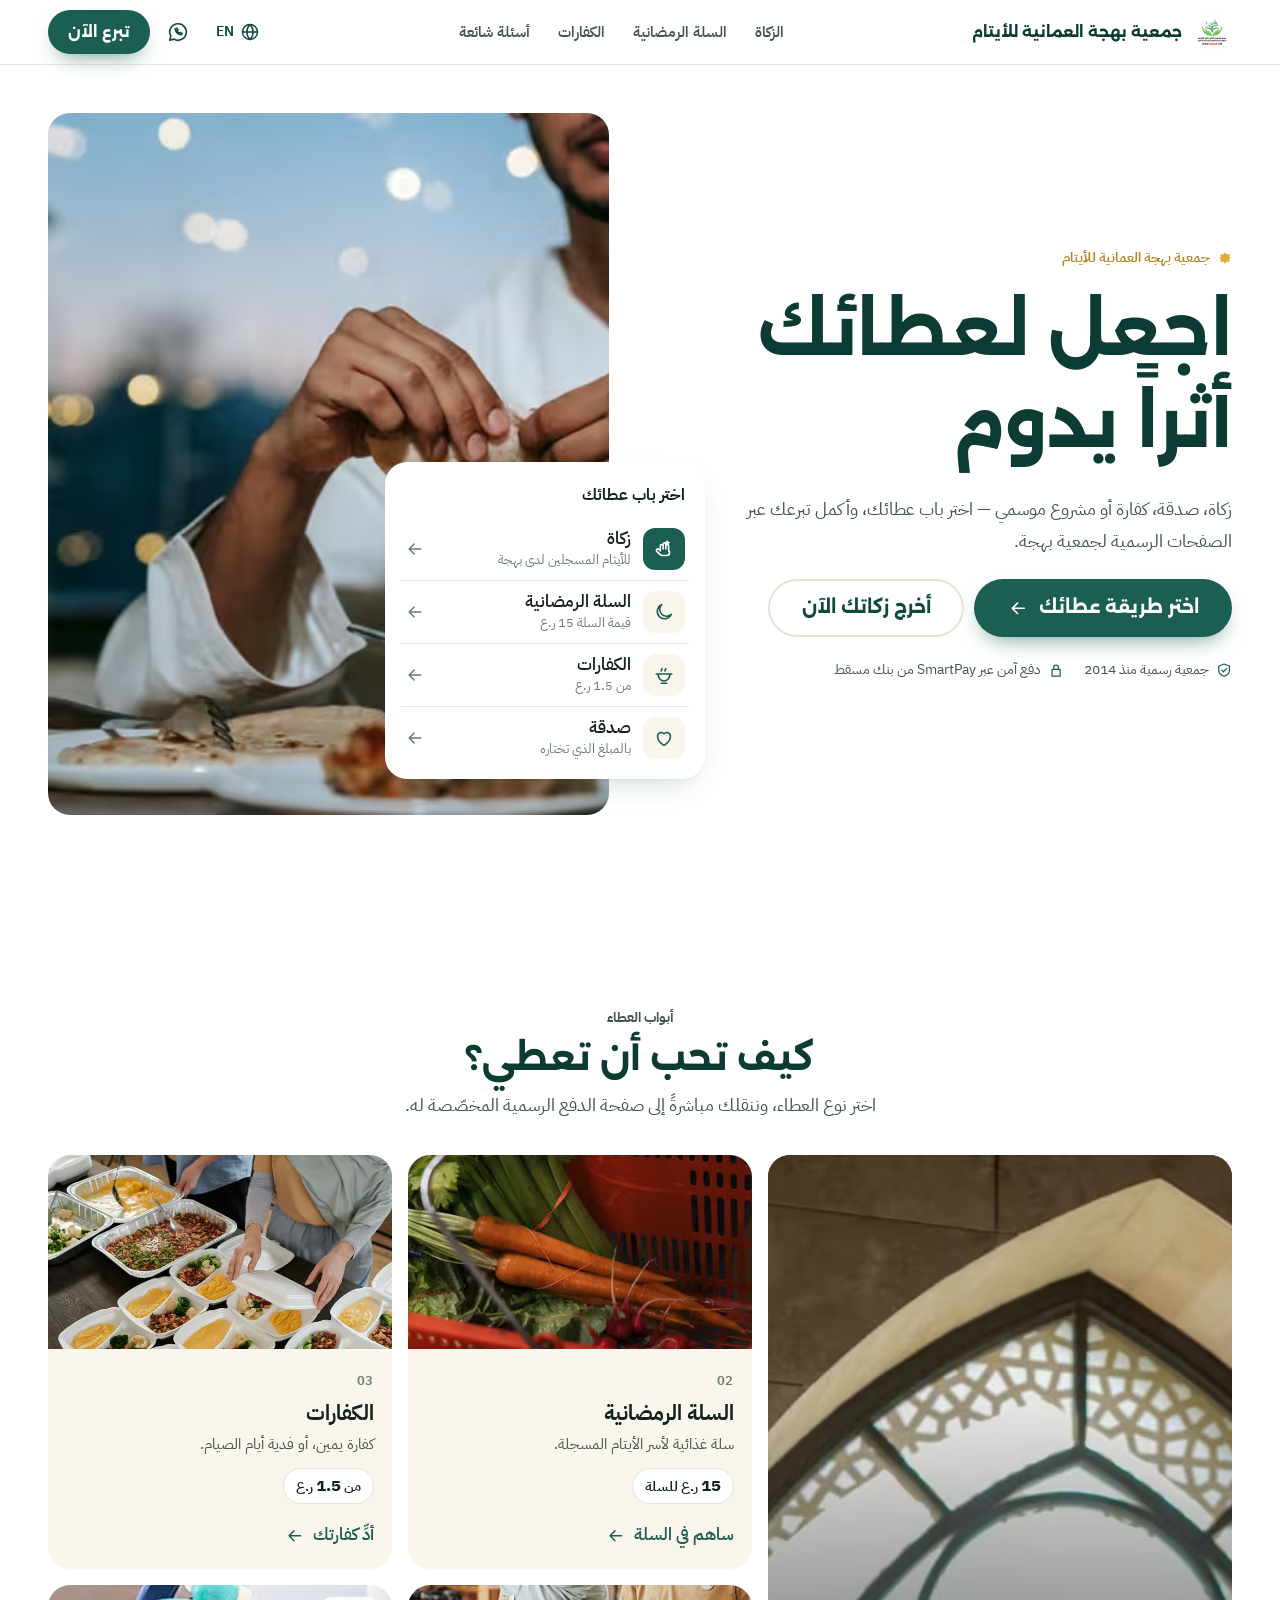
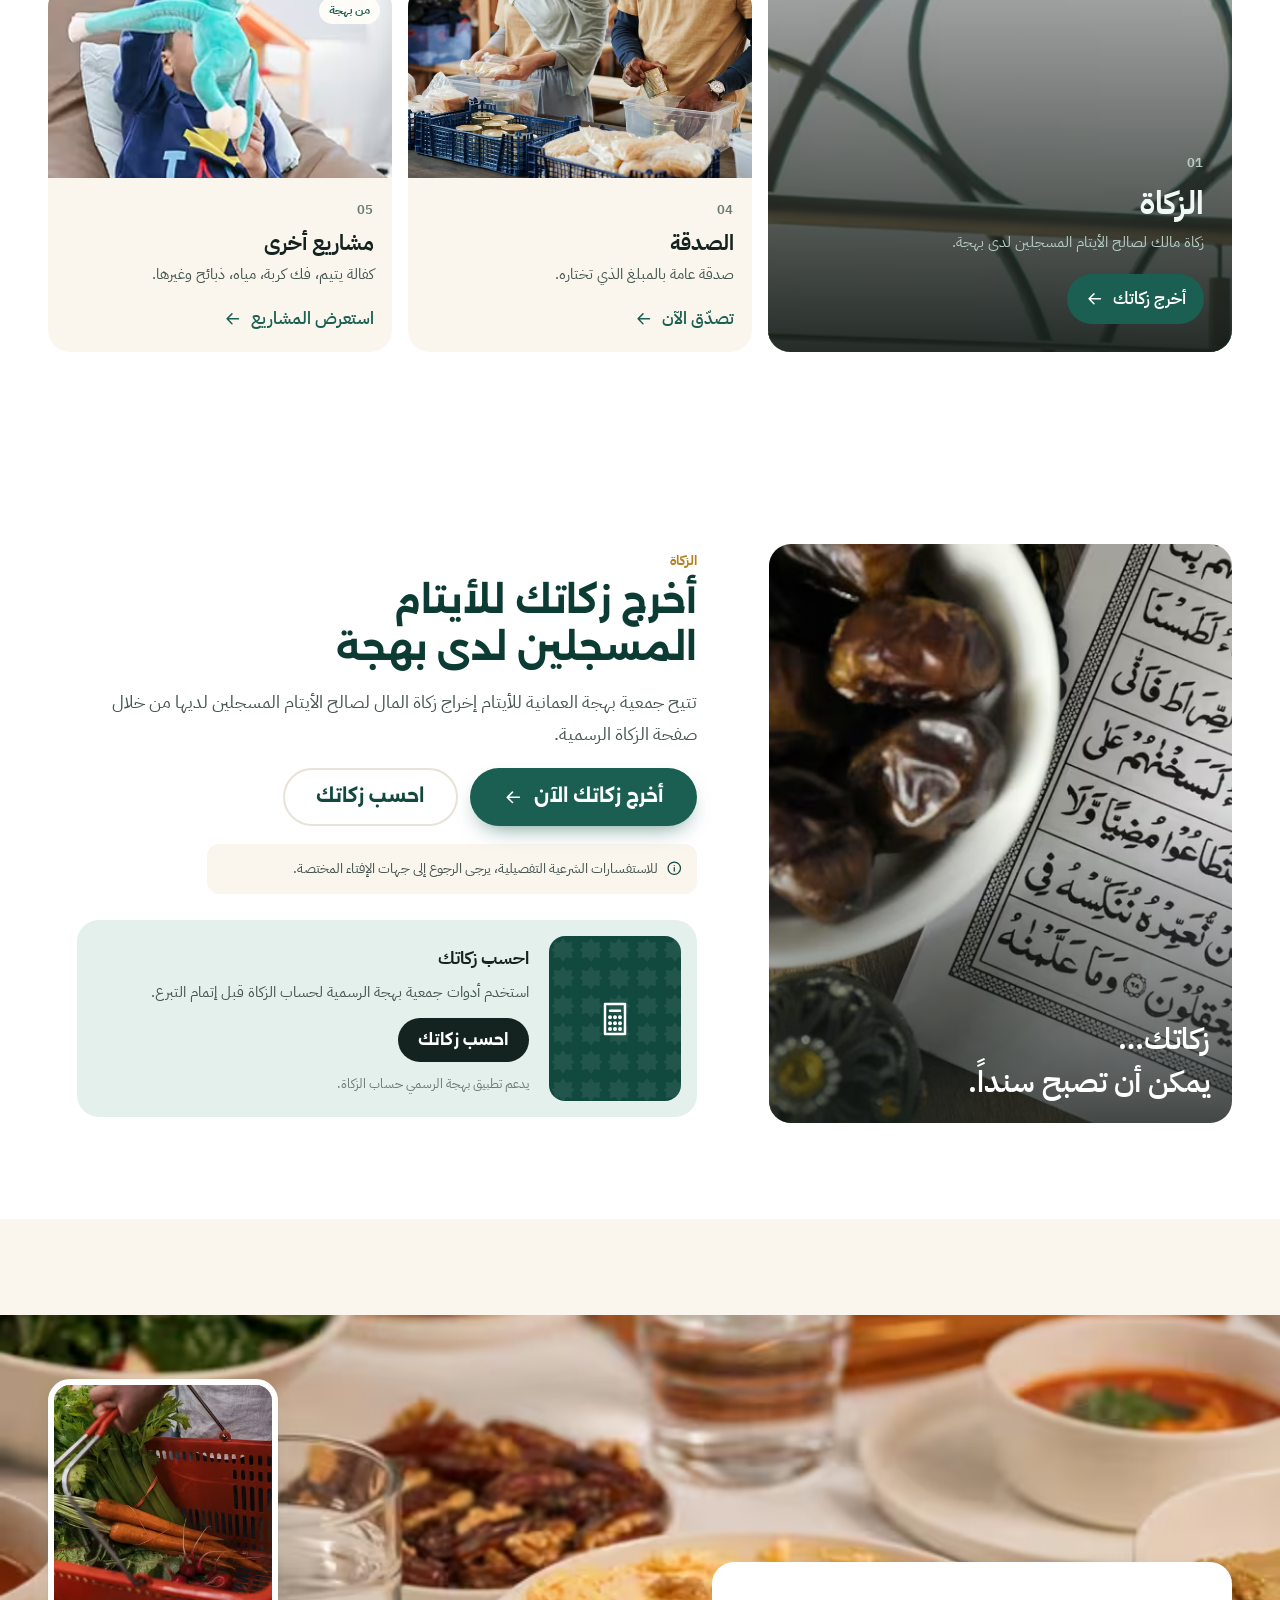
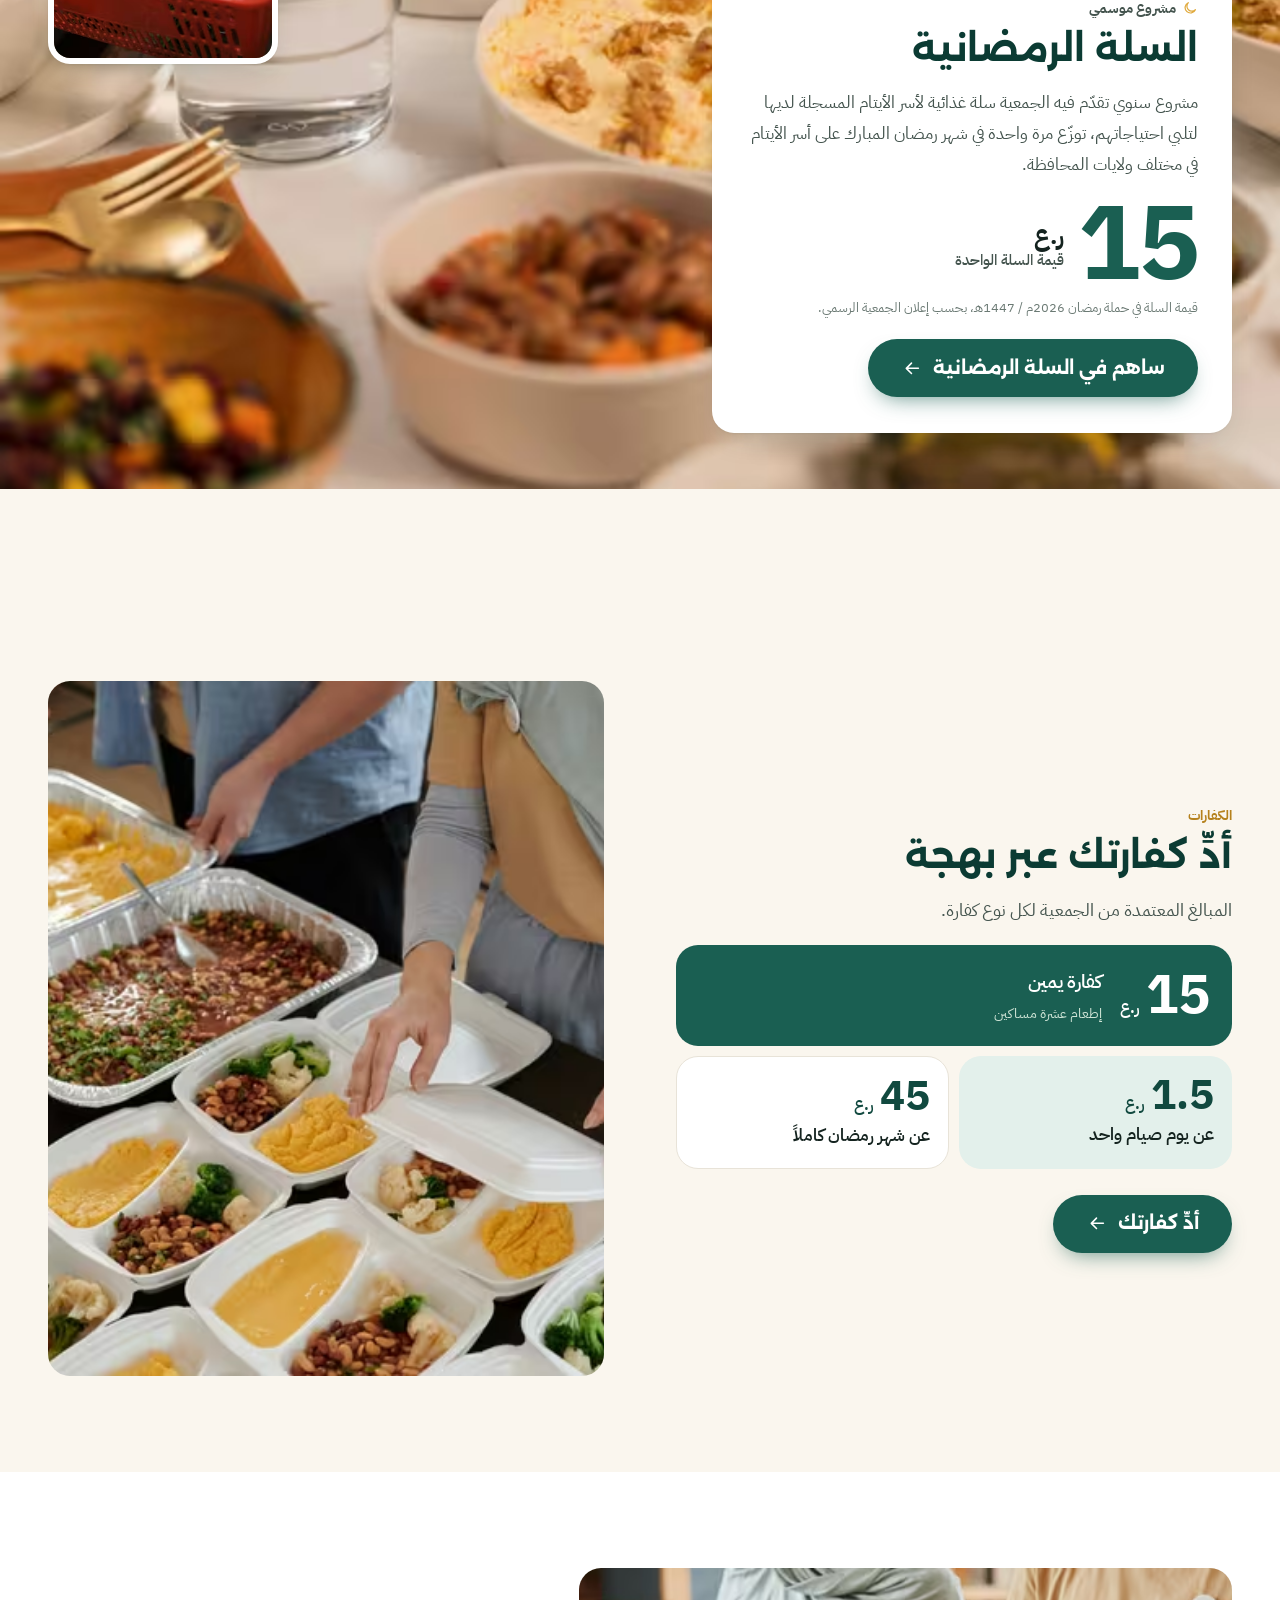
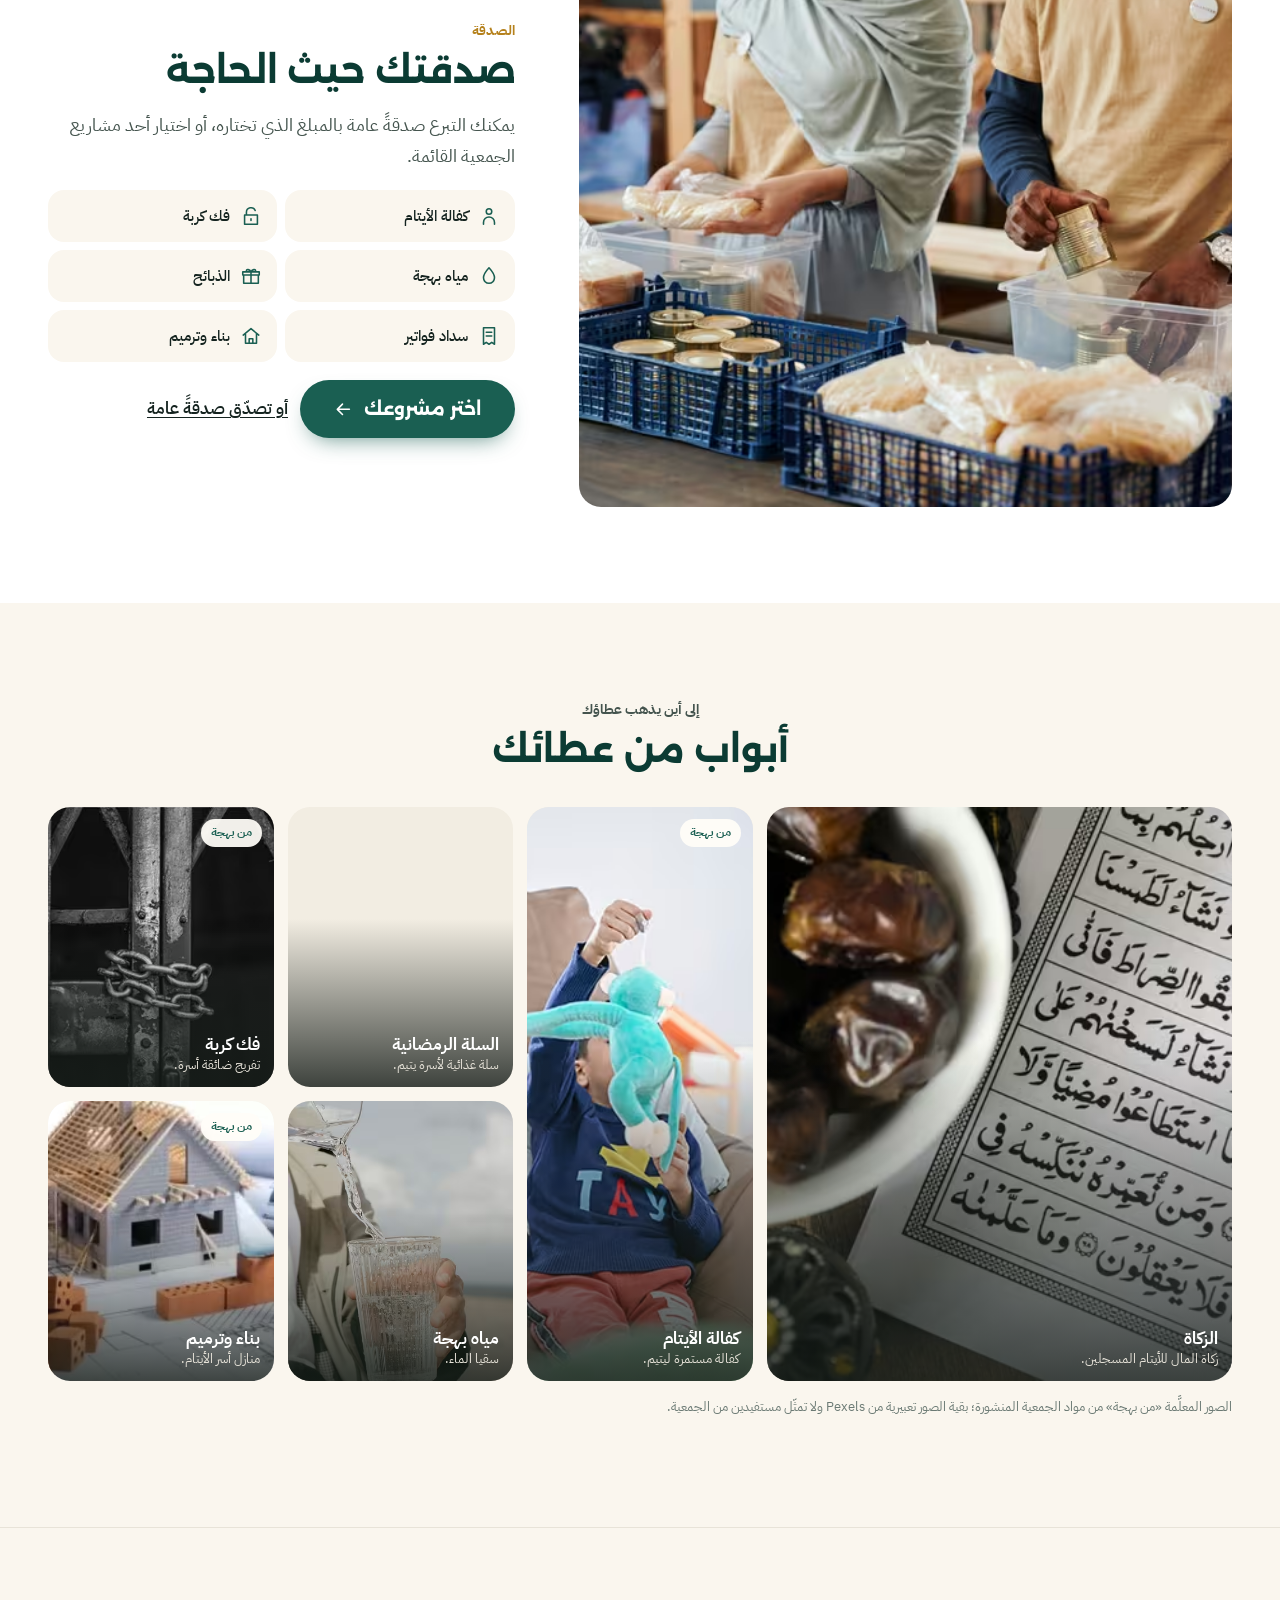
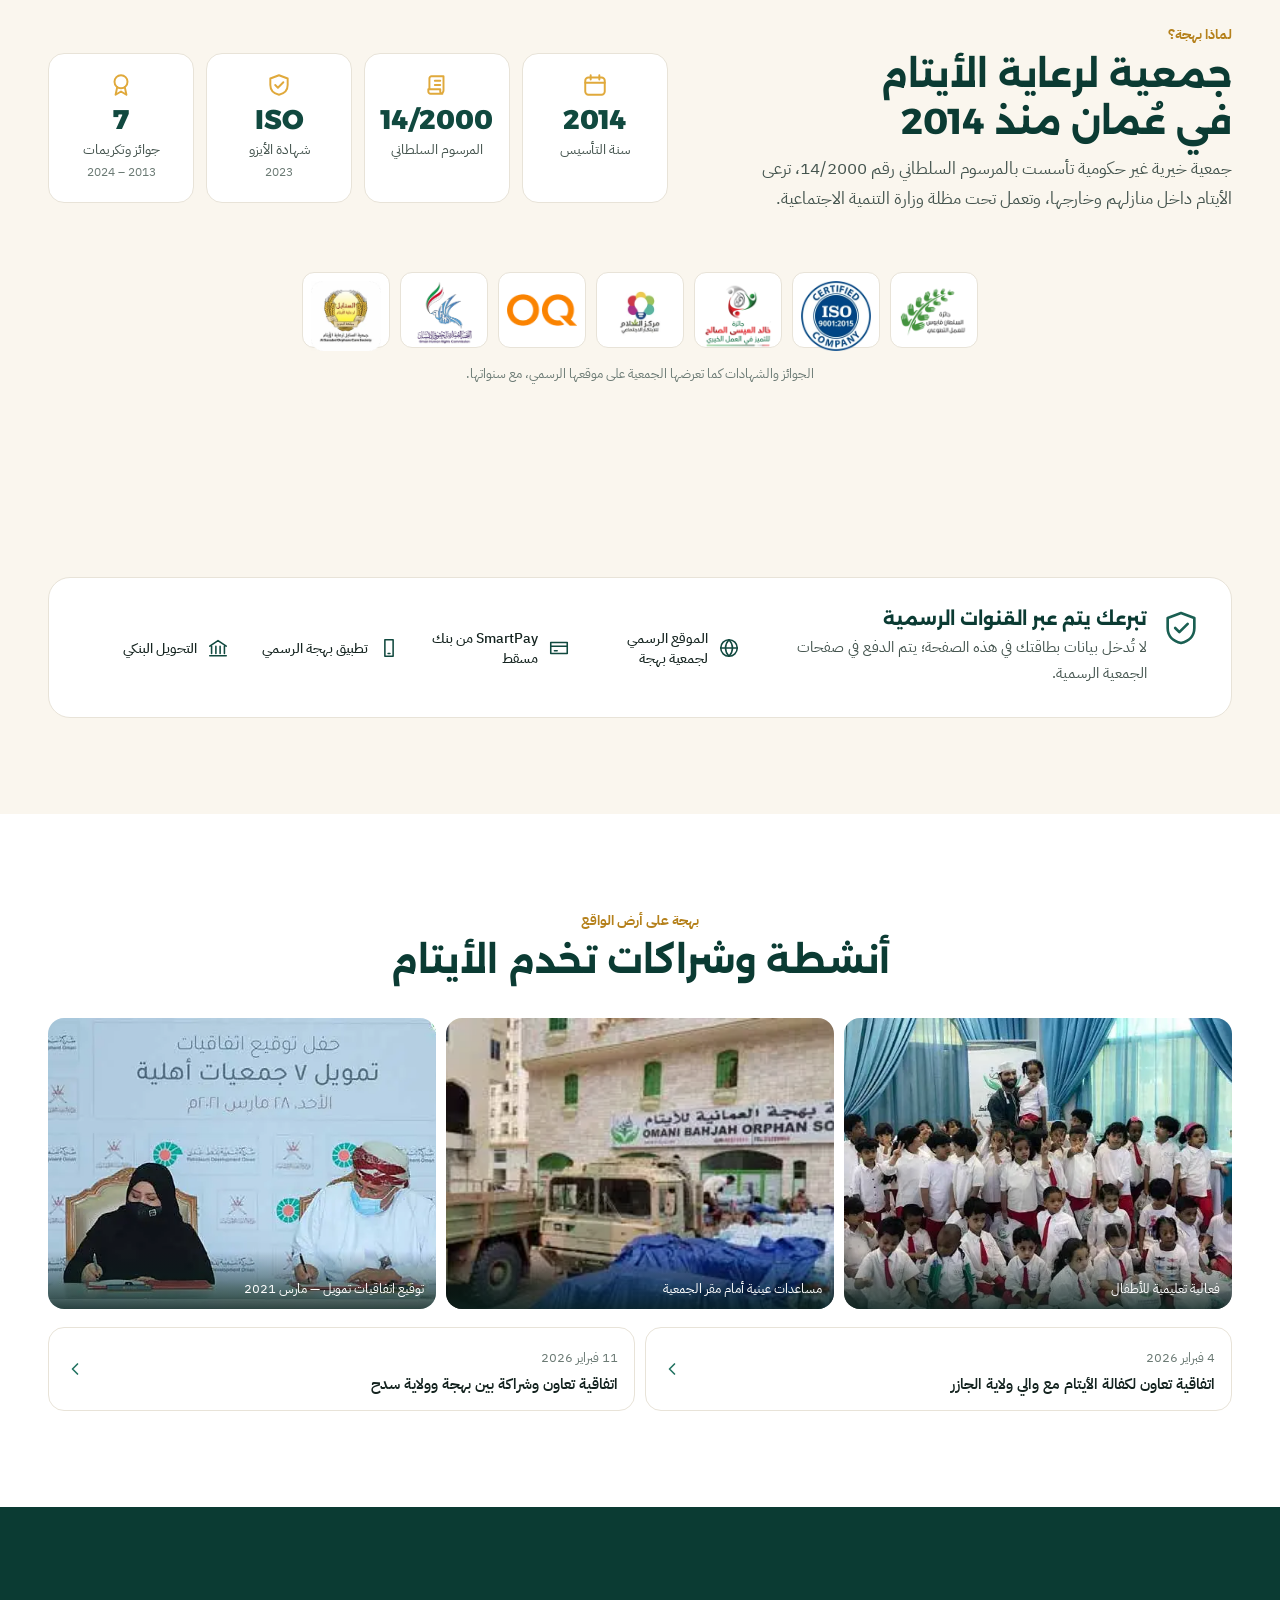
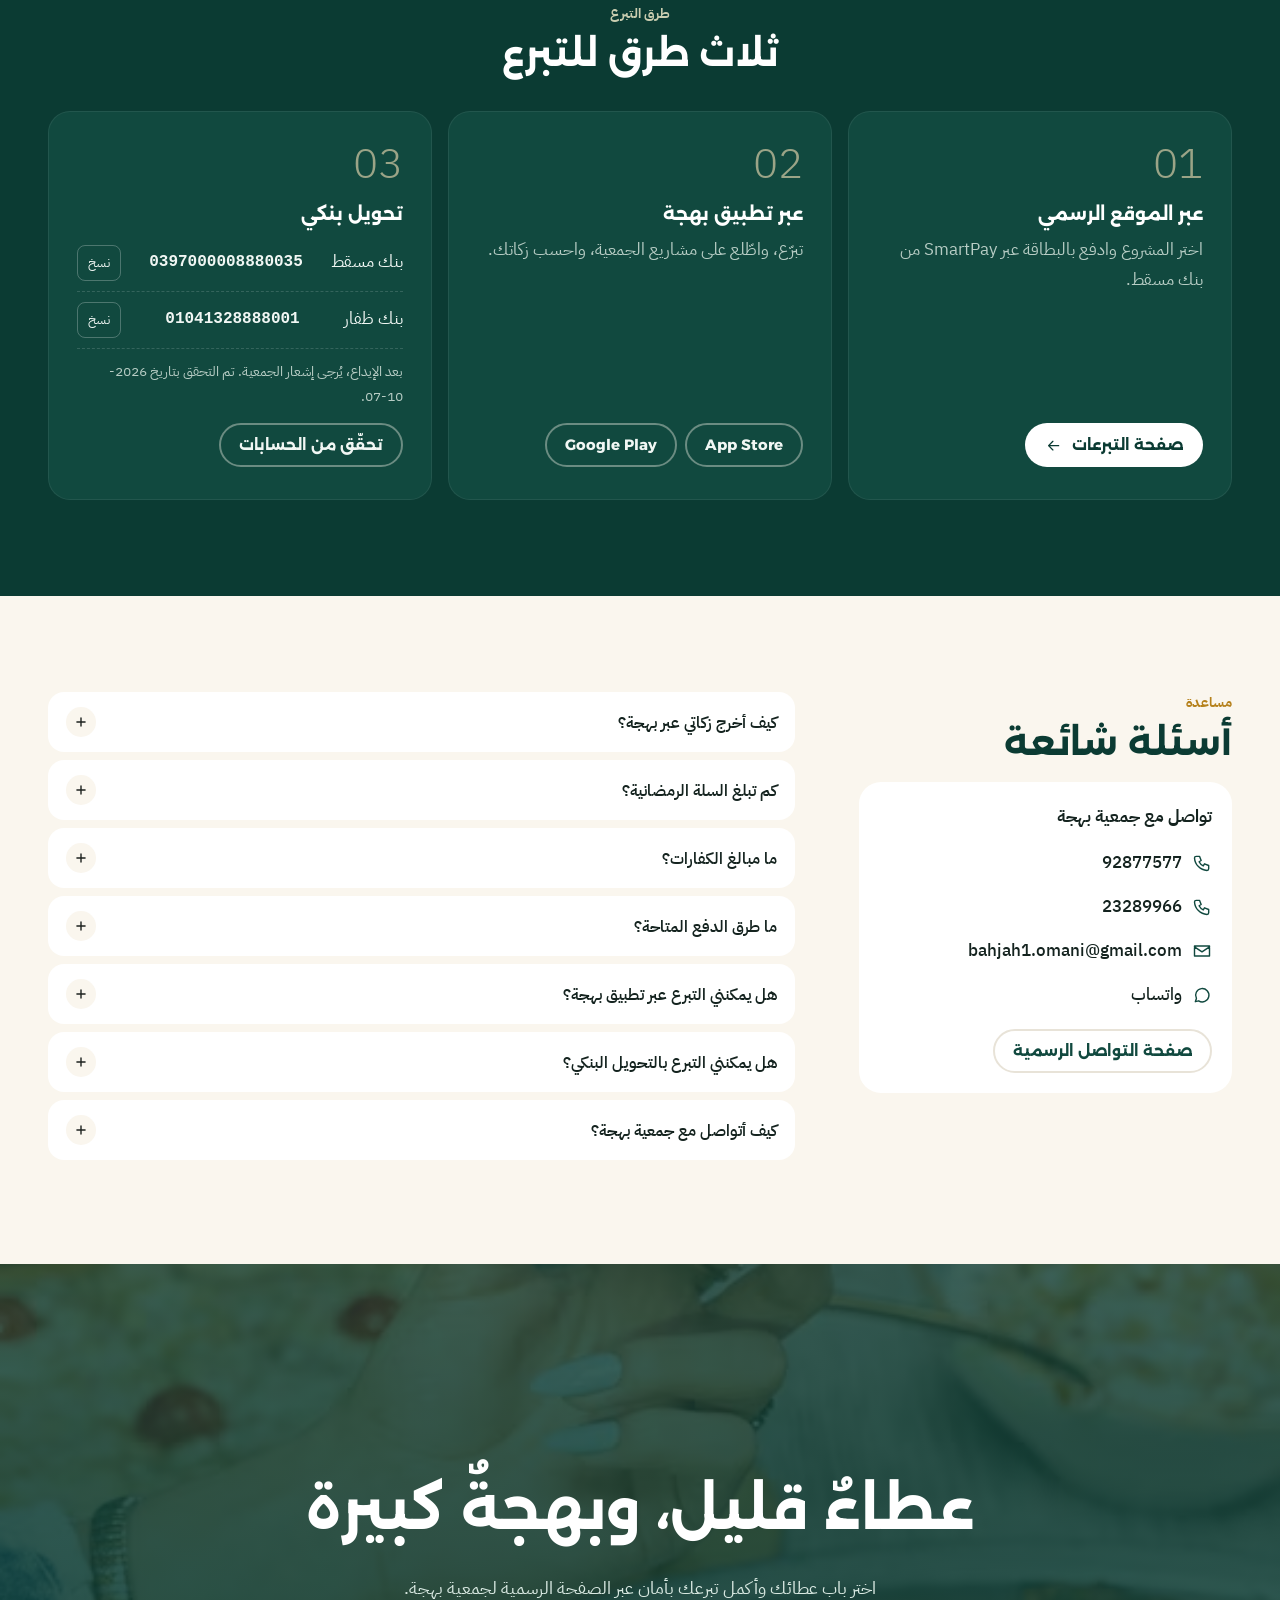
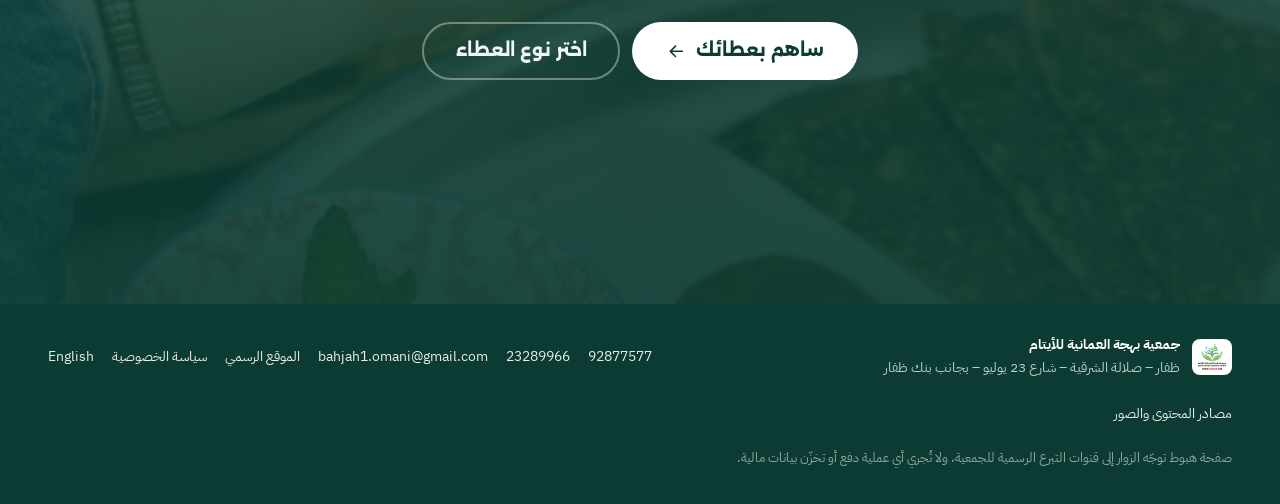
==== index.html @ f3802d36 "Restore header menu on both pages Main: Zakat / Ramadan Basket / Kaffarat / FAQ. Fak Korba: Your imp" ====
<!doctype html>
<!-- GENERATED from src/index.src.html by tools/build_html.py — edit the source, not this file. -->
<html lang="ar" dir="rtl">
<head>
<meta charset="utf-8">
<meta name="viewport" content="width=device-width, initial-scale=1, viewport-fit=cover">
<title>زكاة وصدقة وكفارات | جمعية بهجة العمانية للأيتام</title>
<meta name="description" content="أخرج زكاتك، وساهم في السلة الرمضانية، وأدِّ كفارتك، أو تصدّق لصالح الأيتام المسجلين لدى جمعية بهجة العمانية للأيتام في سلطنة عُمان — عبر قنوات التبرع الرسمية للجمعية.">
<meta name="theme-color" content="#F8F4EC">
<link rel="canonical" href="https://forestgreen-camel-125506.hostingersite.com/">

<meta property="og:type" content="website">
<meta property="og:locale" content="ar_OM">
<meta property="og:site_name" content="جمعية بهجة العمانية للأيتام">
<meta property="og:url" content="https://forestgreen-camel-125506.hostingersite.com/">
<meta property="og:title" content="اجعل لعطائك أثراً يدوم | جمعية بهجة العمانية للأيتام">
<meta property="og:description" content="زكاة، السلة الرمضانية، كفارات، وصدقة للأيتام في عُمان — اختر باب عطائك وأكمل تبرعك عبر الصفحات الرسمية لجمعية بهجة.">
<meta property="og:image" content="https://forestgreen-camel-125506.hostingersite.com/assets/img/opt/og-image.jpg">
<meta property="og:image:width" content="1200">
<meta property="og:image:height" content="630">
<meta property="og:image:alt" content="شعار جمعية بهجة العمانية للأيتام مع صورة من أنشطتها">
<meta name="twitter:card" content="summary_large_image">
<meta name="twitter:site" content="@bahjah1_omani">
<meta name="twitter:title" content="اجعل لعطائك أثراً يدوم | جمعية بهجة">
<meta name="twitter:description" content="زكاة، السلة الرمضانية، كفارات، وصدقة — عبر قنوات التبرع الرسمية لجمعية بهجة العمانية للأيتام.">
<meta name="twitter:image" content="https://forestgreen-camel-125506.hostingersite.com/assets/img/opt/og-image.jpg">

<link rel="icon" href="assets/img/bahjah-logo.jpg">
<link rel="preconnect" href="https://fonts.googleapis.com">
<link rel="preconnect" href="https://fonts.gstatic.com" crossorigin>
<link href="https://fonts.googleapis.com/css2?family=Alexandria:wght@600;700;800&family=IBM+Plex+Sans+Arabic:wght@300;400;500;600;700&display=swap" rel="stylesheet">
<link rel="stylesheet" href="assets/css/styles.css?v=241a7b0e9a">

<script type="application/ld+json">
{
  "@context": "https://schema.org",
  "@type": "NGO",
  "name": "جمعية بهجة العمانية للأيتام",
  "alternateName": "Omani Bahjah Orphan Society",
  "url": "https://bahjah.org.om/wp/",
  "logo": "https://forestgreen-camel-125506.hostingersite.com/assets/img/bahjah-logo.jpg",
  "foundingDate": "2014-02-10",
  "email": "bahjah1.omani@gmail.com",
  "telephone": "+968 23289966",
  "areaServed": { "@type": "AdministrativeArea", "name": "محافظة ظفار، سلطنة عُمان" },
  "sameAs": ["https://x.com/bahjah1_omani", "https://jood.om/ar/Board/CharityProfile/about/8659"]
}
</script>
<script>document.documentElement.classList.add("js");</script>
<script src="assets/js/config.js?v=4c59ab718f"></script>
</head>
<body>
<svg width="0" height="0" style="position:absolute" aria-hidden="true" focusable="false">
  <defs>
    <symbol id="i-star" viewBox="0 0 24 24"><path fill="currentColor" d="M12 2l2.9 4.1L20 5.2l-.9 4.9L22 12l-2.9 1.9.9 4.9-5.1-.9L12 22l-2.9-4.1L4 18.8l.9-4.9L2 12l2.9-1.9L4 5.2l5.1.9z"/></symbol>
    <symbol id="i-arrow" viewBox="0 0 24 24"><path d="M19 12H5M11 6l-6 6 6 6"/></symbol>
    <symbol id="i-hands" viewBox="0 0 24 24"><path d="M4 14.5l3.2 3.1a5 5 0 0 0 3.5 1.4H15a3 3 0 0 0 3-3v-1.5M4 14.5a1.6 1.6 0 0 1 2.3-2.2L8 14M8 14V8.5a1.5 1.5 0 0 1 3 0V12M11 12V7a1.5 1.5 0 0 1 3 0v5M14 12V8.5a1.5 1.5 0 0 1 3 0v6"/><path d="M15.5 3.5l.6 1.2 1.3.2-1 .9.3 1.3-1.2-.6-1.2.6.3-1.3-1-.9 1.3-.2z"/></symbol>
    <symbol id="i-moon" viewBox="0 0 24 24"><path d="M20 14.5A8 8 0 1 1 9.5 4a6.5 6.5 0 0 0 10.5 10.5Z"/></symbol>
    <symbol id="i-bowl" viewBox="0 0 24 24"><path d="M3.5 11h17M5.5 11c0 4 2.9 7.5 6.5 7.5s6.5-3.5 6.5-7.5M9 7.5c0-1 1-1.5 1-2.5M13 7.5c0-1 1-1.5 1-2.5M9 21h6"/></symbol>
    <symbol id="i-heart" viewBox="0 0 24 24"><path d="M12 20s-7-4.4-7-10a4 4 0 0 1 7-2.6A4 4 0 0 1 19 10c0 5.6-7 10-7 10Z"/></symbol>
    <symbol id="i-grid" viewBox="0 0 24 24"><path d="M4 4h7v7H4zM13 4h7v7h-7zM4 13h7v7H4zM13 13h7v7h-7z"/></symbol>
    <symbol id="i-child" viewBox="0 0 24 24"><circle cx="12" cy="7" r="3"/><path d="M6 21v-2a6 6 0 0 1 12 0v2"/></symbol>
    <symbol id="i-unlock" viewBox="0 0 24 24"><path d="M7 11V8a5 5 0 0 1 9.6-2M5 11h14v10H5zM12 15v2"/></symbol>
    <symbol id="i-drop" viewBox="0 0 24 24"><path d="M12 3s6 6.5 6 11a6 6 0 0 1-12 0c0-4.5 6-11 6-11Z"/></symbol>
    <symbol id="i-gift" viewBox="0 0 24 24"><path d="M4 11h16v9H4zM3 7.5h18V11H3zM12 7.5V20M12 7.5c-1.5-3-5-3.2-5-1.2 0 1.5 3 1.2 5 1.2 2 0 5 .3 5-1.2 0-2-3.5-1.8-5 1.2"/></symbol>
    <symbol id="i-receipt" viewBox="0 0 24 24"><path d="M6 3h12v18l-3-2-3 2-3-2-3 2zM9 8h6M9 12h6"/></symbol>
    <symbol id="i-home" viewBox="0 0 24 24"><path d="M3.5 11 12 4l8.5 7M6 10v10h12V10M10 20v-5h4v5"/></symbol>
    <symbol id="i-shield" viewBox="0 0 24 24"><path d="M12 3l8 3v6c0 5-3.5 8-8 9-4.5-1-8-4-8-9V6z"/><path d="M8.5 12l2.5 2.5L16 9.5"/></symbol>
    <symbol id="i-globe" viewBox="0 0 24 24"><circle cx="12" cy="12" r="9"/><path d="M3 12h18M12 3c2.5 2.6 3.8 5.6 3.8 9s-1.3 6.4-3.8 9c-2.5-2.6-3.8-5.6-3.8-9S9.5 5.6 12 3Z"/></symbol>
    <symbol id="i-card" viewBox="0 0 24 24"><path d="M3 6h18v12H3zM3 10h18M7 15h3"/></symbol>
    <symbol id="i-app" viewBox="0 0 24 24"><path d="M7.5 3h9v18h-9zM11 18h2"/></symbol>
    <symbol id="i-bank" viewBox="0 0 24 24"><path d="M3 10l9-6 9 6M5 10v8M9.7 10v8M14.3 10v8M19 10v8M3 20.5h18"/></symbol>
    <symbol id="i-calc" viewBox="0 0 24 24"><path d="M6 3h12v18H6zM9 7h6"/><path d="M9 11h.01M12 11h.01M15 11h.01M9 14.5h.01M12 14.5h.01M15 14.5h.01M9 18h.01M12 18h.01M15 18h.01" stroke-width="2.4"/></symbol>
    <symbol id="i-info" viewBox="0 0 24 24"><circle cx="12" cy="12" r="9"/><path d="M12 11v5M12 8h.01"/></symbol>
    <symbol id="i-phone" viewBox="0 0 24 24"><path d="M5 4h4l2 5-2.5 1.5a11 11 0 0 0 5 5L15 13l5 2v4a2 2 0 0 1-2 2A16 16 0 0 1 3 6a2 2 0 0 1 2-2"/></symbol>
    <symbol id="i-mail" viewBox="0 0 24 24"><path d="M3 6h18v12H3zM3 7l9 6 9-6"/></symbol>
    <symbol id="i-chat" viewBox="0 0 24 24"><path d="M4 20l1.3-3.9A8 8 0 1 1 8 19z"/></symbol>
    <symbol id="i-lock" viewBox="0 0 24 24"><path d="M6 11h12v10H6zM8.5 11V8a3.5 3.5 0 0 1 7 0v3"/></symbol>
    <symbol id="i-copy" viewBox="0 0 24 24"><path d="M9 9h11v11H9zM5 15V4h11"/></symbol>
    <symbol id="i-award" viewBox="0 0 24 24"><circle cx="12" cy="9" r="6"/><path d="M8.5 14l-1.5 7 5-3 5 3-1.5-7"/></symbol>
    <symbol id="i-calendar" viewBox="0 0 24 24"><rect x="3" y="5" width="18" height="16" rx="3"/><path d="M3 10h18M8 3v4M16 3v4"/></symbol>
    <symbol id="i-scroll" viewBox="0 0 24 24"><path d="M7 4h11v13a3 3 0 0 1-3 3H6a2 2 0 0 1-2-2v-2h11v2a2 2 0 0 0 2 2M7 4a2 2 0 0 0-2 2v10M10 8h5M10 12h5"/></symbol>
    <symbol id="i-chev" viewBox="0 0 24 24"><path d="M15 6l-6 6 6 6"/></symbol>
    <symbol id="i-whatsapp" viewBox="0 0 24 24"><path d="M12 3a9 9 0 0 0-7.8 13.5L3 21l4.6-1.2A9 9 0 1 0 12 3z"/><path d="M9 8.5c0 3.5 3 6.5 6.5 6.5l1-1.5-2-1-1 1c-1-.5-2-1.5-2.5-2.5l1-1-1-2-2 1z"/></symbol>
  </defs>
</svg>

<a class="skip" href="#main" data-i18n="skip">تخطَّ إلى المحتوى</a>

<header class="site-header" id="top">
  <div class="wrap header-inner">
    <a class="brand" href="#top" data-cta="header_logo">
      <img src="assets/img/bahjah-logo.jpg" width="40" height="36" alt="شعار جمعية بهجة العمانية للأيتام" data-alt-en="Omani Bahjah Orphan Society logo">
      <span class="brand-name" data-i18n="brand.full">جمعية بهجة العمانية للأيتام</span>
    </a>
    <nav class="header-nav" aria-label="أقسام الصفحة" data-i18n-aria="nav.aria">
      <a href="#zakat" data-i18n="nav.zakat">الزكاة</a>
      <a href="#ramadan" data-i18n="nav.ramadan">السلة الرمضانية</a>
      <a href="#kaffarat" data-i18n="nav.kaffarat">الكفارات</a>
      <a href="#faq" data-i18n="nav.faq">أسئلة شائعة</a>
    </nav>
    <div class="header-actions">
      <button type="button" class="lang-btn" id="lang-btn" aria-label="Switch to English"><svg aria-hidden="true"><use href="#i-globe"/></svg><span class="lang-label" lang="en">EN</span></button>
      <a class="icon-btn" href="https://wa.me/96892877577" data-cta="header_whatsapp" aria-label="تواصل عبر واتساب" data-i18n-aria="wa.aria" rel="noopener"><svg aria-hidden="true"><use href="#i-whatsapp"/></svg></a>
      <a class="btn btn-primary btn-sm header-cta" href="#choose" data-cta="header_cta"><span data-i18n="header.cta">تبرع الآن</span></a>
    </div>
  </div>
</header>

<main id="main">

  <!-- ============ 1. HERO ============ -->
  <section class="hero" aria-labelledby="hero-title">
    <div class="wrap hero-grid">
      <div class="hero-copy">
        <p class="eyebrow"><svg class="star" aria-hidden="true"><use href="#i-star"/></svg><span data-campaign-text="eyebrow">جمعية بهجة العمانية للأيتام</span></p>
        <h1 id="hero-title" data-campaign-text="headline">اجعل لعطائك أثراً يدوم</h1>
        <p class="hero-sub" data-campaign-text="sub">زكاة، صدقة، كفارة أو مشروع موسمي — اختر باب عطائك، وأكمل تبرعك عبر الصفحات الرسمية لجمعية بهجة.</p>
        <div class="hero-actions">
          <a id="hero-cta" class="btn btn-primary btn-lg" href="#choose" data-cta="hero_primary" data-campaign-cta="primary">اختر طريقة عطائك<svg class="ico arr" aria-hidden="true"><use href="#i-arrow"/></svg></a>
          <a class="btn btn-ghost btn-lg" href="https://bahjah.org.om/wp/product/الزكاة/" data-route="zakat" data-category="zakat" data-cta="hero_secondary" data-campaign-cta="secondary">أخرج زكاتك الآن</a>
        </div>
        <ul class="hero-proof" aria-label="لماذا بهجة" data-i18n-aria="hero.proof.aria">
          <li><svg class="ico" aria-hidden="true"><use href="#i-shield"/></svg><span data-i18n="hero.proof.1">جمعية رسمية منذ 2014</span></li>
          <li><svg class="ico" aria-hidden="true"><use href="#i-lock"/></svg><span data-i18n="hero.proof.2">دفع آمن عبر SmartPay من بنك مسقط</span></li>
        </ul>
      </div>

      <div class="hero-visual">
        <figure class="hero-figure" data-hero="iftar">
          <!-- image source: https://www.pexels.com/photo/man-having-dinner-7129737/ -->
          <picture>
            <source media="(min-width: 900px)" type="image/avif" srcset="assets/img/opt/hero-tall-560.avif 560w, assets/img/opt/hero-tall-840.avif 840w, assets/img/opt/hero-tall-1066.avif 1066w" sizes="(min-width: 1280px) 620px, 48vw">
            <source media="(min-width: 900px)" type="image/webp" srcset="assets/img/opt/hero-tall-560.webp 560w, assets/img/opt/hero-tall-840.webp 840w, assets/img/opt/hero-tall-1066.webp 1066w" sizes="(min-width: 1280px) 620px, 48vw">
            <source type="image/avif" srcset="assets/img/opt/hero-wide-640.avif 640w, assets/img/opt/hero-wide-960.avif 960w, assets/img/opt/hero-wide-1400.avif 1400w" sizes="100vw">
            <source type="image/webp" srcset="assets/img/opt/hero-wide-640.webp 640w, assets/img/opt/hero-wide-960.webp 960w, assets/img/opt/hero-wide-1400.webp 1400w" sizes="100vw">
            <img src="assets/img/opt/hero-wide-960.jpg" width="960" height="640" alt="يدان تقسمان الخبز على مائدة إفطار عند الغروب" data-alt-en="Hands tearing bread at an iftar table at sunset" class="hero-img" loading="eager" fetchpriority="high" decoding="async" data-source="https://www.pexels.com/photo/man-having-dinner-7129737/">
          </picture>
        </figure>
        <figure class="hero-figure" data-hero="eid" hidden>
          <!-- image source: https://www.pexels.com/photo/bowl-of-dates-on-table-7249766/ -->
          <picture>
            <source media="(min-width: 900px)" type="image/avif" srcset="assets/img/opt/eid-tall-560.avif 560w, assets/img/opt/eid-tall-840.avif 840w, assets/img/opt/eid-tall-1066.avif 1066w" sizes="(min-width: 1280px) 620px, 48vw">
            <source media="(min-width: 900px)" type="image/webp" srcset="assets/img/opt/eid-tall-560.webp 560w, assets/img/opt/eid-tall-840.webp 840w, assets/img/opt/eid-tall-1066.webp 1066w" sizes="(min-width: 1280px) 620px, 48vw">
            <source type="image/avif" srcset="assets/img/opt/eid-wide-640.avif 640w, assets/img/opt/eid-wide-960.avif 960w, assets/img/opt/eid-wide-1333.avif 1333w" sizes="100vw">
            <source type="image/webp" srcset="assets/img/opt/eid-wide-640.webp 640w, assets/img/opt/eid-wide-960.webp 960w, assets/img/opt/eid-wide-1333.webp 1333w" sizes="100vw">
            <img src="assets/img/opt/eid-wide-960.jpg" width="960" height="640" alt="حلوى العيد في وعاء خزفي على مائدة احتفالية" data-alt-en="Eid sweets in a ceramic bowl on a festive table" class="hero-img" loading="lazy" decoding="async" data-source="https://www.pexels.com/photo/bowl-of-dates-on-table-7249766/">
          </picture>
        </figure>

        <div class="float-card" role="group" aria-labelledby="float-title">
          <p class="float-title" id="float-title" data-i18n="float.title">اختر باب عطائك</p>
          <ul class="float-list" role="list">
            <li><a href="https://bahjah.org.om/wp/product/الزكاة/" data-route="zakat" data-category="zakat" data-cta="hero_card">
              <span class="fi fi-green"><svg aria-hidden="true"><use href="#i-hands"/></svg></span>
              <span class="fl-body"><strong data-i18n="float.zakat">زكاة</strong><small data-i18n="float.zakat.sub">للأيتام المسجلين لدى بهجة</small></span>
              <svg class="fl-go arr" aria-hidden="true"><use href="#i-arrow"/></svg></a></li>
            <li><a href="https://bahjah.org.om/wp/التبرعات/" data-route="ramadan" data-category="ramadan_basket" data-cta="hero_card">
              <span class="fi"><svg aria-hidden="true"><use href="#i-moon"/></svg></span>
              <span class="fl-body"><strong data-i18n="nav.ramadan">السلة الرمضانية</strong><small data-i18n="float.ramadan.sub">قيمة السلة 15 ر.ع</small></span>
              <svg class="fl-go arr" aria-hidden="true"><use href="#i-arrow"/></svg></a></li>
            <li><a href="https://bahjah.org.om/wp/product/كفارات/" data-route="kaffarat" data-category="kaffarat" data-cta="hero_card">
              <span class="fi"><svg aria-hidden="true"><use href="#i-bowl"/></svg></span>
              <span class="fl-body"><strong data-i18n="nav.kaffarat">الكفارات</strong><small data-i18n="float.kaffarat.sub">من 1.5 ر.ع</small></span>
              <svg class="fl-go arr" aria-hidden="true"><use href="#i-arrow"/></svg></a></li>
            <li><a href="https://bahjah.org.om/wp/التبرعات/" data-route="sadaqah" data-category="sadaqah" data-cta="hero_card">
              <span class="fi"><svg aria-hidden="true"><use href="#i-heart"/></svg></span>
              <span class="fl-body"><strong data-i18n="float.sadaqah">صدقة</strong><small data-i18n="float.sadaqah.sub">بالمبلغ الذي تختاره</small></span>
              <svg class="fl-go arr" aria-hidden="true"><use href="#i-arrow"/></svg></a></li>
          </ul>
        </div>
      </div>
    </div>
  </section>

  <!-- ============ 2. CHOOSE YOUR GIVING ============ -->
  <section id="choose" class="section choose" aria-labelledby="choose-title">
    <div class="wrap">
      <div class="section-head reveal">
        <p class="kicker"><svg class="star" aria-hidden="true"><use href="#i-star"/></svg><span data-i18n="choose.kicker">أبواب العطاء</span></p>
        <h2 id="choose-title" data-i18n="choose.title">كيف تحب أن تعطي؟</h2>
        <p class="lede" data-i18n="choose.lede">اختر نوع العطاء، وننقلك مباشرةً إلى صفحة الدفع الرسمية المخصّصة له.</p>
      </div>
    </div>
    <div class="picker-scroll">
      <ul class="picker wrap" role="list">
        <li class="pick" data-give="zakat">
          <a href="https://bahjah.org.om/wp/product/الزكاة/" data-route="zakat" data-category="zakat" data-cta="chooser">
            <span class="pick-media"><!-- image source: https://www.pexels.com/photo/girl-reading-quran-inside-a-mosque-8164713/ -->
            <picture>
              <source type="image/avif" srcset="assets/img/opt/arch-480.avif 480w, assets/img/opt/arch-800.avif 800w" sizes="(min-width: 900px) 520px, 84vw">
              <source type="image/webp" srcset="assets/img/opt/arch-480.webp 480w, assets/img/opt/arch-800.webp 800w" sizes="(min-width: 900px) 520px, 84vw">
              <img src="assets/img/opt/arch-800.jpg" width="800" height="634" alt="نافذة مقوّسة بزخارف هندسية في مسجد يدخلها ضوء هادئ" data-alt-en="An arched mosque window with geometric lattice and soft light" loading="lazy" decoding="async" data-source="https://www.pexels.com/photo/girl-reading-quran-inside-a-mosque-8164713/">
            </picture></span>
            <span class="pick-body">
              <span class="pick-no" aria-hidden="true"></span>
              <strong class="pick-title" data-i18n="nav.zakat">الزكاة</strong>
              <span class="pick-text" data-i18n="pick.zakat.text">زكاة مالك لصالح الأيتام المسجلين لدى بهجة.</span>
              <span class="pick-cta"><span data-i18n="pick.zakat.cta">أخرج زكاتك</span><svg class="ico arr" aria-hidden="true"><use href="#i-arrow"/></svg></span>
            </span>
          </a>
        </li>
        <li class="pick" data-give="ramadan">
          <a href="https://bahjah.org.om/wp/التبرعات/" data-route="ramadan" data-category="ramadan_basket" data-cta="chooser">
            <span class="pick-media"><!-- image source: https://www.pexels.com/photo/close-up-shot-of-a-person-holding-a-grocery-basket-with-vegetables-8805171/ -->
            <picture>
              <source type="image/avif" srcset="assets/img/opt/groceries-tall-400.avif 400w, assets/img/opt/groceries-tall-640.avif 640w" sizes="(min-width: 900px) 360px, 72vw">
              <source type="image/webp" srcset="assets/img/opt/groceries-tall-400.webp 400w, assets/img/opt/groceries-tall-640.webp 640w" sizes="(min-width: 900px) 360px, 72vw">
              <img src="assets/img/opt/groceries-tall-640.jpg" width="640" height="800" alt="سلة تسوّق فيها خضروات طازجة" data-alt-en="A shopping basket with fresh vegetables" loading="lazy" decoding="async" data-source="https://www.pexels.com/photo/close-up-shot-of-a-person-holding-a-grocery-basket-with-vegetables-8805171/">
            </picture></span>
            <span class="pick-body">
              <span class="pick-no" aria-hidden="true"></span>
              <strong class="pick-title" data-i18n="nav.ramadan">السلة الرمضانية</strong>
              <span class="pick-text" data-i18n="pick.ramadan.text">سلة غذائية لأسر الأيتام المسجلة.</span>
              <span class="pick-amt" data-i18n="pick.ramadan.amt"><b>15</b> ر.ع للسلة</span>
              <span class="pick-cta"><span data-i18n="pick.ramadan.cta">ساهم في السلة</span><svg class="ico arr" aria-hidden="true"><use href="#i-arrow"/></svg></span>
            </span>
          </a>
        </li>
        <li class="pick" data-give="kaffarat">
          <a href="https://bahjah.org.om/wp/product/كفارات/" data-route="kaffarat" data-category="kaffarat" data-cta="chooser">
            <span class="pick-media"><!-- image source: https://www.pexels.com/photo/people-packing-food-6995260/ -->
            <picture>
              <source type="image/avif" srcset="assets/img/opt/kaffarat-wide-640.avif 640w, assets/img/opt/kaffarat-wide-1000.avif 1000w, assets/img/opt/kaffarat-wide-1400.avif 1400w" sizes="(min-width: 900px) 520px, 72vw">
              <source type="image/webp" srcset="assets/img/opt/kaffarat-wide-640.webp 640w, assets/img/opt/kaffarat-wide-1000.webp 1000w, assets/img/opt/kaffarat-wide-1400.webp 1400w" sizes="(min-width: 900px) 520px, 72vw">
              <img src="assets/img/opt/kaffarat-wide-1000.jpg" width="1000" height="666" alt="وجبات تُعبّأ لتوزيعها على المحتاجين" data-alt-en="Meals being packed for people in need" loading="lazy" decoding="async" data-source="https://www.pexels.com/photo/people-packing-food-6995260/">
            </picture></span>
            <span class="pick-body">
              <span class="pick-no" aria-hidden="true"></span>
              <strong class="pick-title" data-i18n="nav.kaffarat">الكفارات</strong>
              <span class="pick-text" data-i18n="pick.kaffarat.text">كفارة يمين، أو فدية أيام الصيام.</span>
              <span class="pick-amt" data-i18n="pick.kaffarat.amt">من <b>1.5</b> ر.ع</span>
              <span class="pick-cta"><span data-i18n="pick.kaffarat.cta">أدِّ كفارتك</span><svg class="ico arr" aria-hidden="true"><use href="#i-arrow"/></svg></span>
            </span>
          </a>
        </li>
        <li class="pick" data-give="sadaqah">
          <a href="https://bahjah.org.om/wp/التبرعات/" data-route="sadaqah" data-category="sadaqah" data-cta="chooser">
            <span class="pick-media"><!-- image source: https://www.pexels.com/photo/food-people-grocery-donation-6995201/ -->
            <picture>
              <source type="image/avif" srcset="assets/img/opt/sadaqah-wide-640.avif 640w, assets/img/opt/sadaqah-wide-1000.avif 1000w, assets/img/opt/sadaqah-wide-1400.avif 1400w" sizes="(min-width: 900px) 520px, 72vw">
              <source type="image/webp" srcset="assets/img/opt/sadaqah-wide-640.webp 640w, assets/img/opt/sadaqah-wide-1000.webp 1000w, assets/img/opt/sadaqah-wide-1400.webp 1400w" sizes="(min-width: 900px) 520px, 72vw">
              <img src="assets/img/opt/sadaqah-wide-1000.jpg" width="1000" height="666" alt="متطوعون يجهّزون سلال طعام" data-alt-en="Volunteers preparing food baskets" loading="lazy" decoding="async" data-source="https://www.pexels.com/photo/food-people-grocery-donation-6995201/">
            </picture></span>
            <span class="pick-body">
              <span class="pick-no" aria-hidden="true"></span>
              <strong class="pick-title" data-i18n="pick.sadaqah.title">الصدقة</strong>
              <span class="pick-text" data-i18n="pick.sadaqah.text">صدقة عامة بالمبلغ الذي تختاره.</span>
              <span class="pick-cta"><span data-i18n="pick.sadaqah.cta">تصدّق الآن</span><svg class="ico arr" aria-hidden="true"><use href="#i-arrow"/></svg></span>
            </span>
          </a>
        </li>
        <li class="pick" data-give="other">
          <a href="#sadaqah" data-category="other_projects" data-cta="chooser">
            <span class="pick-media"><!-- image source: https://jood.om/en/Files/Image/b07a6944-51b6-495f-9f72-b18e0000b18e -->
            <picture>
              <source type="image/avif" srcset="assets/img/opt/bahjah-sponsorship-300.avif 300w" sizes="(min-width: 900px) 300px, 72vw">
              <source type="image/webp" srcset="assets/img/opt/bahjah-sponsorship-300.webp 300w" sizes="(min-width: 900px) 300px, 72vw">
              <img src="assets/img/opt/bahjah-sponsorship-300.jpg" width="300" height="450" alt="طفل يلعب بدمية — من صور برنامج الكفالة في جمعية بهجة" data-alt-en="A child playing with a toy — from Bahjah's sponsorship programme photos" loading="lazy" decoding="async" data-source="https://jood.om/en/Files/Image/b07a6944-51b6-495f-9f72-b18e0000b18e">
            </picture><span class="tag-real" data-i18n="tag.real">من بهجة</span></span>
            <span class="pick-body">
              <span class="pick-no" aria-hidden="true"></span>
              <strong class="pick-title" data-i18n="pick.other.title">مشاريع أخرى</strong>
              <span class="pick-text" data-i18n="pick.other.text">كفالة يتيم، فك كربة، مياه، ذبائح وغيرها.</span>
              <span class="pick-cta"><span data-i18n="pick.other.cta">استعرض المشاريع</span><svg class="ico arr" aria-hidden="true"><use href="#i-arrow"/></svg></span>
            </span>
          </a>
        </li>
      </ul>
    </div>
    <p class="swipe-hint wrap" aria-hidden="true" data-i18n="swipe">اسحب لاستعراض بقية الأبواب</p>
  </section>

  <div id="flow">
  <!-- ============ 3. ZAKAT ============ -->
  <section id="zakat" class="section zakat" data-section="zakat" aria-labelledby="zakat-title">
    <div class="wrap zakat-grid">
      <figure class="zakat-figure reveal">
        <!-- image source: https://www.pexels.com/photo/dates-in-a-bowl-7427851/ -->
        <picture>
          <source type="image/avif" srcset="assets/img/opt/zakat-tall-480.avif 480w, assets/img/opt/zakat-tall-800.avif 800w, assets/img/opt/zakat-tall-1066.avif 1066w" sizes="(min-width: 900px) 440px, 100vw">
          <source type="image/webp" srcset="assets/img/opt/zakat-tall-480.webp 480w, assets/img/opt/zakat-tall-800.webp 800w, assets/img/opt/zakat-tall-1066.webp 1066w" sizes="(min-width: 900px) 440px, 100vw">
          <img src="assets/img/opt/zakat-tall-800.jpg" width="800" height="1000" alt="وعاء تمر بجوار صفحة من المصحف" data-alt-en="A bowl of dates beside a page of the Quran" loading="lazy" decoding="async" data-source="https://www.pexels.com/photo/dates-in-a-bowl-7427851/">
        </picture>
        <figcaption class="pull" data-i18n="zakat.pull">زكاتك…<br>يمكن أن تصبح سنداً.</figcaption>
      </figure>
      <div class="zakat-copy reveal">
        <p class="kicker"><svg class="star" aria-hidden="true"><use href="#i-star"/></svg><span data-i18n="nav.zakat">الزكاة</span></p>
        <h2 id="zakat-title" data-i18n="zakat.title">أخرج زكاتك للأيتام المسجلين لدى بهجة</h2>
        <p class="lede" data-i18n="zakat.lede">تتيح جمعية بهجة العمانية للأيتام إخراج زكاة المال لصالح الأيتام المسجلين لديها من خلال صفحة الزكاة الرسمية.</p>
        <div class="btn-row">
          <a class="btn btn-primary btn-lg" href="https://bahjah.org.om/wp/product/الزكاة/" data-route="zakat" data-category="zakat" data-cta="zakat_section"><span data-i18n="zakat.cta">أخرج زكاتك الآن</span><svg class="ico arr" aria-hidden="true"><use href="#i-arrow"/></svg></a>
          <a class="btn btn-ghost btn-lg" href="#zakat-calc" data-cta="zakat_to_calc" data-i18n="calc.cta">احسب زكاتك</a>
        </div>
        <p class="note"><svg class="ico" aria-hidden="true"><use href="#i-info"/></svg><span data-i18n="zakat.note">للاستفسارات الشرعية التفصيلية، يرجى الرجوع إلى جهات الإفتاء المختصة.</span></p>

        <div id="zakat-calc" class="calc-card">
          <div class="calc-media" aria-hidden="true"><svg><use href="#i-calc"/></svg></div>
          <div class="calc-body">
            <p class="calc-title" data-i18n="calc.cta">احسب زكاتك</p>
            <p data-i18n="calc.text">استخدم أدوات جمعية بهجة الرسمية لحساب الزكاة قبل إتمام التبرع.</p>
            <a class="btn btn-dark btn-sm" href="https://bahjah.org.om/wp/" data-route="zakatCalculator" data-route-empty="home" data-cta="zakat_calculator" data-i18n="calc.cta">احسب زكاتك</a>
            <small class="muted" data-i18n="calc.app">يدعم تطبيق بهجة الرسمي حساب الزكاة.</small>
          </div>
        </div>
      </div>
    </div>
  </section>

  <!-- ============ 4. RAMADAN BASKET ============ -->
  <section id="ramadan" class="section ramadan" data-section="ramadan" aria-labelledby="ramadan-title">
    <div class="ramadan-stage">
      <figure class="ramadan-bg">
        <!-- image source: https://www.pexels.com/photo/food-and-drinks-served-for-ramadan-20488448/ -->
        <picture>
          <source type="image/avif" srcset="assets/img/opt/ramadan-wide-640.avif 640w, assets/img/opt/ramadan-wide-1000.avif 1000w, assets/img/opt/ramadan-wide-1600.avif 1600w" sizes="100vw">
          <source type="image/webp" srcset="assets/img/opt/ramadan-wide-640.webp 640w, assets/img/opt/ramadan-wide-1000.webp 1000w, assets/img/opt/ramadan-wide-1600.webp 1600w" sizes="100vw">
          <img src="assets/img/opt/ramadan-wide-1000.jpg" width="1000" height="666" alt="مائدة إفطار عامرة بالتمر والأطباق والماء" data-alt-en="An iftar table with dates, dishes and water" loading="lazy" decoding="async" data-source="https://www.pexels.com/photo/food-and-drinks-served-for-ramadan-20488448/">
        </picture>
      </figure>
      <div class="wrap ramadan-inner">
        <div class="ramadan-panel reveal">
          <p class="kicker"><svg class="ico" aria-hidden="true"><use href="#i-moon"/></svg><span data-i18n="ramadan.kicker">مشروع موسمي</span></p>
          <h2 id="ramadan-title" data-i18n="nav.ramadan">السلة الرمضانية</h2>
          <p data-i18n="ramadan.text">مشروع سنوي تقدّم فيه الجمعية سلة غذائية لأسر الأيتام المسجلة لديها لتلبي احتياجاتهم، توزّع مرة واحدة في شهر رمضان المبارك على أسر الأيتام في مختلف ولايات المحافظة.</p>
          <div class="big-amt">
            <span class="big-num">15</span>
            <span class="big-unit" data-i18n="ramadan.unit">ر.ع<small>قيمة السلة الواحدة</small></span>
          </div>
          <p class="source-note" data-i18n="ramadan.source">قيمة السلة في حملة رمضان 2026م / 1447هـ، بحسب إعلان الجمعية الرسمي.</p>
          <a class="btn btn-primary btn-lg" href="https://bahjah.org.om/wp/التبرعات/" data-route="ramadan" data-category="ramadan_basket" data-cta="ramadan_section"><span data-i18n="ramadan.cta">ساهم في السلة الرمضانية</span><svg class="ico arr" aria-hidden="true"><use href="#i-arrow"/></svg></a>
        </div>
        <figure class="ramadan-inset reveal">
          <!-- image source: https://www.pexels.com/photo/close-up-shot-of-a-person-holding-a-grocery-basket-with-vegetables-8805171/ -->
          <picture>
            <source type="image/avif" srcset="assets/img/opt/groceries-tall-400.avif 400w, assets/img/opt/groceries-tall-640.avif 640w" sizes="(min-width: 900px) 260px, 40vw">
            <source type="image/webp" srcset="assets/img/opt/groceries-tall-400.webp 400w, assets/img/opt/groceries-tall-640.webp 640w" sizes="(min-width: 900px) 260px, 40vw">
            <img src="assets/img/opt/groceries-tall-640.jpg" width="640" height="800" alt="سلة تسوّق فيها خضروات طازجة" data-alt-en="A shopping basket with fresh vegetables" loading="lazy" decoding="async" data-source="https://www.pexels.com/photo/close-up-shot-of-a-person-holding-a-grocery-basket-with-vegetables-8805171/">
          </picture>
        </figure>
      </div>
    </div>
  </section>

  <!-- ============ 5. KAFFARAT ============ -->
  <section id="kaffarat" class="section kaffarat" data-section="kaffarat" aria-labelledby="kaffarat-title">
    <div class="wrap kaffarat-grid">
      <div class="kaffarat-copy reveal">
        <p class="kicker"><svg class="star" aria-hidden="true"><use href="#i-star"/></svg><span data-i18n="nav.kaffarat">الكفارات</span></p>
        <h2 id="kaffarat-title" data-i18n="kaffarat.title">أدِّ كفارتك عبر بهجة</h2>
        <p class="lede" data-i18n="kaffarat.lede">المبالغ المعتمدة من الجمعية لكل نوع كفارة.</p>
        <ul class="amounts" role="list">
          <li class="amt amt-1">
            <span class="amt-num">15<small data-i18n="cur">ر.ع</small></span>
            <span class="amt-label" data-i18n="kaffarat.oath">كفارة يمين</span>
            <span class="amt-note" data-i18n="kaffarat.oath.note">إطعام عشرة مساكين</span>
          </li>
          <li class="amt amt-2">
            <span class="amt-num">1.5<small data-i18n="cur">ر.ع</small></span>
            <span class="amt-label" data-i18n="kaffarat.day">عن يوم صيام واحد</span>
          </li>
          <li class="amt amt-3">
            <span class="amt-num">45<small data-i18n="cur">ر.ع</small></span>
            <span class="amt-label" data-i18n="kaffarat.month">عن شهر رمضان كاملاً</span>
          </li>
        </ul>
        <a class="btn btn-primary btn-lg" href="https://bahjah.org.om/wp/product/كفارات/" data-route="kaffarat" data-category="kaffarat" data-cta="kaffarat_section"><span data-i18n="pick.kaffarat.cta">أدِّ كفارتك</span><svg class="ico arr" aria-hidden="true"><use href="#i-arrow"/></svg></a>
      </div>
      <figure class="kaffarat-figure reveal">
        <!-- image source: https://www.pexels.com/photo/people-packing-food-6995260/ -->
        <picture>
          <source type="image/avif" srcset="assets/img/opt/kaffarat-wide-640.avif 640w, assets/img/opt/kaffarat-wide-1000.avif 1000w, assets/img/opt/kaffarat-wide-1400.avif 1400w" sizes="(min-width: 900px) 560px, 100vw">
          <source type="image/webp" srcset="assets/img/opt/kaffarat-wide-640.webp 640w, assets/img/opt/kaffarat-wide-1000.webp 1000w, assets/img/opt/kaffarat-wide-1400.webp 1400w" sizes="(min-width: 900px) 560px, 100vw">
          <img src="assets/img/opt/kaffarat-wide-1000.jpg" width="1000" height="666" alt="أيدٍ تعبّئ وجبات طعام في علب للتوزيع" data-alt-en="Hands packing meals into boxes for distribution" loading="lazy" decoding="async" data-source="https://www.pexels.com/photo/people-packing-food-6995260/">
        </picture>
      </figure>
    </div>
  </section>

  <!-- ============ 6. GENERAL SADAQAH ============ -->
  <section id="sadaqah" class="section sadaqah" data-section="sadaqah" aria-labelledby="sadaqah-title">
    <div class="wrap sadaqah-grid">
      <figure class="sadaqah-figure reveal">
        <!-- image source: https://www.pexels.com/photo/food-people-grocery-donation-6995201/ -->
        <picture>
          <source type="image/avif" srcset="assets/img/opt/sadaqah-wide-640.avif 640w, assets/img/opt/sadaqah-wide-1000.avif 1000w, assets/img/opt/sadaqah-wide-1400.avif 1400w" sizes="(min-width: 900px) 620px, 100vw">
          <source type="image/webp" srcset="assets/img/opt/sadaqah-wide-640.webp 640w, assets/img/opt/sadaqah-wide-1000.webp 1000w, assets/img/opt/sadaqah-wide-1400.webp 1400w" sizes="(min-width: 900px) 620px, 100vw">
          <img src="assets/img/opt/sadaqah-wide-1000.jpg" width="1000" height="666" alt="متطوعة ومتطوع يجهّزان سلال الخبز والمعلبات" data-alt-en="Two volunteers packing bread and canned food" loading="lazy" decoding="async" data-source="https://www.pexels.com/photo/food-people-grocery-donation-6995201/">
        </picture>
      </figure>
      <div class="sadaqah-copy reveal">
        <p class="kicker"><svg class="star" aria-hidden="true"><use href="#i-star"/></svg><span data-i18n="pick.sadaqah.title">الصدقة</span></p>
        <h2 id="sadaqah-title" data-i18n="sadaqah.title">صدقتك حيث الحاجة</h2>
        <p class="lede" data-i18n="sadaqah.lede">يمكنك التبرع صدقةً عامة بالمبلغ الذي تختاره، أو اختيار أحد مشاريع الجمعية القائمة.</p>
        <ul class="proj-pick" role="list" aria-label="مشاريع الجمعية" data-i18n-aria="sadaqah.projects.aria">
          <li><a href="https://bahjah.org.om/wp/product/برنامج-كفالة-يتيم/" data-route="kafala" data-category="orphan_sponsorship" data-cta="project_picker"><svg aria-hidden="true"><use href="#i-child"/></svg><span data-i18n="proj.kafala">كفالة الأيتام</span></a></li>
          <li><a href="https://bahjah.org.om/wp/التبرعات/" data-route="hardship" data-category="hardship_relief" data-cta="project_picker"><svg aria-hidden="true"><use href="#i-unlock"/></svg><span data-i18n="proj.hardship">فك كربة</span></a></li>
          <li><a href="https://bahjah.org.om/wp/التبرعات/" data-route="water" data-category="bahjah_water" data-cta="project_picker"><svg aria-hidden="true"><use href="#i-drop"/></svg><span data-i18n="proj.water">مياه بهجة</span></a></li>
          <li><a href="https://bahjah.org.om/wp/التبرعات/" data-route="meat" data-category="meat" data-cta="project_picker"><svg aria-hidden="true"><use href="#i-gift"/></svg><span data-i18n="proj.meat">الذبائح</span></a></li>
          <li><a href="https://bahjah.org.om/wp/التبرعات/" data-route="bills" data-category="bills" data-cta="project_picker"><svg aria-hidden="true"><use href="#i-receipt"/></svg><span data-i18n="proj.bills">سداد فواتير</span></a></li>
          <li><a href="https://bahjah.org.om/wp/التبرعات/" data-route="renovation" data-category="building_renovation" data-cta="project_picker"><svg aria-hidden="true"><use href="#i-home"/></svg><span data-i18n="proj.build">بناء وترميم</span></a></li>
        </ul>
        <div class="btn-row">
          <a class="btn btn-primary btn-lg" href="https://bahjah.org.om/wp/التبرعات/" data-route="hub" data-category="general" data-cta="sadaqah_section"><span data-i18n="sadaqah.cta">اختر مشروعك</span><svg class="ico arr" aria-hidden="true"><use href="#i-arrow"/></svg></a>
          <a class="btn-link" href="https://bahjah.org.om/wp/التبرعات/" data-route="sadaqah" data-category="sadaqah" data-cta="sadaqah_general" data-i18n="sadaqah.general">أو تصدّق صدقةً عامة</a>
        </div>
      </div>
    </div>
  </section>
  </div><!-- /#flow -->

  <!-- ============ 7. WHERE YOUR GIVING CAN GO ============ -->
  <section id="doors" class="section doors" aria-labelledby="doors-title">
    <div class="wrap">
      <div class="section-head reveal">
        <p class="kicker"><svg class="star" aria-hidden="true"><use href="#i-star"/></svg><span data-i18n="doors.kicker">إلى أين يذهب عطاؤك</span></p>
        <h2 id="doors-title" data-i18n="doors.title">أبواب من عطائك</h2>
      </div>
      <ul class="mosaic" role="list">
        <li class="tile t-zakat reveal"><a href="https://bahjah.org.om/wp/product/الزكاة/" data-route="zakat" data-category="zakat" data-cta="doors">
          <!-- image source: https://www.pexels.com/photo/dates-in-a-bowl-7427851/ -->
          <picture>
            <source type="image/avif" srcset="assets/img/opt/zakat-wide-640.avif 640w, assets/img/opt/zakat-wide-960.avif 960w" sizes="(min-width: 900px) 560px, 100vw">
            <source type="image/webp" srcset="assets/img/opt/zakat-wide-640.webp 640w, assets/img/opt/zakat-wide-960.webp 960w" sizes="(min-width: 900px) 560px, 100vw">
            <img src="assets/img/opt/zakat-wide-960.jpg" width="960" height="640" alt="تمر وصفحة من المصحف" data-alt-en="Dates and a page of the Quran" loading="lazy" decoding="async" data-source="https://www.pexels.com/photo/dates-in-a-bowl-7427851/">
          </picture>
          <span class="tile-cap"><strong data-i18n="nav.zakat">الزكاة</strong><span data-i18n="doors.zakat">زكاة المال للأيتام المسجلين.</span></span></a></li>
        <li class="tile t-kafala reveal"><a href="https://bahjah.org.om/wp/product/برنامج-كفالة-يتيم/" data-route="kafala" data-category="orphan_sponsorship" data-cta="doors">
          <!-- image source: https://jood.om/en/Files/Image/b07a6944-51b6-495f-9f72-b18e0000b18e -->
          <picture>
            <source type="image/avif" srcset="assets/img/opt/bahjah-sponsorship-300.avif 300w" sizes="(min-width: 900px) 280px, 50vw">
            <source type="image/webp" srcset="assets/img/opt/bahjah-sponsorship-300.webp 300w" sizes="(min-width: 900px) 280px, 50vw">
            <img src="assets/img/opt/bahjah-sponsorship-300.jpg" width="300" height="450" alt="طفل يلعب بدمية — من صور برنامج الكفالة في جمعية بهجة" data-alt-en="A child playing with a toy — from Bahjah's sponsorship programme photos" loading="lazy" decoding="async" data-source="https://jood.om/en/Files/Image/b07a6944-51b6-495f-9f72-b18e0000b18e">
          </picture>
          <span class="tag-real" data-i18n="tag.real">من بهجة</span>
          <span class="tile-cap"><strong data-i18n="proj.kafala">كفالة الأيتام</strong><span data-i18n="doors.kafala">كفالة مستمرة ليتيم.</span></span></a></li>
        <li class="tile t-ramadan reveal"><a href="https://bahjah.org.om/wp/التبرعات/" data-route="ramadan" data-category="ramadan_basket" data-cta="doors">
          <!-- image source: https://www.pexels.com/photo/food-and-drinks-served-for-ramadan-20488448/ -->
          <picture>
            <source type="image/avif" srcset="assets/img/opt/ramadan-wide-640.avif 640w, assets/img/opt/ramadan-wide-1000.avif 1000w, assets/img/opt/ramadan-wide-1600.avif 1600w" sizes="(min-width: 900px) 280px, 50vw">
            <source type="image/webp" srcset="assets/img/opt/ramadan-wide-640.webp 640w, assets/img/opt/ramadan-wide-1000.webp 1000w, assets/img/opt/ramadan-wide-1600.webp 1600w" sizes="(min-width: 900px) 280px, 50vw">
            <img src="assets/img/opt/ramadan-wide-1000.jpg" width="1000" height="666" alt="مائدة إفطار عامرة بالتمر والأطباق" data-alt-en="An iftar table with dates and dishes" loading="lazy" decoding="async" data-source="https://www.pexels.com/photo/food-and-drinks-served-for-ramadan-20488448/">
          </picture>
          <span class="tile-cap"><strong data-i18n="nav.ramadan">السلة الرمضانية</strong><span data-i18n="doors.ramadan">سلة غذائية لأسرة يتيم.</span></span></a></li>
        <li class="tile t-hardship reveal"><a href="https://bahjah.org.om/wp/التبرعات/" data-route="hardship" data-category="hardship_relief" data-cta="doors">
          <!-- image source: https://jood.om/en/Files/Image/3fabf74e-9d76-46f5-b411-b1800000b180 -->
          <picture>
            <source type="image/avif" srcset="assets/img/opt/bahjah-hardship-345.avif 345w" sizes="(min-width: 900px) 280px, 50vw">
            <source type="image/webp" srcset="assets/img/opt/bahjah-hardship-345.webp 345w" sizes="(min-width: 900px) 280px, 50vw">
            <img src="assets/img/opt/bahjah-hardship-345.jpg" width="345" height="300" alt="صورة رمزية لمشروع فك كربة كما نشرتها الجمعية" data-alt-en="Symbolic image for the Hardship Relief project, as published by the society" loading="lazy" decoding="async" data-source="https://jood.om/en/Files/Image/3fabf74e-9d76-46f5-b411-b1800000b180">
          </picture>
          <span class="tag-real" data-i18n="tag.real">من بهجة</span>
          <span class="tile-cap"><strong data-i18n="proj.hardship">فك كربة</strong><span data-i18n="doors.hardship">تفريج ضائقة أسرة.</span></span></a></li>
        <li class="tile t-water reveal"><a href="https://bahjah.org.om/wp/التبرعات/" data-route="water" data-category="bahjah_water" data-cta="doors">
          <!-- image source: https://www.pexels.com/photo/a-person-pouring-water-into-a-glass-6642422/ -->
          <picture>
            <source type="image/avif" srcset="assets/img/opt/water-tall-400.avif 400w, assets/img/opt/water-tall-640.avif 640w" sizes="(min-width: 900px) 280px, 50vw">
            <source type="image/webp" srcset="assets/img/opt/water-tall-400.webp 400w, assets/img/opt/water-tall-640.webp 640w" sizes="(min-width: 900px) 280px, 50vw">
            <img src="assets/img/opt/water-tall-640.jpg" width="640" height="800" alt="ماء يُسكب في كأس" data-alt-en="Water being poured into a glass" loading="lazy" decoding="async" data-source="https://www.pexels.com/photo/a-person-pouring-water-into-a-glass-6642422/">
          </picture>
          <span class="tile-cap"><strong data-i18n="proj.water">مياه بهجة</strong><span data-i18n="doors.water">سقيا الماء.</span></span></a></li>
        <li class="tile t-build reveal"><a href="https://bahjah.org.om/wp/التبرعات/" data-route="renovation" data-category="building_renovation" data-cta="doors">
          <!-- image source: https://jood.om/en/Files/Image/68e9da47-e51b-4e0f-ad01-b1800000b180 -->
          <picture>
            <source type="image/avif" srcset="assets/img/opt/bahjah-renovation-345.avif 345w" sizes="(min-width: 900px) 280px, 50vw">
            <source type="image/webp" srcset="assets/img/opt/bahjah-renovation-345.webp 345w" sizes="(min-width: 900px) 280px, 50vw">
            <img src="assets/img/opt/bahjah-renovation-345.jpg" width="345" height="300" alt="صورة رمزية لمشروع بناء وترميم منازل الأيتام كما نشرتها الجمعية" data-alt-en="Symbolic image for the orphan-home building and renovation project, as published by the society" loading="lazy" decoding="async" data-source="https://jood.om/en/Files/Image/68e9da47-e51b-4e0f-ad01-b1800000b180">
          </picture>
          <span class="tag-real" data-i18n="tag.real">من بهجة</span>
          <span class="tile-cap"><strong data-i18n="proj.build">بناء وترميم</strong><span data-i18n="doors.build">منازل أسر الأيتام.</span></span></a></li>
      </ul>
      <p class="img-note" data-i18n="doors.note">الصور المعلَّمة «من بهجة» من مواد الجمعية المنشورة؛ بقية الصور تعبيرية من Pexels ولا تمثّل مستفيدين من الجمعية.</p>
    </div>
  </section>

  <!-- ============ WHY BAHJAH (shared across all Bahjah landing pages) ============ -->
<section id="why" class="section section-sand" aria-labelledby="why-title">
  <div class="wrap">
    <div class="why-grid">
      <div class="section-head reveal">
        <span class="kicker" data-i18n="why.kicker">لماذا بهجة؟</span>
        <h2 id="why-title" data-i18n="why.title">جمعية لرعاية الأيتام في عُمان منذ 2014</h2>
        <p data-i18n="why.text">جمعية خيرية غير حكومية تأسست بالمرسوم السلطاني رقم 14/2000، ترعى الأيتام داخل منازلهم وخارجها، وتعمل تحت مظلة وزارة التنمية الاجتماعية.</p>
      </div>
      <ul class="facts reveal" role="list">
        <li class="fact"><svg class="fact-ico" aria-hidden="true"><use href="#i-calendar"/></svg><b>2014</b><span data-i18n="why.f1">سنة التأسيس</span></li>
        <li class="fact"><svg class="fact-ico" aria-hidden="true"><use href="#i-scroll"/></svg><b dir="ltr">14/2000</b><span data-i18n="why.f2">المرسوم السلطاني</span></li>
        <li class="fact"><svg class="fact-ico" aria-hidden="true"><use href="#i-shield"/></svg><b>ISO</b><span data-i18n="why.f3">شهادة الأيزو</span><small>2023</small></li>
        <li class="fact"><svg class="fact-ico" aria-hidden="true"><use href="#i-award"/></svg><b>7</b><span data-i18n="why.f4">جوائز وتكريمات</span><small>2013 – 2024</small></li>
      </ul>
    </div>
    <ul class="awards reveal" aria-label="جوائز وشهادات الجمعية" data-i18n-aria="why.awards.aria" role="list">
      <li><img src="assets/img/shared/awards/qaboos.webp" alt="جائزة السلطان قابوس للعمل التطوعي 2013" data-alt-en="Sultan Qaboos Award for Voluntary Work, 2013" width="64" height="64" loading="lazy"></li>
      <li><img src="assets/img/shared/awards/iso.webp" alt="شهادة الأيزو 2023" data-alt-en="ISO certificate, 2023" width="64" height="64" loading="lazy"></li>
      <li><img src="assets/img/shared/awards/alissa.webp" alt="جائزة خالد العيسى الصالح 2024" data-alt-en="Khalid Al-Essa Al-Saleh Award, 2024" width="64" height="64" loading="lazy"></li>
      <li><img src="assets/img/shared/awards/salam.webp" alt="جائزة المؤسسة الدولية المتميزة في الابتكار الاجتماعي 2023" data-alt-en="Distinguished International Institution Award for Social Innovation, 2023" width="64" height="47" loading="lazy"></li>
      <li><img src="assets/img/shared/awards/oq.webp" alt="المركز الأول على مستوى السلطنة في مستوى أوكيو 2020" data-alt-en="First place in the Sultanate at the OQ level, 2020" width="64" height="40" loading="lazy"></li>
      <li><img src="assets/img/shared/awards/ohrc.webp" alt="تكريم لجنة حقوق الإنسان 2019" data-alt-en="Honoured by the Human Rights Commission, 2019" width="64" height="58" loading="lazy"></li>
      <li><img src="assets/img/shared/awards/sanabel.webp" alt="جائزة السنابل للتميز الخدمي 2016" data-alt-en="Al Sanabel Award for Service Excellence, 2016" width="64" height="64" loading="lazy"></li>
    </ul>
    <p class="awards-note" data-i18n="why.note">الجوائز والشهادات كما تعرضها الجمعية على موقعها الرسمي، مع سنواتها.</p>
  </div>
</section>

  <section class="section pay-section" aria-label="قنوات الدفع الرسمية" data-i18n-aria="pay.aria">
    <div class="wrap">
      <div class="pay-trust reveal" aria-labelledby="pay-trust-title">
        <div class="pay-trust-head">
          <svg class="pt-shield" aria-hidden="true"><use href="#i-shield"/></svg>
          <div>
            <h3 id="pay-trust-title" data-i18n="pay.title">تبرعك يتم عبر القنوات الرسمية</h3>
            <p data-i18n="pay.text">لا تُدخل بيانات بطاقتك في هذه الصفحة؛ يتم الدفع في صفحات الجمعية الرسمية.</p>
          </div>
        </div>
        <ul class="pay-list" role="list">
          <li><svg aria-hidden="true"><use href="#i-globe"/></svg><span data-i18n="pay.site">الموقع الرسمي لجمعية بهجة</span></li>
          <li><svg aria-hidden="true"><use href="#i-card"/></svg><span data-i18n="pay.smartpay">SmartPay من بنك مسقط</span></li>
          <li><svg aria-hidden="true"><use href="#i-app"/></svg><span data-i18n="pay.app">تطبيق بهجة الرسمي</span></li>
          <li><svg aria-hidden="true"><use href="#i-bank"/></svg><span data-i18n="pay.bank">التحويل البنكي</span></li>
        </ul>
      </div>
    </div>
  </section>

  <!-- ============ BAHJAH ON THE GROUND (shared across all Bahjah landing pages) ============ -->
<section id="ground" class="section" aria-labelledby="ground-title">
  <div class="wrap">
    <div class="section-head reveal">
      <span class="kicker" data-i18n="ground.kicker">بهجة على أرض الواقع</span>
      <h2 id="ground-title" data-i18n="ground.title">أنشطة وشراكات تخدم الأيتام</h2>
    </div>
    <ul class="gallery reveal" aria-label="صور من أنشطة الجمعية" data-i18n-aria="ground.aria" role="list">
      <li><figure><img src="assets/img/shared/program-education.webp" alt="طلاب مدارس في إحدى فعاليات جمعية بهجة" data-alt-en="School students at a Bahjah Society event" width="689" height="382" loading="lazy"><figcaption data-i18n="ground.c1">فعالية تعليمية للأطفال</figcaption></figure></li>
      <li><figure><img src="assets/img/shared/program-aid-supplies.webp" alt="مساعدات عينية أمام مبنى جمعية بهجة العمانية للأيتام" data-alt-en="In-kind aid outside the Omani Bahjah Orphan Society building" width="346" height="201" loading="lazy"><figcaption data-i18n="ground.c2">مساعدات عينية أمام مقر الجمعية</figcaption></figure></li>
      <li><figure><img src="assets/img/shared/photo-signing.webp" alt="توقيع اتفاقية تمويل جمعيات أهلية" data-alt-en="Signing of funding agreements for civil associations" width="691" height="384" loading="lazy"><figcaption data-i18n="ground.c3">توقيع اتفاقيات تمويل — مارس 2021</figcaption></figure></li>
    </ul>
    <ul class="news-links reveal" role="list">
      <li><a href="https://bahjah.org.om/wp/%d8%aa%d9%88%d9%82%d9%8a%d8%b9-%d8%a7%d8%aa%d9%81%d8%a7%d9%82%d9%8a%d8%a9-%d8%aa%d8%b9%d8%a7%d9%88%d9%86-%d9%84%d9%83%d9%81%d8%a7%d9%84%d8%a9-%d8%a7%d9%84%d8%a3%d9%8a%d8%aa%d8%a7%d9%85-%d8%a8%d9%8a/" target="_blank" rel="noopener" data-cta="news_jazer"><span><time datetime="2026-02-04" data-i18n="ground.n1.date">4 فبراير 2026</time><b data-i18n="ground.n1">اتفاقية تعاون لكفالة الأيتام مع والي ولاية الجازر</b></span><svg class="arr" aria-hidden="true"><use href="#i-chev"/></svg></a></li>
      <li><a href="https://bahjah.org.om/wp/%d8%a5%d8%a8%d8%b1%d8%a7%d9%85-%d8%a7%d8%aa%d9%81%d8%a7%d9%82%d9%8a%d8%a9-%d8%aa%d8%b9%d8%a7%d9%88%d9%86-%d9%88%d8%b4%d8%b1%d8%a7%d9%83%d8%a9-%d8%a8%d9%8a%d9%86-%d8%a8%d9%87%d8%ac%d8%a9-%d8%a7%d9%84/" target="_blank" rel="noopener" data-cta="news_sadah"><span><time datetime="2026-02-11" data-i18n="ground.n2.date">11 فبراير 2026</time><b data-i18n="ground.n2">اتفاقية تعاون وشراكة بين بهجة وولاية سدح</b></span><svg class="arr" aria-hidden="true"><use href="#i-chev"/></svg></a></li>
    </ul>
  </div>
</section>

  <!-- ============ 9. THREE WAYS TO GIVE ============ -->
  <section id="how" class="section how" aria-labelledby="how-title">
    <div class="wrap">
      <div class="section-head reveal">
        <p class="kicker"><svg class="star" aria-hidden="true"><use href="#i-star"/></svg><span data-i18n="how.kicker">طرق التبرع</span></p>
        <h2 id="how-title" data-i18n="how.title">ثلاث طرق للتبرع</h2>
      </div>
      <ol class="ways" role="list">
        <li class="way reveal">
          <span class="way-no" aria-hidden="true">01</span>
          <h3 data-i18n="how.web.title">عبر الموقع الرسمي</h3>
          <p data-i18n="how.web.text">اختر المشروع وادفع بالبطاقة عبر SmartPay من بنك مسقط.</p>
          <a class="btn btn-light btn-sm" href="https://bahjah.org.om/wp/التبرعات/" data-route="hub" data-category="general" data-cta="how_online"><span data-i18n="how.web.cta">صفحة التبرعات</span><svg class="ico arr" aria-hidden="true"><use href="#i-arrow"/></svg></a>
        </li>
        <li class="way reveal">
          <span class="way-no" aria-hidden="true">02</span>
          <h3 data-i18n="how.app.title">عبر تطبيق بهجة</h3>
          <p data-i18n="how.app.text">تبرّع، واطّلع على مشاريع الجمعية، واحسب زكاتك.</p>
          <div class="app-links">
            <a class="btn btn-outline-light btn-sm" href="#" data-route="appIos" data-cta="app_ios" hidden>App Store</a>
            <a class="btn btn-outline-light btn-sm" href="#" data-route="appAndroid" data-cta="app_android" hidden>Google Play</a>
            <a class="btn btn-outline-light btn-sm" data-app-fallback href="https://bahjah.org.om/wp/" data-route="home" data-cta="app_site" data-i18n="how.app.cta">روابط التطبيق</a>
          </div>
        </li>
        <li class="way reveal" id="bank">
          <span class="way-no" aria-hidden="true">03</span>
          <h3 data-i18n="how.bank.title">تحويل بنكي</h3>
          <div id="bank-verified" hidden>
            <ul class="bank-list" role="list"></ul>
            <p class="small"><span data-i18n="how.bank.notify">بعد الإيداع، يُرجى إشعار الجمعية.</span> <span class="muted"><span data-i18n="how.bank.verified">تم التحقق بتاريخ</span> <span id="bank-date"></span>.</span></p>
          </div>
          <p id="bank-unverified" data-i18n="how.bank.text">تحقّق من الحسابات البنكية الحالية عبر صفحة التواصل الرسمية قبل التحويل، ثم أشعر الجمعية بعد الإيداع.</p>
          <a class="btn btn-outline-light btn-sm" href="https://bahjah.org.om/wp/تواصل/" data-route="contact" data-cta="bank_verify" data-event="bank_transfer_interaction" data-i18n="how.bank.cta">تحقّق من الحسابات</a>
        </li>
      </ol>
    </div>
  </section>

  <!-- ============ 10. FAQ ============ -->
  <section id="faq" class="section faq" aria-labelledby="faq-title">
    <div class="wrap faq-grid">
      <div class="faq-side reveal">
        <p class="kicker"><svg class="star" aria-hidden="true"><use href="#i-star"/></svg><span data-i18n="faq.kicker">مساعدة</span></p>
        <h2 id="faq-title" data-i18n="faq.title">أسئلة شائعة</h2>
        <div class="contact-card" id="contact">
          <p class="cc-title" data-i18n="contact.title">تواصل مع جمعية بهجة</p>
          <ul class="cc-list" role="list">
            <li><a href="tel:+96892877577" data-cta="contact_phone"><svg aria-hidden="true"><use href="#i-phone"/></svg><span dir="ltr">92877577</span></a></li>
            <li><a href="tel:+96823289966" data-cta="contact_phone"><svg aria-hidden="true"><use href="#i-phone"/></svg><span dir="ltr">23289966</span></a></li>
            <li><a href="mailto:bahjah1.omani@gmail.com" data-cta="contact_email"><svg aria-hidden="true"><use href="#i-mail"/></svg><span dir="ltr">bahjah1.omani@gmail.com</span></a></li>
            <li data-whatsapp hidden><a href="#" data-cta="contact_whatsapp"><svg aria-hidden="true"><use href="#i-chat"/></svg><span data-i18n="contact.whatsapp">واتساب</span></a></li>
          </ul>
          <a class="btn btn-ghost btn-sm" href="https://bahjah.org.om/wp/تواصل/" data-route="contact" data-cta="contact_page" data-i18n="contact.page">صفحة التواصل الرسمية</a>
        </div>
      </div>
      <div class="faq-list reveal">
        <details>
          <summary data-i18n="faq.q1">كيف أخرج زكاتي عبر بهجة؟</summary>
          <div class="faq-a"><p data-i18n="faq.a1">من خلال <a href="https://bahjah.org.om/wp/product/الزكاة/" data-route="zakat" data-category="zakat" data-cta="faq">صفحة الزكاة الرسمية</a>، حيث تُخرج زكاة مالك لصالح الأيتام المسجلين لدى الجمعية. ويمكنك حساب زكاتك عبر أدوات الجمعية الرسمية وتطبيق بهجة.</p></div>
        </details>
        <details>
          <summary data-i18n="faq.q2">كم تبلغ السلة الرمضانية؟</summary>
          <div class="faq-a"><p data-i18n="faq.a2">قيمة السلة 15 ر.ع في حملة رمضان 2026م / 1447هـ، بحسب إعلان الجمعية الرسمي. وهي مشروع سنوي توزّع فيه السلة على أسر الأيتام المسجلة لدى الجمعية.</p></div>
        </details>
        <details>
          <summary data-i18n="faq.q3">ما مبالغ الكفارات؟</summary>
          <div class="faq-a"><p data-i18n="faq.a3">كفارة اليمين 15 ر.ع (إطعام عشرة مساكين)، وعن يوم صيام واحد 1.5 ر.ع، وعن شهر رمضان كاملاً 45 ر.ع — عبر <a href="https://bahjah.org.om/wp/product/كفارات/" data-route="kaffarat" data-category="kaffarat" data-cta="faq">صفحة الكفارات</a>.</p></div>
        </details>
        <details>
          <summary data-i18n="faq.q4">ما طرق الدفع المتاحة؟</summary>
          <div class="faq-a"><p data-i18n="faq.a4">تقبل الجمعية البطاقات الائتمانية وبطاقات الخصم عبر SmartPay من بنك مسقط على موقعها الرسمي، إضافةً إلى التبرع عبر التطبيق والتحويل البنكي.</p></div>
        </details>
        <details>
          <summary data-i18n="faq.q5">هل يمكنني التبرع عبر تطبيق بهجة؟</summary>
          <div class="faq-a"><p data-i18n="faq.a5">نعم. يتيح تطبيق بهجة الرسمي التبرع والاطلاع على مشاريع الجمعية، كما يدعم حساب الزكاة وخدمات أخرى.</p></div>
        </details>
        <details>
          <summary data-i18n="faq.q6">هل يمكنني التبرع بالتحويل البنكي؟</summary>
          <div class="faq-a"><p data-i18n="faq.a6">نعم. تحقّق من أرقام الحسابات الحالية عبر <a href="https://bahjah.org.om/wp/تواصل/" data-route="contact" data-cta="faq_bank" data-event="bank_transfer_interaction" data-i18n="contact.page">صفحة التواصل الرسمية</a>، ثم أشعر الجمعية بعد الإيداع.</p></div>
        </details>
        <details>
          <summary data-i18n="faq.q7">كيف أتواصل مع جمعية بهجة؟</summary>
          <div class="faq-a"><p data-i18n="faq.a7">عبر الهاتف: <a href="tel:+96892877577" dir="ltr" data-cta="faq_phone">92877577</a> · <a href="tel:+96823289966" dir="ltr" data-cta="faq_phone">23289966</a>، أو واتساب <a href="https://wa.me/96892877577" dir="ltr" data-cta="contact_whatsapp">92877577</a>، أو البريد الإلكتروني <a href="mailto:bahjah1.omani@gmail.com" dir="ltr" data-cta="faq_email">bahjah1.omani@gmail.com</a>، أو <a href="https://bahjah.org.om/wp/تواصل/" data-route="contact" data-cta="faq" data-i18n="contact.page">صفحة التواصل الرسمية</a>.</p></div>
        </details>
      </div>
    </div>
  </section>

  <!-- ============ 11. FINAL CTA ============ -->
  <section id="final" class="final" aria-labelledby="final-title">
    <figure class="final-bg">
      <!-- image source: https://www.pexels.com/photo/woman-hand-holding-food-over-plate-21856018/ -->
      <picture>
        <source media="(min-width: 760px)" type="image/avif" srcset="assets/img/opt/final-wide-800.avif 800w, assets/img/opt/final-wide-1400.avif 1400w" sizes="100vw">
        <source media="(min-width: 760px)" type="image/webp" srcset="assets/img/opt/final-wide-800.webp 800w, assets/img/opt/final-wide-1400.webp 1400w" sizes="100vw">
        <source type="image/avif" srcset="assets/img/opt/final-tall-560.avif 560w, assets/img/opt/final-tall-900.avif 900w" sizes="100vw">
        <source type="image/webp" srcset="assets/img/opt/final-tall-560.webp 560w, assets/img/opt/final-tall-900.webp 900w" sizes="100vw">
        <img src="assets/img/opt/final-tall-900.jpg" width="900" height="1125" alt="" loading="lazy" decoding="async" data-source="https://www.pexels.com/photo/woman-hand-holding-food-over-plate-21856018/">
      </picture>
    </figure>
    <div class="wrap final-inner reveal">
      <svg class="final-star" aria-hidden="true"><use href="#i-star"/></svg>
      <h2 id="final-title" data-campaign-final="title">عطاءٌ قليل، وبهجةٌ كبيرة</h2>
      <p data-campaign-final="text">اختر باب عطائك وأكمل تبرعك بأمان عبر الصفحة الرسمية لجمعية بهجة.</p>
      <div class="btn-row center">
        <a id="final-cta" class="btn btn-light btn-lg" href="https://bahjah.org.om/wp/التبرعات/" data-route="hub" data-category="general" data-cta="final_primary" data-campaign-cta="final.primary">ساهم بعطائك<svg class="ico arr" aria-hidden="true"><use href="#i-arrow"/></svg></a>
        <a class="btn btn-outline-light btn-lg" href="#choose" data-cta="final_secondary" data-campaign-cta="final.secondary">اختر نوع العطاء</a>
      </div>
    </div>
  </section>
</main>

<footer class="site-footer">
  <div class="wrap footer-grid">
    <div class="footer-brand">
      <img src="assets/img/bahjah-logo.jpg" alt="" width="40" height="36" loading="lazy">
      <p data-i18n="footer.address"><b>جمعية بهجة العمانية للأيتام</b><br>ظفار – صلالة الشرقية – شارع 23 يوليو – بجانب بنك ظفار</p>
    </div>
    <p class="footer-links">
      <a href="tel:+96892877577" dir="ltr" data-cta="contact_phone">92877577</a>
      <a href="tel:+96823289966" dir="ltr" data-cta="contact_phone">23289966</a>
      <a href="mailto:bahjah1.omani@gmail.com" dir="ltr" data-cta="contact_email">bahjah1.omani@gmail.com</a>
      <a href="https://bahjah.org.om/wp/" data-route="home" target="_blank" rel="noopener" data-cta="footer" data-i18n="footer.official">الموقع الرسمي</a>
      <a href="https://bahjah.org.om/wp/سياسة-الخصوصية/" data-route="privacy" target="_blank" rel="noopener" data-cta="footer" data-i18n="footer.privacy">سياسة الخصوصية</a>
      <a href="#" data-lang-toggle lang="en" data-i18n="footer.lang">English</a>
    </p>
    <details class="sources">
      <summary data-i18n="footer.sources">مصادر المحتوى والصور</summary>
      <ul data-i18n="footer.sources.main">
        <li>bahjah.org.om/wp/ — التعريف، تاريخ التأسيس، الجوائز، بيانات التواصل، روابط التطبيق</li>
        <li>bahjah.org.om/wp/التبرعات/ وصفحات المشاريع — الزكاة، الكفارات (15 / 1.5 / 45 ر.ع)، السلة الرمضانية، الصدقة والمشاريع الأخرى</li>
        <li>إعلان «السلة الرمضانية 2026م / 1447هـ» على bahjah.org.om — قيمة السلة 15 ر.ع والحسابات البنكية</li>
        <li>bahjah.org.om/wp/الاسئلة-الشائعة/ — طرق الدفع (بوابة بنك مسقط SmartPay)</li>
        <li>bahjah.org.om/wp/المركز-الاعلامي/ — الأخبار</li>
        <li>jood.om — مبادرات الجمعية على منصة جود</li>
        <li>الملف التعريفي للجمعية (CV-Print-Proof.pdf) — التأسيس، شهادة الأيزو، البرامج، صور الأنشطة</li>
        <li>الصور التعبيرية من Pexels — مصدر كل صورة مذكور في الشيفرة</li>
      </ul>
    </details>
    <p class="copy" data-i18n="footer.copy">صفحة هبوط توجّه الزوار إلى قنوات التبرع الرسمية للجمعية، ولا تُجري أي عملية دفع أو تخزّن بيانات مالية.</p>
  </div>
</footer>

<div class="sticky-cta" id="sticky-cta" aria-hidden="true">
  <a class="btn btn-primary btn-block" href="#choose" data-cta="sticky" data-campaign-cta="sticky" tabindex="-1">اختر طريقة عطائك</a>
</div>

<script src="assets/js/i18n.js?v=dde73f4794" defer></script>
<script src="assets/js/app.js?v=da23520ea7" defer></script>
</body>
</html>
---- assets/css/styles.css ----
/* Bahjah giving landing page — 2026 redesign.
   Mobile-first, RTL. One typeface (IBM Plex Sans Arabic).
   Palette: warm ivory + charcoal, Bahjah green used sparingly, muted olive, a trace of gold. */
:root {
  /* Shared Bahjah landing-page system (matches the orphan-sponsorship page) */
  --ivory: #faf6ee;        /* sand sections */
  --ivory-2: #f2ede2;
  --paper: #ffffff;
  --line: #e8e3d8;
  --ink: #14231f;
  --ink-2: #44544e;
  --ink-3: #6b7a74;
  --green: #1a5f52;        /* teal-700 — primary */
  --green-2: #237362;      /* teal-600 */
  --leaf: #237362;
  --olive: #11493f;        /* teal-800 */
  --olive-soft: #e3f0eb;   /* teal-100 */
  --gold: #e0a93b;
  --gold-ink: #b5811c;
  --night: #0b3b33;        /* teal-900 */
  --night-2: #11493f;
  --on-dark: #f1f7f4;
  --on-dark-2: #b8cdc5;
  --focus: #e0a93b;
  --heading: #0b3b33;

  --r-xl: 22px;
  --r-lg: 22px;
  --r-md: 16px;
  --r-sm: 12px;
  --shadow-sm: 0 1px 2px rgba(11, 59, 51, .05), 0 4px 14px rgba(11, 59, 51, .06);
  --shadow: 0 1px 2px rgba(11, 59, 51, .05), 0 12px 32px -14px rgba(11, 59, 51, .25);
  --font: "IBM Plex Sans Arabic", "Segoe UI", Tahoma, system-ui, sans-serif;
  --font-display: "Alexandria", "IBM Plex Sans Arabic", Tahoma, sans-serif;
  --gutter: 18px;
  --ease: cubic-bezier(.2, .7, .2, 1);
  color-scheme: light;
}

*, *::before, *::after { box-sizing: border-box; }
[hidden] { display: none !important; }
html { -webkit-text-size-adjust: 100%; scroll-behavior: smooth; scroll-padding-top: 76px; }
body {
  margin: 0; background: var(--ivory); color: var(--ink);
  font-family: var(--font); font-size: 17px; line-height: 1.75; font-weight: 400;
  text-rendering: optimizeLegibility; overflow-x: hidden;
}
img { max-width: 100%; height: auto; display: block; }
picture { display: contents; }
figure { margin: 0; }
a { color: var(--green); text-underline-offset: 3px; }
a:focus-visible, button:focus-visible, summary:focus-visible {
  outline: 3px solid var(--focus); outline-offset: 3px; border-radius: 8px;
}
h1, h2, h3 { font-family: var(--font); color: var(--ink); margin: 0 0 .45em; letter-spacing: 0; }
h1 { font-size: clamp(2.35rem, 9.5vw, 4.4rem); line-height: 1.18; font-weight: 700; }
h2 { font-size: clamp(1.85rem, 6.4vw, 3rem); line-height: 1.25; font-weight: 700; }
h3 { font-size: 1.15rem; line-height: 1.5; font-weight: 600; }
p { margin: 0 0 1em; }
.lede { font-size: 1.1rem; color: var(--ink-2); max-width: 34em; }
.small { font-size: .88rem; }
.muted { color: var(--ink-3); }
.center { text-align: center; justify-content: center; }
.ico { width: 1.15em; height: 1.15em; flex: none; fill: none; stroke: currentColor; stroke-width: 1.8; stroke-linecap: round; stroke-linejoin: round; }
svg use { pointer-events: none; }

.skip { position: absolute; inset-inline-start: 8px; top: -60px; z-index: 100; background: var(--ink); color: #fff; padding: 8px 14px; border-radius: 8px; }
.skip:focus { top: 8px; }
.wrap { width: 100%; max-width: 1240px; margin-inline: auto; padding-inline: var(--gutter); }

/* Kicker / eyebrow — the only recurring Islamic cue: a small eight-point star. */
.kicker, .eyebrow {
  display: inline-flex; align-items: center; gap: 8px; margin: 0 0 14px;
  font-size: .9rem; font-weight: 600; color: var(--olive);
}
.star { width: 14px; height: 14px; color: var(--gold); flex: none; }
.kicker .ico { color: var(--gold); }
.section-head { margin-bottom: 28px; }
.section-head h2 { margin-bottom: .25em; }

/* ---------- Buttons ---------- */
.btn {
  display: inline-flex; align-items: center; justify-content: center; gap: 10px;
  min-height: 52px; padding: .75em 1.5em; border-radius: 999px; border: 1.5px solid transparent;
  font: 600 1rem/1.3 var(--font); text-decoration: none; cursor: pointer; text-align: center;
  transition: background .2s, color .2s, border-color .2s, transform .2s var(--ease), box-shadow .2s;
}
.btn:active { transform: translateY(1px); }
.btn .ico { transition: transform .25s var(--ease); }
.btn:hover .ico { transform: translateX(-3px); }
.btn-primary { background: var(--green); color: #fff; box-shadow: 0 10px 24px -10px rgba(30, 90, 60, .7); }
.btn-primary:hover { background: #174a31; }
.btn-dark { background: var(--ink); color: #fff; }
.btn-dark:hover { background: #000; }
.btn-ghost { background: transparent; color: var(--ink); border-color: rgba(28, 33, 30, .22); }
.btn-ghost:hover { border-color: var(--ink); background: rgba(28, 33, 30, .04); }
.btn-light { background: var(--paper); color: var(--ink); }
.btn-light:hover { background: #fff; }
.btn-outline-light { background: transparent; color: var(--on-dark); border-color: rgba(243, 239, 230, .4); }
.btn-outline-light:hover { border-color: var(--on-dark); background: rgba(255, 255, 255, .06); }
.btn-lg { min-height: 58px; font-size: 1.06rem; padding-inline: 1.75em; }
.btn-sm { min-height: 46px; padding: .55em 1.2em; font-size: .95rem; }
.btn-block { display: flex; width: 100%; }
.btn-link { display: inline-flex; align-items: center; min-height: 48px; font-weight: 600; color: var(--ink); }
.btn-row { display: flex; flex-wrap: wrap; align-items: center; gap: 12px; margin: 8px 0 18px; }

/* ---------- Header ---------- */
.site-header {
  position: sticky; top: 0; z-index: 40;
  background: rgba(247, 242, 233, .86); backdrop-filter: saturate(1.3) blur(10px); -webkit-backdrop-filter: saturate(1.3) blur(10px);
  border-bottom: 1px solid rgba(227, 218, 202, .7);
}
.header-inner { display: flex; align-items: center; gap: 10px; min-height: 64px; }
@media (min-width: 700px) { .header-inner { gap: 16px; } }
.brand { display: flex; align-items: center; gap: 10px; text-decoration: none; color: var(--ink); font-weight: 600; font-size: .98rem; margin-inline-end: auto; }
.brand img { width: 44px; border-radius: 10px; mix-blend-mode: multiply; }
.brand-long { display: none; }
.header-nav { display: none; gap: 26px; }
.header-nav a { color: var(--ink-2); text-decoration: none; font-weight: 500; font-size: .95rem; }
.header-nav a:hover { color: var(--ink); }

/* LTR (English): arrows point forward the other way */
[dir="ltr"] .arr { transform: scaleX(-1); }
[dir="ltr"] .btn:hover .arr { transform: scaleX(-1) translateX(-3px); }
[dir="ltr"] body { letter-spacing: 0; }
[dir="ltr"] h1 { font-size: clamp(2.2rem, 8.6vw, 4.1rem); }

/* ---------- Hero ---------- */
.hero { padding-block: 26px 40px; position: relative; }
.hero-grid { display: grid; grid-template-columns: minmax(0, 1fr); gap: 28px; }
.hero-copy h1 { margin-bottom: .35em; }
.hero-sub { font-size: 1.12rem; color: var(--ink-2); max-width: 32em; margin-bottom: 22px; }
.hero-actions { display: grid; gap: 10px; }
.hero-proof { list-style: none; margin: 20px 0 0; padding: 0; display: flex; flex-wrap: wrap; gap: 8px 20px; font-size: .88rem; color: var(--ink-2); }
.hero-proof li { display: inline-flex; align-items: center; gap: 7px; }
.hero-proof .ico { color: var(--green); }

.hero-visual { position: relative; }
.hero-figure { border-radius: var(--r-xl); overflow: hidden; background: var(--ivory-2); }
.hero-img { width: 100%; aspect-ratio: 4 / 3; object-fit: cover; object-position: 55% 40%; animation: heroIn 1.4s var(--ease) both; }
@keyframes heroIn { from { transform: scale(1.06); opacity: .4; } to { transform: none; opacity: 1; } }

.float-card {
  position: relative; margin: -64px 12px 0; z-index: 2;
  background: var(--paper); border-radius: var(--r-lg); box-shadow: var(--shadow); padding: 18px 16px 10px;
}
.float-title { font-weight: 700; font-size: 1.02rem; margin: 0 4px 8px; }
.float-list { list-style: none; margin: 0; padding: 0; }
.float-list li + li { border-top: 1px solid var(--line); }
.float-list a { display: grid; grid-template-columns: 42px 1fr auto; align-items: center; gap: 12px; padding: 10px 4px; min-height: 60px; text-decoration: none; color: var(--ink); border-radius: 12px; transition: background .2s; }
.float-list a:hover { background: var(--ivory); }
.fi { width: 42px; height: 42px; border-radius: 12px; display: grid; place-items: center; background: var(--ivory); color: var(--green); }
.fi svg { width: 22px; height: 22px; fill: none; stroke: currentColor; stroke-width: 1.7; stroke-linecap: round; stroke-linejoin: round; }
.fi-green { background: var(--green); color: #fff; }
.fl-body { display: flex; flex-direction: column; line-height: 1.35; }
.fl-body strong { font-weight: 600; }
.fl-body small { color: var(--ink-3); font-size: .84rem; }
.fl-go { width: 20px; height: 20px; fill: none; stroke: var(--ink-3); stroke-width: 1.8; stroke-linecap: round; stroke-linejoin: round; }
.float-list a:hover .fl-go { stroke: var(--green); }

/* ---------- Sections ---------- */
.section { padding-block: 64px; }

/* Chooser */
.choose { background: var(--paper); border-radius: 36px 36px 0 0; }
.picker-scroll { overflow-x: auto; scroll-snap-type: x mandatory; -webkit-overflow-scrolling: touch; scrollbar-width: none; padding-bottom: 8px; scroll-padding-inline: var(--gutter); }
.picker-scroll::-webkit-scrollbar { display: none; }
.picker { list-style: none; margin: 0 auto; display: flex; gap: 12px; counter-reset: pick; }
.pick { flex: 0 0 72%; scroll-snap-align: start; counter-increment: pick; }
.pick.is-lead { flex-basis: 84%; }
.pick > a {
  position: relative; display: flex; flex-direction: column; height: 100%;
  background: var(--ivory); border-radius: var(--r-lg); overflow: hidden; text-decoration: none; color: var(--ink);
  transition: transform .35s var(--ease), box-shadow .35s var(--ease);
}
.pick > a:hover { transform: translateY(-4px); box-shadow: var(--shadow); }
.pick-media { position: relative; display: block; aspect-ratio: 16 / 11; overflow: hidden; }
.pick-media img { width: 100%; height: 100%; object-fit: cover; transition: transform .8s var(--ease); }
.pick > a:hover .pick-media img { transform: scale(1.04); }
.pick-body { display: flex; flex-direction: column; gap: 4px; padding: 16px 18px 18px; flex: 1; }
.pick-no::before { content: counter(pick, decimal-leading-zero); font-size: .8rem; font-weight: 600; color: var(--ink-3); letter-spacing: .04em; }
.pick-title { font-size: 1.3rem; font-weight: 700; line-height: 1.35; }
.pick-text { font-size: .93rem; color: var(--ink-2); }
.pick-amt { align-self: flex-start; margin-top: 6px; font-size: .88rem; font-weight: 600; background: var(--paper); border: 1px solid var(--line); border-radius: 999px; padding: 2px 12px; }
.pick-amt b { font-size: 1.05rem; }
.pick-cta { margin-top: auto; padding-top: 12px; display: inline-flex; align-items: center; gap: 8px; font-weight: 600; color: var(--green); }
.pick.is-lead > a { background: var(--night); color: var(--on-dark); }
.pick.is-lead .pick-media { aspect-ratio: 4 / 3.4; }
.pick.is-lead .pick-text, .pick.is-lead .pick-no::before { color: var(--on-dark-2); }
.pick.is-lead .pick-title { font-size: 1.6rem; }
.pick.is-lead .pick-cta { color: #fff; background: var(--green); align-self: flex-start; padding: 10px 18px; border-radius: 999px; margin-top: 14px; }
.pick.is-lead .pick-amt { background: rgba(255, 255, 255, .08); border-color: rgba(255, 255, 255, .15); }
.swipe-hint { margin-top: 10px; font-size: .82rem; color: var(--ink-3); }
.tag-real {
  position: absolute; top: 12px; inset-inline-start: 12px; z-index: 2;
  background: rgba(255, 253, 248, .94); color: var(--green); font-size: .74rem; font-weight: 700;
  padding: 3px 10px; border-radius: 999px;
}

/* Zakat — the strongest section */
.zakat { background: var(--paper); }
.zakat-grid { display: grid; grid-template-columns: minmax(0, 1fr); gap: 32px; align-items: center; }
.zakat-figure { position: relative; border-radius: var(--r-xl); overflow: hidden; }
.zakat-figure img { width: 100%; aspect-ratio: 4 / 4.2; object-fit: cover; }
.zakat-figure::after { content: ""; position: absolute; inset: 45% 0 0; background: linear-gradient(to top, rgba(22, 29, 25, .78), transparent); }
.pull { position: absolute; inset-inline: 22px; bottom: 20px; z-index: 1; color: #fff; font-size: clamp(1.35rem, 5vw, 1.9rem); font-weight: 600; line-height: 1.4; }
.note { display: flex; gap: 8px; align-items: flex-start; font-size: .9rem; color: var(--ink-2); background: var(--ivory); border-radius: var(--r-sm); padding: 12px 14px; max-width: 34em; }
.note .ico { color: var(--olive); margin-top: 4px; }
.calc-card {
  margin-top: 26px; display: grid; grid-template-columns: 96px 1fr; gap: 16px; align-items: stretch;
  background: var(--olive-soft); border-radius: var(--r-lg); padding: 14px; scroll-margin-top: 90px;
}
.calc-media {
  border-radius: var(--r-md); display: grid; place-items: center; min-height: 96px; color: var(--paper);
  background: var(--olive) url("data:image/svg+xml,%3Csvg xmlns='http://www.w3.org/2000/svg' width='28' height='28' viewBox='0 0 24 24'%3E%3Cpath fill='%23ffffff' fill-opacity='.07' d='M12 2l2.9 4.1L20 5.2l-.9 4.9L22 12l-2.9 1.9.9 4.9-5.1-.9L12 22l-2.9-4.1L4 18.8l.9-4.9L2 12l2.9-1.9L4 5.2l5.1.9z'/%3E%3C/svg%3E");
}
.calc-media svg { width: 40px; height: 40px; fill: none; stroke: currentColor; stroke-width: 1.5; stroke-linecap: round; stroke-linejoin: round; }
.calc-body { padding: 6px 4px; }
.calc-body p { font-size: .95rem; color: var(--ink-2); margin-bottom: 12px; }
.calc-body .calc-title { display: flex; align-items: center; gap: 8px; font-weight: 700; font-size: 1.15rem; color: var(--ink); margin-bottom: 4px; }
.calc-body small { display: block; margin-top: 10px; font-size: .8rem; }

/* Ramadan — full-bleed stage */
.ramadan { padding-block: 0 64px; background: var(--ivory); }
.ramadan-stage { position: relative; }
.ramadan-bg img { width: 100%; aspect-ratio: 4 / 3; object-fit: cover; }
.ramadan-inner { position: relative; }
.ramadan-panel {
  position: relative; z-index: 2; margin-top: -64px;
  background: var(--paper); border-radius: var(--r-xl); box-shadow: var(--shadow); padding: 26px 22px;
}
.ramadan-panel p { color: var(--ink-2); }
.big-amt { display: flex; align-items: center; gap: 14px; margin: 18px 0 4px; }
.big-num { font-size: clamp(4.2rem, 18vw, 6.5rem); font-weight: 700; line-height: .9; color: var(--green); letter-spacing: -.02em; }
.big-unit { display: flex; flex-direction: column; font-size: 1.5rem; font-weight: 700; line-height: 1.25; }
.big-unit small { font-size: .95rem; font-weight: 500; color: var(--ink-2); }
.ramadan-panel .source-note { font-size: .82rem; color: var(--ink-3); margin-bottom: 20px; }
.ramadan-inset { display: none; }

/* Kaffarat */
.kaffarat { background: var(--ivory); }
.kaffarat-grid { display: grid; grid-template-columns: minmax(0, 1fr); gap: 32px; align-items: center; }
.amounts { list-style: none; margin: 8px 0 26px; padding: 0; display: grid; grid-template-columns: 1fr 1fr; gap: 10px; }
.amt { border-radius: var(--r-lg); padding: 18px 18px 16px; display: flex; flex-direction: column; gap: 2px; }
.amt-num { font-size: 2.6rem; font-weight: 700; line-height: 1.05; display: flex; align-items: baseline; gap: 6px; }
.amt-num small { font-size: 1rem; font-weight: 600; }
.amt-label { font-weight: 600; }
.amt-note { font-size: .88rem; }
.amt-1 { grid-column: 1 / -1; background: var(--green); color: #fff; display: grid; grid-template-columns: auto 1fr; grid-template-areas: "num label" "num note"; column-gap: 18px; align-items: center; padding: 20px 22px; }
.amt-1 .amt-num { grid-area: num; font-size: 3.4rem; }
.amt-1 .amt-label { grid-area: label; font-size: 1.2rem; align-self: end; }
.amt-1 .amt-note { grid-area: note; color: #cfe4d6; align-self: start; }
.amt-2 { background: var(--olive-soft); color: var(--ink); }
.amt-3 { background: var(--paper); color: var(--ink); border: 1px solid var(--line); }
.amt-2 .amt-num, .amt-3 .amt-num { color: var(--olive); }
.kaffarat-figure { border-radius: var(--r-xl); overflow: hidden; }
.kaffarat-figure img { width: 100%; aspect-ratio: 4 / 3; object-fit: cover; }

/* Sadaqah */
.sadaqah { background: var(--paper); }
.sadaqah-grid { display: grid; grid-template-columns: minmax(0, 1fr); gap: 30px; align-items: center; }
.sadaqah-figure { border-radius: var(--r-xl); overflow: hidden; }
.sadaqah-figure img { width: 100%; aspect-ratio: 3 / 2; object-fit: cover; }
.proj-pick { list-style: none; margin: 4px 0 18px; padding: 0; display: grid; grid-template-columns: 1fr 1fr; gap: 8px; }
.proj-pick a {
  display: flex; align-items: center; gap: 10px; min-height: 52px; padding: 8px 14px;
  background: var(--ivory); border-radius: var(--r-md); text-decoration: none; color: var(--ink); font-weight: 500; font-size: .95rem;
  border: 1px solid transparent; transition: border-color .2s, background .2s;
}
.proj-pick a:hover { border-color: var(--green); background: var(--paper); }
.proj-pick svg { width: 22px; height: 22px; flex: none; fill: none; stroke: var(--green); stroke-width: 1.7; stroke-linecap: round; stroke-linejoin: round; }

/* Doors mosaic */
.doors { background: var(--ivory); }
.mosaic { list-style: none; margin: 0; padding: 0; display: grid; grid-template-columns: 1fr 1fr; gap: 10px; }
.tile { position: relative; border-radius: var(--r-lg); overflow: hidden; background: var(--ivory-2); }
.tile a { display: block; position: relative; height: 100%; color: #fff; text-decoration: none; }
.tile img { width: 100%; height: 100%; object-fit: cover; aspect-ratio: 4 / 5; transition: transform .8s var(--ease); }
.tile a:hover img { transform: scale(1.05); }
.tile a::after { content: ""; position: absolute; inset: 40% 0 0; background: linear-gradient(to top, rgba(22, 29, 25, .82), transparent); }
.tile-cap { position: absolute; inset-inline: 14px; bottom: 12px; z-index: 1; display: flex; flex-direction: column; line-height: 1.4; }
.tile-cap strong { font-size: 1.08rem; }
.tile-cap span { font-size: .84rem; color: #e6e2d8; }
.t-zakat, .t-build { grid-column: 1 / -1; }
.t-zakat img, .t-build img { aspect-ratio: 16 / 10; }
.img-note { margin-top: 14px; font-size: .8rem; color: var(--ink-3); }

/* Trust */
.trust { background: var(--paper); }
.trust-grid { display: grid; grid-template-columns: minmax(0, 1fr); gap: 28px; }
.trust-photo { border-radius: var(--r-lg); overflow: hidden; position: relative; max-width: 420px; }
.trust-photo img { width: 100%; aspect-ratio: 16 / 11; object-fit: cover; }
.trust-photo figcaption { position: absolute; bottom: 10px; inset-inline-start: 10px; background: rgba(255, 253, 248, .94); color: var(--green); font-size: .76rem; font-weight: 700; padding: 3px 10px; border-radius: 999px; }
.timeline { list-style: none; margin: 0; padding: 0; position: relative; }
.timeline::before { content: ""; position: absolute; inset-block: 10px; inset-inline-start: 7px; width: 1.5px; background: var(--line); }
.timeline li { position: relative; padding-bottom: 22px; padding-inline-start: 34px; display: flex; flex-direction: column; }
.timeline li::before { content: ""; position: absolute; inset-inline-start: 1px; top: 9px; width: 14px; height: 14px; border-radius: 50%; background: var(--paper); border: 2px solid var(--green); }
.timeline li:first-child::before { background: var(--green); }
.tl-k { font-size: .84rem; color: var(--ink-3); font-weight: 500; }
.tl-v { font-size: 1.12rem; font-weight: 600; line-height: 1.55; }
.awards { list-style: none; padding: 0; margin: 0; display: flex; flex-wrap: wrap; gap: 12px; }
.awards li { background: var(--ivory); border-radius: var(--r-sm); padding: 10px 14px; display: flex; align-items: center; gap: 10px; font-size: .9rem; }
.awards img { width: 48px; height: 48px; object-fit: contain; }

.pay-trust { margin-top: 40px; background: var(--ivory); border-radius: var(--r-xl); padding: 22px; }
.pay-trust-head { display: flex; gap: 14px; align-items: flex-start; margin-bottom: 16px; }
.pay-trust-head h3 { margin-bottom: 2px; }
.pay-trust-head p { margin: 0; color: var(--ink-2); font-size: .93rem; }
.pt-shield { width: 40px; height: 40px; flex: none; fill: none; stroke: var(--green); stroke-width: 1.6; stroke-linecap: round; stroke-linejoin: round; }
.pay-list { list-style: none; margin: 0; padding: 0; display: grid; grid-template-columns: 1fr 1fr; gap: 8px; }
.pay-list li { display: flex; align-items: center; gap: 10px; background: var(--paper); border-radius: var(--r-md); padding: 12px; font-size: .9rem; font-weight: 500; line-height: 1.4; }
.pay-list svg { width: 22px; height: 22px; flex: none; fill: none; stroke: var(--olive); stroke-width: 1.7; stroke-linecap: round; stroke-linejoin: round; }

/* How — dark band */
.how { background: var(--night); color: var(--on-dark); }
.how h2, .how h3 { color: #fff; }
.how .kicker { color: #C9CDB0; }
.ways { list-style: none; margin: 0; padding: 0; display: grid; gap: 12px; }
.way { background: var(--night-2); border: 1px solid rgba(255, 255, 255, .07); border-radius: var(--r-lg); padding: 24px 22px; display: flex; flex-direction: column; align-items: flex-start; }
.way-no { font-size: 2.6rem; font-weight: 300; line-height: 1; color: #9BA487; margin-bottom: 18px; }
.way p { color: var(--on-dark-2); }
.way .btn { margin-top: auto; }
.app-links { display: flex; flex-wrap: wrap; gap: 8px; margin-top: auto; }
.bank-list { list-style: none; padding: 0; margin: 0 0 10px; width: 100%; }
.bank-list li { display: flex; justify-content: space-between; align-items: center; gap: 10px; padding: 10px 0; border-bottom: 1px dashed rgba(255, 255, 255, .15); }
.bank-list code { font: 600 1rem/1.4 ui-monospace, Menlo, monospace; direction: ltr; unicode-bidi: isolate; }
.bank-list button { background: none; border: 1px solid rgba(255, 255, 255, .25); color: var(--on-dark); border-radius: 8px; min-height: 36px; padding: 0 10px; cursor: pointer; font: inherit; font-size: .8rem; }
.how .muted { color: var(--on-dark-2); }

/* FAQ */
.faq { background: var(--ivory); }
.faq-grid { display: grid; grid-template-columns: minmax(0, 1fr); gap: 28px; }
.contact-card { background: var(--paper); border-radius: var(--r-lg); padding: 20px; margin-top: 10px; }
.cc-title { font-weight: 700; margin-bottom: 8px; }
.cc-list { list-style: none; margin: 0 0 12px; padding: 0; }
.cc-list a { display: flex; align-items: center; gap: 10px; min-height: 44px; color: var(--ink); text-decoration: none; font-weight: 500; }
.cc-list a:hover { color: var(--green); }
.cc-list svg { width: 20px; height: 20px; flex: none; fill: none; stroke: var(--olive); stroke-width: 1.7; stroke-linecap: round; stroke-linejoin: round; }
.faq-list details { background: var(--paper); border-radius: var(--r-md); margin-bottom: 8px; transition: box-shadow .25s; }
.faq-list details[open] { box-shadow: var(--shadow-sm); }
.faq-list summary {
  list-style: none; cursor: pointer; display: flex; align-items: center; justify-content: space-between; gap: 16px;
  min-height: 60px; padding: 14px 18px; font-weight: 600; font-size: 1.02rem;
}
.faq-list summary::-webkit-details-marker { display: none; }
.faq-list summary::after {
  content: ""; flex: none; width: 30px; height: 30px; border-radius: 50%;
  background: var(--ivory) no-repeat center / 14px url("data:image/svg+xml,%3Csvg xmlns='http://www.w3.org/2000/svg' viewBox='0 0 24 24' fill='none' stroke='%231C211E' stroke-width='2.4' stroke-linecap='round'%3E%3Cpath d='M12 5v14M5 12h14'/%3E%3C/svg%3E");
  transition: transform .3s var(--ease), background-color .2s;
}
.faq-list details[open] summary::after { transform: rotate(45deg); background-color: var(--olive-soft); }
.faq-a { padding: 0 18px 16px; color: var(--ink-2); }
.faq-a p { margin: 0; }

/* Final */
.final { position: relative; isolation: isolate; color: #fff; min-height: 560px; display: grid; align-items: center; padding-block: 90px; overflow: hidden; }
.final-bg { position: absolute; inset: 0; z-index: -1; }
.final-bg img { width: 100%; height: 100%; object-fit: cover; }
.final-bg::after { content: ""; position: absolute; inset: 0; background: linear-gradient(180deg, rgba(22, 29, 25, .55) 0%, rgba(22, 29, 25, .84) 100%); }
.final-inner { text-align: center; max-width: 760px; }
.final h2 { color: #fff; font-size: clamp(2.1rem, 8vw, 3.6rem); }
.final p { color: #E8E4DA; font-size: 1.12rem; }
.final-star { width: 22px; height: 22px; color: var(--gold); margin: 0 auto 16px; display: block; }

/* Sticky mobile CTA */
.sticky-cta {
  position: fixed; inset-inline: 0; bottom: 0; z-index: 50;
  padding: 10px var(--gutter) calc(10px + env(safe-area-inset-bottom));
  background: rgba(255, 253, 248, .96); backdrop-filter: blur(8px); -webkit-backdrop-filter: blur(8px);
  border-top: 1px solid var(--line); box-shadow: 0 -10px 30px rgba(28, 33, 30, .08);
  transform: translateY(110%); transition: transform .3s var(--ease);
}
.sticky-cta.is-visible { transform: none; }

/* Scroll reveal (only when JS is on) */
.js .reveal { opacity: 0; transform: translateY(18px); transition: opacity .8s var(--ease), transform .8s var(--ease); }
.js .reveal.in { opacity: 1; transform: none; }

@media (prefers-reduced-motion: reduce) {
  html { scroll-behavior: auto; }
  *, *::before, *::after { animation: none !important; transition: none !important; }
  .js .reveal { opacity: 1; transform: none; }
}

/* ================= ≥ 700px ================= */
@media (min-width: 700px) {
  :root { --gutter: 28px; }
  .hero-actions { display: flex; flex-wrap: wrap; }
  .brand-long { display: inline; }
  .pick { flex-basis: 44%; }
  .pick.is-lead { flex-basis: 58%; }
  .mosaic { grid-template-columns: repeat(3, 1fr); }
  .t-zakat { grid-column: span 2; grid-row: span 2; }
  .t-zakat img { aspect-ratio: auto; height: 100%; }
  .t-build { grid-column: auto; }
  .t-build img { aspect-ratio: 4 / 5; }
  .pay-list { grid-template-columns: repeat(4, 1fr); }
  .ramadan-bg img { aspect-ratio: 16 / 8; }
  .ramadan-panel { max-width: 560px; }
  .zakat-figure img, .kaffarat-figure img { aspect-ratio: 16 / 10; }
}

/* ================= ≥ 900px ================= */
@media (min-width: 900px) {
  body { font-size: 18px; }
  .section { padding-block: 104px; }
  .section-head { margin-bottom: 40px; }


  /* Hero: asymmetric — copy + tall image with floating giving card */
  .hero { padding-block: 48px 96px; }
  .hero-grid { grid-template-columns: minmax(0, 1fr) minmax(0, 1.05fr); gap: 64px; align-items: center; }
  .hero-img { aspect-ratio: 4 / 5; max-height: 720px; object-position: 50% 60%; }
  .float-card { position: absolute; margin: 0; width: 320px; bottom: 36px; inset-inline-start: -72px; }

  /* Chooser: editorial grid, lead card tall */
  .choose { border-radius: 48px 48px 0 0; }
  .picker-scroll { overflow: visible; padding: 0; }
  .picker { display: grid; grid-template-columns: 1.35fr 1fr 1fr; gap: 16px; }
  .pick, .pick.is-lead { flex: none; }
  .pick.is-lead { grid-row: span 2; }
  .pick.is-lead > a { justify-content: flex-end; min-height: 620px; }
  .pick.is-lead .pick-media { position: absolute; inset: 0; aspect-ratio: auto; }
  .pick.is-lead .pick-media::after { content: ""; position: absolute; inset: 30% 0 0; background: linear-gradient(to top, rgba(22, 29, 25, .92), transparent); }
  .pick.is-lead .pick-body { position: relative; z-index: 1; padding: 28px; flex: none; }
  .pick.is-lead .pick-title { font-size: 2rem; }
  .pick:not(.is-lead) .pick-media { aspect-ratio: 16 / 9; }
  .swipe-hint { display: none; }

  /* Zakat */
  .zakat-grid { grid-template-columns: 5fr 7fr; gap: 72px; }
  .zakat-figure img { aspect-ratio: 4 / 5; }
  .calc-card { grid-template-columns: 132px 1fr; padding: 16px; max-width: 620px; }

  /* Ramadan stage */
  .ramadan { padding-bottom: 0; }
  .ramadan-bg img { aspect-ratio: auto; height: clamp(600px, 86vh, 780px); }
  .ramadan-inner { position: absolute; inset: 0; display: flex; align-items: flex-end; justify-content: space-between; padding-bottom: 56px; pointer-events: none; }
  .ramadan-inner > * { pointer-events: auto; }
  .ramadan-panel { margin: 0; max-width: 520px; padding: 36px 34px; }
  .ramadan-inset { display: block; width: 230px; border-radius: var(--r-lg); overflow: hidden; border: 6px solid var(--paper); box-shadow: var(--shadow); align-self: flex-start; margin-top: 64px; }
  .ramadan-inset img { width: 100%; aspect-ratio: 4 / 5; object-fit: cover; }

  /* Kaffarat */
  .kaffarat-grid { grid-template-columns: 1fr 1fr; gap: 72px; }
  .kaffarat-figure img { aspect-ratio: 4 / 5; }

  /* Sadaqah */
  .sadaqah-grid { grid-template-columns: 7fr 5fr; gap: 64px; }
  .sadaqah-figure img { aspect-ratio: 4 / 3.3; }

  /* Mosaic */
  .mosaic { grid-template-columns: repeat(5, 1fr); grid-template-rows: 280px 280px; gap: 14px; }
  .tile img, .t-build img { aspect-ratio: auto; height: 100%; }
  .t-zakat { grid-column: span 2; grid-row: span 2; }
  .t-kafala { grid-row: span 2; }

  /* Trust */
  .trust-grid { grid-template-columns: 5fr 7fr; gap: 72px; align-items: start; }
  .timeline li { padding-bottom: 28px; }
  .tl-v { font-size: 1.28rem; }
  .pay-trust { display: grid; grid-template-columns: 1fr 1.6fr; gap: 28px; align-items: center; padding: 30px; }
  .pay-trust-head { margin: 0; }

  .ways { grid-template-columns: repeat(3, 1fr); gap: 16px; }
  .way { padding: 32px 28px; min-height: 330px; }

  .faq-grid { grid-template-columns: 4fr 8fr; gap: 64px; align-items: start; }
  .faq-side { position: sticky; top: 96px; }

  .final { min-height: 640px; }
  .sticky-cta { display: none; }
}

@media (min-width: 1200px) {
  .hero-grid { gap: 88px; }
  .float-card { inset-inline-start: -96px; }
}

/* =====================================================================
   «فك كربة» page (/fak-korba/) — immediate-donation layout
   ===================================================================== */
.sr-only { position: absolute !important; width: 1px; height: 1px; padding: 0; margin: -1px; overflow: hidden; clip: rect(0 0 0 0); white-space: nowrap; border: 0; }

/* Hero: full-bleed human image, copy over a soft dark gradient */
.fk-hero {
  position: relative; isolation: isolate; color: #fff; overflow: hidden;
  min-height: min(86svh, 760px); display: flex; align-items: flex-end; padding-block: 120px 44px;
}
.fk-hero-bg { position: absolute; inset: 0; z-index: -1; }
.fk-hero-bg img { width: 100%; height: 100%; object-fit: cover; object-position: 40% 30%; animation: heroIn 1.6s var(--ease) both; }
.fk-hero-bg::after {
  content: ""; position: absolute; inset: 0;
  background: linear-gradient(to top, rgba(20, 22, 19, .9) 0%, rgba(20, 22, 19, .62) 42%, rgba(20, 22, 19, .08) 78%);
}
.fk-illustrative {
  position: absolute; top: 12px; inset-inline-end: 12px; z-index: 2;
  font-size: .72rem; font-weight: 500; color: #fff; background: rgba(0, 0, 0, .38); padding: 2px 10px; border-radius: 999px;
}
.fk-hero-inner { width: 100%; }
.fk-hero-copy { max-width: 600px; }
.fk-eyebrow { color: #E8D9B5; }
.fk-hero h1 { color: #fff; font-size: clamp(2.2rem, 8.8vw, 4.2rem); line-height: 1.22; margin-bottom: .35em; }
.fk-sub { color: #EDE8DD; font-size: 1.12rem; max-width: 30em; margin-bottom: 22px; }
.fk-hero-cta { width: 100%; }
.fk-proof { list-style: none; margin: 18px 0 0; padding: 0; display: flex; flex-wrap: wrap; gap: 6px 18px; font-size: .86rem; color: #E4E0D6; }
.fk-proof li { display: inline-flex; align-items: center; gap: 7px; }
.fk-proof .ico { color: #BFE3A9; }

/* Case box */
.fk-case-wrap { position: relative; z-index: 3; margin-top: -28px; }
.fk-case {
  background: var(--paper); border-radius: var(--r-xl); box-shadow: var(--shadow); padding: 22px 20px;
  display: grid; grid-template-columns: 112px 1fr; gap: 16px 18px; align-items: center;
  grid-template-areas: "head head" "ring stats" "bar bar" "foot foot";
}
.fk-case-head { grid-area: head; display: flex; align-items: center; justify-content: space-between; gap: 10px; }
.fk-case-head h2 { font-size: 1.35rem; margin: 0; }
.fk-urgent { display: inline-flex; align-items: center; gap: 6px; font-size: .78rem; font-weight: 700; color: #8A3B12; background: #F7E3D4; padding: 3px 12px; border-radius: 999px; }
.fk-urgent::before { content: ""; width: 7px; height: 7px; border-radius: 50%; background: #C2551F; }
.fk-ring {
  grid-area: ring; position: relative; width: 112px; height: 112px; border-radius: 50%;
  background: conic-gradient(var(--green) calc(var(--pct) * 1%), var(--ivory-2) 0);
  display: flex; flex-direction: column; align-items: center; justify-content: center; text-align: center;
}
.fk-ring::before { content: ""; position: absolute; inset: 10px; border-radius: 50%; background: var(--paper); }
.fk-ring > * { position: relative; }
.fk-ring span { font-size: 1.5rem; font-weight: 700; line-height: 1; color: var(--green); }
.fk-ring small { font-size: .72rem; color: var(--ink-3); margin-top: 4px; }
.fk-stats { grid-area: stats; margin: 0; display: grid; gap: 8px; }
.fk-stats div { background: var(--ivory); border-radius: var(--r-md); padding: 8px 12px; }
.fk-stats dt { font-size: .78rem; color: var(--ink-3); }
.fk-stats dd { margin: 0; font-size: 1.12rem; font-weight: 700; }
.fk-stat-remaining { background: var(--olive-soft) !important; }
.fk-bar { grid-area: bar; height: 10px; border-radius: 999px; background: var(--ivory-2); overflow: hidden; }
.fk-bar span { display: block; height: 100%; width: 0; background: linear-gradient(90deg, var(--green-2), var(--green)); border-radius: inherit; transition: width 1.2s var(--ease); }
.fk-case-foot { grid-area: foot; margin: 0; font-size: .84rem; color: var(--ink-3); }

/* How it helps */
.fk-help { background: var(--ivory); }
.fk-help-grid { list-style: none; margin: 0; padding: 0; display: grid; grid-template-columns: 1fr 1fr; gap: 10px; }
.fk-help-grid li { background: var(--paper); border-radius: var(--r-lg); padding: 20px 16px; display: flex; flex-direction: column; align-items: center; text-align: center; gap: 6px; }
.fk-help-grid strong { font-size: 1.05rem; }
.fk-help-grid li > span:last-child { font-size: .9rem; color: var(--ink-2); line-height: 1.6; }
.fk-help-ico { width: 56px; height: 56px; border-radius: 50%; display: grid; place-items: center; background: var(--olive-soft); color: var(--green); margin-bottom: 6px; }
.fk-help-ico svg { width: 26px; height: 26px; fill: none; stroke: currentColor; stroke-width: 1.6; stroke-linecap: round; stroke-linejoin: round; }

/* Give: amount picker + story */
.fk-give { background: var(--paper); scroll-margin-top: 64px; }
.fk-give-grid { display: grid; grid-template-columns: minmax(0, 1fr); gap: 20px; }
.fk-amount { order: -1; background: var(--ivory); border-radius: var(--r-xl); padding: 24px 20px; }
.fk-amount h2 { font-size: clamp(1.6rem, 6vw, 2.1rem); margin-bottom: .1em; }
.fk-amount-sub { color: var(--ink-2); margin-bottom: 18px; }
.fk-chips { border: 0; margin: 0 0 10px; padding: 0; display: grid; grid-template-columns: repeat(4, 1fr); gap: 8px; }
.fk-chip { position: relative; }
.fk-chip input { position: absolute; opacity: 0; inset: 0; margin: 0; cursor: pointer; }
.fk-chip span {
  display: flex; align-items: baseline; justify-content: center; gap: 4px; min-height: 58px; padding: 14px 6px;
  background: var(--paper); border: 1.5px solid var(--line); border-radius: var(--r-md); cursor: pointer;
  transition: border-color .2s, background .2s, color .2s, transform .15s;
}
.fk-chip b { font-size: 1.35rem; }
.fk-chip small { font-size: .8rem; color: var(--ink-3); }
.fk-chip:hover span { border-color: var(--green-2); }
.fk-chip input:checked + span { border-color: var(--green); background: var(--green); color: #fff; transform: translateY(-1px); }
.fk-chip input:checked + span small { color: #d5eadb; }
.fk-chip input:focus-visible + span { outline: 3px solid var(--focus); outline-offset: 2px; }
.fk-other { display: grid; gap: 6px; margin-bottom: 6px; }
.fk-other-label { font-size: .88rem; font-weight: 600; color: var(--ink-2); }
.fk-other-field { display: flex; align-items: center; gap: 8px; min-height: 54px; padding: 0 16px; background: var(--paper); border: 1.5px solid var(--line); border-radius: var(--r-md); }
.fk-other-field:focus-within { border-color: var(--green); box-shadow: 0 0 0 3px rgba(30, 90, 60, .15); }
.fk-other-field input { flex: 1; min-width: 0; border: 0; background: transparent; font: 600 1.15rem var(--font); color: var(--ink); outline: none; }
.fk-other-field small { color: var(--ink-3); font-weight: 600; }
.fk-hint { font-size: .82rem; color: #8A3B12; margin: 0 0 6px; }
.fk-freq { display: inline-flex; align-items: center; gap: 6px; margin: 10px 0 16px; font-size: .88rem; font-weight: 600; color: var(--green); background: var(--paper); border-radius: 999px; padding: 4px 12px; }
.fk-give-cta { font-size: 1.12rem; }
.fk-give-note { display: flex; gap: 8px; align-items: flex-start; margin: 12px 0 0; font-size: .84rem; color: var(--ink-2); line-height: 1.6; }
.fk-give-note .ico { color: var(--green); margin-top: 3px; }

.fk-story { background: var(--ivory); border-radius: var(--r-xl); overflow: hidden; display: flex; flex-direction: column; }
.fk-story-media { position: relative; }
.fk-story-media img { width: 100%; aspect-ratio: 16 / 10; object-fit: cover; }
.fk-story-body { padding: 22px 20px 24px; }
.fk-story-title { font-size: clamp(1.4rem, 5vw, 1.8rem); line-height: 1.4; margin: 10px 0 12px; }
.fk-story-body p { color: var(--ink-2); margin: 0; }

/* Why Bahjah + payment */
.fk-why { background: var(--ivory); }
.fk-why-card { display: grid; grid-template-columns: minmax(0, 1fr); gap: 22px; background: var(--paper); border-radius: var(--r-xl); padding: 18px; }
.fk-why-photo { position: relative; border-radius: var(--r-lg); overflow: hidden; }
.fk-why-photo img { width: 100%; aspect-ratio: 16 / 11; object-fit: cover; }
.fk-why-photo figcaption { position: absolute; bottom: 10px; inset-inline-start: 10px; background: rgba(255, 253, 248, .94); color: var(--green); font-size: .76rem; font-weight: 700; padding: 3px 10px; border-radius: 999px; }
.fk-why-body h2 { margin-bottom: .2em; }
.fk-why-grid { list-style: none; margin: 14px 0 0; padding: 0; display: grid; grid-template-columns: 1fr 1fr; gap: 8px; }
.fk-why-grid li { background: var(--ivory); border-radius: var(--r-md); padding: 14px; display: flex; flex-direction: column; gap: 2px; }
.fk-why-grid b { font-size: 1.25rem; line-height: 1.3; }
.fk-why-grid li > span:last-child { font-size: .84rem; color: var(--ink-2); line-height: 1.5; }
.fk-why-ico { color: var(--olive); margin-bottom: 4px; }
.fk-why-ico svg { width: 22px; height: 22px; fill: none; stroke: currentColor; stroke-width: 1.7; stroke-linecap: round; stroke-linejoin: round; }
.fk-pay-grid { display: grid; grid-template-columns: minmax(0, 1fr); gap: 12px; margin-top: 12px; }
.fk-pay { background: var(--paper); border-radius: var(--r-xl); padding: 22px 20px; }
.fk-pay h3 { display: flex; align-items: center; gap: 8px; margin-bottom: 6px; }
.fk-pay h3 .ico { color: var(--green); }
.fk-pay > p { color: var(--ink-2); font-size: .95rem; }
.fk-pay-list { grid-template-columns: minmax(0, 1fr) !important; }
.fk-pay-list li { background: var(--ivory); }
.fk-other-ways { font-size: .92rem; margin: 14px 0 0; padding-top: 14px; border-top: 1px solid var(--line); }

.fk-final h2 { font-size: clamp(1.9rem, 7vw, 3.2rem); line-height: 1.35; }

/* LTR: mirror the silhouette so the copy sits over open sky */
[dir="ltr"] .fk-hero-bg img { transform: scaleX(-1); animation: none; }

@media (min-width: 700px) {
  .fk-hero-cta { width: auto; }
  .fk-help-grid { grid-template-columns: repeat(4, 1fr); }
  .fk-case { grid-template-columns: 132px 1fr; grid-template-areas: "head head" "ring stats" "ring bar" "foot foot"; }
  .fk-ring { width: 132px; height: 132px; }
  .fk-stats { grid-template-columns: repeat(3, 1fr); }
  .fk-pay-grid { grid-template-columns: 1.1fr 1fr; }
}

@media (min-width: 900px) {
  .fk-hero { align-items: center; min-height: min(84vh, 760px); padding-block: 80px; }
  .fk-hero-bg img { object-position: 30% 55%; }
  [dir="ltr"] .fk-hero-bg img { object-position: 70% 55%; }
  .fk-hero-bg::after { background: linear-gradient(to left, rgba(20, 22, 19, .86) 0%, rgba(20, 22, 19, .55) 40%, rgba(20, 22, 19, .05) 72%); }
  [dir="ltr"] .fk-hero-bg::after { background: linear-gradient(to right, rgba(20, 22, 19, .86) 0%, rgba(20, 22, 19, .55) 40%, rgba(20, 22, 19, .05) 72%); }
  .fk-case-wrap { margin-top: -56px; }
  .fk-case { padding: 28px 32px; }
  .fk-give-grid { grid-template-columns: 1.05fr 1fr; gap: 24px; align-items: stretch; }
  .fk-amount { order: 0; padding: 34px 32px; }
  .fk-story-media img { aspect-ratio: 16 / 11; }
  .fk-why-card { grid-template-columns: 340px 1fr; gap: 36px; padding: 24px; align-items: center; }
  .fk-why-grid { grid-template-columns: repeat(4, 1fr); }
}

/* =====================================================================
   Shared Bahjah landing-page UI — identical on every Bahjah landing page
   (header, typography, section scaffolding, Why Bahjah, On the ground, footer)
   ===================================================================== */
body { background: var(--paper); font-size: 17px; line-height: 1.8; -webkit-font-smoothing: antialiased; }
h1, h2, h3 { font-family: var(--font-display); color: var(--heading); line-height: 1.3; font-weight: 700; text-wrap: balance; }
h2 { font-size: clamp(24px, 6vw, 36px); }
h3 { font-size: 18px; }
p, li, figcaption, small { text-wrap: pretty; }
.btn { font: 700 17px/1.2 var(--font-display); border-width: 2px; }
.btn-lg { min-height: 58px; font-size: 18px; }
.btn-sm { min-height: 44px; font-size: 15px; padding: 0 18px; }
.btn-primary { background: var(--green); box-shadow: 0 10px 22px -10px rgba(26, 95, 82, .7); }
.btn-primary:hover { background: var(--olive); transform: translateY(-1px); }
.btn-ghost { background: var(--paper); color: var(--olive); border-color: var(--line); }
.btn-ghost:hover { border-color: var(--green-2); background: var(--paper); }
.btn-light { color: var(--heading); }
:focus-visible { outline: 3px solid var(--focus); outline-offset: 3px; border-radius: 8px; }

/* Header */
.site-header { background: rgba(255, 255, 255, .92); border-bottom: 1px solid var(--line); }
.header-inner { justify-content: space-between; gap: 10px; min-height: 64px; }
.brand { font: 700 15px/1.3 var(--font-display); color: var(--heading); margin: 0; }
.brand img { width: 40px; border-radius: 8px; mix-blend-mode: multiply; }
.brand-name { display: none; }
.header-actions { display: flex; align-items: center; gap: 6px; }
.lang-btn, .icon-btn {
  display: inline-flex; align-items: center; justify-content: center; gap: 6px; min-height: 44px; min-width: 44px;
  padding: 0 10px; border: 0; border-radius: 999px; background: transparent; color: var(--olive);
  text-decoration: none; font: 600 14px/1 var(--font); cursor: pointer;
}
.lang-btn:hover, .icon-btn:hover { background: #f2f8f5; }
.lang-btn svg, .icon-btn svg { width: 20px; height: 20px; fill: none; stroke: currentColor; stroke-width: 1.8; stroke-linecap: round; stroke-linejoin: round; }
.icon-btn svg { width: 22px; height: 22px; }
.header-cta { display: none; }

/* Section scaffolding */
.section-sand { background: var(--ivory); }
.section-head { max-width: 640px; margin: 0 auto 34px; text-align: center; }
.section-head p, .section-head .lede { color: var(--ink-2); margin-inline: auto; }
.kicker { display: block; font: 700 14px/1.5 var(--font); color: var(--gold-ink); margin-bottom: 6px; }
.kicker .star { display: none; }
.kicker .ico { display: inline-block; vertical-align: -3px; margin-inline-end: 6px; color: var(--gold); }
.star { color: var(--gold); }
.eyebrow { color: var(--gold-ink); }
.final-star { display: none; }
.final-bg::after { background: linear-gradient(180deg, rgba(11, 59, 51, .80), rgba(11, 59, 51, .93)); }
.final p { color: #d9e9e2; }

/* Why Bahjah */
.why-grid { display: grid; grid-template-columns: minmax(0, 1fr); gap: 28px; }
.facts { list-style: none; margin: 0; padding: 0; display: grid; grid-template-columns: repeat(2, 1fr); gap: 12px; }
.fact { background: var(--paper); border: 1px solid var(--line); border-radius: var(--r-md); padding: 18px 12px; text-align: center; }
.fact-ico { color: var(--gold); margin: 0 auto 6px; display: block; width: 26px; height: 26px; fill: none; stroke: currentColor; stroke-width: 1.8; stroke-linecap: round; stroke-linejoin: round; }
.fact b { display: block; font: 800 27px/1.15 var(--font-display); color: var(--olive); }
.fact span { display: block; font-size: 14px; color: var(--ink-2); line-height: 1.5; margin-top: 4px; }
.fact small { display: block; font-size: 12px; color: var(--ink-3); margin-top: 2px; }
.awards { list-style: none; padding: 0; display: flex; flex-wrap: wrap; justify-content: center; gap: 10px; margin: 40px 0 0; }
.awards li { width: 76px; height: 68px; display: grid; place-items: center; background: var(--paper); border: 1px solid var(--line); border-radius: var(--r-sm); padding: 8px; }
.awards img { max-width: 100%; max-height: 100%; width: auto; height: auto; object-fit: contain; }
.awards-note { margin: 14px auto 0; max-width: 640px; text-align: center; font-size: 13px; color: var(--ink-3); }

/* Bahjah on the ground */
.gallery { list-style: none; margin: 0; padding: 0; display: grid; grid-template-columns: repeat(2, 1fr); gap: 10px; }
.gallery li:first-child { grid-column: 1 / -1; }
.gallery figure { margin: 0; position: relative; border-radius: var(--r-md); overflow: hidden; height: 100%; }
.gallery img { width: 100%; height: 100%; aspect-ratio: 4 / 3; object-fit: cover; }
.gallery li:first-child img { aspect-ratio: 16 / 9; }
.gallery figcaption { position: absolute; inset: auto 0 0 0; padding: 28px 12px 10px; background: linear-gradient(0deg, rgba(6, 30, 26, .82), transparent); color: #fff; font-size: 13px; line-height: 1.5; }
.news-links { list-style: none; padding: 0; display: grid; gap: 10px; margin: 18px 0 0; }
.news-links a { display: flex; align-items: center; justify-content: space-between; gap: 12px; padding: 14px 16px; border: 1px solid var(--line); border-radius: var(--r-md); text-decoration: none; color: var(--ink); background: var(--paper); height: 100%; }
.news-links a:hover { border-color: var(--green-2); }
.news-links b { display: block; font-size: 15px; font-weight: 600; line-height: 1.55; }
.news-links time { font-size: 13px; color: var(--ink-3); }
.news-links svg { width: 20px; height: 20px; flex: none; color: var(--green-2); fill: none; stroke: currentColor; stroke-width: 2; stroke-linecap: round; stroke-linejoin: round; }
.pay-section { padding-top: 0; background: var(--ivory); }
.pay-section .pay-trust { margin-top: 0; background: var(--paper); border: 1px solid var(--line); }
.fk-paysec { background: var(--ivory); padding-top: 0; }
.fk-paysec .fk-pay-grid { margin-top: 0; }
.fk-pay { border: 1px solid var(--line); }

/* Footer */
.site-footer { background: var(--night); color: var(--on-dark-2); font-size: 14px; padding: 30px 0 34px; }
.footer-grid { display: grid; gap: 14px; justify-items: center; text-align: center; }
.footer-brand { display: flex; align-items: center; gap: 12px; }
.footer-brand img { width: 40px; border-radius: 8px; background: #fff; }
.footer-brand p { margin: 0; line-height: 1.6; }
.footer-brand b { color: #fff; }
.footer-links { display: flex; flex-wrap: wrap; justify-content: center; gap: 6px 18px; margin: 0; }
.footer-links a { color: #e4efea; text-decoration: none; min-height: 32px; display: inline-flex; align-items: center; }
.footer-links a:hover { text-decoration: underline; }
.sources summary { cursor: pointer; color: #e4efea; min-height: 40px; display: flex; align-items: center; justify-content: center; }
.sources ul { text-align: start; padding-inline-start: 18px; list-style: disc; display: grid; gap: 4px; font-size: 13px; margin: 0; }
.copy { margin: 0; font-size: 12.5px; opacity: .75; }

@media (max-width: 959px) { body { padding-bottom: 84px; } }
@media (min-width: 640px) {
  :root { --gutter: 28px; }
  .brand-name { display: inline; }
  .facts { grid-template-columns: repeat(4, 1fr); }
  .gallery { grid-template-columns: repeat(3, 1fr); }
  .gallery li:first-child { grid-column: auto; }
  .gallery li:first-child img { aspect-ratio: 4 / 3; }
  .news-links { grid-template-columns: 1fr 1fr; }
  .awards li { width: 88px; height: 76px; }
}
@media (min-width: 960px) {
  .header-cta { display: inline-flex; }
  .section { padding-block: 96px; }
  .why-grid { grid-template-columns: .9fr 1.1fr; align-items: center; gap: 56px; }
  .why-grid .section-head { text-align: start; margin: 0; }
  .why-grid .section-head p { margin-inline: 0; }
  .footer-grid { grid-template-columns: 1fr auto; align-items: center; justify-items: stretch; text-align: start; }
  .footer-links { justify-content: flex-end; }
  .footer-grid .sources, .footer-grid .copy { grid-column: 1 / -1; }
  .sources summary { justify-content: flex-start; }
}

.fk-bank-item { align-items: flex-start !important; }
.fk-bank-list { margin: 8px 0 0; padding: 0; list-style: none; }
.fk-bank-list li { display: flex; flex-wrap: wrap; align-items: center; gap: 6px 10px; padding: 6px 0; border-top: 1px dashed var(--line); background: none !important; }
.fk-bank-list code { font: 600 .95rem/1.4 ui-monospace, Menlo, monospace; direction: ltr; unicode-bidi: isolate; }
.fk-bank-list button { background: var(--paper); border: 1px solid var(--line); border-radius: 8px; min-height: 32px; padding: 0 10px; cursor: pointer; font: 600 .8rem var(--font); color: var(--olive); }
.doors + #why, .doors ~ #why { border-top: 1px solid var(--line); }

/* Header menu (section links) — desktop; phones use the sticky CTA */
.header-nav { display: none; align-items: center; gap: 4px; }
.header-nav a { display: inline-flex; align-items: center; min-height: 44px; padding: 0 12px; border-radius: 999px; color: var(--ink-2); text-decoration: none; font: 600 15px/1 var(--font); white-space: nowrap; transition: color .2s, background .2s; }
.header-nav a:hover { color: var(--heading); background: #f2f8f5; }
@media (min-width: 960px) {
  .header-nav { display: flex; margin-inline: auto; }
}
.header-cta, .brand-name { white-space: nowrap; }
.lang-btn svg, .icon-btn svg { flex: none; }
@media (min-width: 960px) and (max-width: 1179px) {
  .site-header .brand-name { display: none; }
  .header-nav a { padding: 0 9px; font-size: 14.5px; }
}
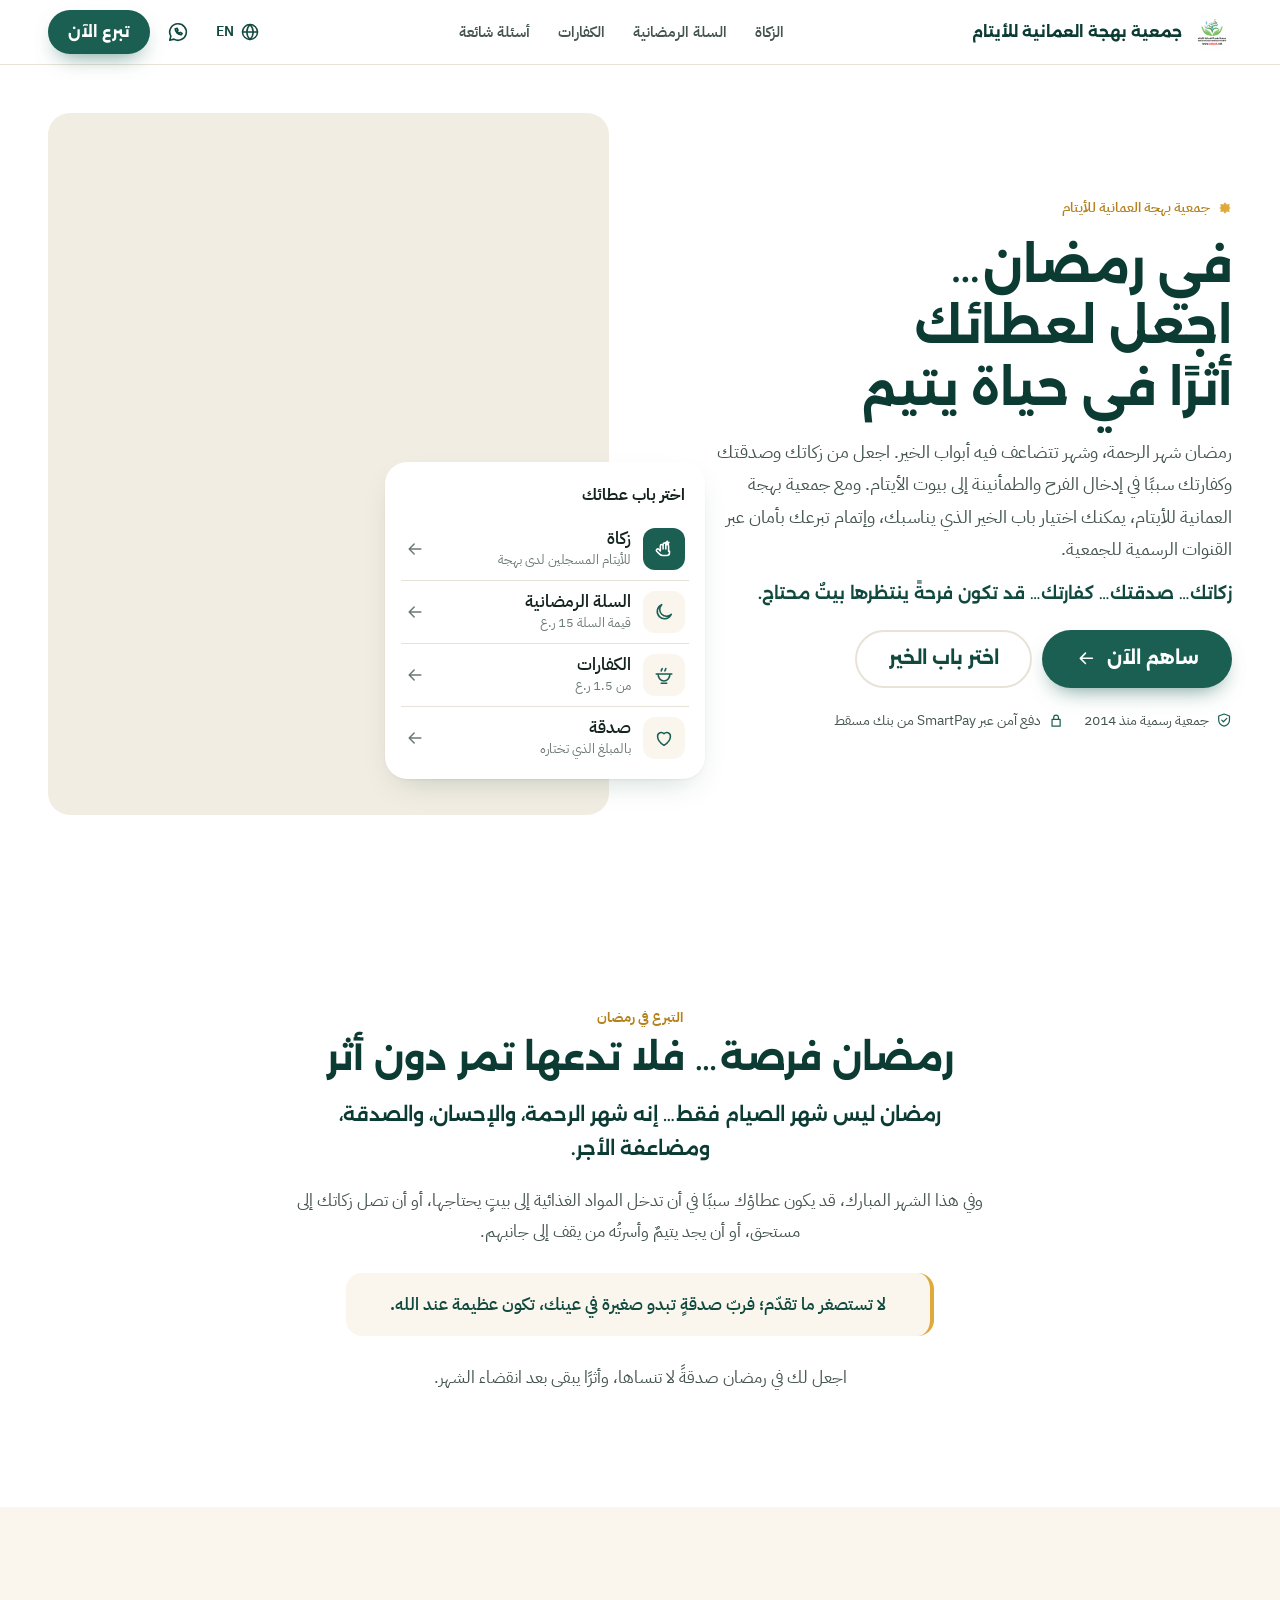
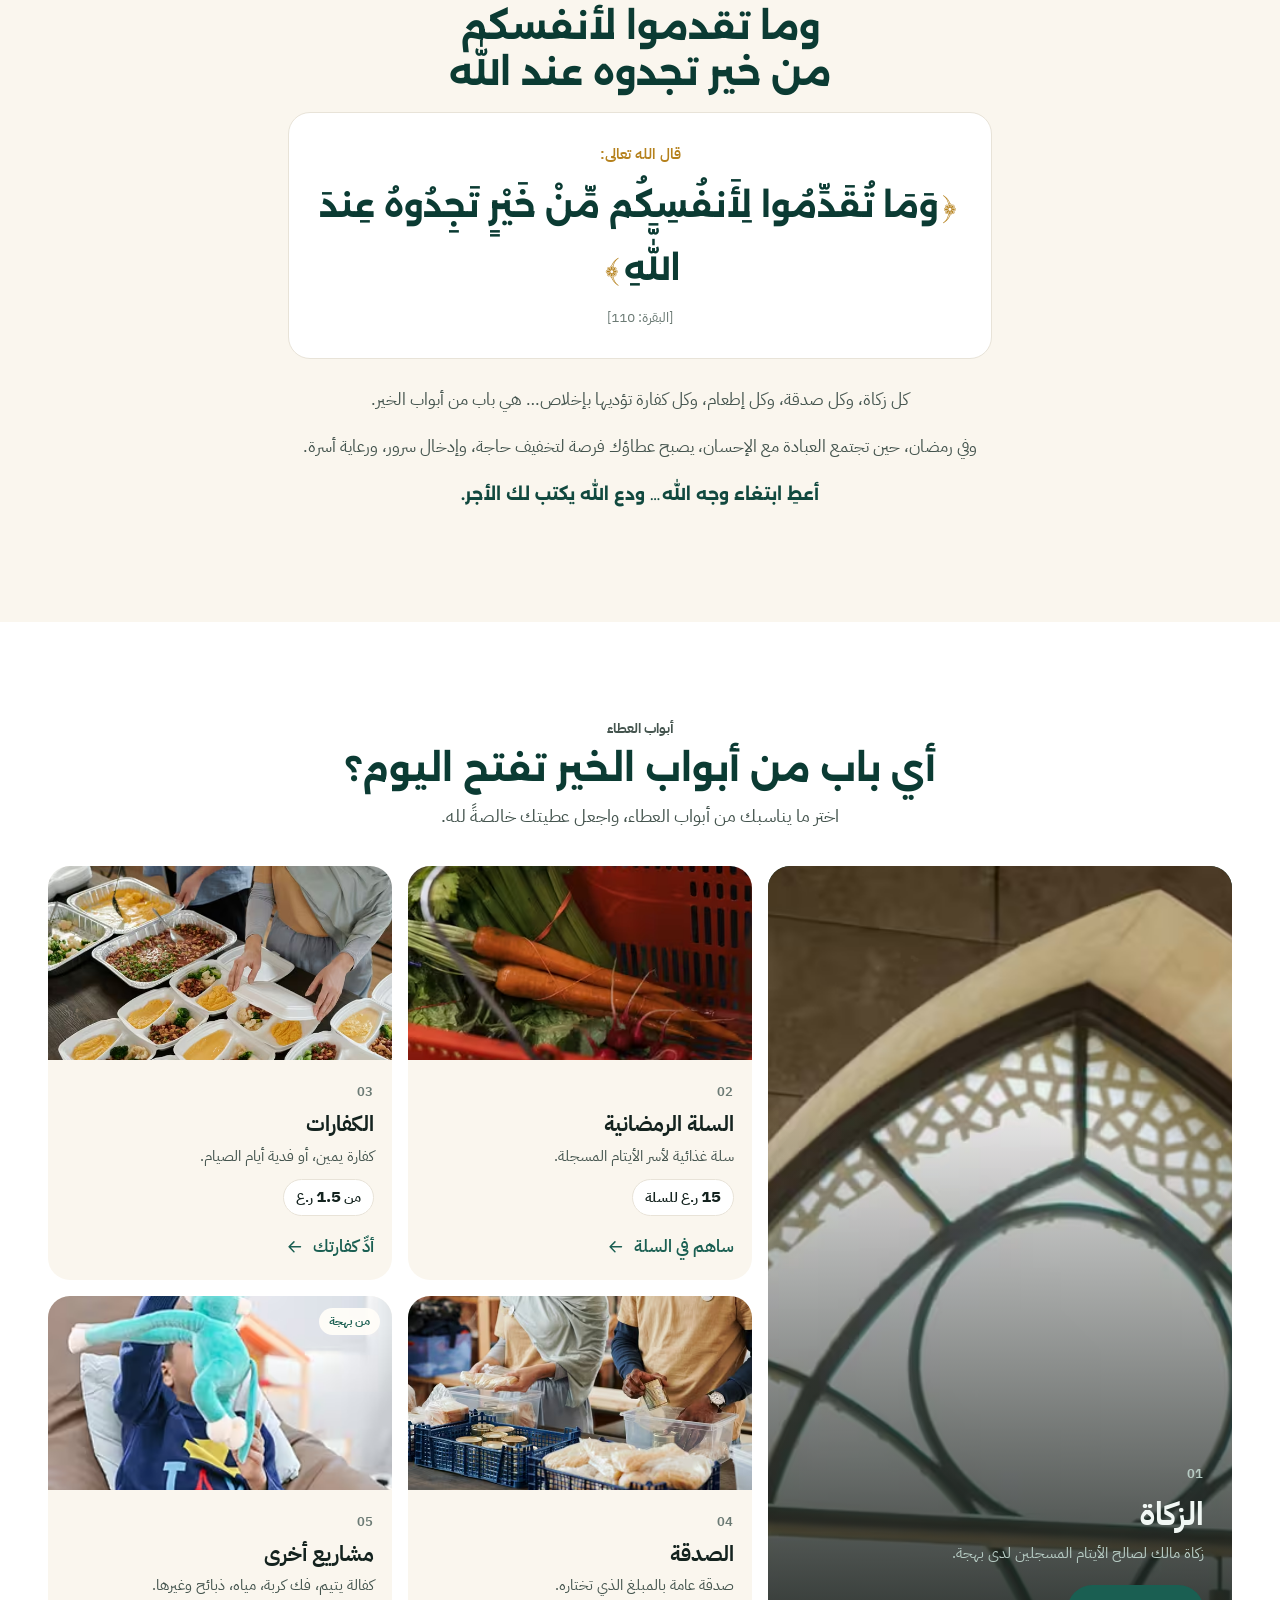
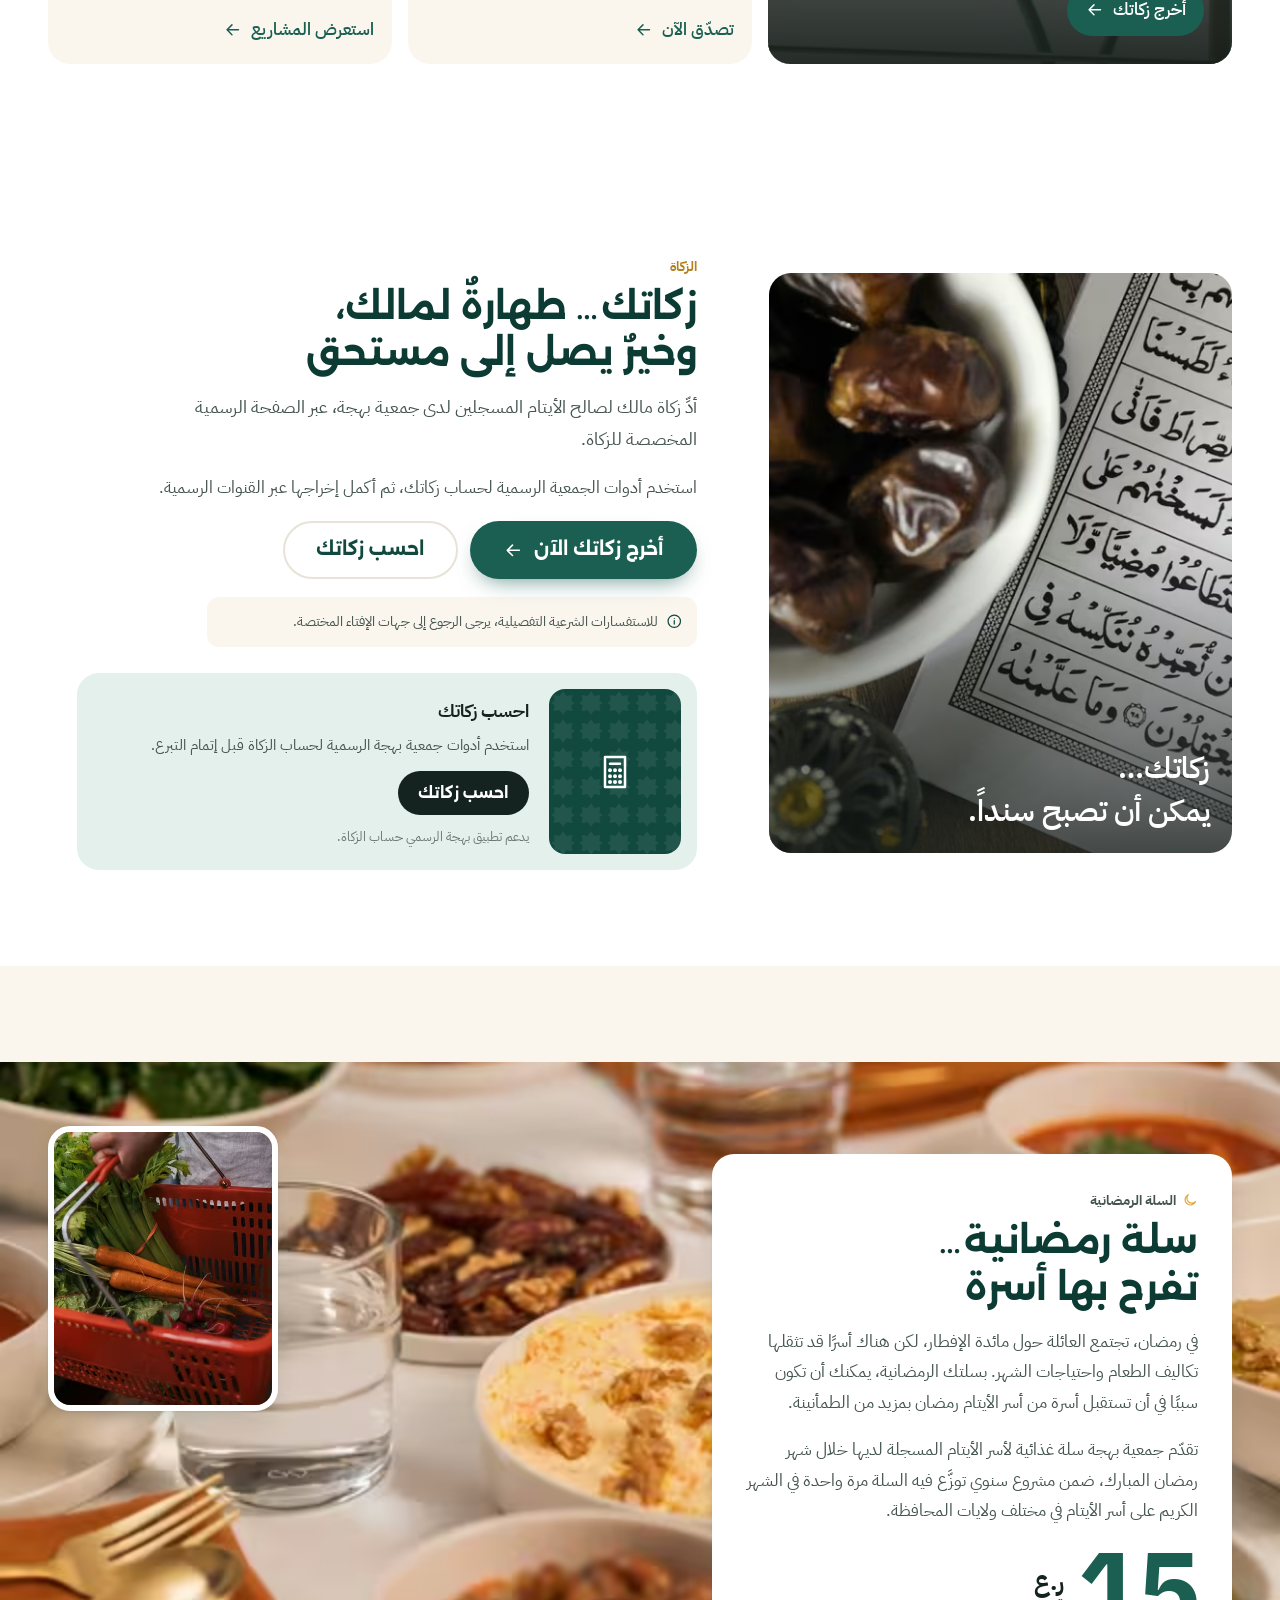
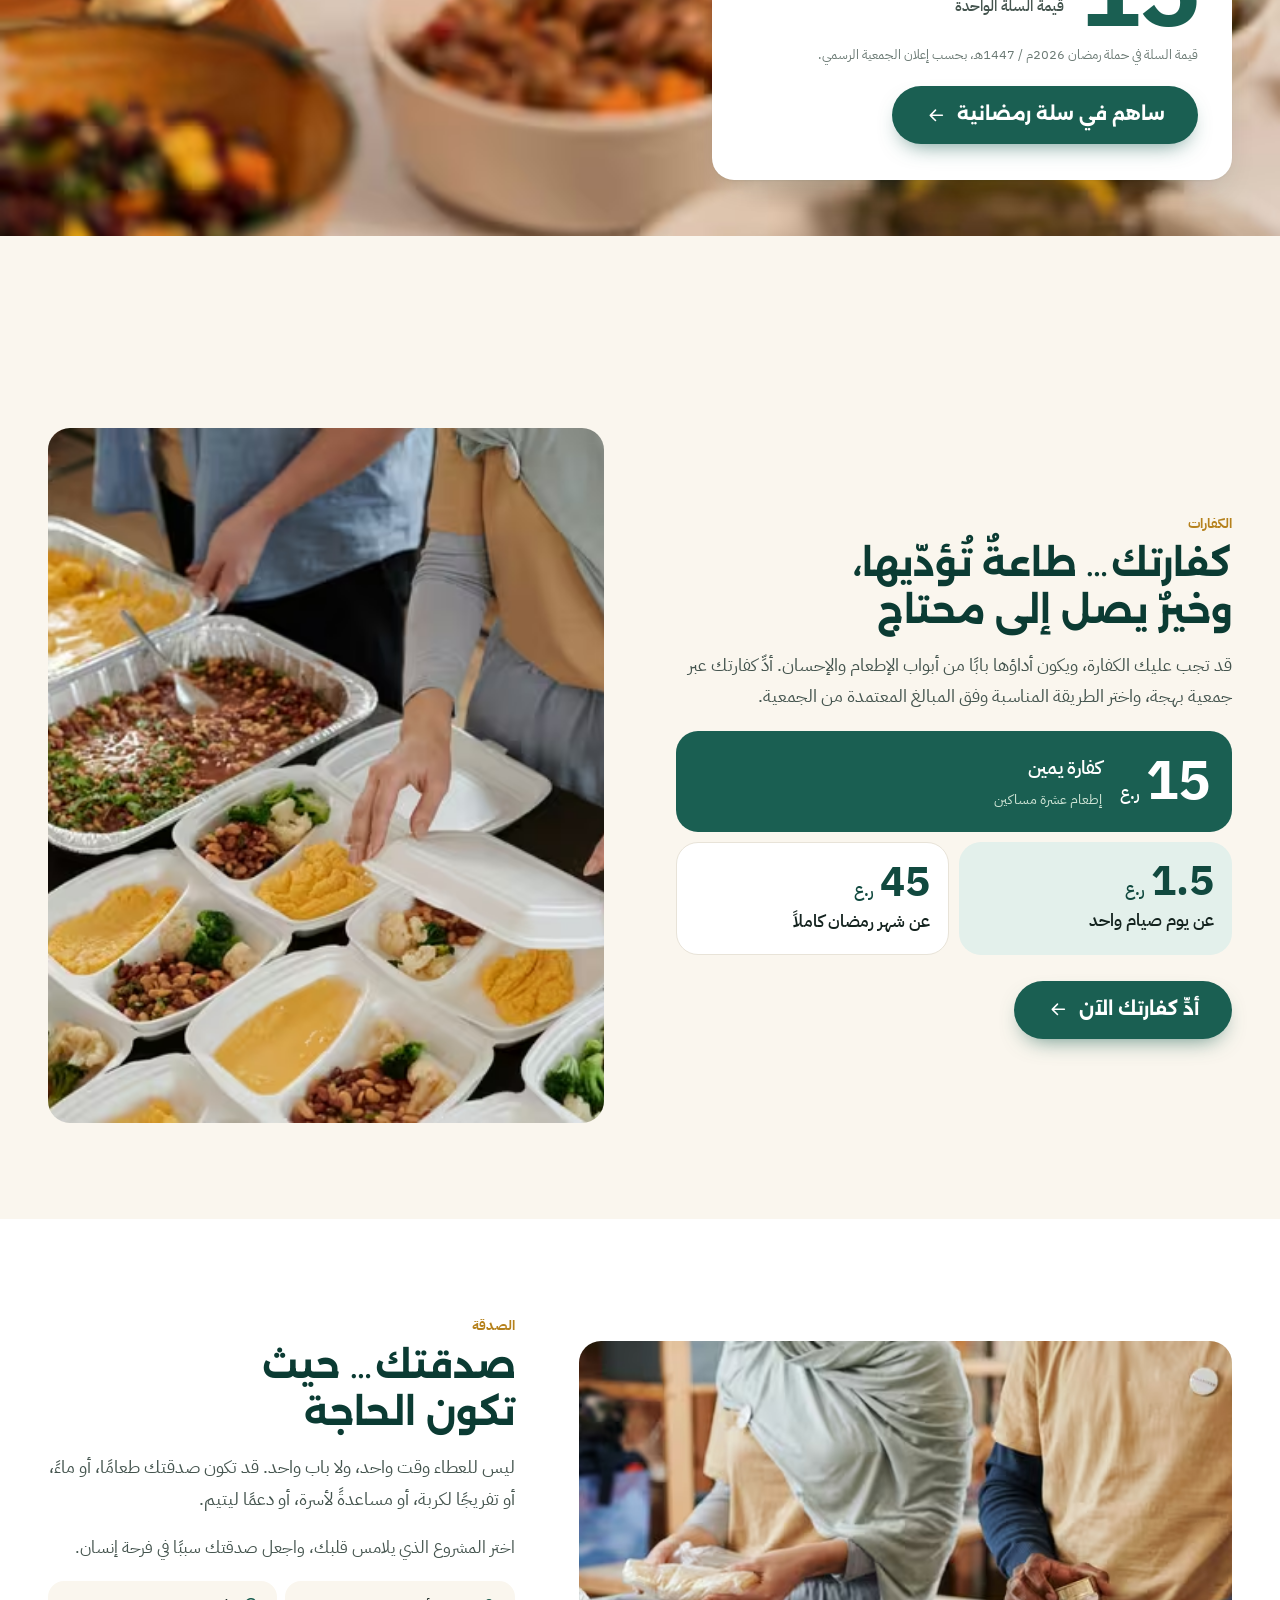
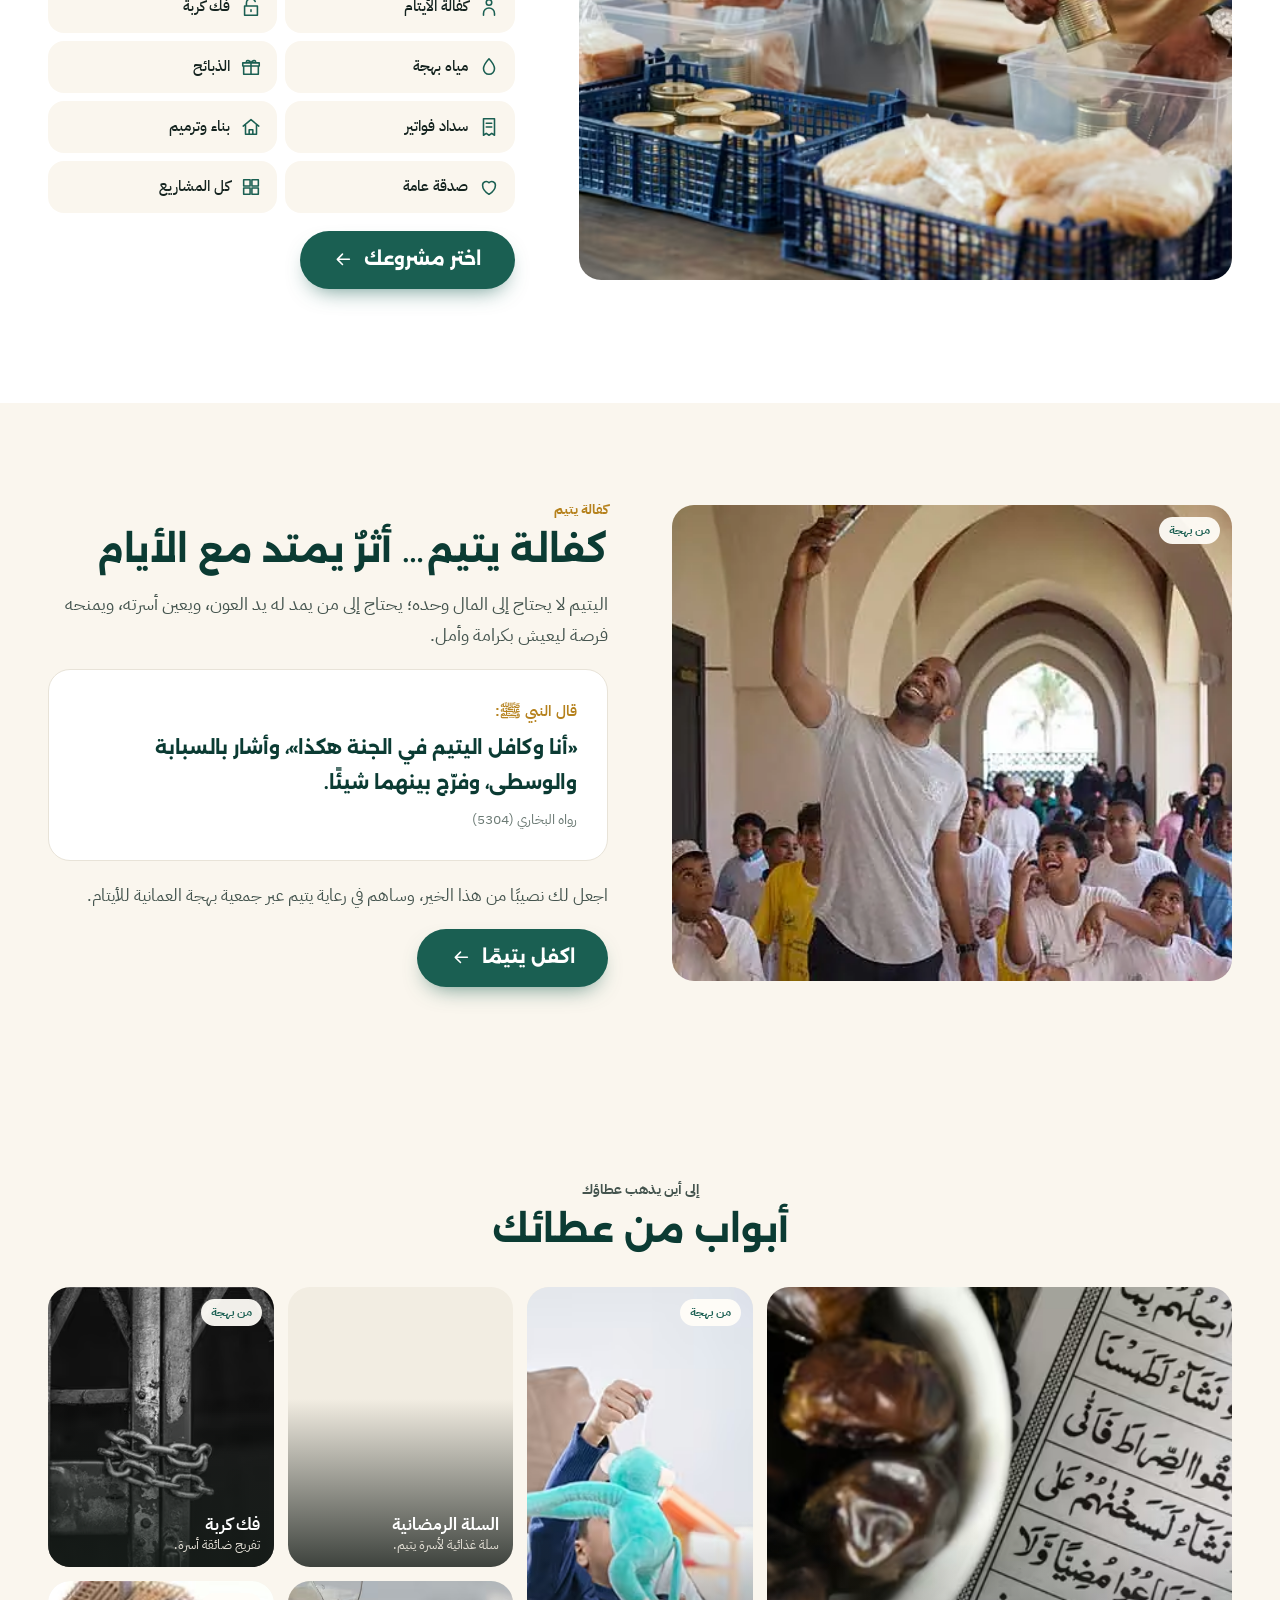
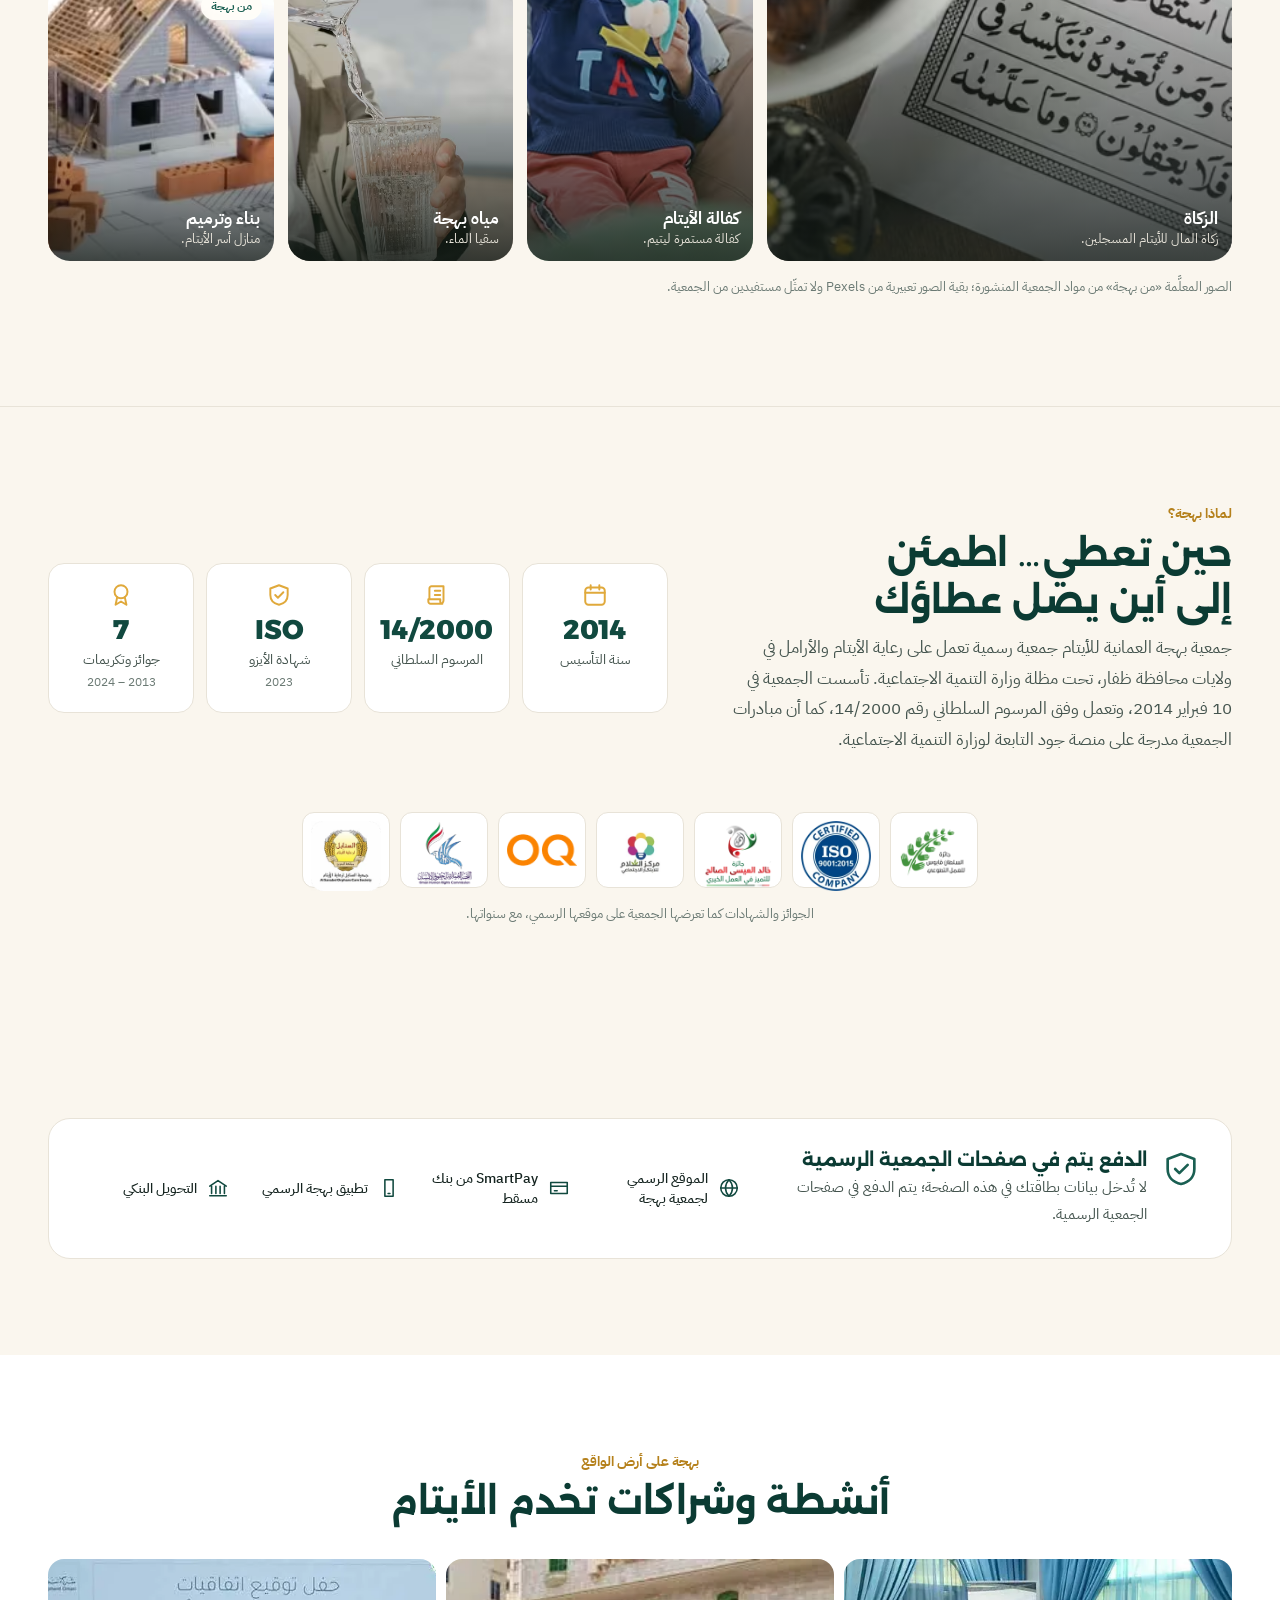
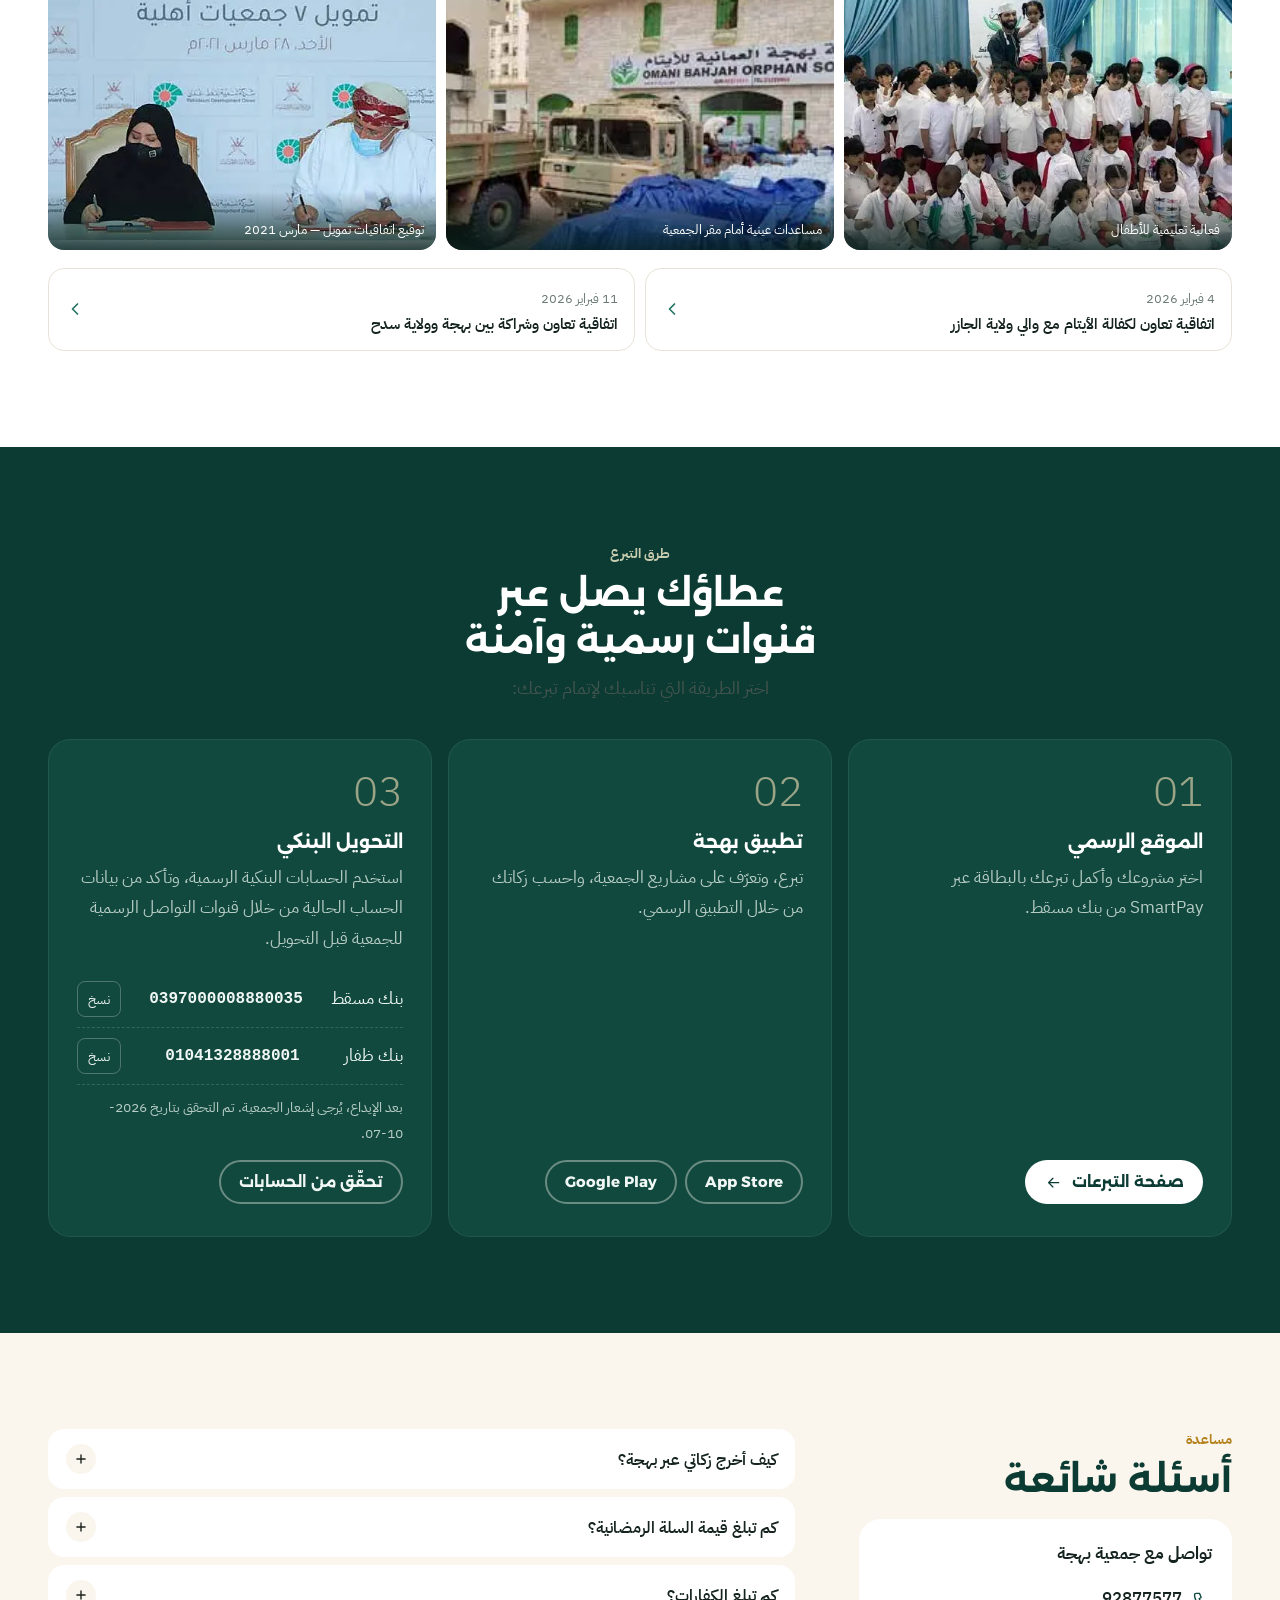
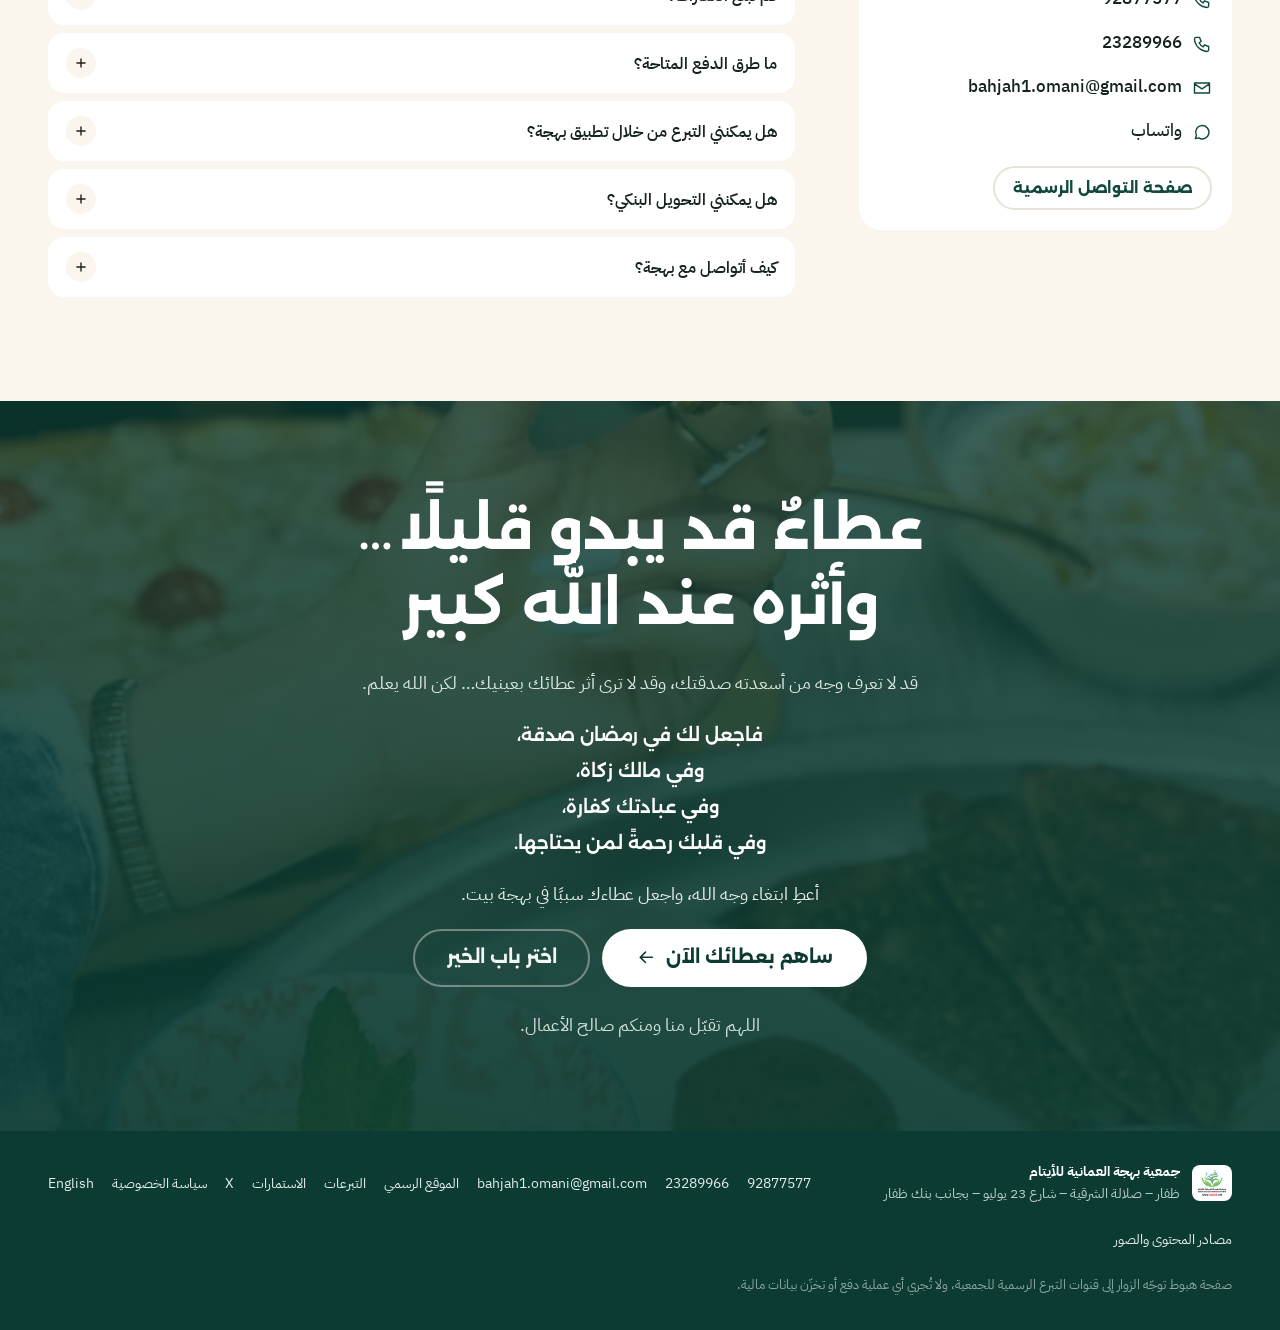
==== commit 0fb74ad4: "Rewrite main page content: Ramadan-centred, spiritual, dignified - New hero copy and CTAs (ساهم الآن" ====
--- a/index.html
+++ b/index.html
@@ -4,8 +4,8 @@
 <head>
 <meta charset="utf-8">
 <meta name="viewport" content="width=device-width, initial-scale=1, viewport-fit=cover">
-<title>زكاة وصدقة وكفارات | جمعية بهجة العمانية للأيتام</title>
-<meta name="description" content="أخرج زكاتك، وساهم في السلة الرمضانية، وأدِّ كفارتك، أو تصدّق لصالح الأيتام المسجلين لدى جمعية بهجة العمانية للأيتام في سلطنة عُمان — عبر قنوات التبرع الرسمية للجمعية.">
+<title>التبرع للأيتام في رمضان | زكاة وصدقة وكفارة — جمعية بهجة العمانية للأيتام</title>
+<meta name="description" content="التبرع للأيتام في عُمان خلال شهر رمضان مع جمعية بهجة العمانية للأيتام: أخرج زكاة المال، وساهم في السلة الرمضانية، وأدِّ كفارتك، وتصدّق، واكفل يتيمًا من أيتام ظفار — عبر القنوات الرسمية للجمعية.">
 <meta name="theme-color" content="#F8F4EC">
 <link rel="canonical" href="https://forestgreen-camel-125506.hostingersite.com/">
 
@@ -13,23 +13,23 @@
 <meta property="og:locale" content="ar_OM">
 <meta property="og:site_name" content="جمعية بهجة العمانية للأيتام">
 <meta property="og:url" content="https://forestgreen-camel-125506.hostingersite.com/">
-<meta property="og:title" content="اجعل لعطائك أثراً يدوم | جمعية بهجة العمانية للأيتام">
-<meta property="og:description" content="زكاة، السلة الرمضانية، كفارات، وصدقة للأيتام في عُمان — اختر باب عطائك وأكمل تبرعك عبر الصفحات الرسمية لجمعية بهجة.">
+<meta property="og:title" content="في رمضان… اجعل لعطائك أثرًا في حياة يتيم | جمعية بهجة العمانية للأيتام">
+<meta property="og:description" content="زكاتك وصدقتك وكفارتك قد تكون فرحةً ينتظرها بيتٌ محتاج. تبرّع للأيتام في رمضان عبر القنوات الرسمية لجمعية بهجة العمانية للأيتام.">
 <meta property="og:image" content="https://forestgreen-camel-125506.hostingersite.com/assets/img/opt/og-image.jpg">
 <meta property="og:image:width" content="1200">
 <meta property="og:image:height" content="630">
 <meta property="og:image:alt" content="شعار جمعية بهجة العمانية للأيتام مع صورة من أنشطتها">
 <meta name="twitter:card" content="summary_large_image">
 <meta name="twitter:site" content="@bahjah1_omani">
-<meta name="twitter:title" content="اجعل لعطائك أثراً يدوم | جمعية بهجة">
-<meta name="twitter:description" content="زكاة، السلة الرمضانية، كفارات، وصدقة — عبر قنوات التبرع الرسمية لجمعية بهجة العمانية للأيتام.">
+<meta name="twitter:title" content="في رمضان… اجعل لعطائك أثرًا في حياة يتيم | جمعية بهجة">
+<meta name="twitter:description" content="زكاة المال، السلة الرمضانية، الكفارات، الصدقة وكفالة اليتيم — عبر القنوات الرسمية لجمعية بهجة العمانية للأيتام.">
 <meta name="twitter:image" content="https://forestgreen-camel-125506.hostingersite.com/assets/img/opt/og-image.jpg">
 
 <link rel="icon" href="assets/img/bahjah-logo.jpg">
 <link rel="preconnect" href="https://fonts.googleapis.com">
 <link rel="preconnect" href="https://fonts.gstatic.com" crossorigin>
 <link href="https://fonts.googleapis.com/css2?family=Alexandria:wght@600;700;800&family=IBM+Plex+Sans+Arabic:wght@300;400;500;600;700&display=swap" rel="stylesheet">
-<link rel="stylesheet" href="assets/css/styles.css?v=241a7b0e9a">
+<link rel="stylesheet" href="assets/css/styles.css?v=c878a6915f">
 
 <script type="application/ld+json">
 {
@@ -47,7 +47,7 @@
 }
 </script>
 <script>document.documentElement.classList.add("js");</script>
-<script src="assets/js/config.js?v=4c59ab718f"></script>
+<script src="assets/js/config.js?v=a026cf1469"></script>
 </head>
 <body>
 <svg width="0" height="0" style="position:absolute" aria-hidden="true" focusable="false">
@@ -114,11 +114,12 @@
     <div class="wrap hero-grid">
       <div class="hero-copy">
         <p class="eyebrow"><svg class="star" aria-hidden="true"><use href="#i-star"/></svg><span data-campaign-text="eyebrow">جمعية بهجة العمانية للأيتام</span></p>
-        <h1 id="hero-title" data-campaign-text="headline">اجعل لعطائك أثراً يدوم</h1>
-        <p class="hero-sub" data-campaign-text="sub">زكاة، صدقة، كفارة أو مشروع موسمي — اختر باب عطائك، وأكمل تبرعك عبر الصفحات الرسمية لجمعية بهجة.</p>
+        <h1 id="hero-title" data-campaign-text="headline">في رمضان… اجعل لعطائك أثرًا في حياة يتيم</h1>
+        <p class="hero-sub" data-campaign-text="sub">رمضان شهر الرحمة، وشهر تتضاعف فيه أبواب الخير. اجعل من زكاتك وصدقتك وكفارتك سببًا في إدخال الفرح والطمأنينة إلى بيوت الأيتام. ومع جمعية بهجة العمانية للأيتام، يمكنك اختيار باب الخير الذي يناسبك، وإتمام تبرعك بأمان عبر القنوات الرسمية للجمعية.</p>
+        <p class="hero-whisper" data-i18n="hero.whisper">زكاتك… صدقتك… كفارتك… قد تكون فرحةً ينتظرها بيتٌ محتاج.</p>
         <div class="hero-actions">
-          <a id="hero-cta" class="btn btn-primary btn-lg" href="#choose" data-cta="hero_primary" data-campaign-cta="primary">اختر طريقة عطائك<svg class="ico arr" aria-hidden="true"><use href="#i-arrow"/></svg></a>
-          <a class="btn btn-ghost btn-lg" href="https://bahjah.org.om/wp/product/الزكاة/" data-route="zakat" data-category="zakat" data-cta="hero_secondary" data-campaign-cta="secondary">أخرج زكاتك الآن</a>
+          <a id="hero-cta" class="btn btn-primary btn-lg" href="https://bahjah.org.om/wp/التبرعات/" data-route="hub" data-category="general" data-cta="hero_primary" data-campaign-cta="primary">ساهم الآن<svg class="ico arr" aria-hidden="true"><use href="#i-arrow"/></svg></a>
+          <a class="btn btn-ghost btn-lg" href="#choose" data-cta="hero_secondary" data-campaign-cta="secondary">اختر باب الخير</a>
         </div>
         <ul class="hero-proof" aria-label="لماذا بهجة" data-i18n-aria="hero.proof.aria">
           <li><svg class="ico" aria-hidden="true"><use href="#i-shield"/></svg><span data-i18n="hero.proof.1">جمعية رسمية منذ 2014</span></li>
@@ -173,13 +174,41 @@
     </div>
   </section>
 
-  <!-- ============ 2. CHOOSE YOUR GIVING ============ -->
+  <!-- ============ 2. RAMADAN INVITATION ============ -->
+  <section id="ramadan-invite" class="section invite" aria-labelledby="invite-title">
+    <div class="wrap invite-inner reveal">
+      <span class="kicker" data-i18n="invite.kicker">التبرع في رمضان</span>
+      <h2 id="invite-title" data-i18n="invite.title">رمضان فرصة… فلا تدعها تمر دون أثر</h2>
+      <p class="invite-lead" data-i18n="invite.p1">رمضان ليس شهر الصيام فقط… إنه شهر الرحمة، والإحسان، والصدقة، ومضاعفة الأجر.</p>
+      <p data-i18n="invite.p2">وفي هذا الشهر المبارك، قد يكون عطاؤك سببًا في أن تدخل المواد الغذائية إلى بيتٍ يحتاجها، أو أن تصل زكاتك إلى مستحق، أو أن يجد يتيمٌ وأسرتُه من يقف إلى جانبهم.</p>
+      <p class="invite-quote" data-i18n="invite.p3">لا تستصغر ما تقدّم؛ فربّ صدقةٍ تبدو صغيرة في عينك، تكون عظيمة عند الله.</p>
+      <p data-i18n="invite.p4">اجعل لك في رمضان صدقةً لا تنساها، وأثرًا يبقى بعد انقضاء الشهر.</p>
+    </div>
+  </section>
+
+  <!-- ============ 3. QURAN MOTIVATION ============ -->
+  <section id="verse" class="section section-sand verse" aria-labelledby="verse-title">
+    <div class="wrap verse-inner reveal">
+      <h2 id="verse-title" data-i18n="verse.title">وما تقدموا لأنفسكم من خير تجدوه عند الله</h2>
+      <figure class="ayah">
+        <figcaption data-i18n="verse.intro">قال الله تعالى:</figcaption>
+        <blockquote lang="ar" dir="rtl"><span class="orn" aria-hidden="true">﴿</span>وَمَا تُقَدِّمُوا لِأَنفُسِكُم مِّنْ خَيْرٍ تَجِدُوهُ عِندَ اللَّهِ<span class="orn" aria-hidden="true">﴾</span></blockquote>
+        <cite>[البقرة: 110]</cite>
+        <p class="ayah-meaning" data-i18n="verse.meaning"></p>
+      </figure>
+      <p data-i18n="verse.p1">كل زكاة، وكل صدقة، وكل إطعام، وكل كفارة تؤديها بإخلاص… هي باب من أبواب الخير.</p>
+      <p data-i18n="verse.p2">وفي رمضان، حين تجتمع العبادة مع الإحسان، يصبح عطاؤك فرصة لتخفيف حاجة، وإدخال سرور، ورعاية أسرة.</p>
+      <p class="verse-close" data-i18n="verse.p3">أعطِ ابتغاء وجه الله… ودع الله يكتب لك الأجر.</p>
+    </div>
+  </section>
+
+  <!-- ============ 4. CHOOSE YOUR GIVING ============ -->
   <section id="choose" class="section choose" aria-labelledby="choose-title">
     <div class="wrap">
       <div class="section-head reveal">
         <p class="kicker"><svg class="star" aria-hidden="true"><use href="#i-star"/></svg><span data-i18n="choose.kicker">أبواب العطاء</span></p>
-        <h2 id="choose-title" data-i18n="choose.title">كيف تحب أن تعطي؟</h2>
-        <p class="lede" data-i18n="choose.lede">اختر نوع العطاء، وننقلك مباشرةً إلى صفحة الدفع الرسمية المخصّصة له.</p>
+        <h2 id="choose-title" data-i18n="choose.title">أي باب من أبواب الخير تفتح اليوم؟</h2>
+        <p class="lede" data-i18n="choose.lede">اختر ما يناسبك من أبواب العطاء، واجعل عطيتك خالصةً لله.</p>
       </div>
     </div>
     <div class="picker-scroll">
@@ -286,8 +315,9 @@
       </figure>
       <div class="zakat-copy reveal">
         <p class="kicker"><svg class="star" aria-hidden="true"><use href="#i-star"/></svg><span data-i18n="nav.zakat">الزكاة</span></p>
-        <h2 id="zakat-title" data-i18n="zakat.title">أخرج زكاتك للأيتام المسجلين لدى بهجة</h2>
-        <p class="lede" data-i18n="zakat.lede">تتيح جمعية بهجة العمانية للأيتام إخراج زكاة المال لصالح الأيتام المسجلين لديها من خلال صفحة الزكاة الرسمية.</p>
+        <h2 id="zakat-title" data-i18n="zakat.title">زكاتك… طهارةٌ لمالك، وخيرٌ يصل إلى مستحق</h2>
+        <p class="lede" data-i18n="zakat.lede">أدِّ زكاة مالك لصالح الأيتام المسجلين لدى جمعية بهجة، عبر الصفحة الرسمية المخصصة للزكاة.</p>
+        <p class="zakat-sub" data-i18n="zakat.lede2">استخدم أدوات الجمعية الرسمية لحساب زكاتك، ثم أكمل إخراجها عبر القنوات الرسمية.</p>
         <div class="btn-row">
           <a class="btn btn-primary btn-lg" href="https://bahjah.org.om/wp/product/الزكاة/" data-route="zakat" data-category="zakat" data-cta="zakat_section"><span data-i18n="zakat.cta">أخرج زكاتك الآن</span><svg class="ico arr" aria-hidden="true"><use href="#i-arrow"/></svg></a>
           <a class="btn btn-ghost btn-lg" href="#zakat-calc" data-cta="zakat_to_calc" data-i18n="calc.cta">احسب زكاتك</a>
@@ -320,15 +350,16 @@
       </figure>
       <div class="wrap ramadan-inner">
         <div class="ramadan-panel reveal">
-          <p class="kicker"><svg class="ico" aria-hidden="true"><use href="#i-moon"/></svg><span data-i18n="ramadan.kicker">مشروع موسمي</span></p>
-          <h2 id="ramadan-title" data-i18n="nav.ramadan">السلة الرمضانية</h2>
-          <p data-i18n="ramadan.text">مشروع سنوي تقدّم فيه الجمعية سلة غذائية لأسر الأيتام المسجلة لديها لتلبي احتياجاتهم، توزّع مرة واحدة في شهر رمضان المبارك على أسر الأيتام في مختلف ولايات المحافظة.</p>
+          <p class="kicker"><svg class="ico" aria-hidden="true"><use href="#i-moon"/></svg><span data-i18n="ramadan.kicker">السلة الرمضانية</span></p>
+          <h2 id="ramadan-title" data-i18n="ramadan.title">سلة رمضانية… تفرح بها أسرة</h2>
+          <p data-i18n="ramadan.story">في رمضان، تجتمع العائلة حول مائدة الإفطار، لكن هناك أسرًا قد تثقلها تكاليف الطعام واحتياجات الشهر. بسلتك الرمضانية، يمكنك أن تكون سببًا في أن تستقبل أسرة من أسر الأيتام رمضان بمزيد من الطمأنينة.</p>
+          <p data-i18n="ramadan.text">تقدّم جمعية بهجة سلة غذائية لأسر الأيتام المسجلة لديها خلال شهر رمضان المبارك، ضمن مشروع سنوي توزَّع فيه السلة مرة واحدة في الشهر الكريم على أسر الأيتام في مختلف ولايات المحافظة.</p>
           <div class="big-amt">
             <span class="big-num">15</span>
             <span class="big-unit" data-i18n="ramadan.unit">ر.ع<small>قيمة السلة الواحدة</small></span>
           </div>
           <p class="source-note" data-i18n="ramadan.source">قيمة السلة في حملة رمضان 2026م / 1447هـ، بحسب إعلان الجمعية الرسمي.</p>
-          <a class="btn btn-primary btn-lg" href="https://bahjah.org.om/wp/التبرعات/" data-route="ramadan" data-category="ramadan_basket" data-cta="ramadan_section"><span data-i18n="ramadan.cta">ساهم في السلة الرمضانية</span><svg class="ico arr" aria-hidden="true"><use href="#i-arrow"/></svg></a>
+          <a class="btn btn-primary btn-lg" href="https://bahjah.org.om/wp/التبرعات/" data-route="ramadan" data-category="ramadan_basket" data-cta="ramadan_section"><span data-i18n="ramadan.cta">ساهم في سلة رمضانية</span><svg class="ico arr" aria-hidden="true"><use href="#i-arrow"/></svg></a>
         </div>
         <figure class="ramadan-inset reveal">
           <!-- image source: https://www.pexels.com/photo/close-up-shot-of-a-person-holding-a-grocery-basket-with-vegetables-8805171/ -->
@@ -347,8 +378,8 @@
     <div class="wrap kaffarat-grid">
       <div class="kaffarat-copy reveal">
         <p class="kicker"><svg class="star" aria-hidden="true"><use href="#i-star"/></svg><span data-i18n="nav.kaffarat">الكفارات</span></p>
-        <h2 id="kaffarat-title" data-i18n="kaffarat.title">أدِّ كفارتك عبر بهجة</h2>
-        <p class="lede" data-i18n="kaffarat.lede">المبالغ المعتمدة من الجمعية لكل نوع كفارة.</p>
+        <h2 id="kaffarat-title" data-i18n="kaffarat.title">كفارتك… طاعةٌ تُؤدّيها، وخيرٌ يصل إلى محتاج</h2>
+        <p class="lede" data-i18n="kaffarat.lede">قد تجب عليك الكفارة، ويكون أداؤها بابًا من أبواب الإطعام والإحسان. أدِّ كفارتك عبر جمعية بهجة، واختر الطريقة المناسبة وفق المبالغ المعتمدة من الجمعية.</p>
         <ul class="amounts" role="list">
           <li class="amt amt-1">
             <span class="amt-num">15<small data-i18n="cur">ر.ع</small></span>
@@ -364,7 +395,7 @@
             <span class="amt-label" data-i18n="kaffarat.month">عن شهر رمضان كاملاً</span>
           </li>
         </ul>
-        <a class="btn btn-primary btn-lg" href="https://bahjah.org.om/wp/product/كفارات/" data-route="kaffarat" data-category="kaffarat" data-cta="kaffarat_section"><span data-i18n="pick.kaffarat.cta">أدِّ كفارتك</span><svg class="ico arr" aria-hidden="true"><use href="#i-arrow"/></svg></a>
+        <a class="btn btn-primary btn-lg" href="https://bahjah.org.om/wp/product/كفارات/" data-route="kaffarat" data-category="kaffarat" data-cta="kaffarat_section"><span data-i18n="kaffarat.cta">أدِّ كفارتك الآن</span><svg class="ico arr" aria-hidden="true"><use href="#i-arrow"/></svg></a>
       </div>
       <figure class="kaffarat-figure reveal">
         <!-- image source: https://www.pexels.com/photo/people-packing-food-6995260/ -->
@@ -390,8 +421,9 @@
       </figure>
       <div class="sadaqah-copy reveal">
         <p class="kicker"><svg class="star" aria-hidden="true"><use href="#i-star"/></svg><span data-i18n="pick.sadaqah.title">الصدقة</span></p>
-        <h2 id="sadaqah-title" data-i18n="sadaqah.title">صدقتك حيث الحاجة</h2>
-        <p class="lede" data-i18n="sadaqah.lede">يمكنك التبرع صدقةً عامة بالمبلغ الذي تختاره، أو اختيار أحد مشاريع الجمعية القائمة.</p>
+        <h2 id="sadaqah-title" data-i18n="sadaqah.title">صدقتك… حيث تكون الحاجة</h2>
+        <p class="lede" data-i18n="sadaqah.lede">ليس للعطاء وقت واحد، ولا باب واحد. قد تكون صدقتك طعامًا، أو ماءً، أو تفريجًا لكربة، أو مساعدةً لأسرة، أو دعمًا ليتيم.</p>
+        <p class="sadaqah-sub" data-i18n="sadaqah.lede2">اختر المشروع الذي يلامس قلبك، واجعل صدقتك سببًا في فرحة إنسان.</p>
         <ul class="proj-pick" role="list" aria-label="مشاريع الجمعية" data-i18n-aria="sadaqah.projects.aria">
           <li><a href="https://bahjah.org.om/wp/product/برنامج-كفالة-يتيم/" data-route="kafala" data-category="orphan_sponsorship" data-cta="project_picker"><svg aria-hidden="true"><use href="#i-child"/></svg><span data-i18n="proj.kafala">كفالة الأيتام</span></a></li>
           <li><a href="https://bahjah.org.om/wp/التبرعات/" data-route="hardship" data-category="hardship_relief" data-cta="project_picker"><svg aria-hidden="true"><use href="#i-unlock"/></svg><span data-i18n="proj.hardship">فك كربة</span></a></li>
@@ -399,15 +431,39 @@
           <li><a href="https://bahjah.org.om/wp/التبرعات/" data-route="meat" data-category="meat" data-cta="project_picker"><svg aria-hidden="true"><use href="#i-gift"/></svg><span data-i18n="proj.meat">الذبائح</span></a></li>
           <li><a href="https://bahjah.org.om/wp/التبرعات/" data-route="bills" data-category="bills" data-cta="project_picker"><svg aria-hidden="true"><use href="#i-receipt"/></svg><span data-i18n="proj.bills">سداد فواتير</span></a></li>
           <li><a href="https://bahjah.org.om/wp/التبرعات/" data-route="renovation" data-category="building_renovation" data-cta="project_picker"><svg aria-hidden="true"><use href="#i-home"/></svg><span data-i18n="proj.build">بناء وترميم</span></a></li>
+          <li><a href="https://bahjah.org.om/wp/التبرعات/" data-route="sadaqah" data-category="sadaqah" data-cta="project_picker"><svg aria-hidden="true"><use href="#i-heart"/></svg><span data-i18n="proj.sadaqah">صدقة عامة</span></a></li>
+          <li><a href="https://bahjah.org.om/wp/التبرعات/" data-route="hub" data-category="all_projects" data-cta="project_picker"><svg aria-hidden="true"><use href="#i-grid"/></svg><span data-i18n="proj.all">كل المشاريع</span></a></li>
         </ul>
         <div class="btn-row">
           <a class="btn btn-primary btn-lg" href="https://bahjah.org.om/wp/التبرعات/" data-route="hub" data-category="general" data-cta="sadaqah_section"><span data-i18n="sadaqah.cta">اختر مشروعك</span><svg class="ico arr" aria-hidden="true"><use href="#i-arrow"/></svg></a>
-          <a class="btn-link" href="https://bahjah.org.om/wp/التبرعات/" data-route="sadaqah" data-category="sadaqah" data-cta="sadaqah_general" data-i18n="sadaqah.general">أو تصدّق صدقةً عامة</a>
         </div>
       </div>
     </div>
   </section>
   </div><!-- /#flow -->
+
+  <!-- ============ 9. ORPHAN SPONSORSHIP ============ -->
+  <section id="kafala" class="section section-sand kafala" aria-labelledby="kafala-title">
+    <div class="wrap kafala-grid">
+      <figure class="kafala-figure reveal">
+        <img src="assets/img/shared/photo-outing.webp" alt="أطفال في نزهة ضمن أنشطة جمعية بهجة" data-alt-en="Children on an outing during a Bahjah Society activity" width="691" height="399" loading="lazy" data-source="Society profile (CV-Print-Proof.pdf) — activity photos">
+        <span class="tag-real" data-i18n="tag.real">من بهجة</span>
+      </figure>
+      <div class="kafala-copy reveal">
+        <span class="kicker" data-i18n="kafala.kicker">كفالة يتيم</span>
+        <h2 id="kafala-title" data-i18n="kafala.title">كفالة يتيم… أثرٌ يمتد مع الأيام</h2>
+        <p class="lede" data-i18n="kafala.p1">اليتيم لا يحتاج إلى المال وحده؛ يحتاج إلى من يمد له يد العون، ويعين أسرته، ويمنحه فرصة ليعيش بكرامة وأمل.</p>
+        <figure class="hadith">
+          <figcaption data-i18n="kafala.intro">قال النبي ﷺ:</figcaption>
+          <blockquote lang="ar" dir="rtl">«أنا وكافل اليتيم في الجنة هكذا»، وأشار بالسبابة والوسطى، وفرّج بينهما شيئًا.</blockquote>
+          <cite data-i18n="kafala.ref">رواه البخاري (5304)</cite>
+          <p class="ayah-meaning" data-i18n="kafala.meaning"></p>
+        </figure>
+        <p data-i18n="kafala.p2">اجعل لك نصيبًا من هذا الخير، وساهم في رعاية يتيم عبر جمعية بهجة العمانية للأيتام.</p>
+        <a class="btn btn-primary btn-lg" href="https://bahjah.org.om/wp/product/برنامج-كفالة-يتيم/" data-route="kafala" data-category="orphan_sponsorship" data-cta="kafala_section"><span data-i18n="kafala.cta">اكفل يتيمًا</span><svg class="ico arr" aria-hidden="true"><use href="#i-arrow"/></svg></a>
+      </div>
+    </div>
+  </section>
 
   <!-- ============ 7. WHERE YOUR GIVING CAN GO ============ -->
   <section id="doors" class="section doors" aria-labelledby="doors-title">
@@ -479,8 +535,8 @@
     <div class="why-grid">
       <div class="section-head reveal">
         <span class="kicker" data-i18n="why.kicker">لماذا بهجة؟</span>
-        <h2 id="why-title" data-i18n="why.title">جمعية لرعاية الأيتام في عُمان منذ 2014</h2>
-        <p data-i18n="why.text">جمعية خيرية غير حكومية تأسست بالمرسوم السلطاني رقم 14/2000، ترعى الأيتام داخل منازلهم وخارجها، وتعمل تحت مظلة وزارة التنمية الاجتماعية.</p>
+        <h2 id="why-title" data-i18n="why.title.main">حين تعطي… اطمئن إلى أين يصل عطاؤك</h2>
+        <p data-i18n="why.text.main">جمعية بهجة العمانية للأيتام جمعية رسمية تعمل على رعاية الأيتام والأرامل في ولايات محافظة ظفار، تحت مظلة وزارة التنمية الاجتماعية. تأسست الجمعية في 10 فبراير 2014، وتعمل وفق المرسوم السلطاني رقم 14/2000، كما أن مبادرات الجمعية مدرجة على منصة جود التابعة لوزارة التنمية الاجتماعية.</p>
       </div>
       <ul class="facts reveal" role="list">
         <li class="fact"><svg class="fact-ico" aria-hidden="true"><use href="#i-calendar"/></svg><b>2014</b><span data-i18n="why.f1">سنة التأسيس</span></li>
@@ -508,7 +564,7 @@
         <div class="pay-trust-head">
           <svg class="pt-shield" aria-hidden="true"><use href="#i-shield"/></svg>
           <div>
-            <h3 id="pay-trust-title" data-i18n="pay.title">تبرعك يتم عبر القنوات الرسمية</h3>
+            <h3 id="pay-trust-title" data-i18n="pay.title2">الدفع يتم في صفحات الجمعية الرسمية</h3>
             <p data-i18n="pay.text">لا تُدخل بيانات بطاقتك في هذه الصفحة؛ يتم الدفع في صفحات الجمعية الرسمية.</p>
           </div>
         </div>
@@ -546,19 +602,20 @@
     <div class="wrap">
       <div class="section-head reveal">
         <p class="kicker"><svg class="star" aria-hidden="true"><use href="#i-star"/></svg><span data-i18n="how.kicker">طرق التبرع</span></p>
-        <h2 id="how-title" data-i18n="how.title">ثلاث طرق للتبرع</h2>
+        <h2 id="how-title" data-i18n="how.title">عطاؤك يصل عبر قنوات رسمية وآمنة</h2>
+        <p class="lede" data-i18n="how.lede">اختر الطريقة التي تناسبك لإتمام تبرعك:</p>
       </div>
       <ol class="ways" role="list">
         <li class="way reveal">
           <span class="way-no" aria-hidden="true">01</span>
-          <h3 data-i18n="how.web.title">عبر الموقع الرسمي</h3>
-          <p data-i18n="how.web.text">اختر المشروع وادفع بالبطاقة عبر SmartPay من بنك مسقط.</p>
+          <h3 data-i18n="how.web.title">الموقع الرسمي</h3>
+          <p data-i18n="how.web.text">اختر مشروعك وأكمل تبرعك بالبطاقة عبر SmartPay من بنك مسقط.</p>
           <a class="btn btn-light btn-sm" href="https://bahjah.org.om/wp/التبرعات/" data-route="hub" data-category="general" data-cta="how_online"><span data-i18n="how.web.cta">صفحة التبرعات</span><svg class="ico arr" aria-hidden="true"><use href="#i-arrow"/></svg></a>
         </li>
         <li class="way reveal">
           <span class="way-no" aria-hidden="true">02</span>
-          <h3 data-i18n="how.app.title">عبر تطبيق بهجة</h3>
-          <p data-i18n="how.app.text">تبرّع، واطّلع على مشاريع الجمعية، واحسب زكاتك.</p>
+          <h3 data-i18n="how.app.title">تطبيق بهجة</h3>
+          <p data-i18n="how.app.text">تبرع، وتعرّف على مشاريع الجمعية، واحسب زكاتك من خلال التطبيق الرسمي.</p>
           <div class="app-links">
             <a class="btn btn-outline-light btn-sm" href="#" data-route="appIos" data-cta="app_ios" hidden>App Store</a>
             <a class="btn btn-outline-light btn-sm" href="#" data-route="appAndroid" data-cta="app_android" hidden>Google Play</a>
@@ -567,12 +624,13 @@
         </li>
         <li class="way reveal" id="bank">
           <span class="way-no" aria-hidden="true">03</span>
-          <h3 data-i18n="how.bank.title">تحويل بنكي</h3>
+          <h3 data-i18n="how.bank.title">التحويل البنكي</h3>
+          <p data-i18n="how.bank.text2">استخدم الحسابات البنكية الرسمية، وتأكد من بيانات الحساب الحالية من خلال قنوات التواصل الرسمية للجمعية قبل التحويل.</p>
           <div id="bank-verified" hidden>
             <ul class="bank-list" role="list"></ul>
             <p class="small"><span data-i18n="how.bank.notify">بعد الإيداع، يُرجى إشعار الجمعية.</span> <span class="muted"><span data-i18n="how.bank.verified">تم التحقق بتاريخ</span> <span id="bank-date"></span>.</span></p>
           </div>
-          <p id="bank-unverified" data-i18n="how.bank.text">تحقّق من الحسابات البنكية الحالية عبر صفحة التواصل الرسمية قبل التحويل، ثم أشعر الجمعية بعد الإيداع.</p>
+          <p id="bank-unverified" data-i18n="how.bank.unverified">تجد أرقام الحسابات الحالية لدى قنوات التواصل الرسمية للجمعية، ثم أشعر الجمعية بعد الإيداع.</p>
           <a class="btn btn-outline-light btn-sm" href="https://bahjah.org.om/wp/تواصل/" data-route="contact" data-cta="bank_verify" data-event="bank_transfer_interaction" data-i18n="how.bank.cta">تحقّق من الحسابات</a>
         </li>
       </ol>
@@ -599,31 +657,31 @@
       <div class="faq-list reveal">
         <details>
           <summary data-i18n="faq.q1">كيف أخرج زكاتي عبر بهجة؟</summary>
-          <div class="faq-a"><p data-i18n="faq.a1">من خلال <a href="https://bahjah.org.om/wp/product/الزكاة/" data-route="zakat" data-category="zakat" data-cta="faq">صفحة الزكاة الرسمية</a>، حيث تُخرج زكاة مالك لصالح الأيتام المسجلين لدى الجمعية. ويمكنك حساب زكاتك عبر أدوات الجمعية الرسمية وتطبيق بهجة.</p></div>
+          <div class="faq-a"><p data-i18n="faq.a1">يسعدنا أن تكون زكاتك عونًا للأيتام. يمكنك إخراج زكاة مالك لصالح الأيتام المسجلين لدى الجمعية من خلال <a href="https://bahjah.org.om/wp/product/الزكاة/" data-route="zakat" data-category="zakat" data-cta="faq">صفحة الزكاة الرسمية</a>، وحساب زكاتك عبر أدوات الجمعية الرسمية وتطبيق بهجة. وللاستفسارات الشرعية التفصيلية، يُرجى الرجوع إلى جهات الإفتاء المختصة.</p></div>
         </details>
         <details>
-          <summary data-i18n="faq.q2">كم تبلغ السلة الرمضانية؟</summary>
-          <div class="faq-a"><p data-i18n="faq.a2">قيمة السلة 15 ر.ع في حملة رمضان 2026م / 1447هـ، بحسب إعلان الجمعية الرسمي. وهي مشروع سنوي توزّع فيه السلة على أسر الأيتام المسجلة لدى الجمعية.</p></div>
+          <summary data-i18n="faq.q2">كم تبلغ قيمة السلة الرمضانية؟</summary>
+          <div class="faq-a"><p data-i18n="faq.a2">قيمة السلة 15 ر.ع في حملة رمضان 2026م / 1447هـ، بحسب إعلان الجمعية الرسمي. والسلة الرمضانية مشروع سنوي تقدّم فيه الجمعية سلة غذائية لأسر الأيتام المسجلة لديها، توزَّع مرة واحدة في شهر رمضان المبارك. يمكنك المساهمة من خلال <a href="https://bahjah.org.om/wp/product/السلة-الرمضانية/" data-route="ramadan" data-category="ramadan_basket" data-cta="faq">صفحة السلة الرمضانية</a>.</p></div>
         </details>
         <details>
-          <summary data-i18n="faq.q3">ما مبالغ الكفارات؟</summary>
-          <div class="faq-a"><p data-i18n="faq.a3">كفارة اليمين 15 ر.ع (إطعام عشرة مساكين)، وعن يوم صيام واحد 1.5 ر.ع، وعن شهر رمضان كاملاً 45 ر.ع — عبر <a href="https://bahjah.org.om/wp/product/كفارات/" data-route="kaffarat" data-category="kaffarat" data-cta="faq">صفحة الكفارات</a>.</p></div>
+          <summary data-i18n="faq.q3">كم تبلغ الكفارات؟</summary>
+          <div class="faq-a"><p data-i18n="faq.a3">بحسب المبالغ المعتمدة من الجمعية: كفارة اليمين 15 ر.ع (إطعام عشرة مساكين)، وعن يوم صيام واحد 1.5 ر.ع، وعن شهر رمضان كاملًا 45 ر.ع. يمكنك أداء كفارتك عبر <a href="https://bahjah.org.om/wp/product/كفارات/" data-route="kaffarat" data-category="kaffarat" data-cta="faq">صفحة الكفارات الرسمية</a>.</p></div>
         </details>
         <details>
           <summary data-i18n="faq.q4">ما طرق الدفع المتاحة؟</summary>
-          <div class="faq-a"><p data-i18n="faq.a4">تقبل الجمعية البطاقات الائتمانية وبطاقات الخصم عبر SmartPay من بنك مسقط على موقعها الرسمي، إضافةً إلى التبرع عبر التطبيق والتحويل البنكي.</p></div>
+          <div class="faq-a"><p data-i18n="faq.a4">تقبل الجمعية البطاقات الائتمانية وبطاقات الخصم عبر SmartPay من بنك مسقط على موقعها الرسمي، ويمكنك كذلك التبرع عبر تطبيق بهجة أو بالتحويل البنكي.</p></div>
         </details>
         <details>
-          <summary data-i18n="faq.q5">هل يمكنني التبرع عبر تطبيق بهجة؟</summary>
-          <div class="faq-a"><p data-i18n="faq.a5">نعم. يتيح تطبيق بهجة الرسمي التبرع والاطلاع على مشاريع الجمعية، كما يدعم حساب الزكاة وخدمات أخرى.</p></div>
+          <summary data-i18n="faq.q5">هل يمكنني التبرع من خلال تطبيق بهجة؟</summary>
+          <div class="faq-a"><p data-i18n="faq.a5">نعم. يتيح لك تطبيق بهجة الرسمي التبرع والتعرّف على مشاريع الجمعية، كما يدعم حساب الزكاة وخدمات أخرى. حمّل التطبيق من <a href="https://apps.apple.com/om/app/bahjah-association-for-orphans/id1574084411" data-route="appIos" data-cta="faq_app">App Store</a> أو <a href="https://play.google.com/store/apps/details?id=om.digitalorbits.bahjah" data-route="appAndroid" data-cta="faq_app">Google Play</a>.</p></div>
         </details>
         <details>
-          <summary data-i18n="faq.q6">هل يمكنني التبرع بالتحويل البنكي؟</summary>
-          <div class="faq-a"><p data-i18n="faq.a6">نعم. تحقّق من أرقام الحسابات الحالية عبر <a href="https://bahjah.org.om/wp/تواصل/" data-route="contact" data-cta="faq_bank" data-event="bank_transfer_interaction" data-i18n="contact.page">صفحة التواصل الرسمية</a>، ثم أشعر الجمعية بعد الإيداع.</p></div>
+          <summary data-i18n="faq.q6">هل يمكنني التحويل البنكي؟</summary>
+          <div class="faq-a"><p data-i18n="faq.a6">نعم. تجد الحسابات البنكية الرسمية للجمعية في قسم <a href="#bank" data-cta="faq_bank" data-event="bank_transfer_interaction">التحويل البنكي</a> أعلاه. ننصح بالتأكد من بيانات الحساب الحالية عبر <a href="https://bahjah.org.om/wp/تواصل/" data-route="contact" data-cta="faq_bank" data-event="bank_transfer_interaction">قنوات التواصل الرسمية</a> قبل التحويل، ثم إشعار الجمعية بعد الإيداع.</p></div>
         </details>
         <details>
-          <summary data-i18n="faq.q7">كيف أتواصل مع جمعية بهجة؟</summary>
-          <div class="faq-a"><p data-i18n="faq.a7">عبر الهاتف: <a href="tel:+96892877577" dir="ltr" data-cta="faq_phone">92877577</a> · <a href="tel:+96823289966" dir="ltr" data-cta="faq_phone">23289966</a>، أو واتساب <a href="https://wa.me/96892877577" dir="ltr" data-cta="contact_whatsapp">92877577</a>، أو البريد الإلكتروني <a href="mailto:bahjah1.omani@gmail.com" dir="ltr" data-cta="faq_email">bahjah1.omani@gmail.com</a>، أو <a href="https://bahjah.org.om/wp/تواصل/" data-route="contact" data-cta="faq" data-i18n="contact.page">صفحة التواصل الرسمية</a>.</p></div>
+          <summary data-i18n="faq.q7">كيف أتواصل مع بهجة؟</summary>
+          <div class="faq-a"><p data-i18n="faq.a7">يسعد فريق الجمعية بتواصلك عبر الهاتف: <a href="tel:+96892877577" dir="ltr" data-cta="faq_phone">92877577</a> · <a href="tel:+96823289966" dir="ltr" data-cta="faq_phone">23289966</a>، أو واتساب <a href="https://wa.me/96892877577" dir="ltr" data-cta="contact_whatsapp">92877577</a>، أو البريد الإلكتروني <a href="mailto:bahjah1.omani@gmail.com" dir="ltr" data-cta="faq_email">bahjah1.omani@gmail.com</a>، أو <a href="https://bahjah.org.om/wp/تواصل/" data-route="contact" data-cta="faq">صفحة التواصل الرسمية</a>.</p></div>
         </details>
       </div>
     </div>
@@ -643,12 +701,15 @@
     </figure>
     <div class="wrap final-inner reveal">
       <svg class="final-star" aria-hidden="true"><use href="#i-star"/></svg>
-      <h2 id="final-title" data-campaign-final="title">عطاءٌ قليل، وبهجةٌ كبيرة</h2>
-      <p data-campaign-final="text">اختر باب عطائك وأكمل تبرعك بأمان عبر الصفحة الرسمية لجمعية بهجة.</p>
+      <h2 id="final-title" data-campaign-final="title">عطاءٌ قد يبدو قليلًا… وأثره عند الله كبير</h2>
+      <p class="final-lead" data-campaign-final="text">قد لا تعرف وجه من أسعدته صدقتك، وقد لا ترى أثر عطائك بعينيك… لكن الله يعلم.</p>
+      <p class="final-verse" data-i18n="final.verse">فاجعل لك في رمضان صدقة،<br>وفي مالك زكاة،<br>وفي عبادتك كفارة،<br>وفي قلبك رحمةً لمن يحتاجها.</p>
+      <p class="final-close" data-i18n="final.close">أعطِ ابتغاء وجه الله، واجعل عطاءك سببًا في بهجة بيت.</p>
       <div class="btn-row center">
-        <a id="final-cta" class="btn btn-light btn-lg" href="https://bahjah.org.om/wp/التبرعات/" data-route="hub" data-category="general" data-cta="final_primary" data-campaign-cta="final.primary">ساهم بعطائك<svg class="ico arr" aria-hidden="true"><use href="#i-arrow"/></svg></a>
-        <a class="btn btn-outline-light btn-lg" href="#choose" data-cta="final_secondary" data-campaign-cta="final.secondary">اختر نوع العطاء</a>
-      </div>
+        <a id="final-cta" class="btn btn-light btn-lg" href="https://bahjah.org.om/wp/التبرعات/" data-route="hub" data-category="general" data-cta="final_primary" data-campaign-cta="final.primary">ساهم بعطائك الآن<svg class="ico arr" aria-hidden="true"><use href="#i-arrow"/></svg></a>
+        <a class="btn btn-outline-light btn-lg" href="#choose" data-cta="final_secondary" data-campaign-cta="final.secondary">اختر باب الخير</a>
+      </div>
+      <p class="final-dua" data-i18n="final.dua">اللهم تقبّل منا ومنكم صالح الأعمال.</p>
     </div>
   </section>
 </main>
@@ -664,6 +725,9 @@
       <a href="tel:+96823289966" dir="ltr" data-cta="contact_phone">23289966</a>
       <a href="mailto:bahjah1.omani@gmail.com" dir="ltr" data-cta="contact_email">bahjah1.omani@gmail.com</a>
       <a href="https://bahjah.org.om/wp/" data-route="home" target="_blank" rel="noopener" data-cta="footer" data-i18n="footer.official">الموقع الرسمي</a>
+      <a href="https://bahjah.org.om/wp/التبرعات/" data-route="hub" target="_blank" rel="noopener" data-cta="footer" data-i18n="footer.donations">التبرعات</a>
+      <a href="https://bahjah.org.om/wp/الاستمارات/" data-route="forms" target="_blank" rel="noopener" data-cta="footer" data-i18n="footer.forms">الاستمارات</a>
+      <a href="https://x.com/bahjah1_omani" target="_blank" rel="noopener" data-cta="footer_x">X</a>
       <a href="https://bahjah.org.om/wp/سياسة-الخصوصية/" data-route="privacy" target="_blank" rel="noopener" data-cta="footer" data-i18n="footer.privacy">سياسة الخصوصية</a>
       <a href="#" data-lang-toggle lang="en" data-i18n="footer.lang">English</a>
     </p>
@@ -685,10 +749,10 @@
 </footer>
 
 <div class="sticky-cta" id="sticky-cta" aria-hidden="true">
-  <a class="btn btn-primary btn-block" href="#choose" data-cta="sticky" data-campaign-cta="sticky" tabindex="-1">اختر طريقة عطائك</a>
+  <a class="btn btn-primary btn-block" href="#choose" data-cta="sticky" data-campaign-cta="sticky" tabindex="-1">اختر باب الخير</a>
 </div>
 
-<script src="assets/js/i18n.js?v=dde73f4794" defer></script>
+<script src="assets/js/i18n.js?v=1153cd6dda" defer></script>
 <script src="assets/js/app.js?v=da23520ea7" defer></script>
 </body>
 </html>
--- a/assets/css/styles.css
+++ b/assets/css/styles.css
@@ -773,3 +773,49 @@
   .site-header .brand-name { display: none; }
   .header-nav a { padding: 0 9px; font-size: 14.5px; }
 }
+
+/* =====================================================================
+   Ramadan content sections (copy-led; reuse the shared type + colours)
+   ===================================================================== */
+.hero-whisper { margin: -8px 0 22px; font: 600 1.05rem/1.7 var(--font-display); color: var(--olive); }
+.zakat-sub, .sadaqah-sub { color: var(--ink-2); max-width: 34em; }
+
+.invite { background: var(--paper); }
+.invite-inner { max-width: 760px; text-align: center; }
+.invite-inner p { color: var(--ink-2); font-size: 1.08rem; }
+.invite-lead { font: 600 1.2rem/1.8 var(--font-display) !important; color: var(--heading) !important; }
+.invite-quote {
+  margin: 26px auto; padding: 16px 20px; max-width: 34em; border-radius: var(--r-md);
+  background: var(--ivory); color: var(--olive) !important; font-weight: 600; border-inline-start: 4px solid var(--gold);
+}
+
+.verse-inner { max-width: 760px; text-align: center; }
+.verse-inner > p { color: var(--ink-2); font-size: 1.05rem; }
+.ayah, .hadith { margin: 6px auto 26px; padding: 24px 20px; background: var(--paper); border: 1px solid var(--line); border-radius: var(--r-lg); }
+.ayah figcaption, .hadith figcaption { font-size: .92rem; font-weight: 600; color: var(--gold-ink); }
+.ayah blockquote { margin: 6px 0 4px; font: 700 clamp(1.45rem, 5.4vw, 2.05rem)/1.9 var(--font-display); color: var(--heading); }
+.ayah cite, .hadith cite { display: block; font-style: normal; font-size: .88rem; color: var(--ink-3); }
+.ayah-meaning { margin: 10px 0 0; font-size: .95rem; color: var(--ink-2); font-style: italic; }
+.verse-close { font: 700 1.15rem/1.8 var(--font-display); color: var(--olive) !important; }
+
+.kafala { background: var(--ivory); }
+.kafala-grid { display: grid; grid-template-columns: minmax(0, 1fr); gap: 30px; align-items: center; }
+.kafala-figure { position: relative; border-radius: var(--r-xl); overflow: hidden; margin: 0; }
+.kafala-figure img { width: 100%; aspect-ratio: 4 / 3; object-fit: cover; }
+.kafala-copy p { color: var(--ink-2); }
+.hadith { margin: 6px 0 20px; text-align: start; }
+.hadith blockquote { margin: 6px 0 6px; font: 700 1.15rem/1.9 var(--font-display); color: var(--heading); }
+
+.final-lead { font-size: 1.12rem; }
+.final-verse { font: 600 clamp(1.1rem, 4.4vw, 1.35rem)/2 var(--font-display); color: #fff !important; margin: 18px 0; }
+.final-close { color: #e3efe9 !important; }
+.final-dua { margin: 22px 0 0; font-size: .95rem; color: #cfe3da !important; }
+
+@media (min-width: 900px) {
+  .kafala-grid { grid-template-columns: 1fr 1fr; gap: 64px; }
+  .kafala-figure img { aspect-ratio: 4 / 3.4; }
+  .ayah, .hadith { padding: 28px 30px; }
+}
+.ayah-meaning:empty { display: none; }
+.ayah .orn { font-family: "Noto Naskh Arabic", "Amiri", "Traditional Arabic", "Geeza Pro", "Arial", serif; font-weight: 400; color: var(--gold-ink); padding-inline: 4px; }
+@media (min-width: 900px) { .hero-copy h1 { font-size: clamp(2.6rem, 3.7vw, 3.6rem); } }
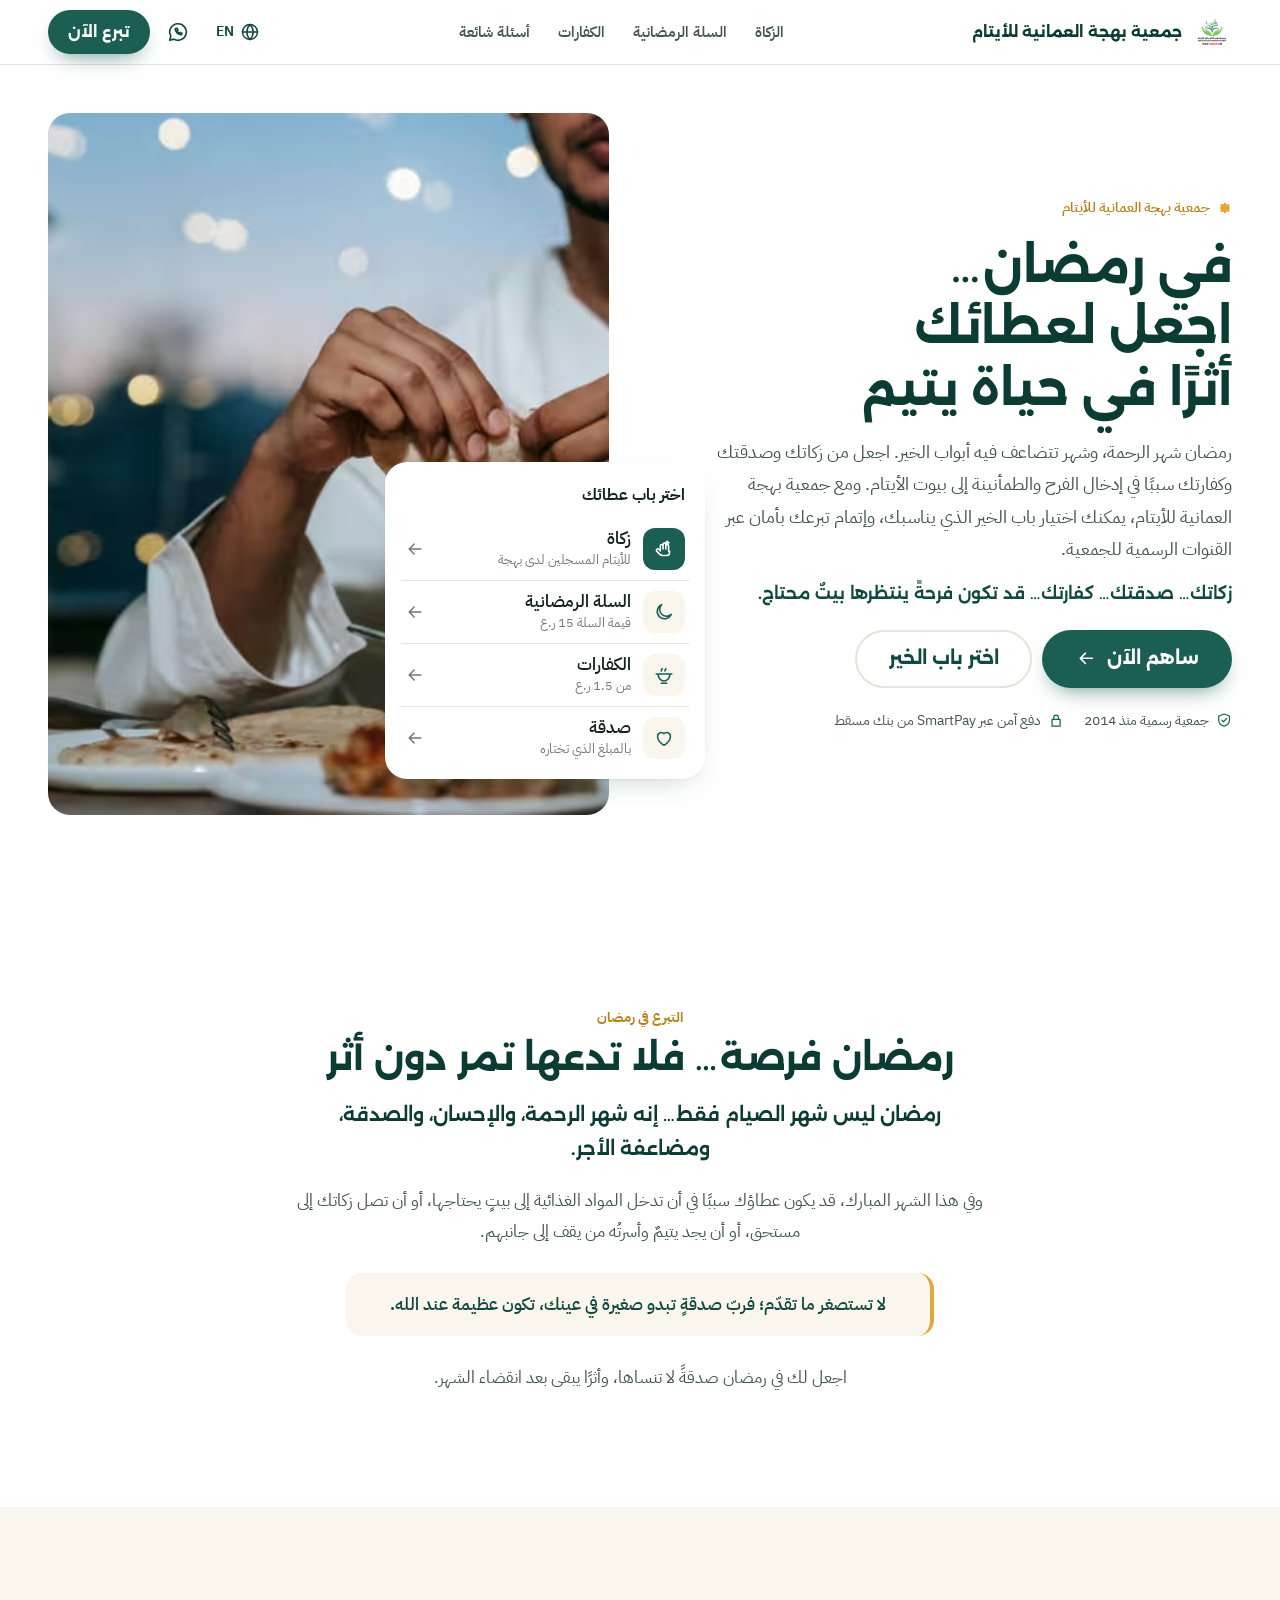
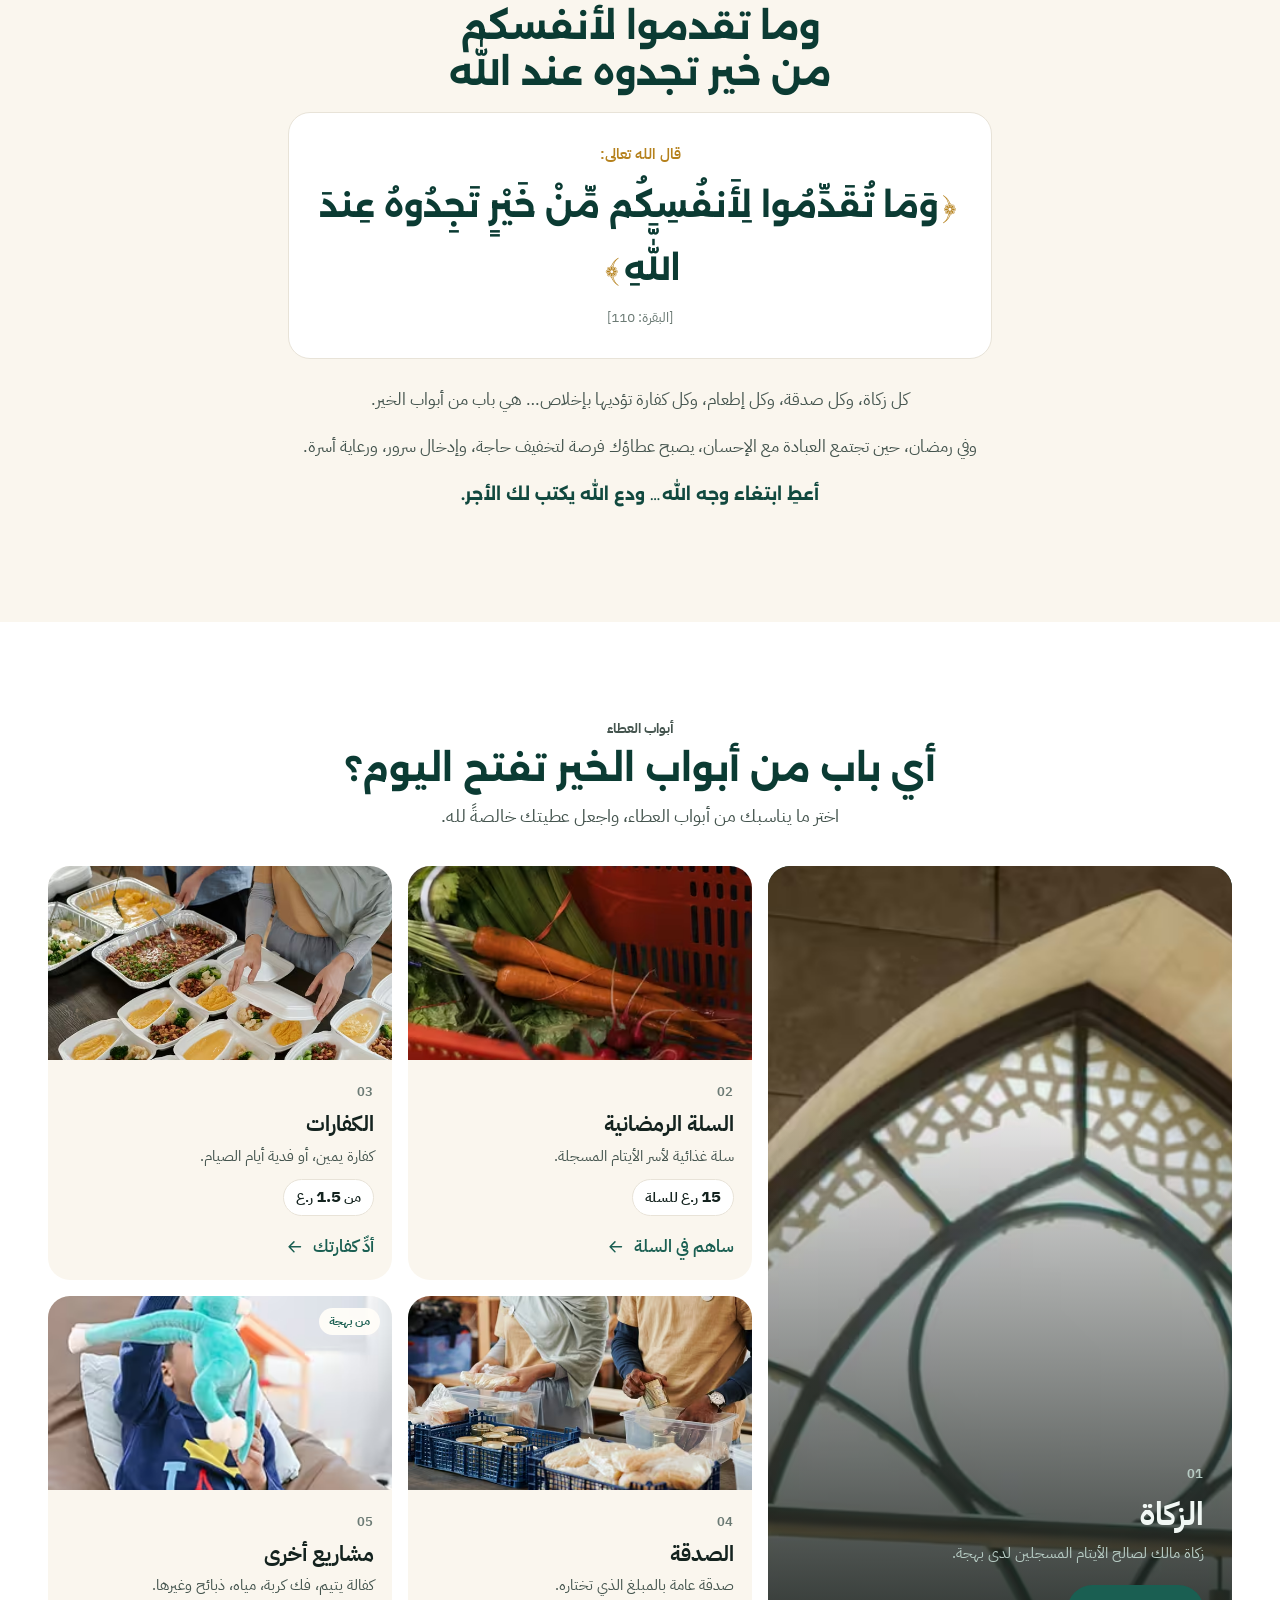
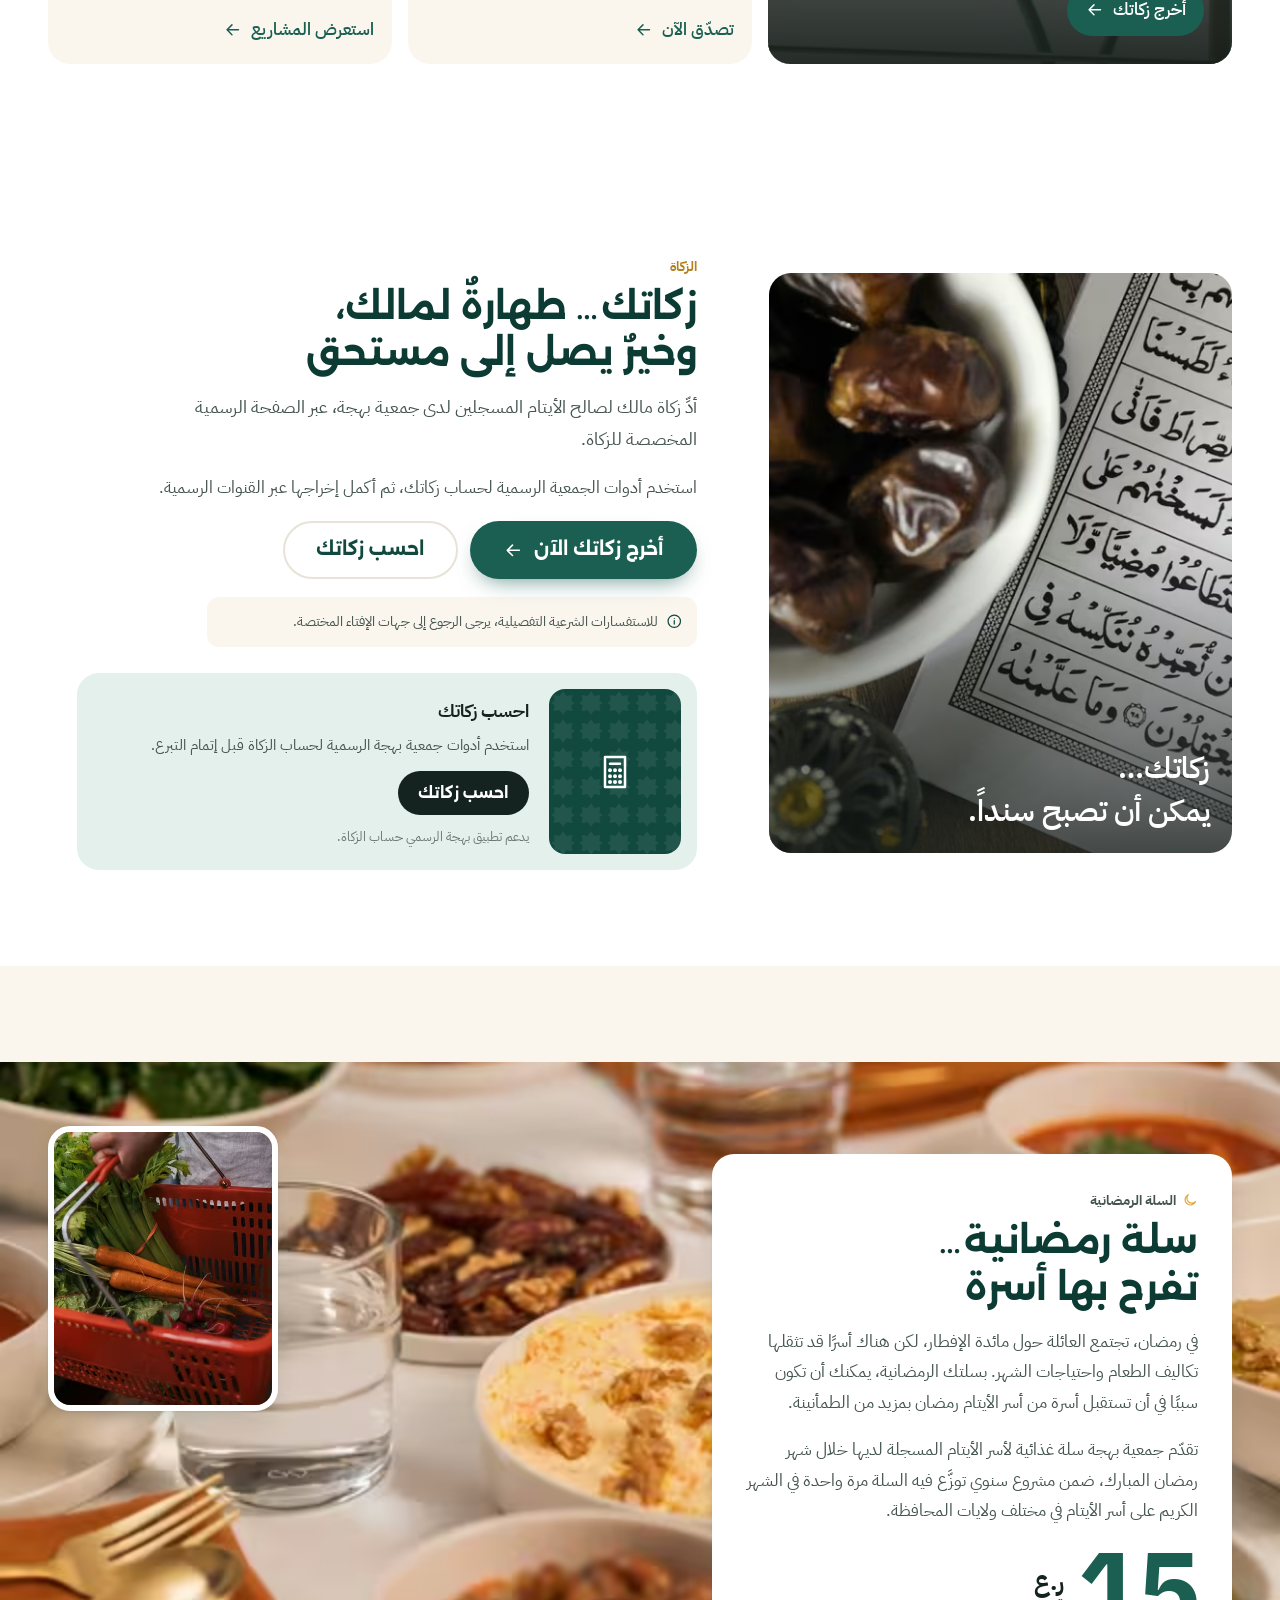
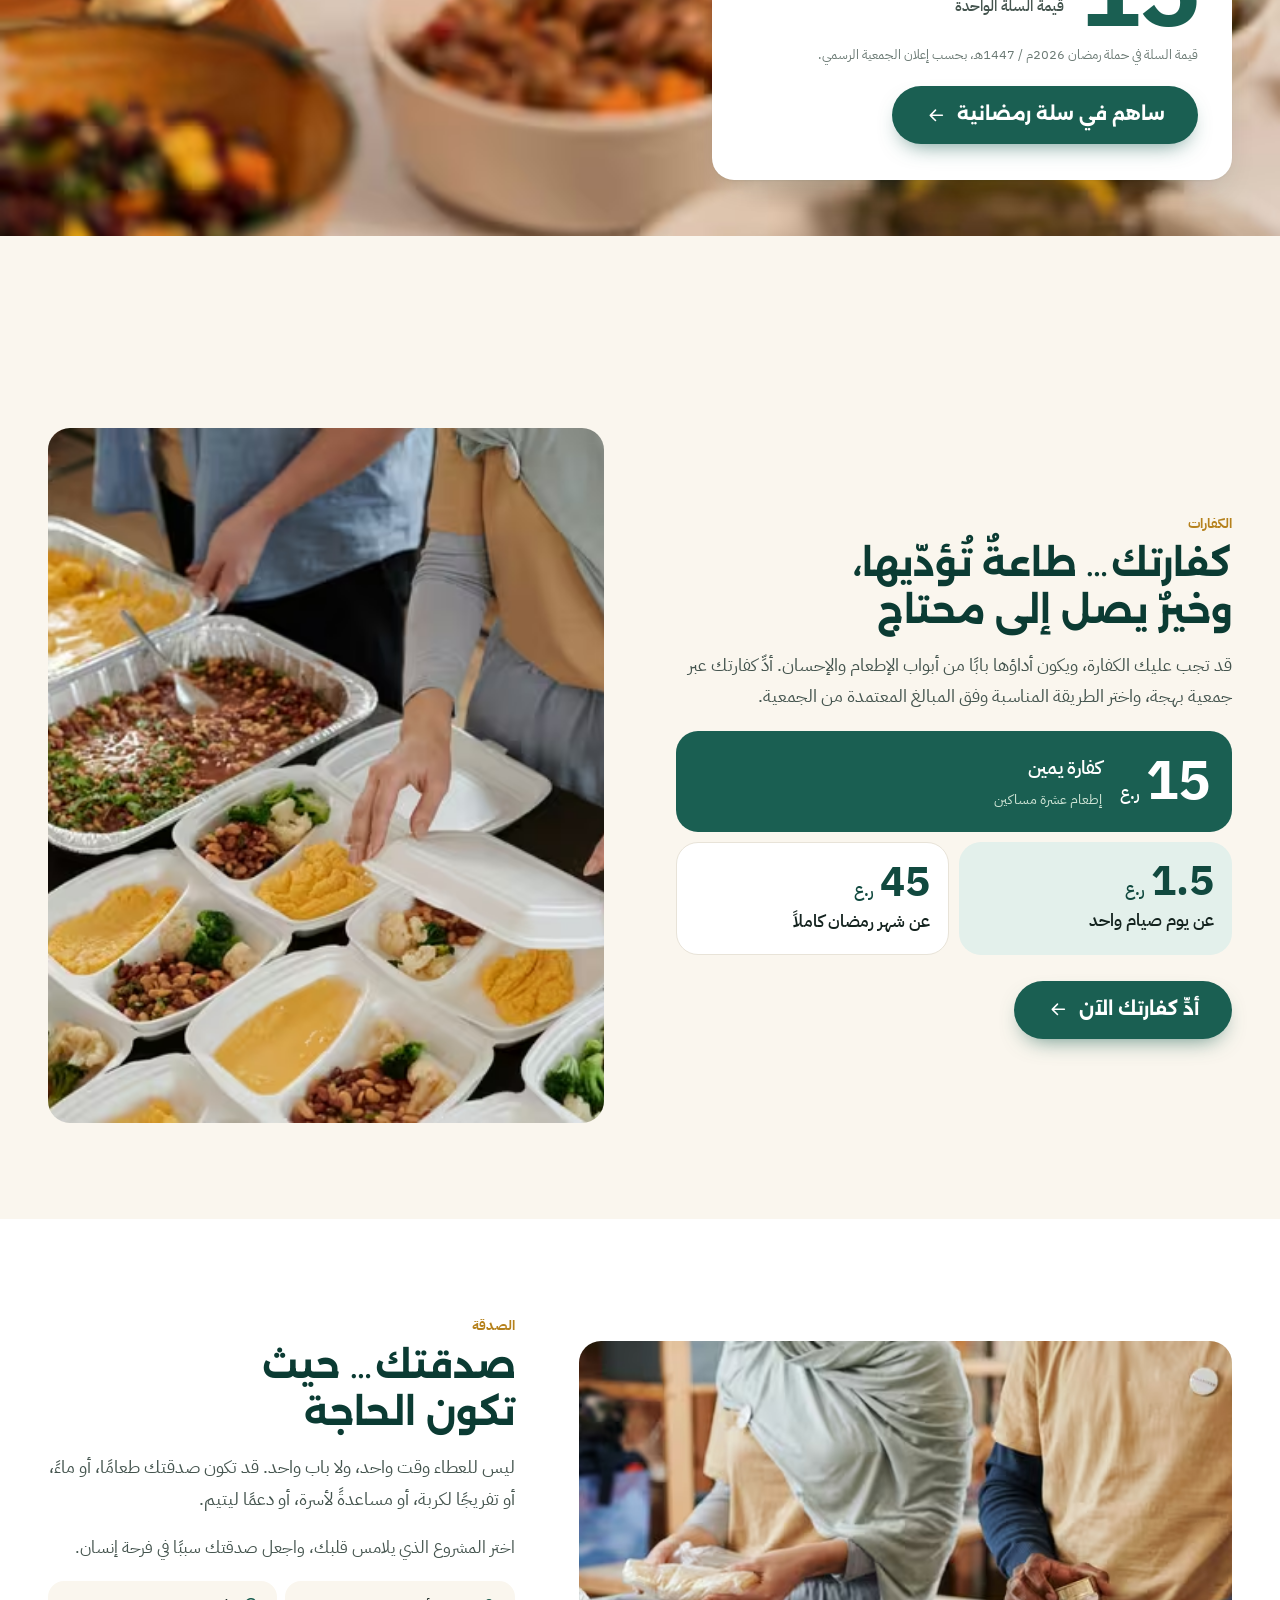
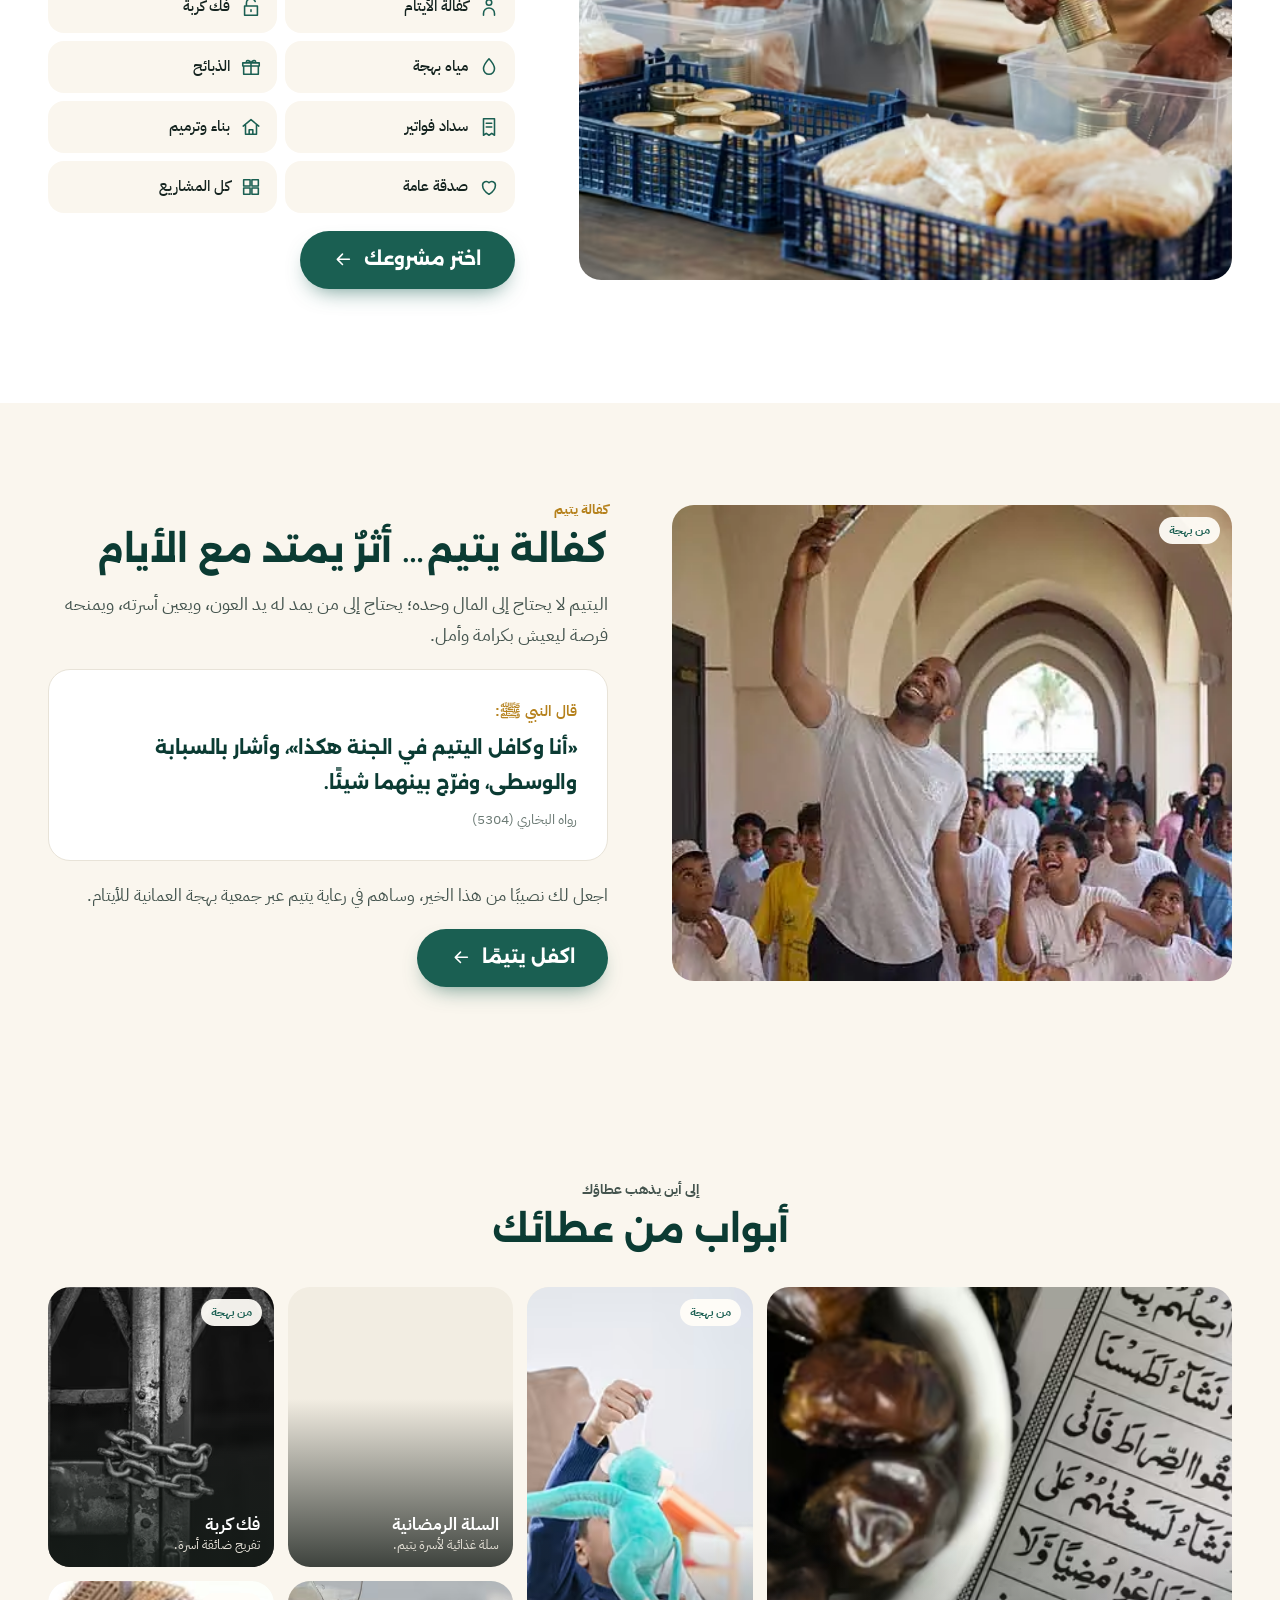
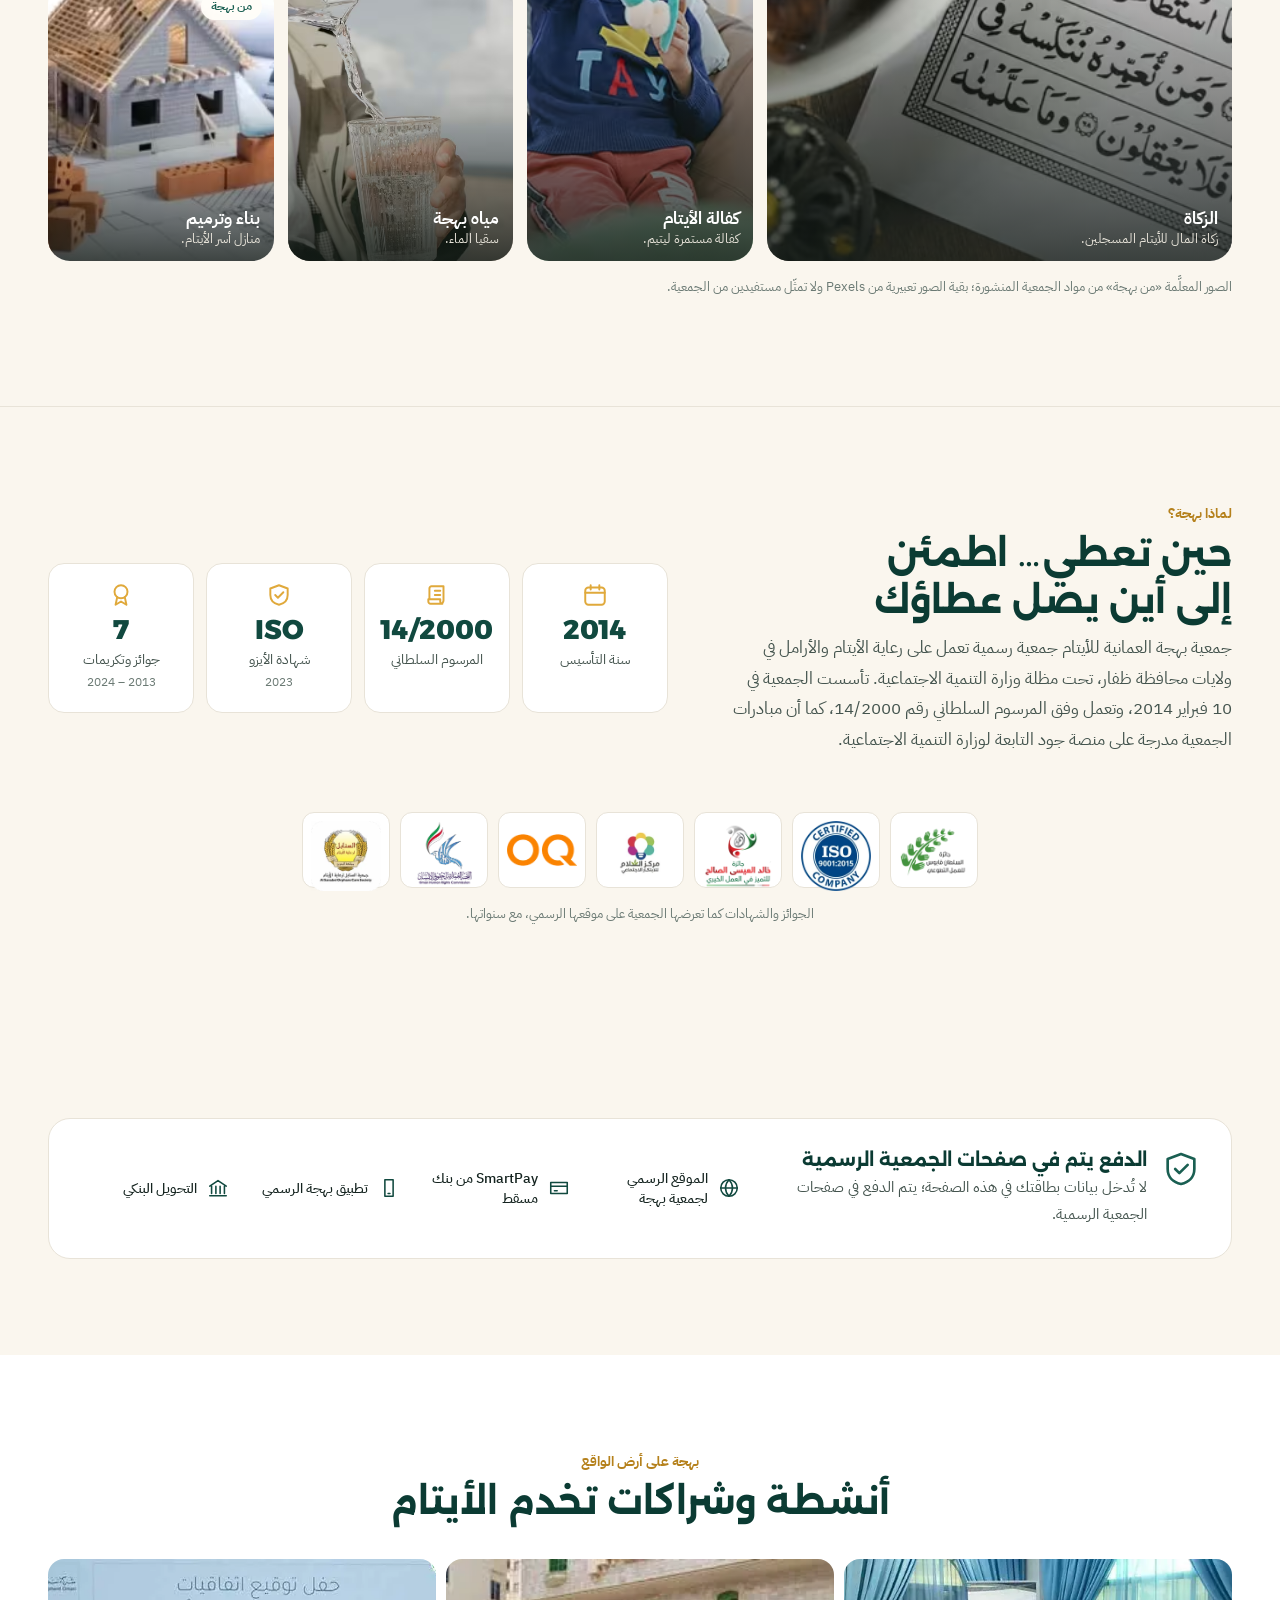
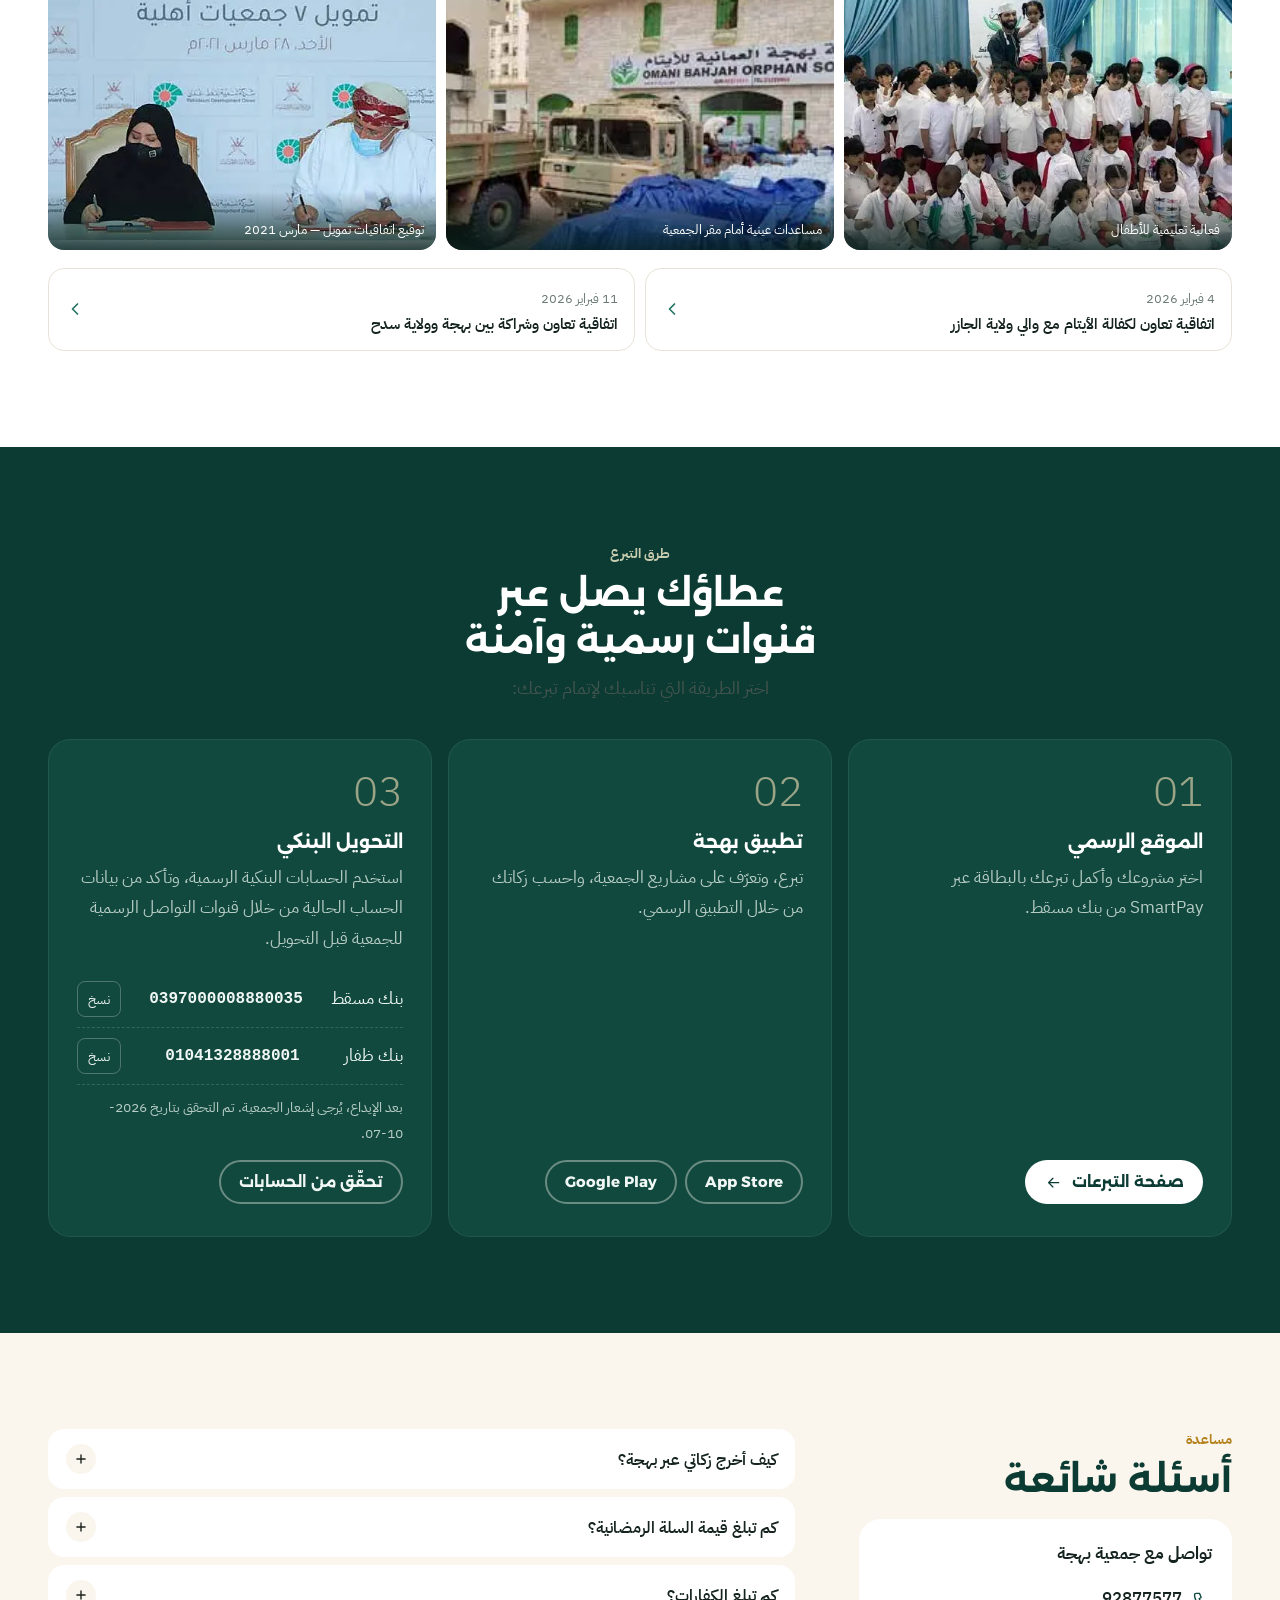
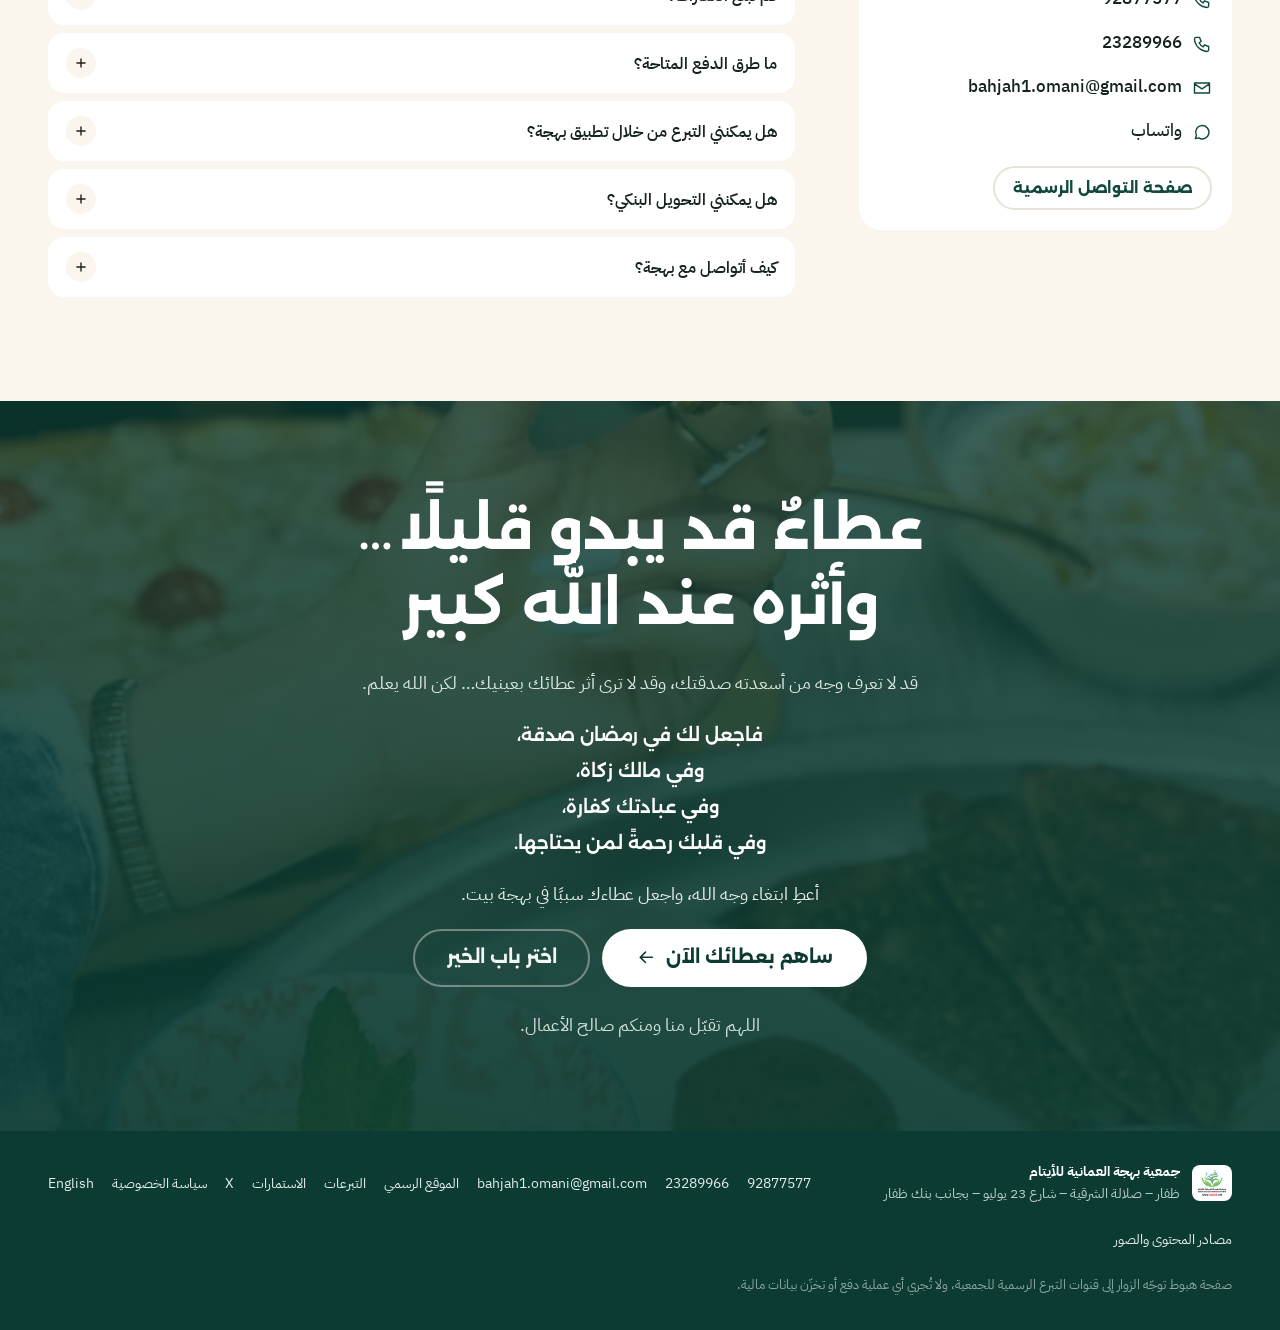
==== commit 50ce4a1a: "Rewrite Fak Korba page content in the same spiritual, dignified tone - Deeper hero copy + whisper li" ====
--- a/index.html
+++ b/index.html
@@ -29,7 +29,7 @@
 <link rel="preconnect" href="https://fonts.googleapis.com">
 <link rel="preconnect" href="https://fonts.gstatic.com" crossorigin>
 <link href="https://fonts.googleapis.com/css2?family=Alexandria:wght@600;700;800&family=IBM+Plex+Sans+Arabic:wght@300;400;500;600;700&display=swap" rel="stylesheet">
-<link rel="stylesheet" href="assets/css/styles.css?v=c878a6915f">
+<link rel="stylesheet" href="assets/css/styles.css?v=8d1745908f">
 
 <script type="application/ld+json">
 {
@@ -752,7 +752,7 @@
   <a class="btn btn-primary btn-block" href="#choose" data-cta="sticky" data-campaign-cta="sticky" tabindex="-1">اختر باب الخير</a>
 </div>
 
-<script src="assets/js/i18n.js?v=1153cd6dda" defer></script>
+<script src="assets/js/i18n.js?v=ad39705c3b" defer></script>
 <script src="assets/js/app.js?v=da23520ea7" defer></script>
 </body>
 </html>
--- a/assets/css/styles.css
+++ b/assets/css/styles.css
@@ -819,3 +819,9 @@
 .ayah-meaning:empty { display: none; }
 .ayah .orn { font-family: "Noto Naskh Arabic", "Amiri", "Traditional Arabic", "Geeza Pro", "Arial", serif; font-weight: 400; color: var(--gold-ink); padding-inline: 4px; }
 @media (min-width: 900px) { .hero-copy h1 { font-size: clamp(2.6rem, 3.7vw, 3.6rem); } }
+/* Fak Korba content additions */
+.fk-whisper { margin: -10px 0 20px; font: 600 1.08rem/1.7 var(--font-display); color: #f3e3b8; }
+.hadith-center { margin-inline: auto; max-width: 680px; text-align: center; }
+.final-ayah { margin: 0 0 10px; font: 700 clamp(1.3rem, 5vw, 1.7rem)/1.8 var(--font-display); color: #f3e3b8 !important; }
+.final-ayah .orn { font-family: "Noto Naskh Arabic", "Amiri", "Traditional Arabic", "Geeza Pro", "Arial", serif; font-weight: 400; padding-inline: 4px; }
+.final-ayah cite { font: 400 .85rem var(--font); font-style: normal; color: #cfe3da; }
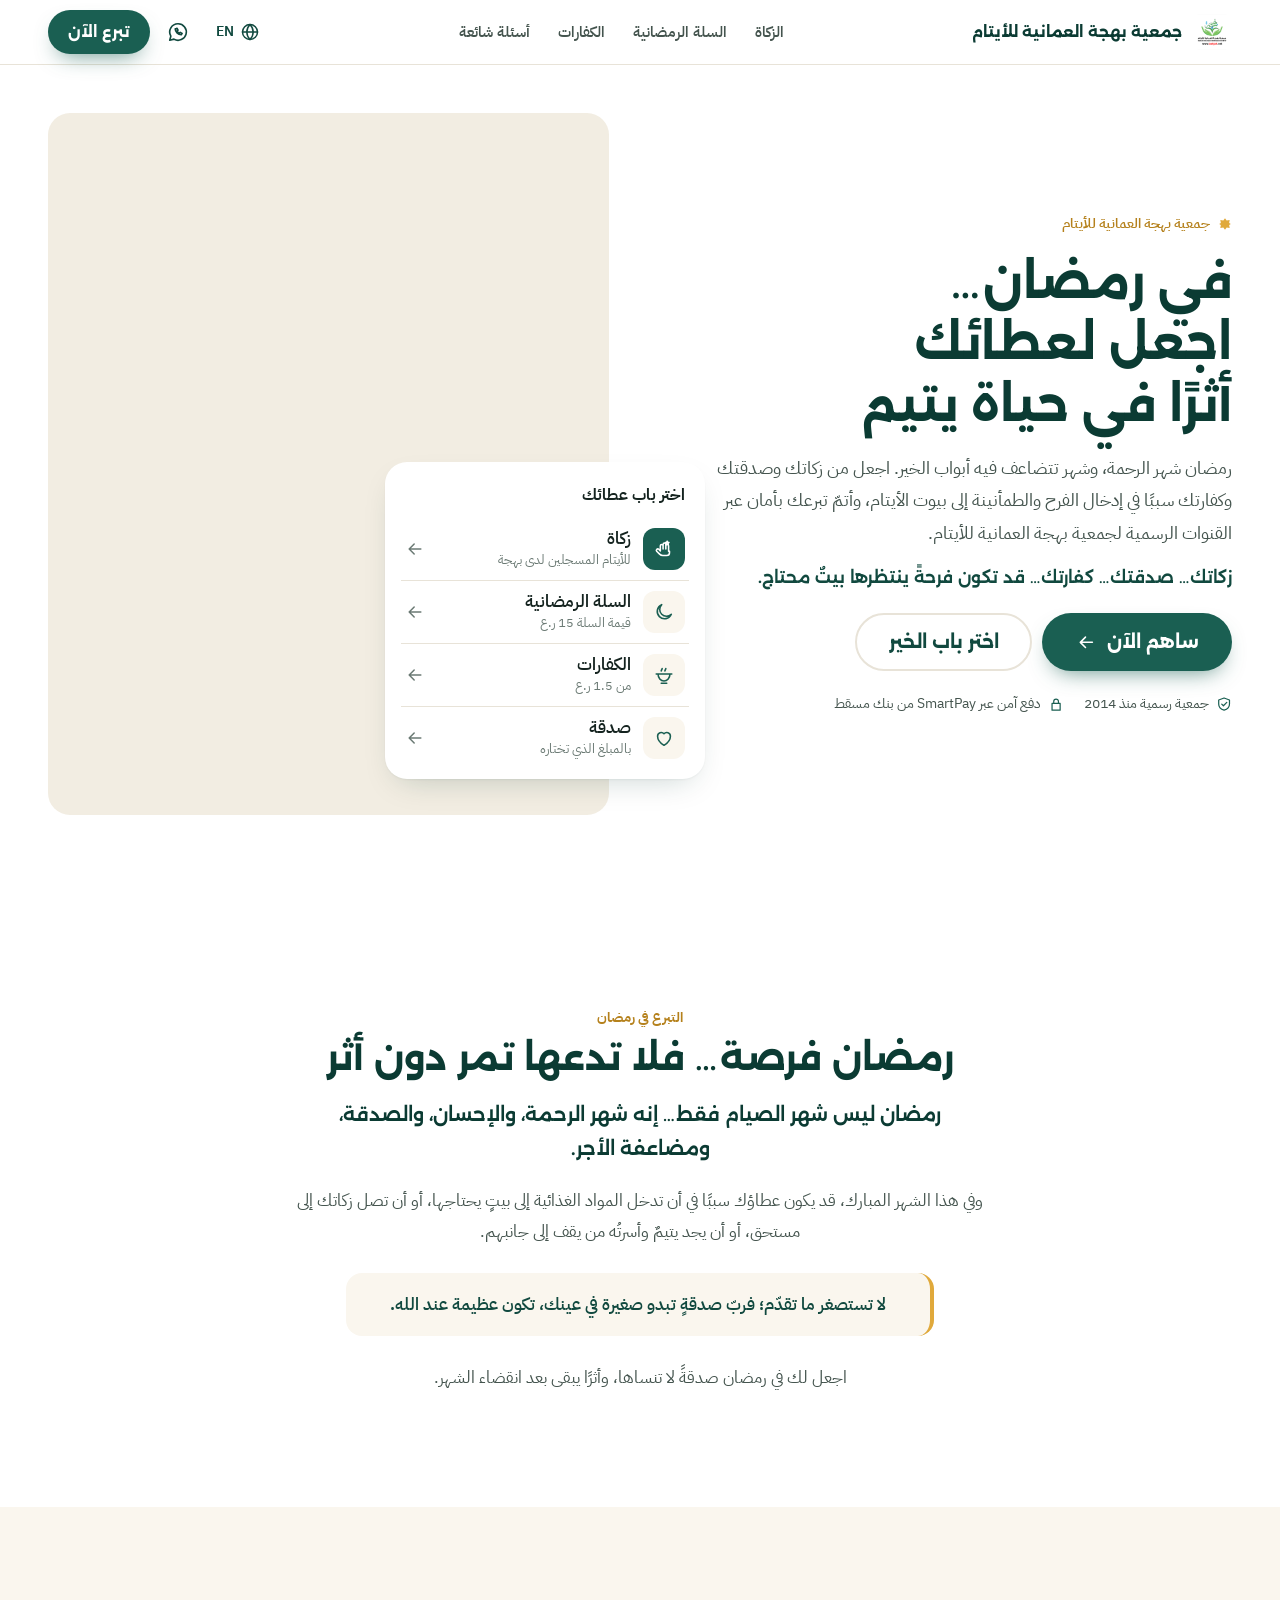
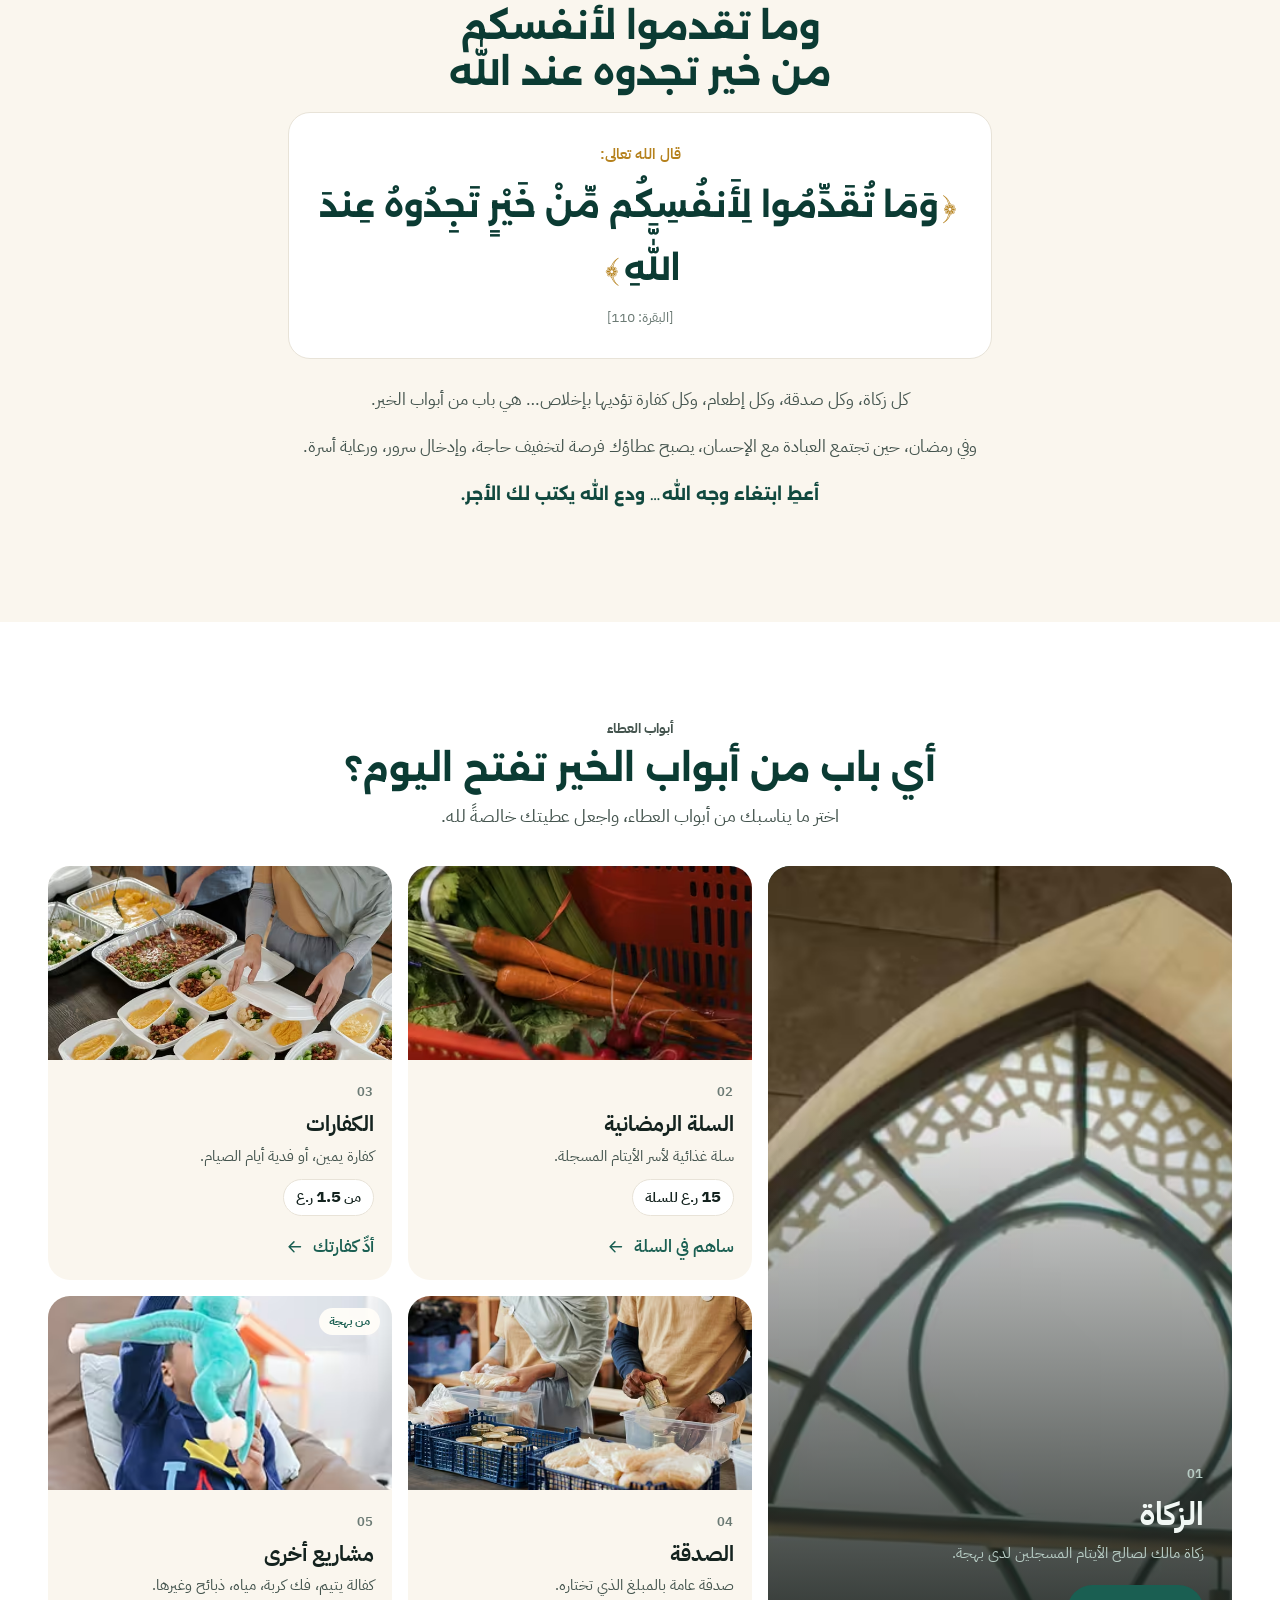
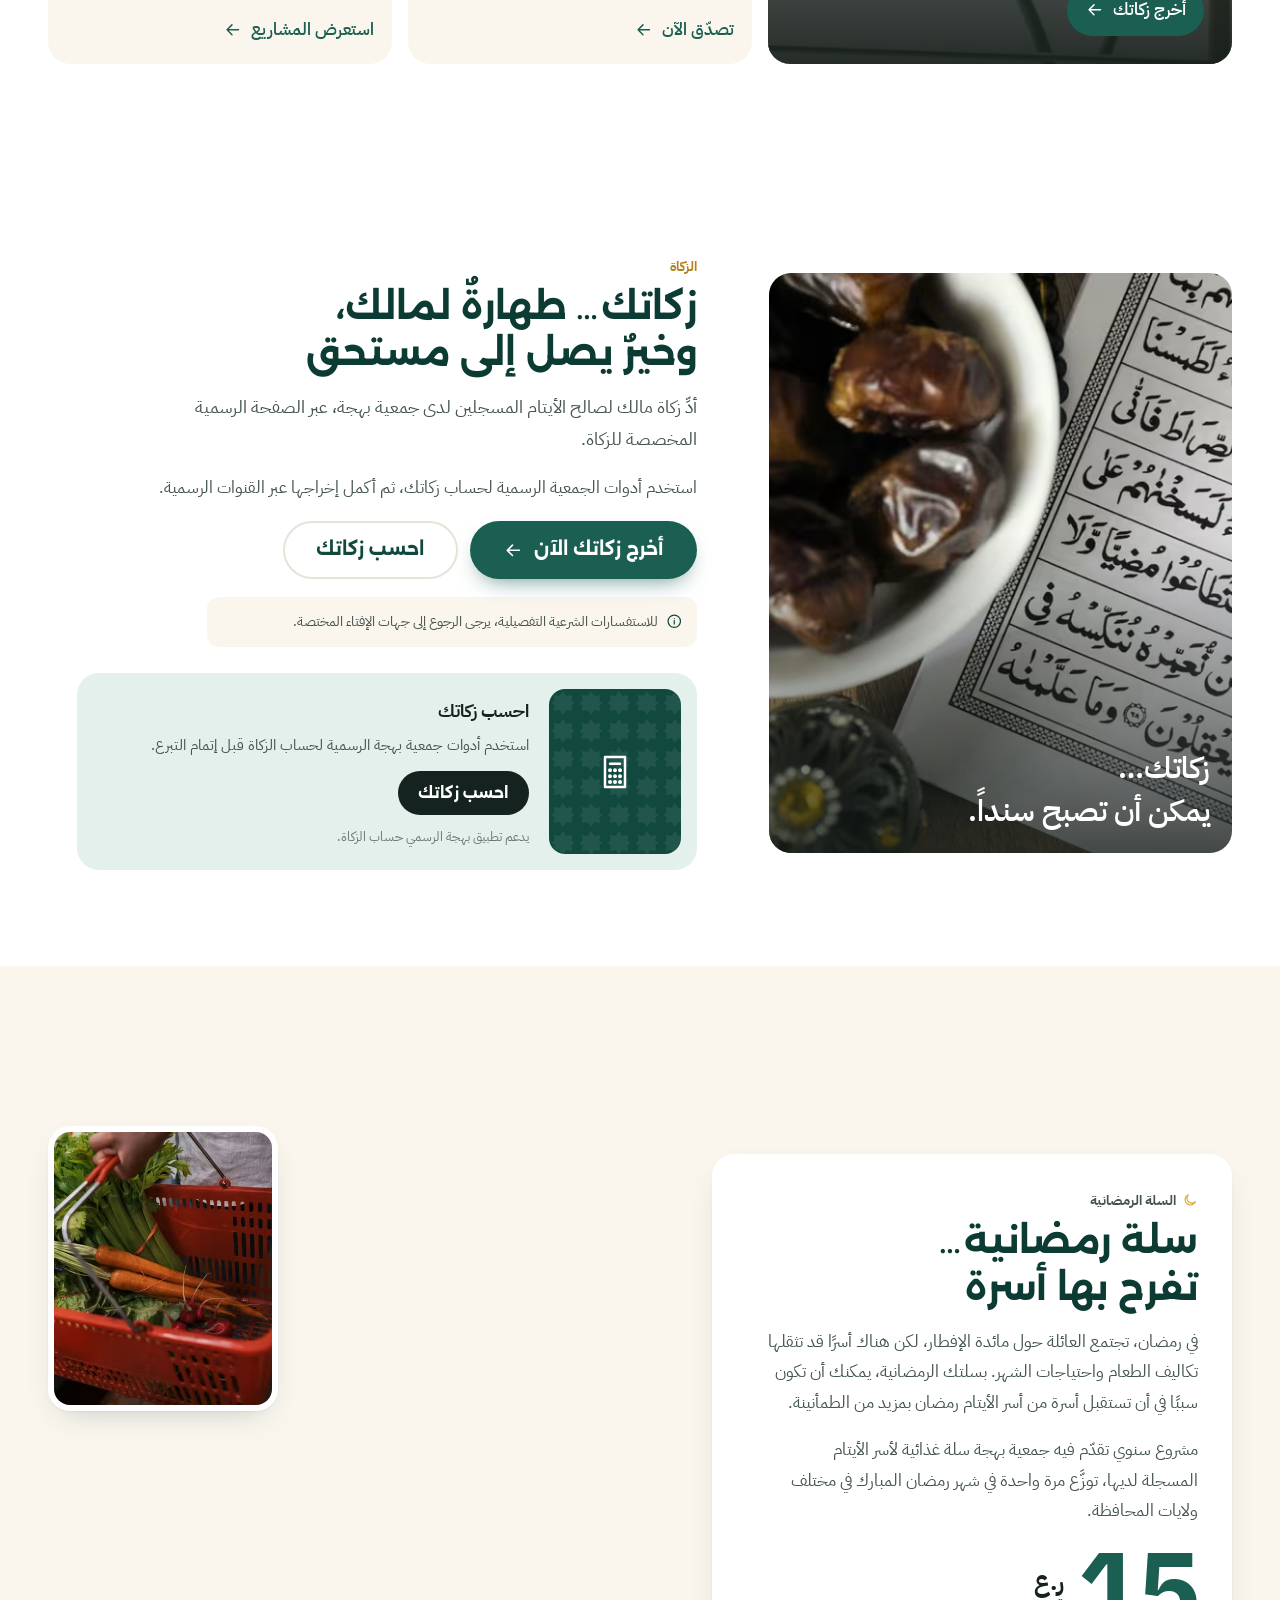
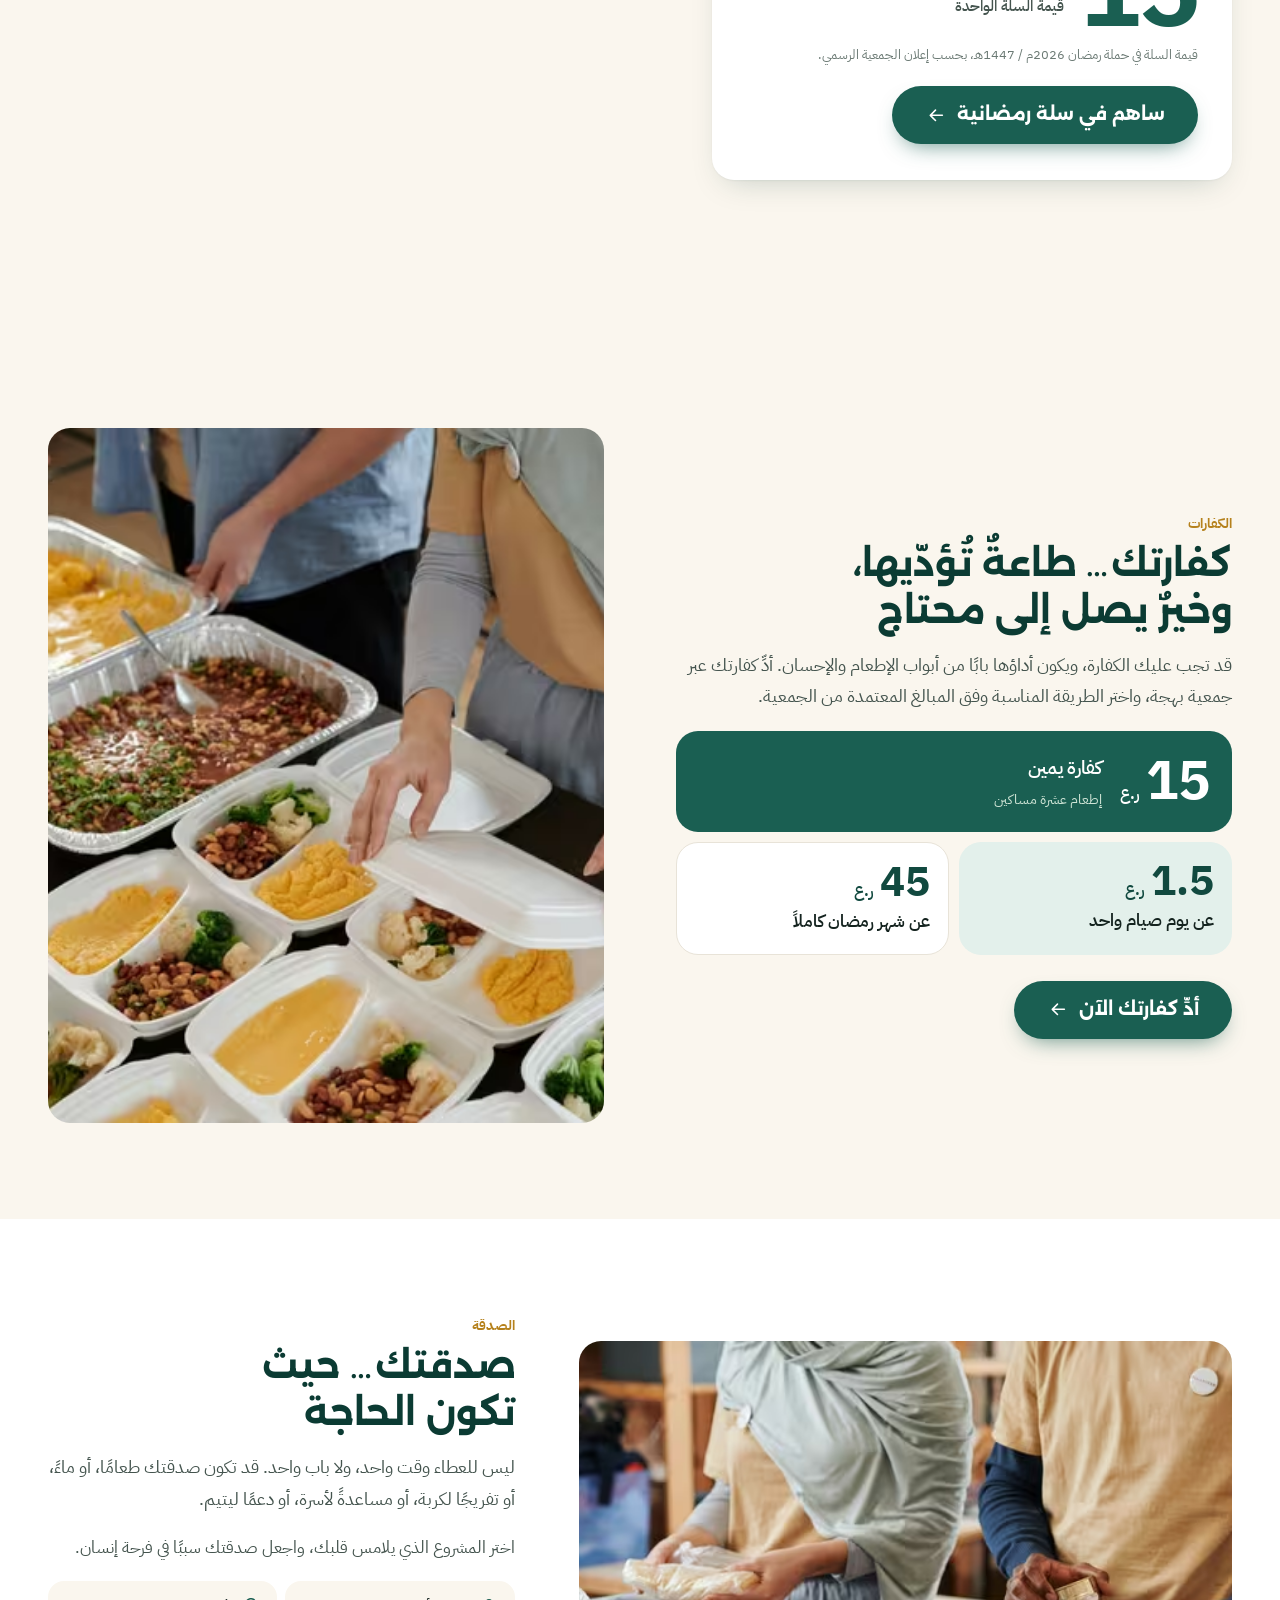
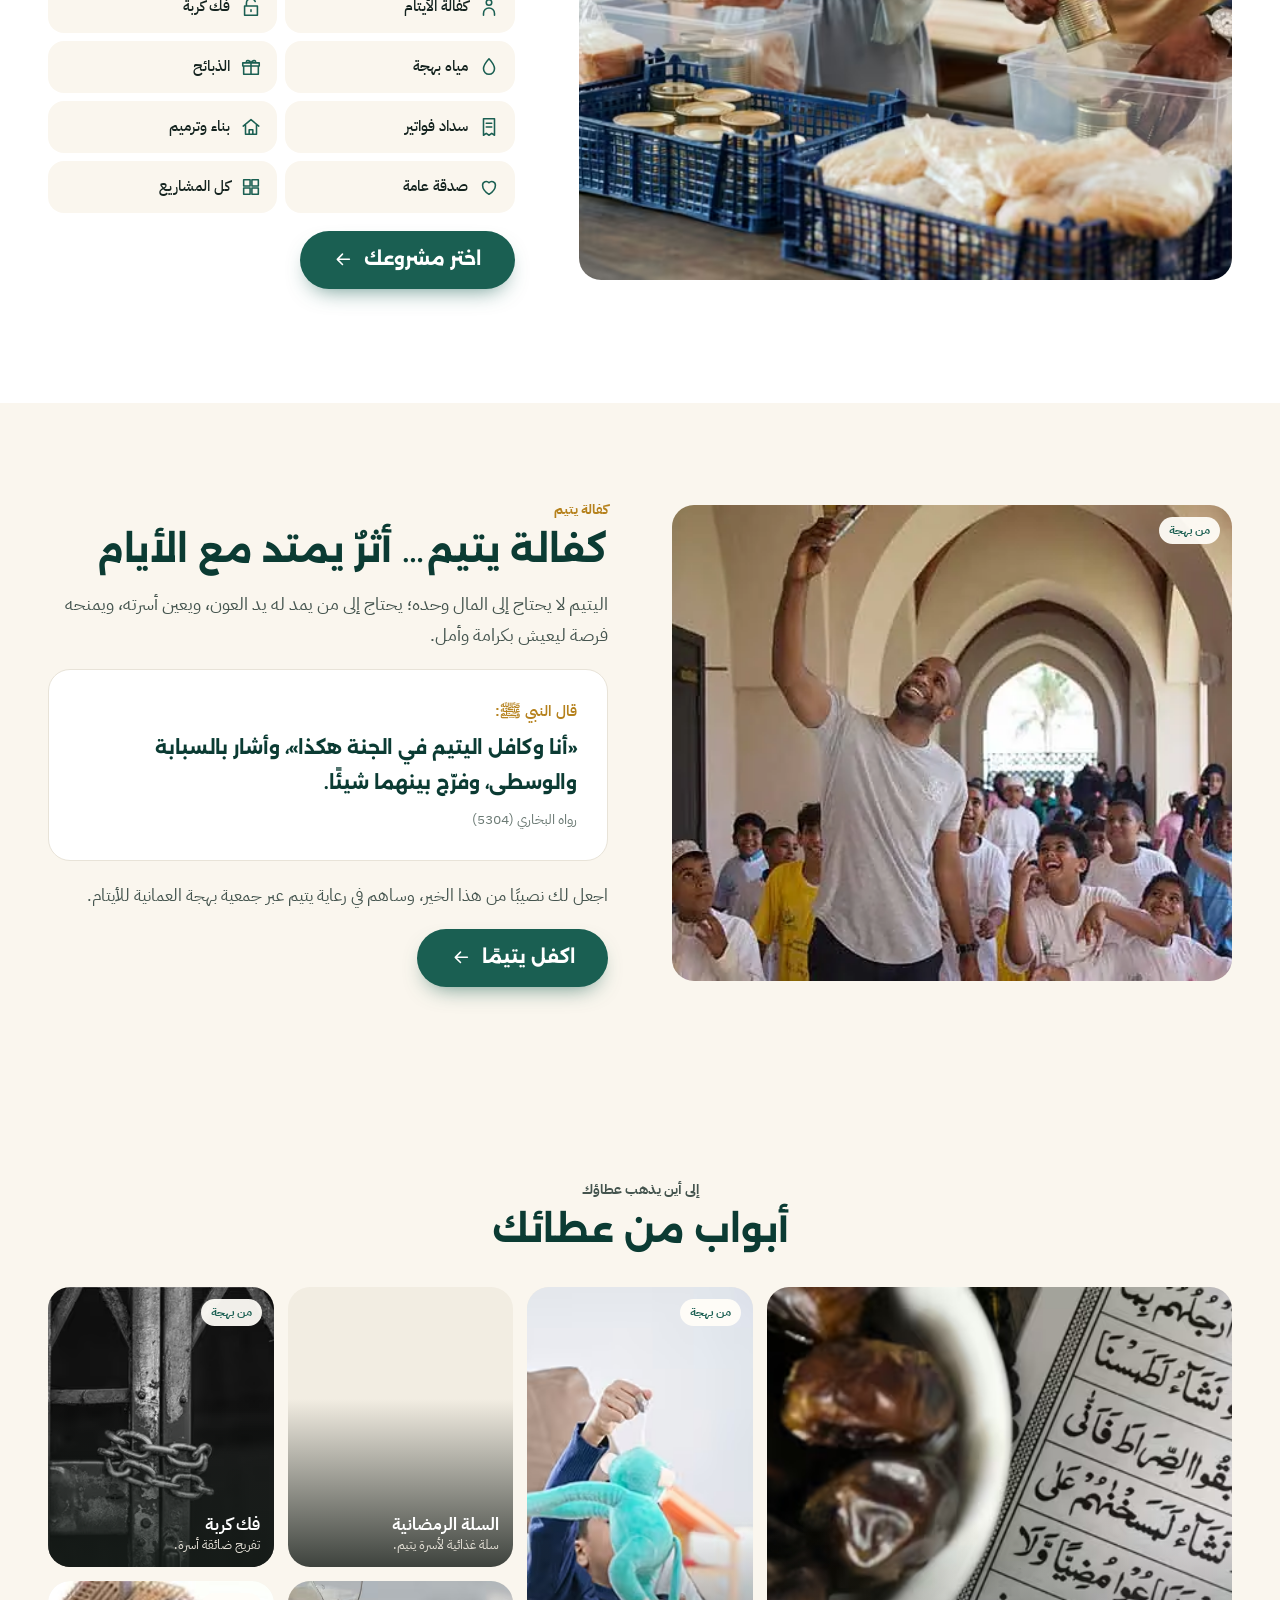
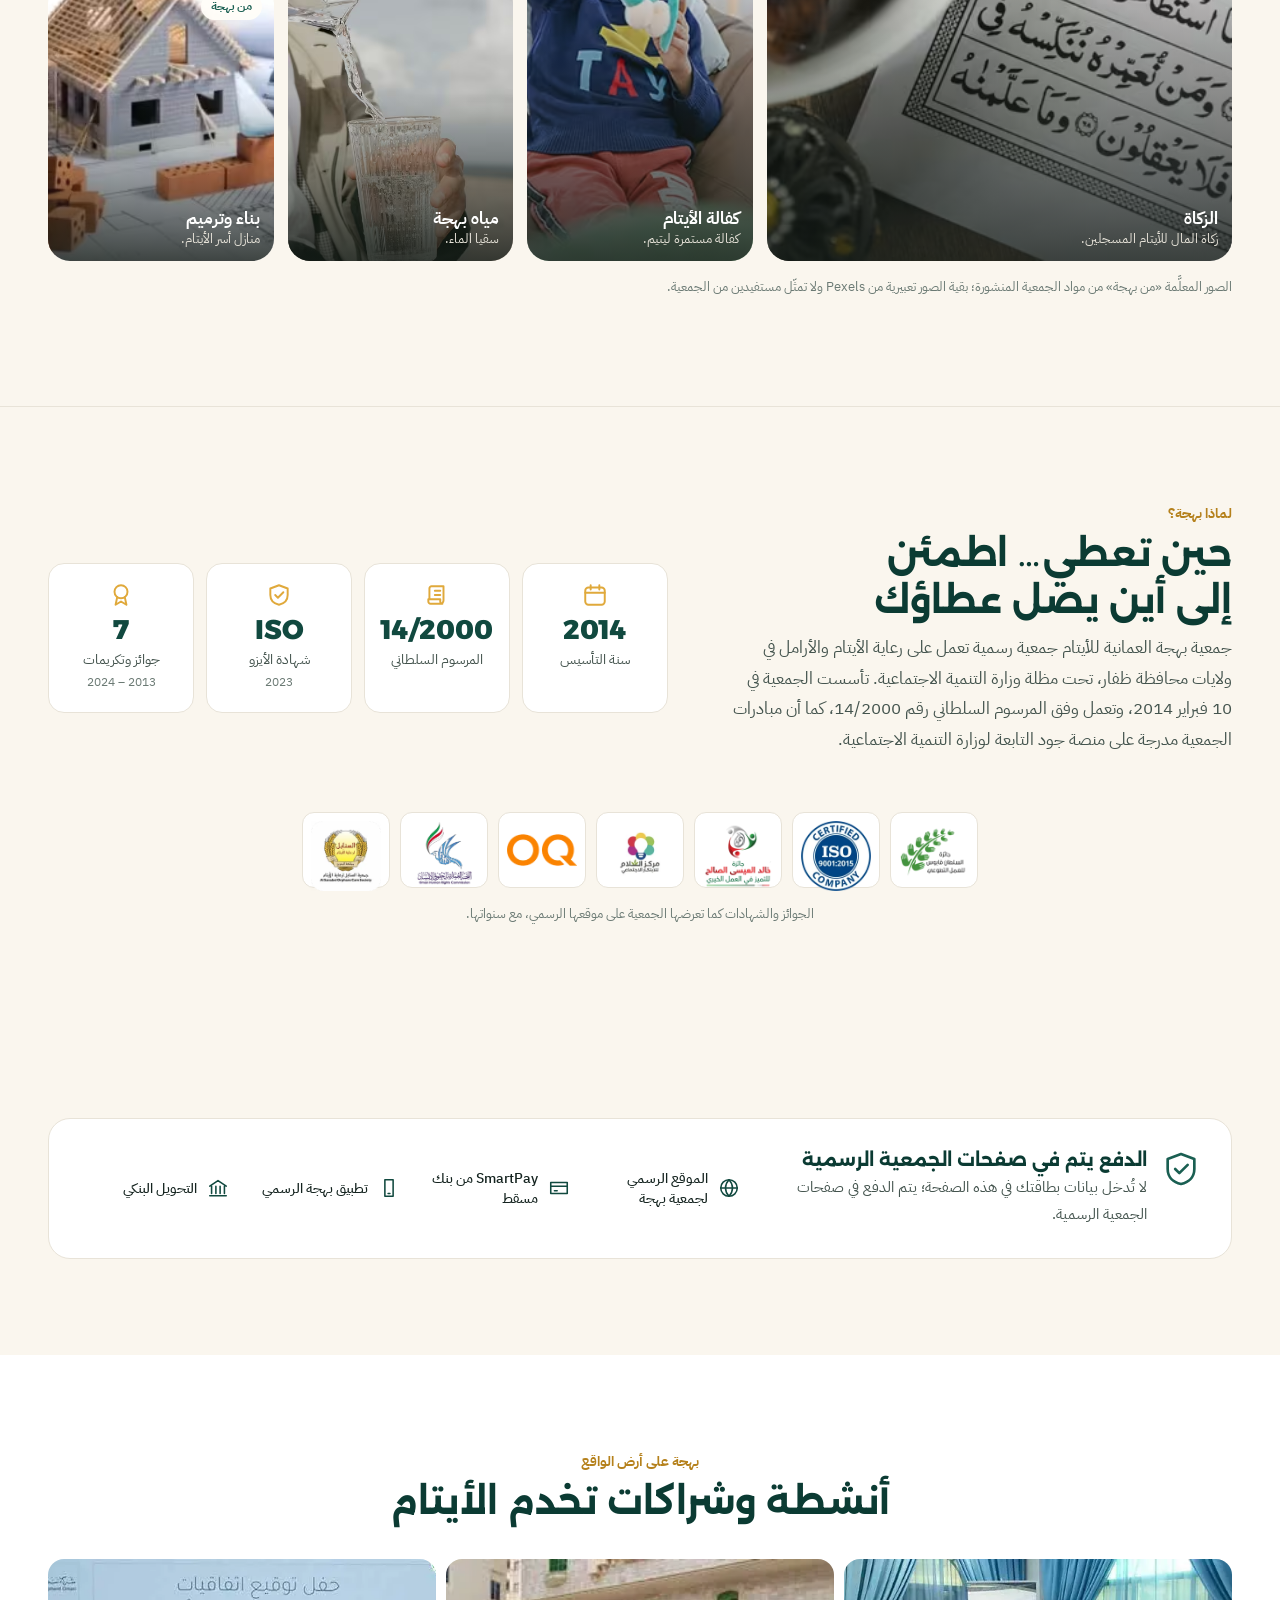
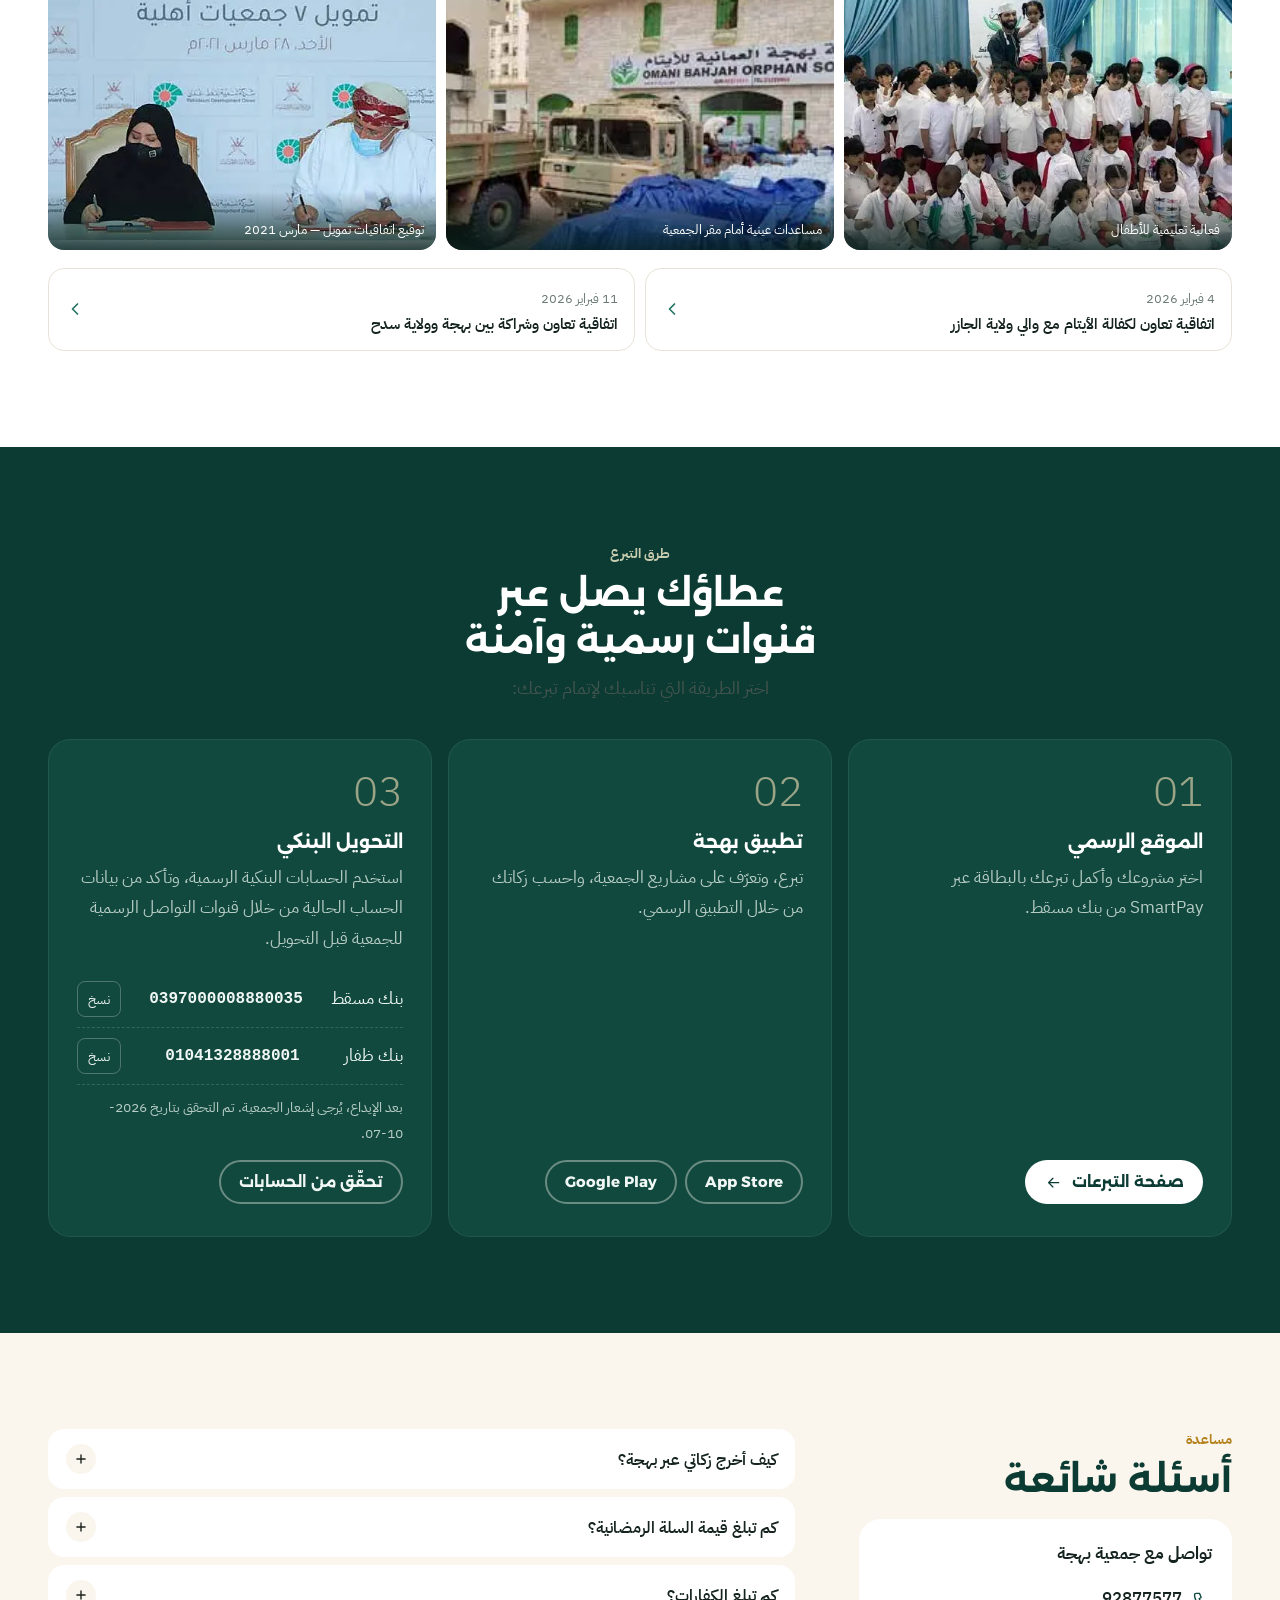
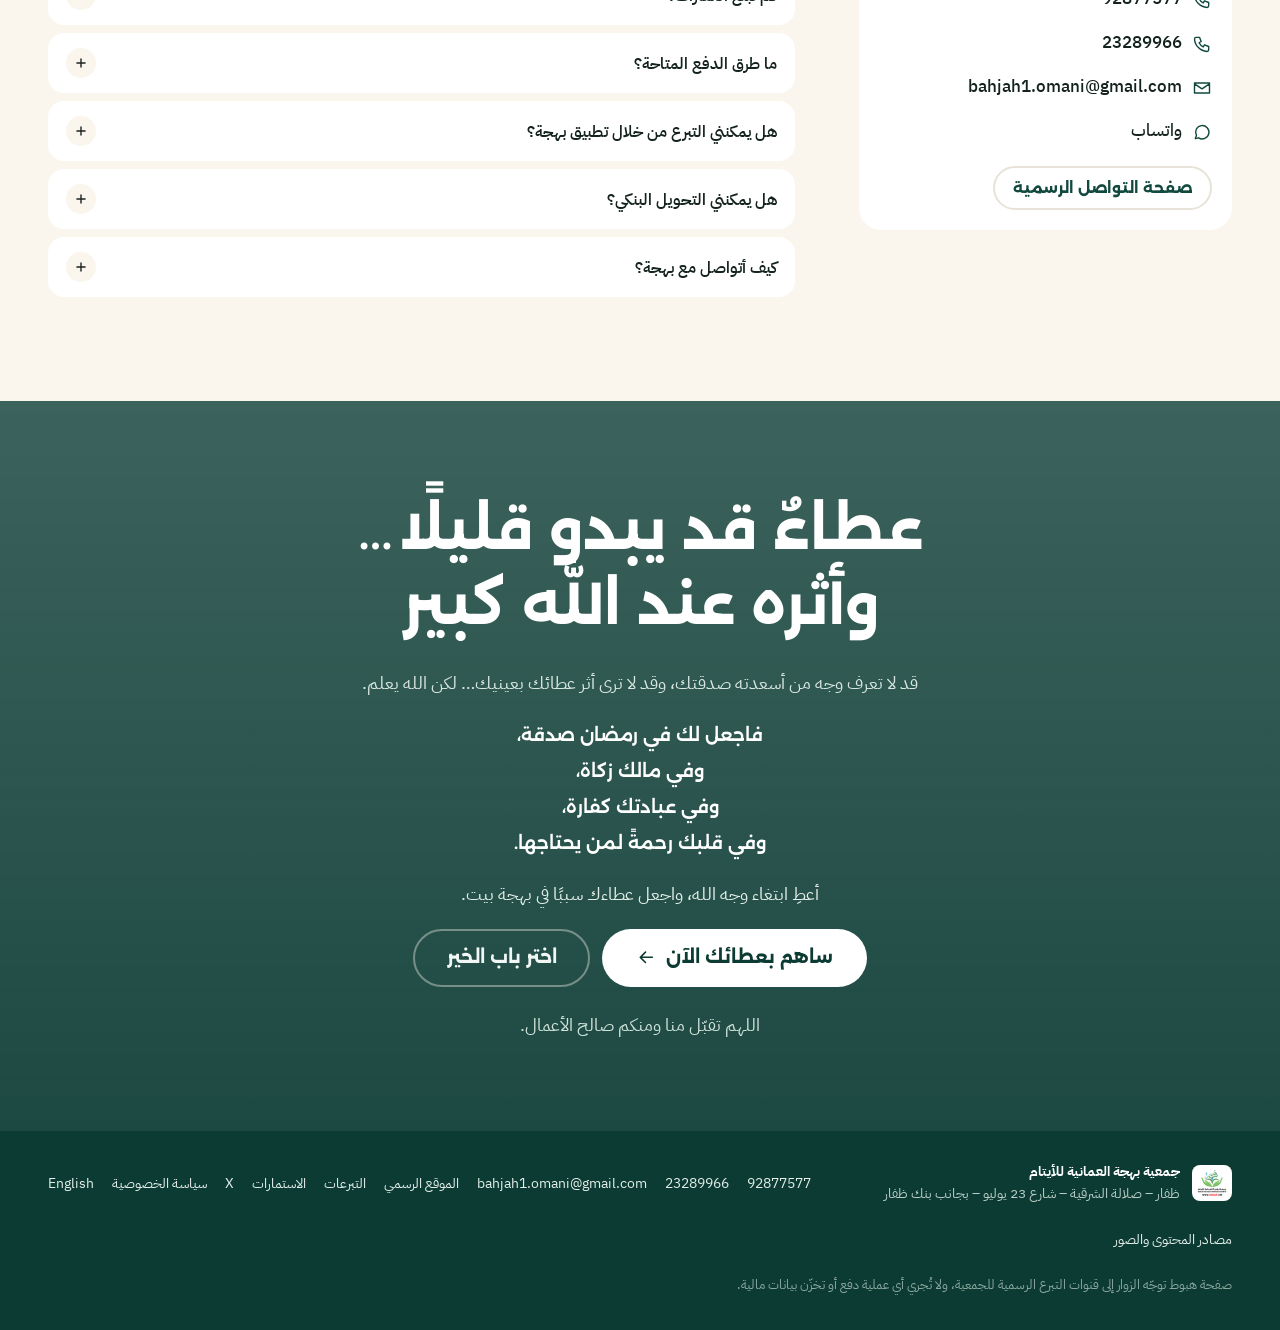
==== commit 77072418: "QA pass: tighten copy and fix alignment across breakpoints - Shorter hero copy (main + Fak Korba) an" ====
--- a/index.html
+++ b/index.html
@@ -29,7 +29,7 @@
 <link rel="preconnect" href="https://fonts.googleapis.com">
 <link rel="preconnect" href="https://fonts.gstatic.com" crossorigin>
 <link href="https://fonts.googleapis.com/css2?family=Alexandria:wght@600;700;800&family=IBM+Plex+Sans+Arabic:wght@300;400;500;600;700&display=swap" rel="stylesheet">
-<link rel="stylesheet" href="assets/css/styles.css?v=8d1745908f">
+<link rel="stylesheet" href="assets/css/styles.css?v=e7bc3978d7">
 
 <script type="application/ld+json">
 {
@@ -47,7 +47,7 @@
 }
 </script>
 <script>document.documentElement.classList.add("js");</script>
-<script src="assets/js/config.js?v=a026cf1469"></script>
+<script src="assets/js/config.js?v=0c060a8ad2"></script>
 </head>
 <body>
 <svg width="0" height="0" style="position:absolute" aria-hidden="true" focusable="false">
@@ -115,7 +115,7 @@
       <div class="hero-copy">
         <p class="eyebrow"><svg class="star" aria-hidden="true"><use href="#i-star"/></svg><span data-campaign-text="eyebrow">جمعية بهجة العمانية للأيتام</span></p>
         <h1 id="hero-title" data-campaign-text="headline">في رمضان… اجعل لعطائك أثرًا في حياة يتيم</h1>
-        <p class="hero-sub" data-campaign-text="sub">رمضان شهر الرحمة، وشهر تتضاعف فيه أبواب الخير. اجعل من زكاتك وصدقتك وكفارتك سببًا في إدخال الفرح والطمأنينة إلى بيوت الأيتام. ومع جمعية بهجة العمانية للأيتام، يمكنك اختيار باب الخير الذي يناسبك، وإتمام تبرعك بأمان عبر القنوات الرسمية للجمعية.</p>
+        <p class="hero-sub" data-campaign-text="sub">رمضان شهر الرحمة، وشهر تتضاعف فيه أبواب الخير. اجعل من زكاتك وصدقتك وكفارتك سببًا في إدخال الفرح والطمأنينة إلى بيوت الأيتام، وأتمّ تبرعك بأمان عبر القنوات الرسمية لجمعية بهجة العمانية للأيتام.</p>
         <p class="hero-whisper" data-i18n="hero.whisper">زكاتك… صدقتك… كفارتك… قد تكون فرحةً ينتظرها بيتٌ محتاج.</p>
         <div class="hero-actions">
           <a id="hero-cta" class="btn btn-primary btn-lg" href="https://bahjah.org.om/wp/التبرعات/" data-route="hub" data-category="general" data-cta="hero_primary" data-campaign-cta="primary">ساهم الآن<svg class="ico arr" aria-hidden="true"><use href="#i-arrow"/></svg></a>
@@ -353,7 +353,7 @@
           <p class="kicker"><svg class="ico" aria-hidden="true"><use href="#i-moon"/></svg><span data-i18n="ramadan.kicker">السلة الرمضانية</span></p>
           <h2 id="ramadan-title" data-i18n="ramadan.title">سلة رمضانية… تفرح بها أسرة</h2>
           <p data-i18n="ramadan.story">في رمضان، تجتمع العائلة حول مائدة الإفطار، لكن هناك أسرًا قد تثقلها تكاليف الطعام واحتياجات الشهر. بسلتك الرمضانية، يمكنك أن تكون سببًا في أن تستقبل أسرة من أسر الأيتام رمضان بمزيد من الطمأنينة.</p>
-          <p data-i18n="ramadan.text">تقدّم جمعية بهجة سلة غذائية لأسر الأيتام المسجلة لديها خلال شهر رمضان المبارك، ضمن مشروع سنوي توزَّع فيه السلة مرة واحدة في الشهر الكريم على أسر الأيتام في مختلف ولايات المحافظة.</p>
+          <p data-i18n="ramadan.text">مشروع سنوي تقدّم فيه جمعية بهجة سلة غذائية لأسر الأيتام المسجلة لديها، توزَّع مرة واحدة في شهر رمضان المبارك في مختلف ولايات المحافظة.</p>
           <div class="big-amt">
             <span class="big-num">15</span>
             <span class="big-unit" data-i18n="ramadan.unit">ر.ع<small>قيمة السلة الواحدة</small></span>
@@ -752,7 +752,7 @@
   <a class="btn btn-primary btn-block" href="#choose" data-cta="sticky" data-campaign-cta="sticky" tabindex="-1">اختر باب الخير</a>
 </div>
 
-<script src="assets/js/i18n.js?v=ad39705c3b" defer></script>
+<script src="assets/js/i18n.js?v=0992486085" defer></script>
 <script src="assets/js/app.js?v=da23520ea7" defer></script>
 </body>
 </html>
--- a/assets/css/styles.css
+++ b/assets/css/styles.css
@@ -825,3 +825,37 @@
 .final-ayah { margin: 0 0 10px; font: 700 clamp(1.3rem, 5vw, 1.7rem)/1.8 var(--font-display); color: #f3e3b8 !important; }
 .final-ayah .orn { font-family: "Noto Naskh Arabic", "Amiri", "Traditional Arabic", "Geeza Pro", "Arial", serif; font-weight: 400; padding-inline: 4px; }
 .final-ayah cite { font: 400 .85rem var(--font); font-style: normal; color: #cfe3da; }
+
+/* =====================================================================
+   Layout polish after the content rewrite (QA 8 Oct 2026)
+   ===================================================================== */
+.brand { min-height: 44px; }
+
+/* Phones: shorter image crops so copy and CTAs come sooner */
+@media (max-width: 699px) {
+  .zakat-figure img { aspect-ratio: 16 / 11; }
+  .kafala-figure img { aspect-ratio: 16 / 10; }
+  .way { padding: 20px 18px; }
+  .way-no { font-size: 2rem; margin-bottom: 10px; }
+  .invite-quote { margin: 20px auto; }
+}
+/* Tablets (single-column range) */
+@media (min-width: 700px) and (max-width: 899px) {
+  .hero-img { aspect-ratio: 16 / 9; }
+  .kafala-figure img { aspect-ratio: 16 / 9; }
+}
+@media (min-width: 700px) and (max-width: 959px) {
+  .fk-help-grid { grid-template-columns: repeat(2, 1fr); }
+  .fk-pay-grid { grid-template-columns: minmax(0, 1fr); }
+}
+/* Small laptops: give dense blocks the full width */
+@media (min-width: 960px) and (max-width: 1179px) {
+  .why-grid { grid-template-columns: minmax(0, 1fr); gap: 28px; }
+  .why-grid .section-head { text-align: center; margin: 0 auto; }
+  .why-grid .section-head p { margin-inline: auto; }
+  .sadaqah-grid { grid-template-columns: 1fr 1fr; gap: 44px; }
+  .fk-pay-grid { grid-template-columns: minmax(0, 1fr); }
+}
+@media (min-width: 900px) and (max-width: 1179px) {
+  .pay-trust { grid-template-columns: minmax(0, 1fr); gap: 18px; }
+}
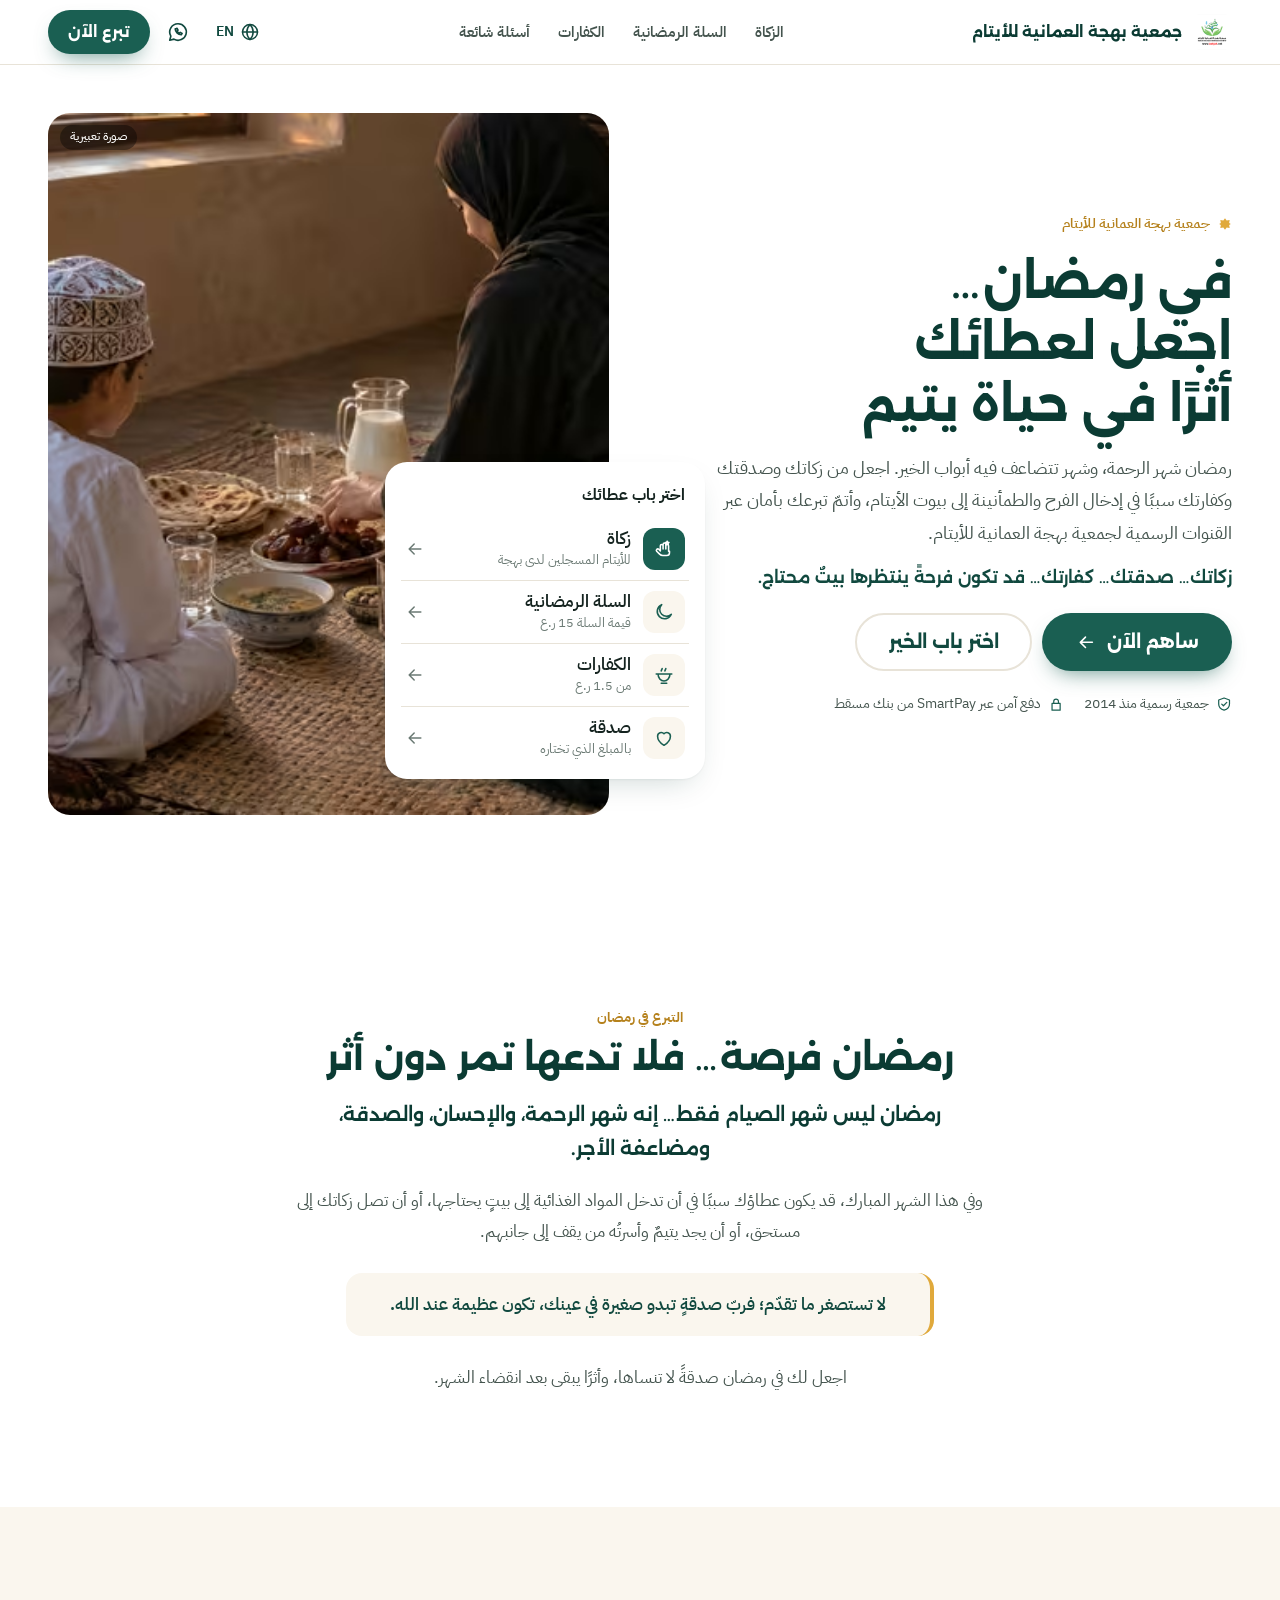
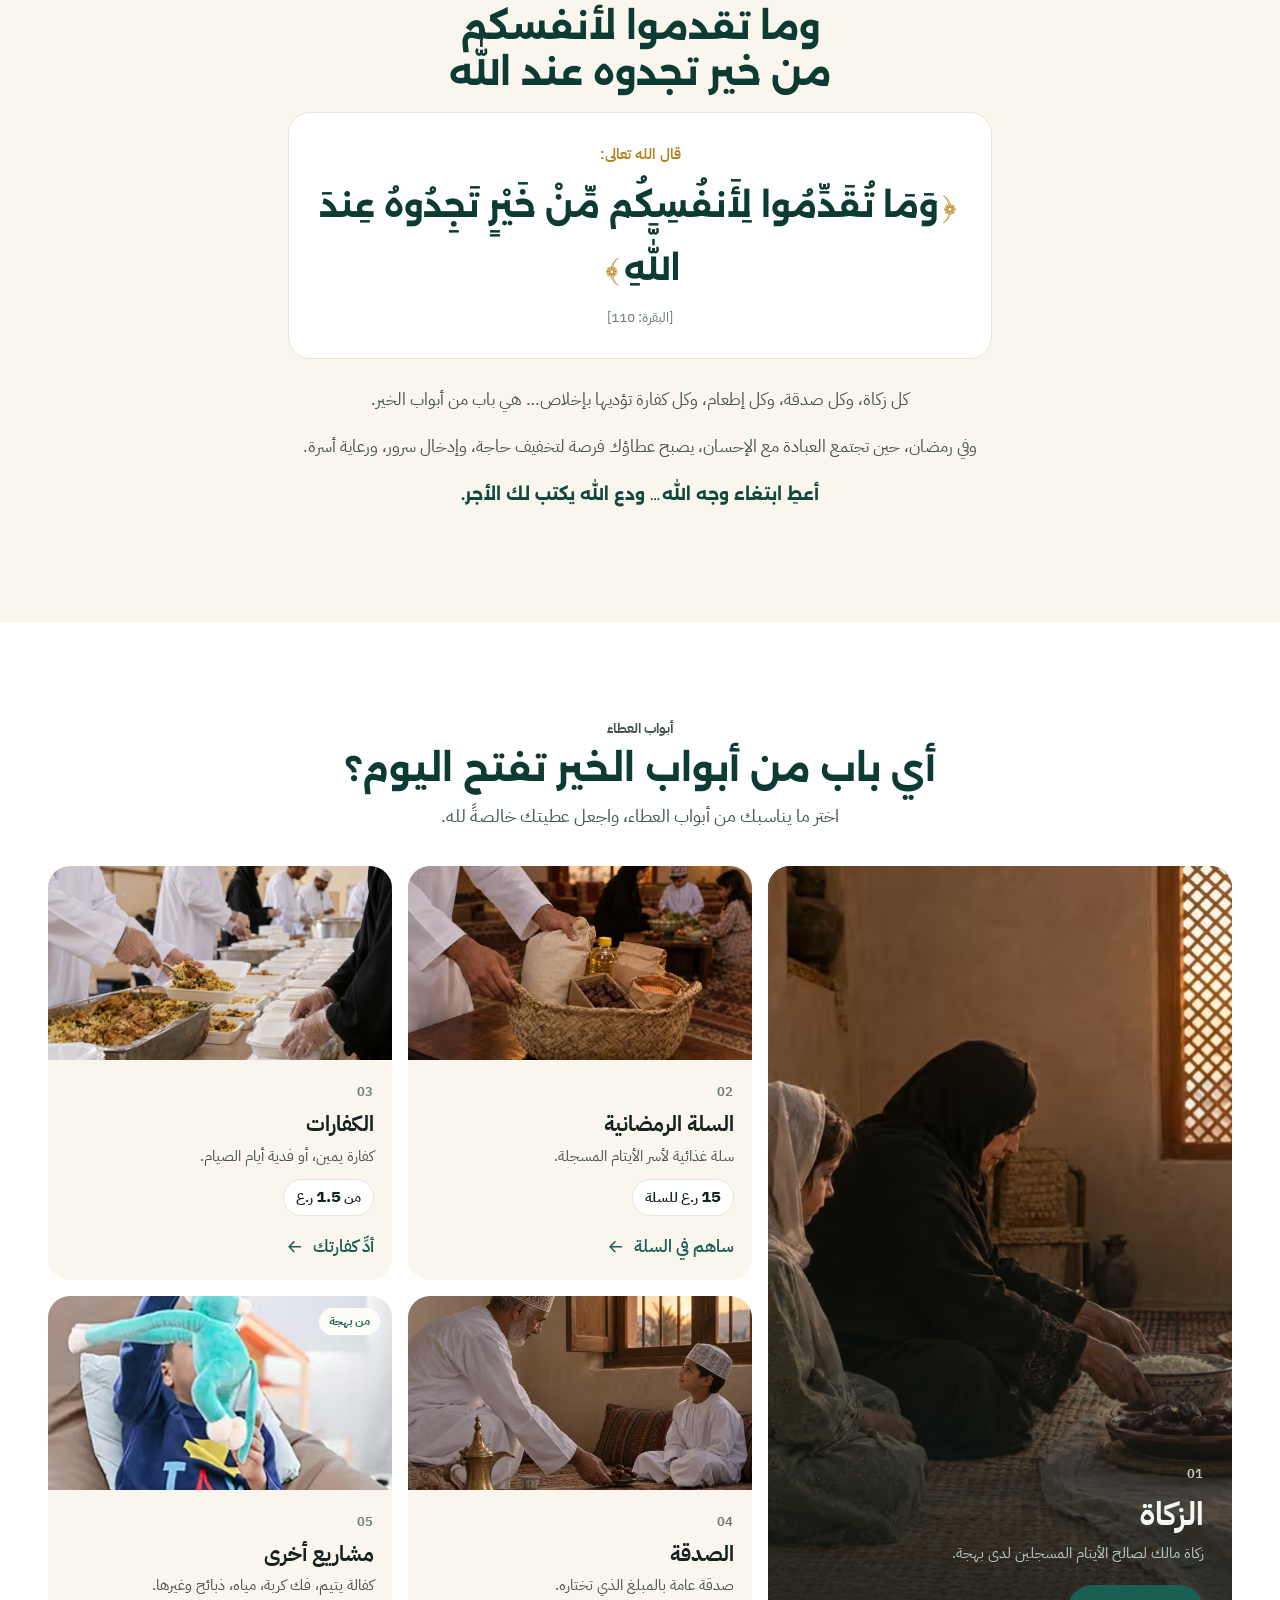
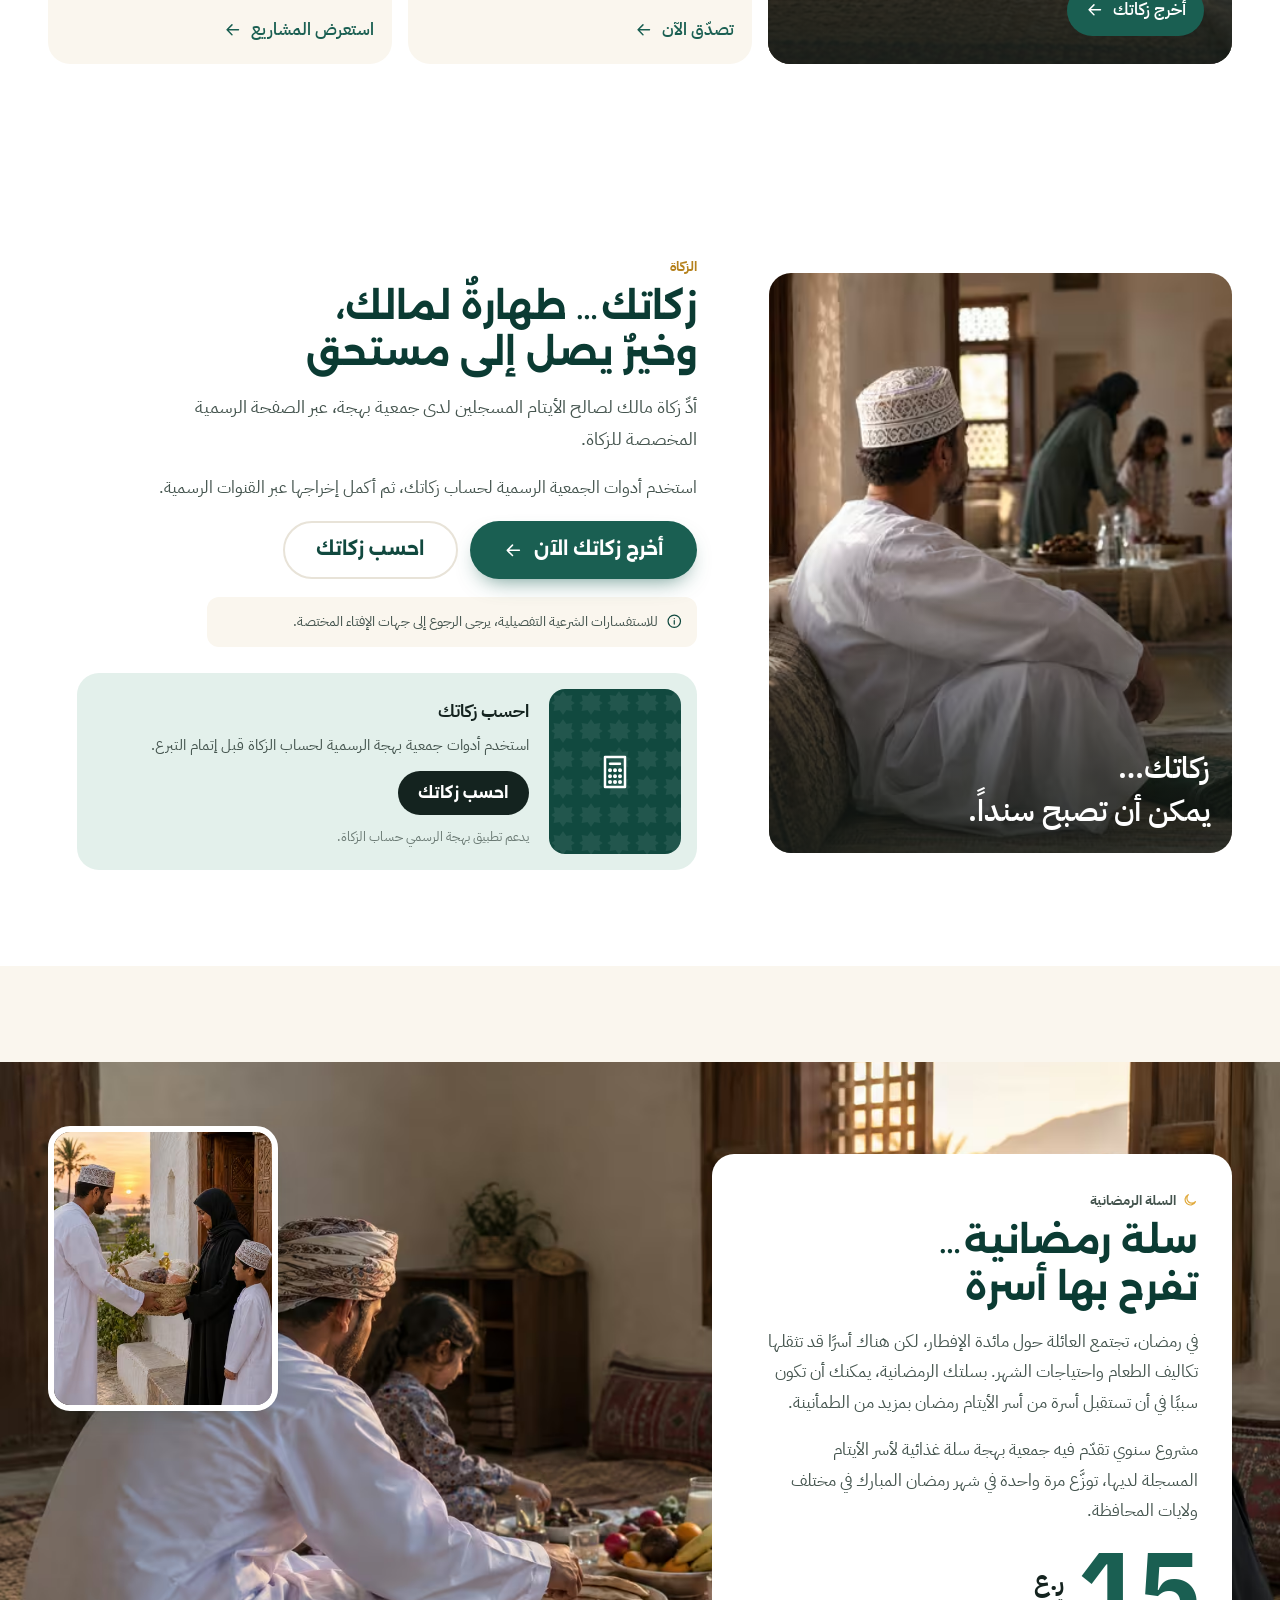
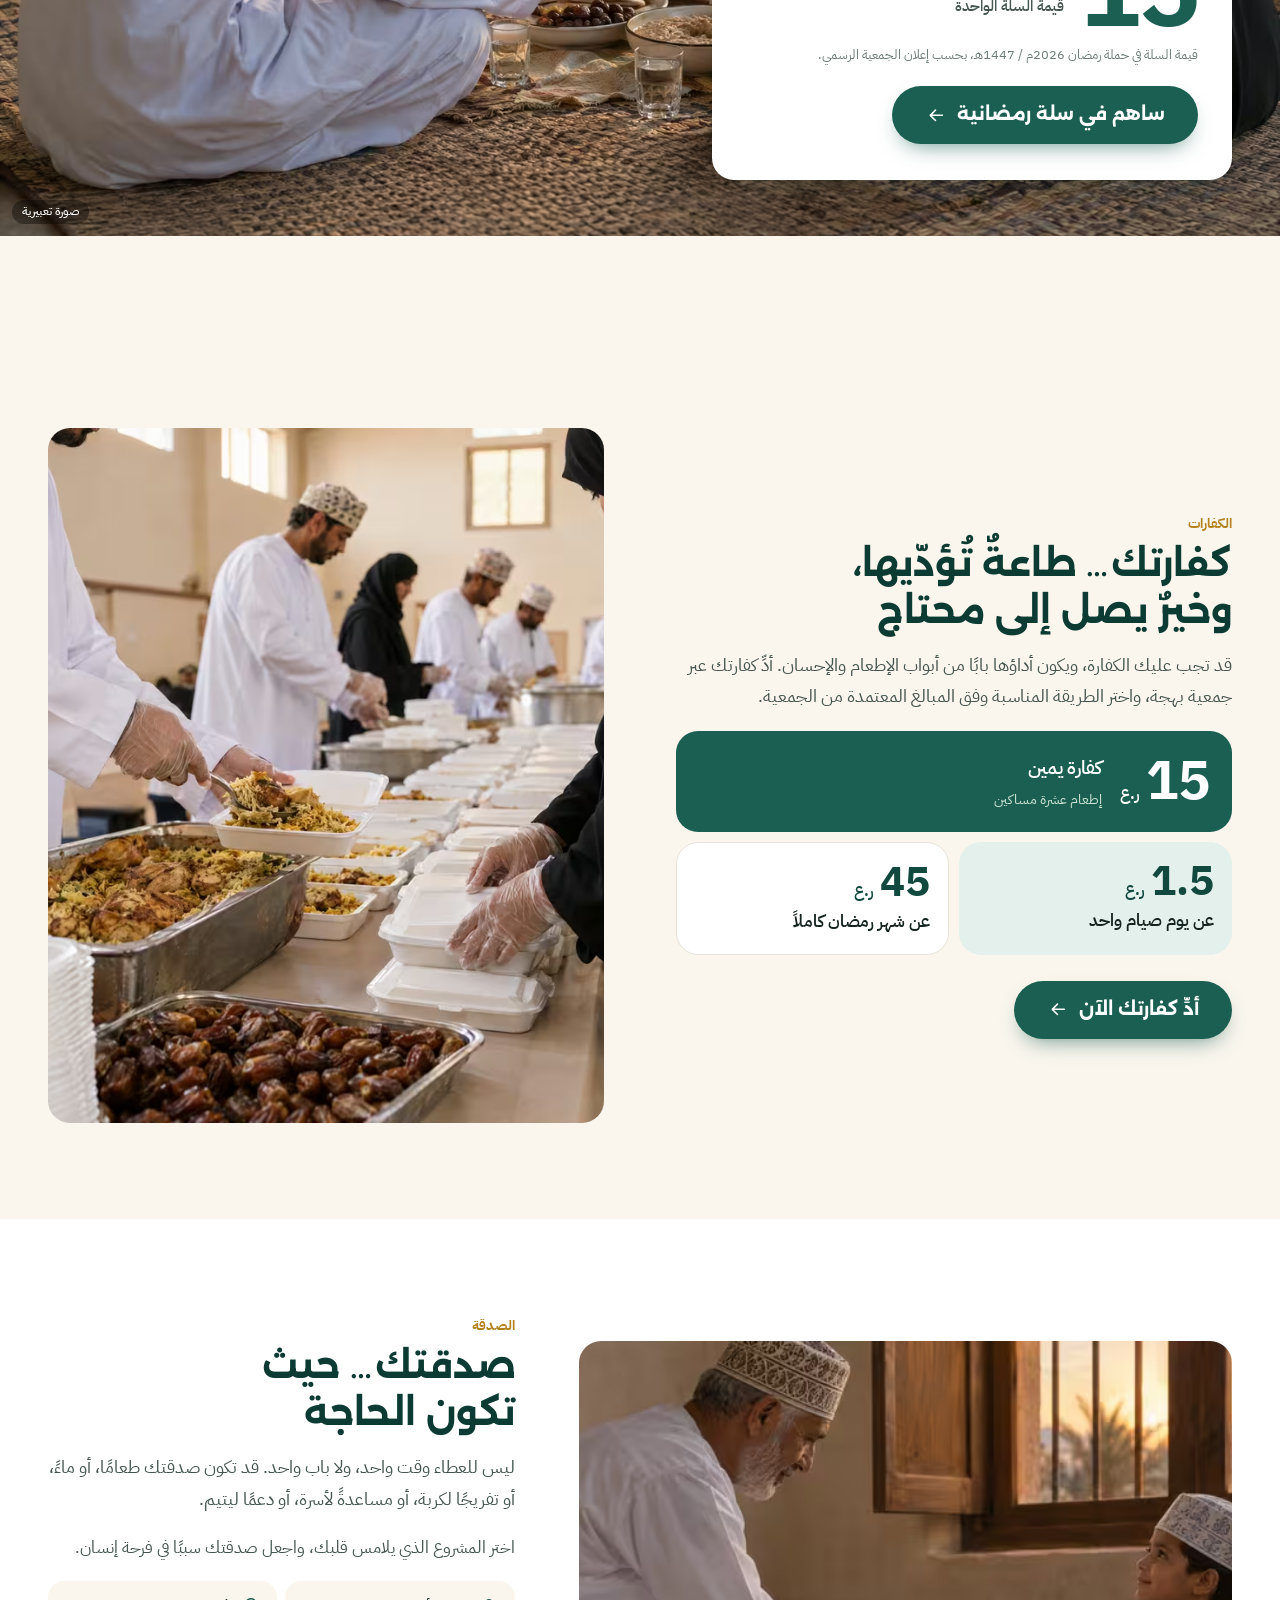
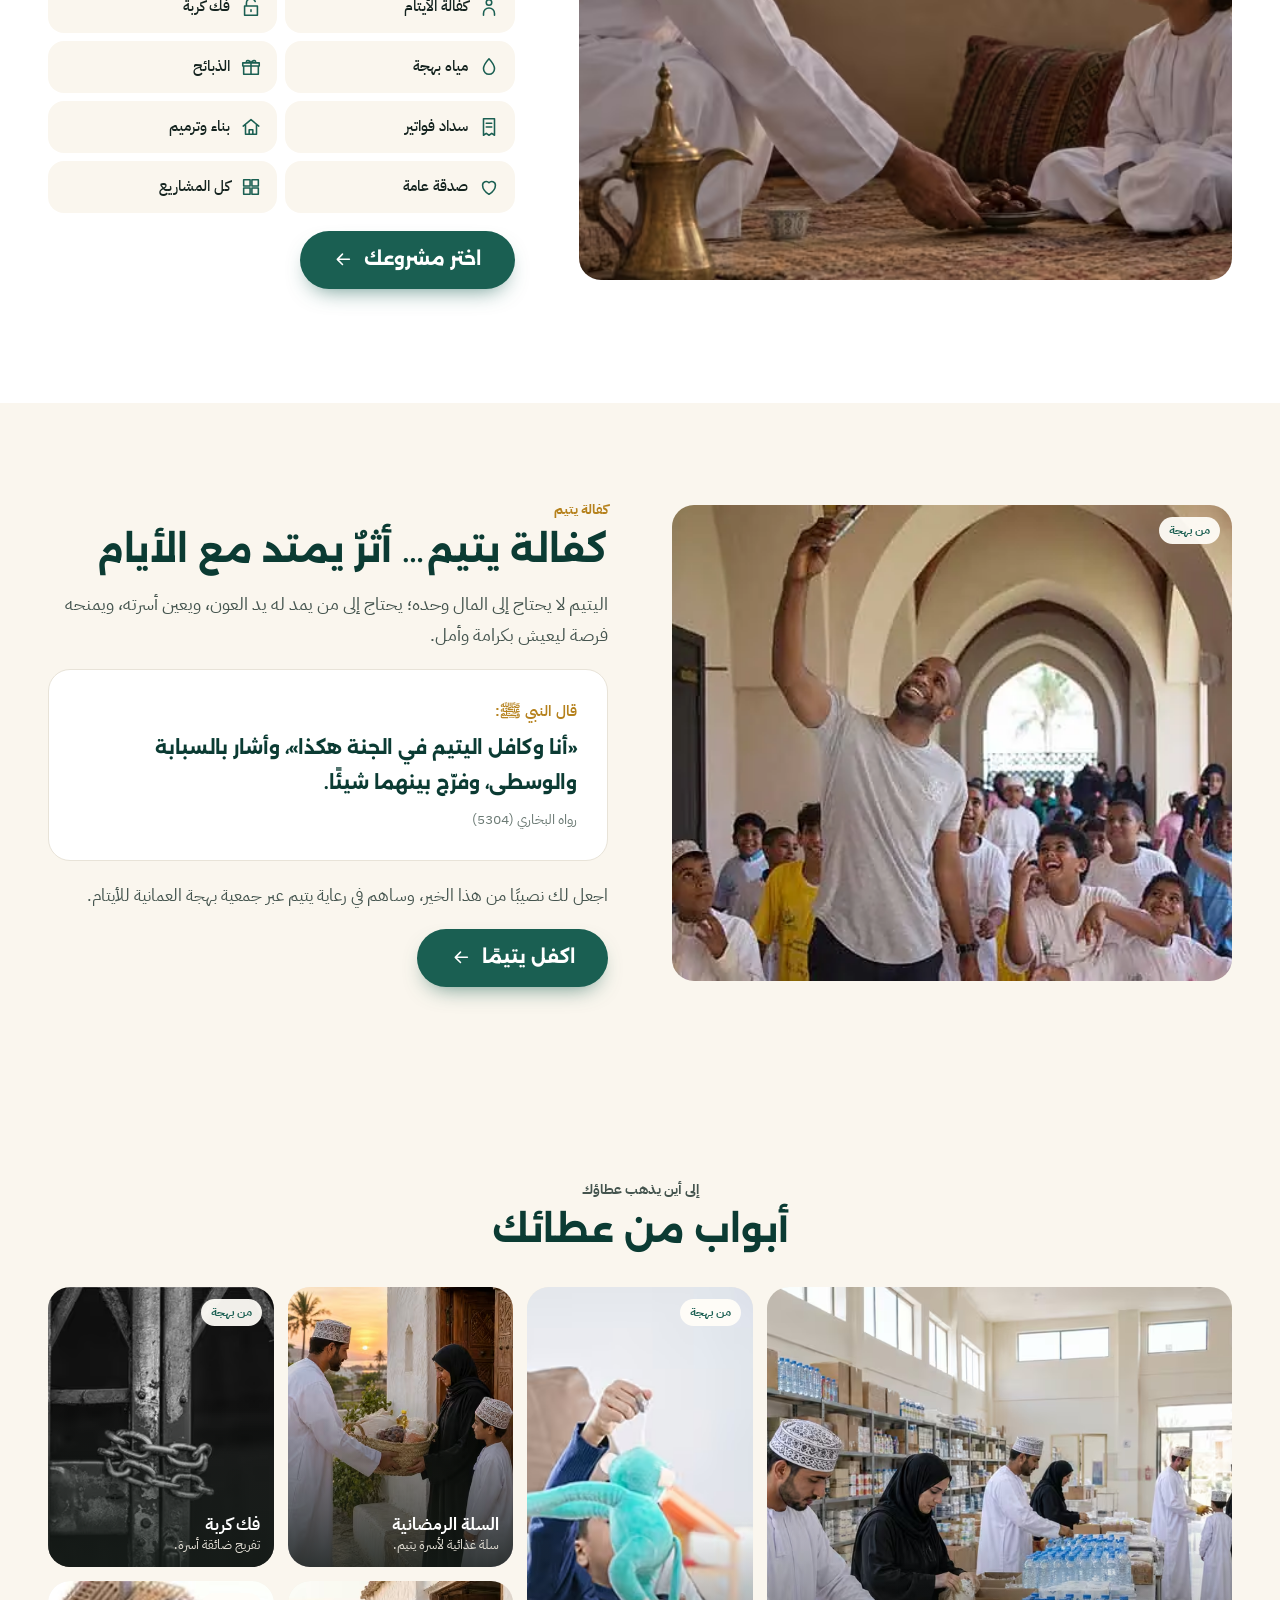
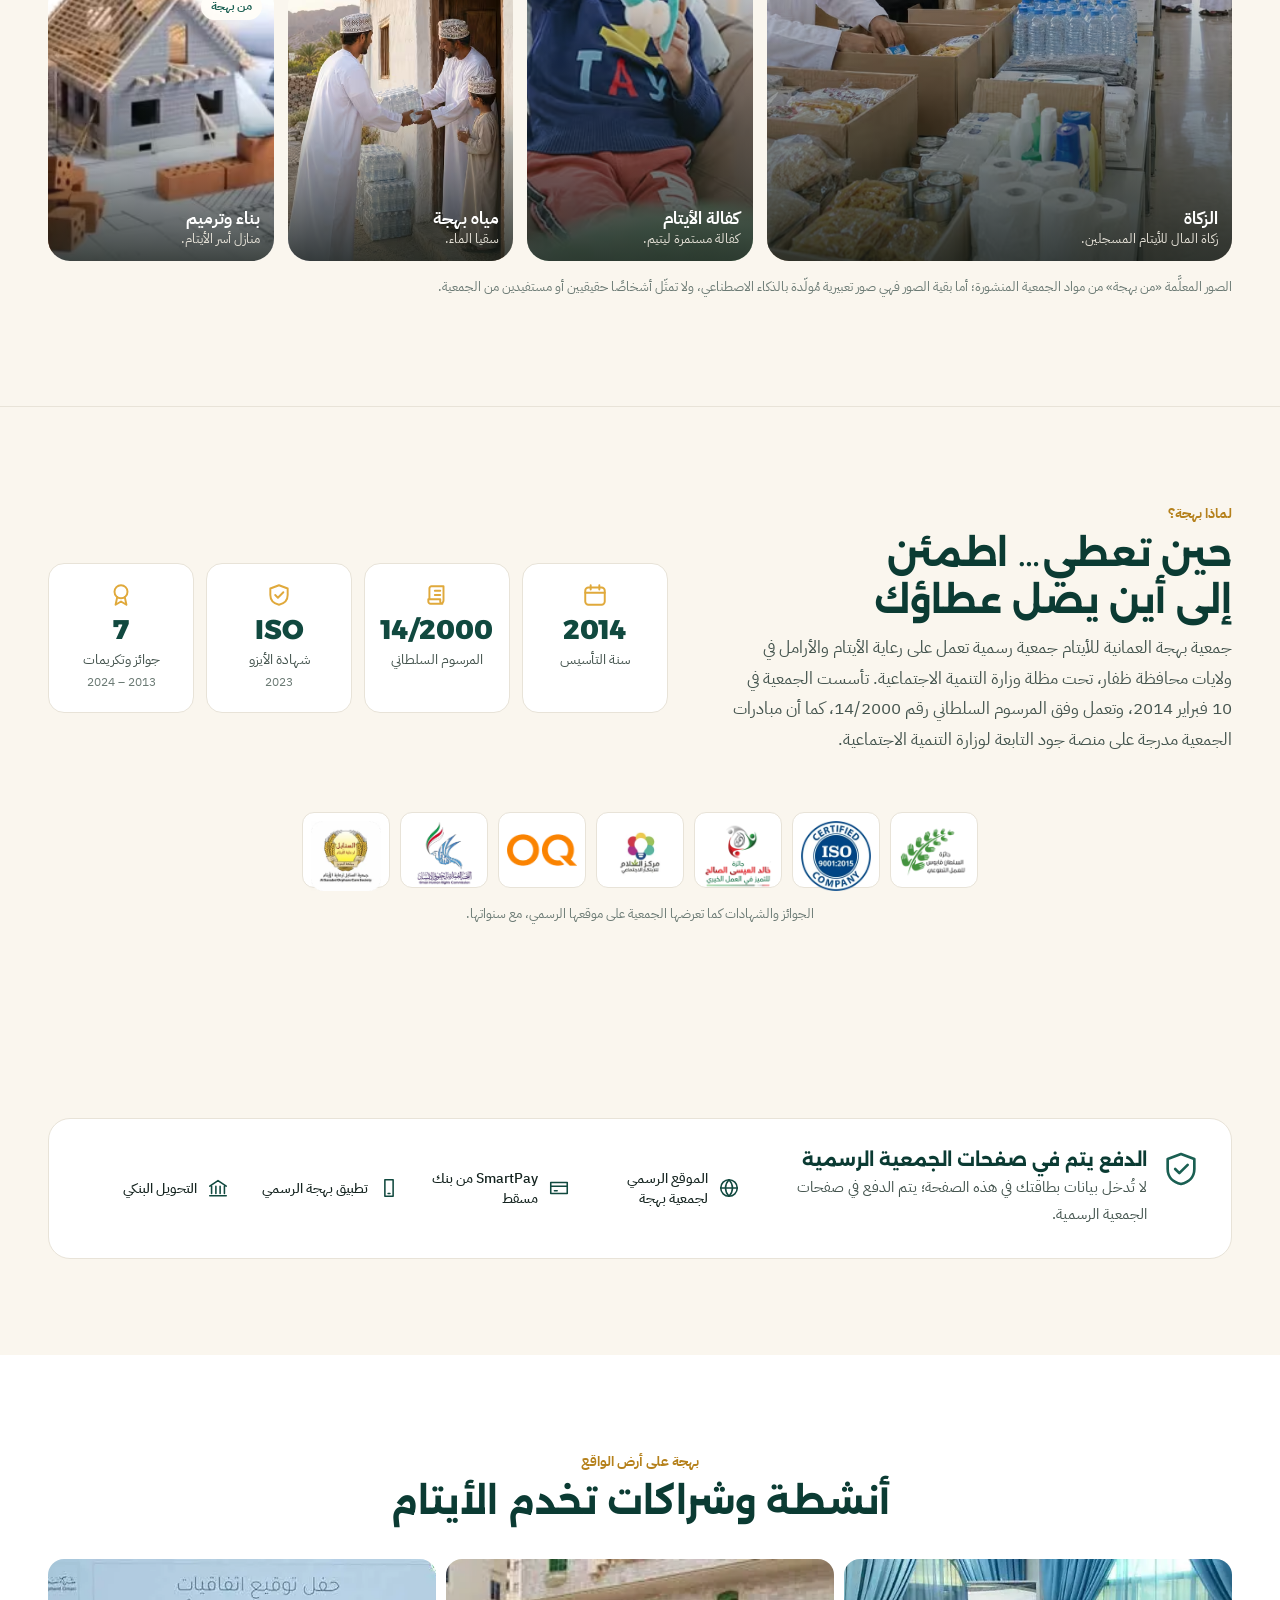
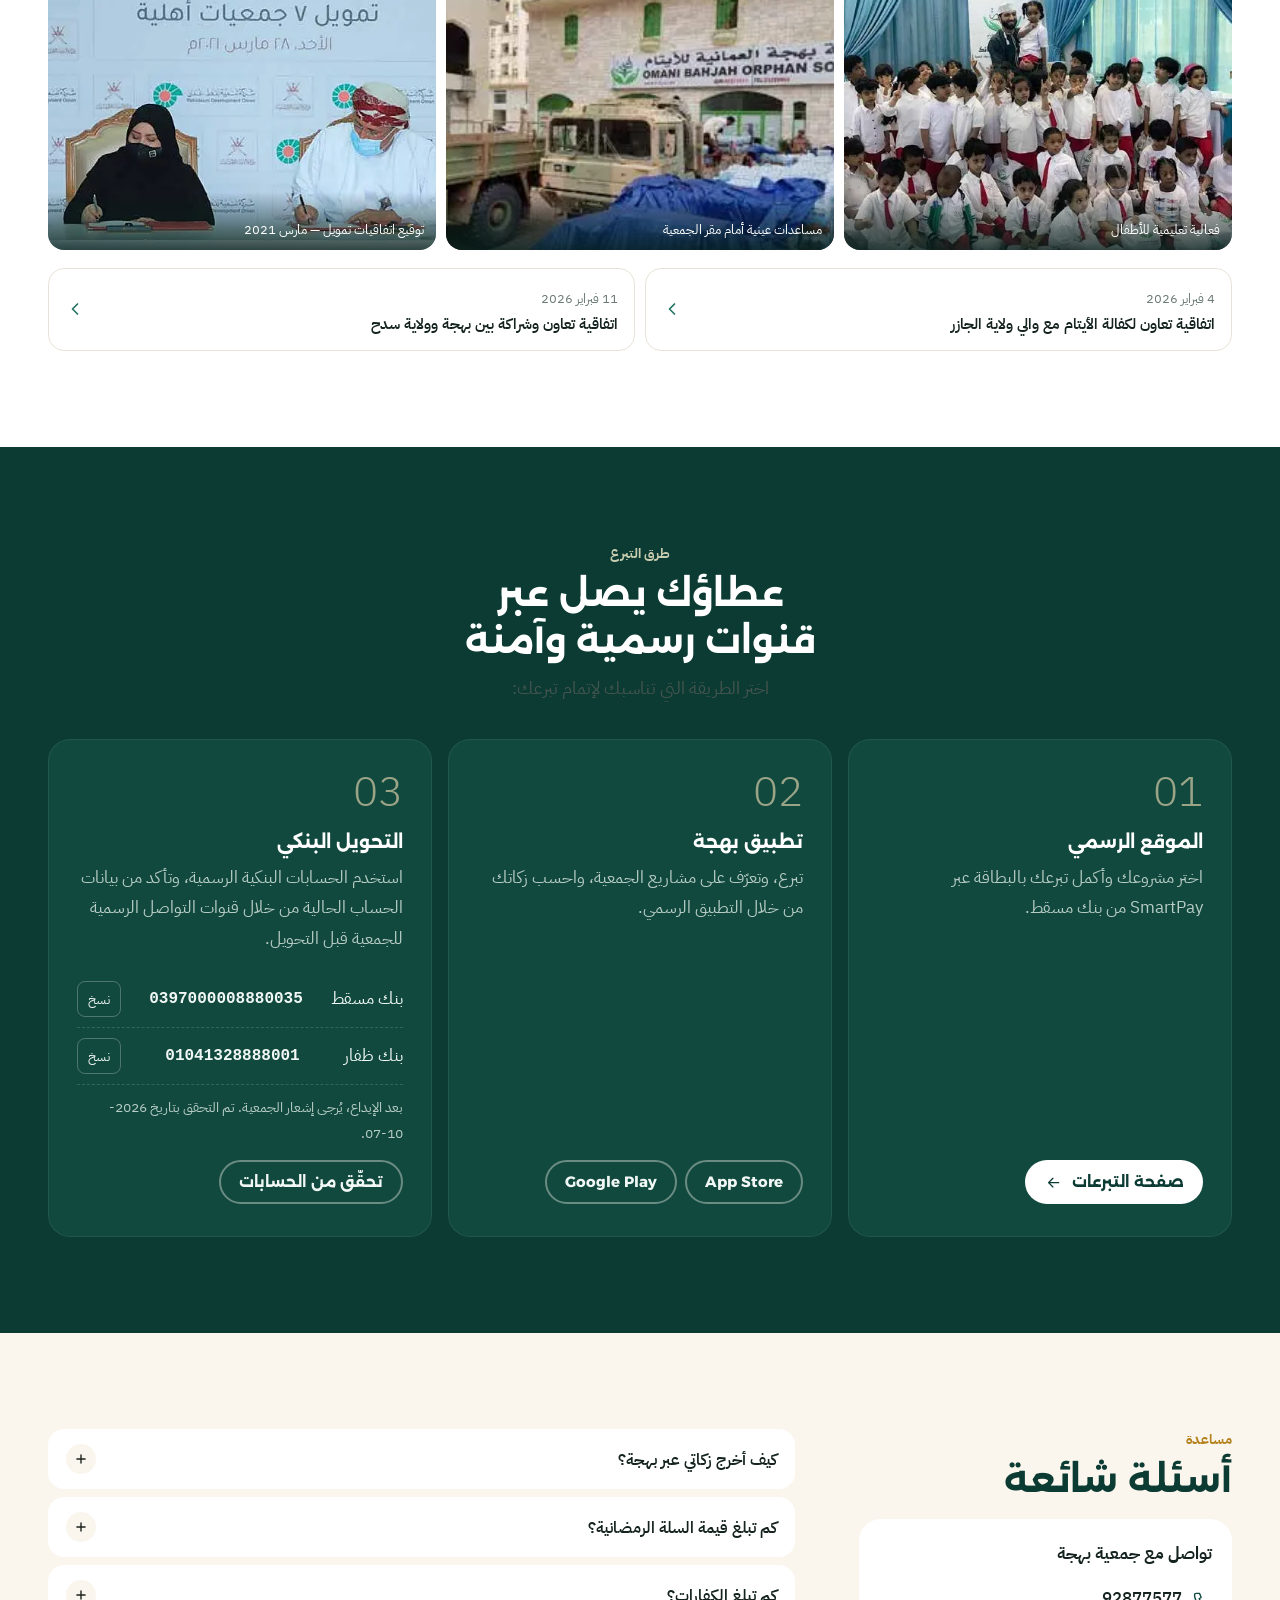
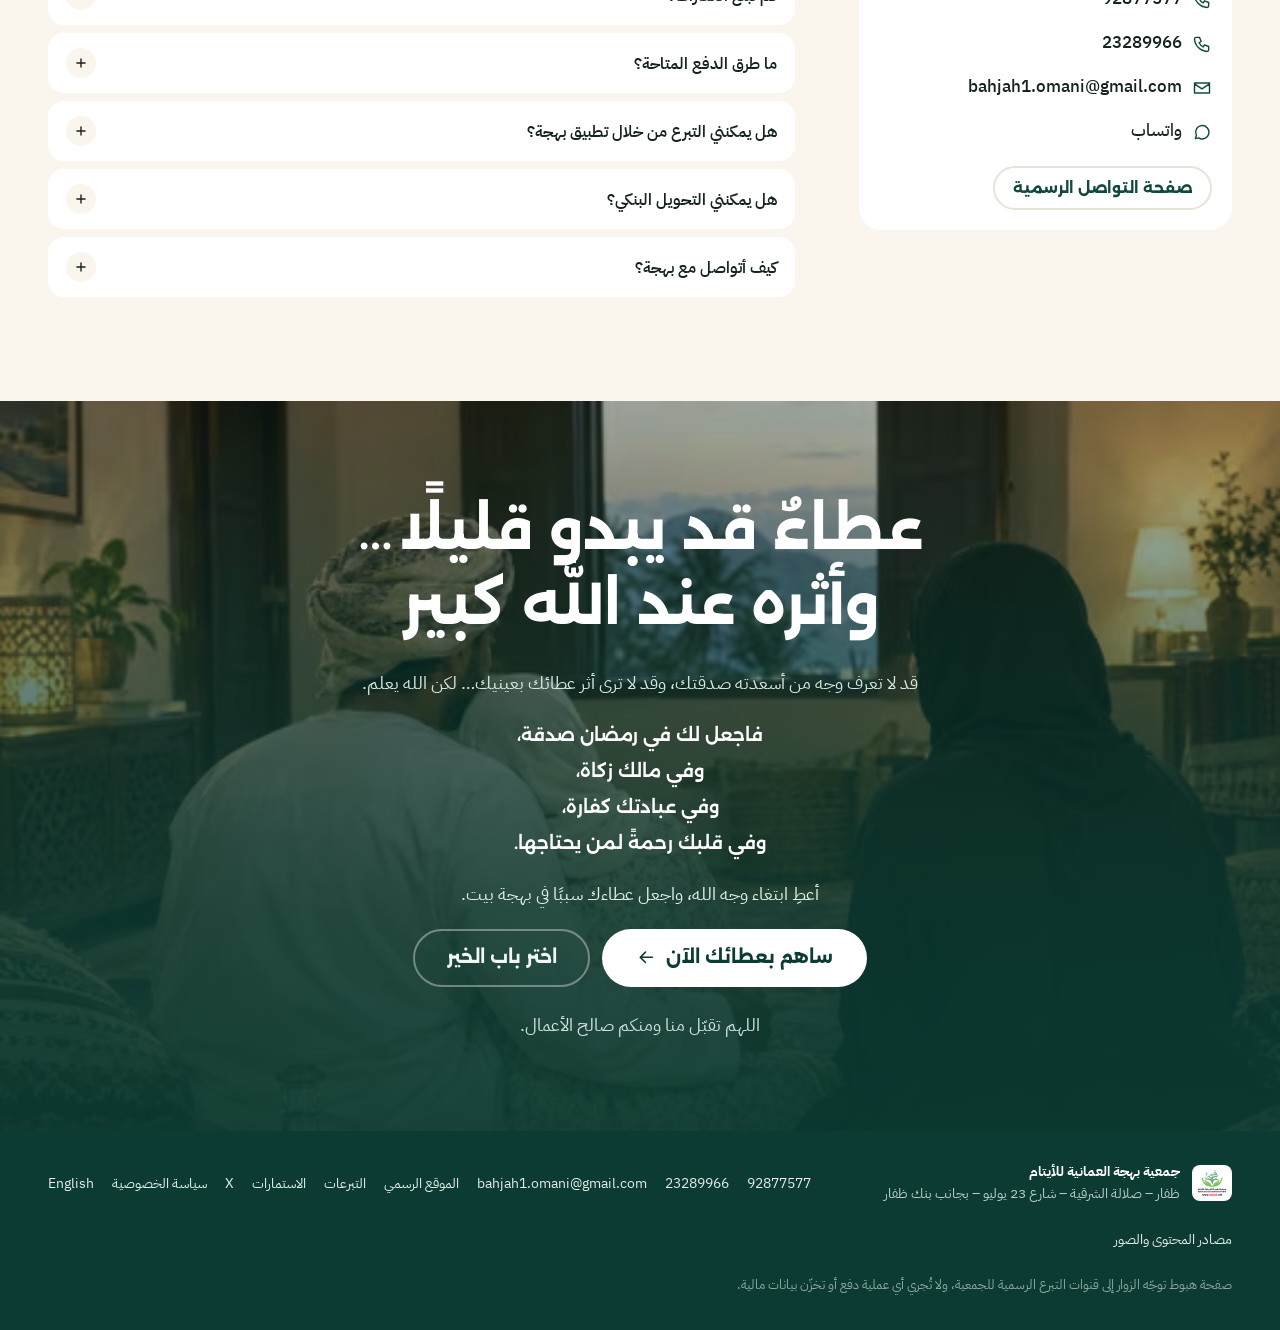
==== commit 84c3cb0b: "Replace stock images on the main page with AI-generated Ramadan imagery - 11 Higgsfield (gpt_image_2" ====
--- a/index.html
+++ b/index.html
@@ -29,7 +29,7 @@
 <link rel="preconnect" href="https://fonts.googleapis.com">
 <link rel="preconnect" href="https://fonts.gstatic.com" crossorigin>
 <link href="https://fonts.googleapis.com/css2?family=Alexandria:wght@600;700;800&family=IBM+Plex+Sans+Arabic:wght@300;400;500;600;700&display=swap" rel="stylesheet">
-<link rel="stylesheet" href="assets/css/styles.css?v=e7bc3978d7">
+<link rel="stylesheet" href="assets/css/styles.css?v=e715a71b96">
 
 <script type="application/ld+json">
 {
@@ -129,13 +129,14 @@
 
       <div class="hero-visual">
         <figure class="hero-figure" data-hero="iftar">
-          <!-- image source: https://www.pexels.com/photo/man-having-dinner-7129737/ -->
-          <picture>
-            <source media="(min-width: 900px)" type="image/avif" srcset="assets/img/opt/hero-tall-560.avif 560w, assets/img/opt/hero-tall-840.avif 840w, assets/img/opt/hero-tall-1066.avif 1066w" sizes="(min-width: 1280px) 620px, 48vw">
-            <source media="(min-width: 900px)" type="image/webp" srcset="assets/img/opt/hero-tall-560.webp 560w, assets/img/opt/hero-tall-840.webp 840w, assets/img/opt/hero-tall-1066.webp 1066w" sizes="(min-width: 1280px) 620px, 48vw">
-            <source type="image/avif" srcset="assets/img/opt/hero-wide-640.avif 640w, assets/img/opt/hero-wide-960.avif 960w, assets/img/opt/hero-wide-1400.avif 1400w" sizes="100vw">
-            <source type="image/webp" srcset="assets/img/opt/hero-wide-640.webp 640w, assets/img/opt/hero-wide-960.webp 960w, assets/img/opt/hero-wide-1400.webp 1400w" sizes="100vw">
-            <img src="assets/img/opt/hero-wide-960.jpg" width="960" height="640" alt="يدان تقسمان الخبز على مائدة إفطار عند الغروب" data-alt-en="Hands tearing bread at an iftar table at sunset" class="hero-img" loading="eager" fetchpriority="high" decoding="async" data-source="https://www.pexels.com/photo/man-having-dinner-7129737/">
+          <span class="fk-illustrative" data-i18n="ai.tag">صورة تعبيرية</span>
+          <!-- image source: Higgsfield AI (gpt_image_2_5), illustrative, job 4712dc5c-915b-40e1-993a-0212a9c5a891 -->
+          <picture>
+            <source media="(min-width: 900px)" type="image/avif" srcset="assets/img/opt/ai-hero-tall-600.avif 600w, assets/img/opt/ai-hero-tall-900.avif 900w, assets/img/opt/ai-hero-tall-1300.avif 1300w" sizes="(min-width: 1280px) 620px, 48vw">
+            <source media="(min-width: 900px)" type="image/webp" srcset="assets/img/opt/ai-hero-tall-600.webp 600w, assets/img/opt/ai-hero-tall-900.webp 900w, assets/img/opt/ai-hero-tall-1300.webp 1300w" sizes="(min-width: 1280px) 620px, 48vw">
+            <source type="image/avif" srcset="assets/img/opt/ai-hero-wide-640.avif 640w, assets/img/opt/ai-hero-wide-960.avif 960w, assets/img/opt/ai-hero-wide-1400.avif 1400w" sizes="100vw">
+            <source type="image/webp" srcset="assets/img/opt/ai-hero-wide-640.webp 640w, assets/img/opt/ai-hero-wide-960.webp 960w, assets/img/opt/ai-hero-wide-1400.webp 1400w" sizes="100vw">
+            <img src="assets/img/opt/ai-hero-wide-960.jpg" width="960" height="640" alt="أمٌّ عُمانية تُرتّب التمر على سفرة إفطار بسيطة في بيتها، وإلى جانبها طفلها ينتظر أذان المغرب" data-alt-en="An Omani mother arranging dates on a simple iftar spread at home, her young son beside her awaiting sunset" class="hero-img" loading="eager" fetchpriority="high" decoding="async" data-source="Higgsfield AI (gpt_image_2_5), illustrative, job 4712dc5c-915b-40e1-993a-0212a9c5a891">
           </picture>
         </figure>
         <figure class="hero-figure" data-hero="eid" hidden>
@@ -215,11 +216,11 @@
       <ul class="picker wrap" role="list">
         <li class="pick" data-give="zakat">
           <a href="https://bahjah.org.om/wp/product/الزكاة/" data-route="zakat" data-category="zakat" data-cta="chooser">
-            <span class="pick-media"><!-- image source: https://www.pexels.com/photo/girl-reading-quran-inside-a-mosque-8164713/ -->
+            <span class="pick-media"><!-- image source: Higgsfield AI (gpt_image_2_5), illustrative, job 1bf62ef5-233a-4427-b3ab-90d4c6f899c3 -->
             <picture>
-              <source type="image/avif" srcset="assets/img/opt/arch-480.avif 480w, assets/img/opt/arch-800.avif 800w" sizes="(min-width: 900px) 520px, 84vw">
-              <source type="image/webp" srcset="assets/img/opt/arch-480.webp 480w, assets/img/opt/arch-800.webp 800w" sizes="(min-width: 900px) 520px, 84vw">
-              <img src="assets/img/opt/arch-800.jpg" width="800" height="634" alt="نافذة مقوّسة بزخارف هندسية في مسجد يدخلها ضوء هادئ" data-alt-en="An arched mosque window with geometric lattice and soft light" loading="lazy" decoding="async" data-source="https://www.pexels.com/photo/girl-reading-quran-inside-a-mosque-8164713/">
+              <source type="image/avif" srcset="assets/img/opt/ai-zakat-family-480.avif 480w, assets/img/opt/ai-zakat-family-800.avif 800w, assets/img/opt/ai-zakat-family-1200.avif 1200w" sizes="(min-width: 900px) 520px, 84vw">
+              <source type="image/webp" srcset="assets/img/opt/ai-zakat-family-480.webp 480w, assets/img/opt/ai-zakat-family-800.webp 800w, assets/img/opt/ai-zakat-family-1200.webp 1200w" sizes="(min-width: 900px) 520px, 84vw">
+              <img src="assets/img/opt/ai-zakat-family-800.jpg" width="800" height="800" alt="جدّة عُمانية تضع التمر والأرز على سفرة رمضانية وإلى جانبها حفيدتها" data-alt-en="An Omani grandmother placing dates and rice on a Ramadan spread, her granddaughter beside her" loading="lazy" decoding="async" data-source="Higgsfield AI (gpt_image_2_5), illustrative, job 1bf62ef5-233a-4427-b3ab-90d4c6f899c3">
             </picture></span>
             <span class="pick-body">
               <span class="pick-no" aria-hidden="true"></span>
@@ -231,11 +232,11 @@
         </li>
         <li class="pick" data-give="ramadan">
           <a href="https://bahjah.org.om/wp/التبرعات/" data-route="ramadan" data-category="ramadan_basket" data-cta="chooser">
-            <span class="pick-media"><!-- image source: https://www.pexels.com/photo/close-up-shot-of-a-person-holding-a-grocery-basket-with-vegetables-8805171/ -->
+            <span class="pick-media"><!-- image source: Higgsfield AI (gpt_image_2_5), illustrative, job 90010611-1197-4819-974c-f9f05a52228d -->
             <picture>
-              <source type="image/avif" srcset="assets/img/opt/groceries-tall-400.avif 400w, assets/img/opt/groceries-tall-640.avif 640w" sizes="(min-width: 900px) 360px, 72vw">
-              <source type="image/webp" srcset="assets/img/opt/groceries-tall-400.webp 400w, assets/img/opt/groceries-tall-640.webp 640w" sizes="(min-width: 900px) 360px, 72vw">
-              <img src="assets/img/opt/groceries-tall-640.jpg" width="640" height="800" alt="سلة تسوّق فيها خضروات طازجة" data-alt-en="A shopping basket with fresh vegetables" loading="lazy" decoding="async" data-source="https://www.pexels.com/photo/close-up-shot-of-a-person-holding-a-grocery-basket-with-vegetables-8805171/">
+              <source type="image/avif" srcset="assets/img/opt/ai-basket-prep-480.avif 480w, assets/img/opt/ai-basket-prep-800.avif 800w, assets/img/opt/ai-basket-prep-1200.avif 1200w" sizes="(min-width: 900px) 360px, 72vw">
+              <source type="image/webp" srcset="assets/img/opt/ai-basket-prep-480.webp 480w, assets/img/opt/ai-basket-prep-800.webp 800w, assets/img/opt/ai-basket-prep-1200.webp 1200w" sizes="(min-width: 900px) 360px, 72vw">
+              <img src="assets/img/opt/ai-basket-prep-800.jpg" width="800" height="531" alt="يدان تُعدّان سلة غذائية من الأرز والتمر والزيت، وفي الخلفية أسرة تُحضّر إفطارها" data-alt-en="Hands preparing a food basket of rice, dates and oil, with a family preparing iftar in the background" loading="lazy" decoding="async" data-source="Higgsfield AI (gpt_image_2_5), illustrative, job 90010611-1197-4819-974c-f9f05a52228d">
             </picture></span>
             <span class="pick-body">
               <span class="pick-no" aria-hidden="true"></span>
@@ -248,11 +249,11 @@
         </li>
         <li class="pick" data-give="kaffarat">
           <a href="https://bahjah.org.om/wp/product/كفارات/" data-route="kaffarat" data-category="kaffarat" data-cta="chooser">
-            <span class="pick-media"><!-- image source: https://www.pexels.com/photo/people-packing-food-6995260/ -->
+            <span class="pick-media"><!-- image source: Higgsfield AI (gpt_image_2_5), illustrative, job 519a45de-7310-43fb-99df-fc1d91c9e9f3 -->
             <picture>
-              <source type="image/avif" srcset="assets/img/opt/kaffarat-wide-640.avif 640w, assets/img/opt/kaffarat-wide-1000.avif 1000w, assets/img/opt/kaffarat-wide-1400.avif 1400w" sizes="(min-width: 900px) 520px, 72vw">
-              <source type="image/webp" srcset="assets/img/opt/kaffarat-wide-640.webp 640w, assets/img/opt/kaffarat-wide-1000.webp 1000w, assets/img/opt/kaffarat-wide-1400.webp 1400w" sizes="(min-width: 900px) 520px, 72vw">
-              <img src="assets/img/opt/kaffarat-wide-1000.jpg" width="1000" height="666" alt="وجبات تُعبّأ لتوزيعها على المحتاجين" data-alt-en="Meals being packed for people in need" loading="lazy" decoding="async" data-source="https://www.pexels.com/photo/people-packing-food-6995260/">
+              <source type="image/avif" srcset="assets/img/opt/ai-meals-480.avif 480w, assets/img/opt/ai-meals-800.avif 800w, assets/img/opt/ai-meals-1200.avif 1200w" sizes="(min-width: 900px) 520px, 72vw">
+              <source type="image/webp" srcset="assets/img/opt/ai-meals-480.webp 480w, assets/img/opt/ai-meals-800.webp 800w, assets/img/opt/ai-meals-1200.webp 1200w" sizes="(min-width: 900px) 520px, 72vw">
+              <img src="assets/img/opt/ai-meals-800.jpg" width="800" height="800" alt="متطوعون عُمانيون يُعبّئون وجبات الطعام في علب للتوزيع" data-alt-en="Omani volunteers packing meals into containers for distribution" loading="lazy" decoding="async" data-source="Higgsfield AI (gpt_image_2_5), illustrative, job 519a45de-7310-43fb-99df-fc1d91c9e9f3">
             </picture></span>
             <span class="pick-body">
               <span class="pick-no" aria-hidden="true"></span>
@@ -265,11 +266,11 @@
         </li>
         <li class="pick" data-give="sadaqah">
           <a href="https://bahjah.org.om/wp/التبرعات/" data-route="sadaqah" data-category="sadaqah" data-cta="chooser">
-            <span class="pick-media"><!-- image source: https://www.pexels.com/photo/food-people-grocery-donation-6995201/ -->
+            <span class="pick-media"><!-- image source: Higgsfield AI (gpt_image_2_5), illustrative, job f522c09a-52f7-48fa-b852-4c0c3be4fc12 -->
             <picture>
-              <source type="image/avif" srcset="assets/img/opt/sadaqah-wide-640.avif 640w, assets/img/opt/sadaqah-wide-1000.avif 1000w, assets/img/opt/sadaqah-wide-1400.avif 1400w" sizes="(min-width: 900px) 520px, 72vw">
-              <source type="image/webp" srcset="assets/img/opt/sadaqah-wide-640.webp 640w, assets/img/opt/sadaqah-wide-1000.webp 1000w, assets/img/opt/sadaqah-wide-1400.webp 1400w" sizes="(min-width: 900px) 520px, 72vw">
-              <img src="assets/img/opt/sadaqah-wide-1000.jpg" width="1000" height="666" alt="متطوعون يجهّزون سلال طعام" data-alt-en="Volunteers preparing food baskets" loading="lazy" decoding="async" data-source="https://www.pexels.com/photo/food-people-grocery-donation-6995201/">
+              <source type="image/avif" srcset="assets/img/opt/ai-grandfather-640.avif 640w, assets/img/opt/ai-grandfather-1000.avif 1000w, assets/img/opt/ai-grandfather-1400.avif 1400w" sizes="(min-width: 900px) 520px, 72vw">
+              <source type="image/webp" srcset="assets/img/opt/ai-grandfather-640.webp 640w, assets/img/opt/ai-grandfather-1000.webp 1000w, assets/img/opt/ai-grandfather-1400.webp 1400w" sizes="(min-width: 900px) 520px, 72vw">
+              <img src="assets/img/opt/ai-grandfather-1000.jpg" width="1000" height="664" alt="جدٌّ عُماني يضع طبق تمر أمام حفيده في مساء رمضاني" data-alt-en="An Omani grandfather placing a plate of dates before his grandson on a Ramadan evening" loading="lazy" decoding="async" data-source="Higgsfield AI (gpt_image_2_5), illustrative, job f522c09a-52f7-48fa-b852-4c0c3be4fc12">
             </picture></span>
             <span class="pick-body">
               <span class="pick-no" aria-hidden="true"></span>
@@ -305,11 +306,11 @@
   <section id="zakat" class="section zakat" data-section="zakat" aria-labelledby="zakat-title">
     <div class="wrap zakat-grid">
       <figure class="zakat-figure reveal">
-        <!-- image source: https://www.pexels.com/photo/dates-in-a-bowl-7427851/ -->
+        <!-- image source: Higgsfield AI (gpt_image_2_5), illustrative, job d97666f6-afb2-4d44-aa4b-b4d4095af1ac -->
         <picture>
-          <source type="image/avif" srcset="assets/img/opt/zakat-tall-480.avif 480w, assets/img/opt/zakat-tall-800.avif 800w, assets/img/opt/zakat-tall-1066.avif 1066w" sizes="(min-width: 900px) 440px, 100vw">
-          <source type="image/webp" srcset="assets/img/opt/zakat-tall-480.webp 480w, assets/img/opt/zakat-tall-800.webp 800w, assets/img/opt/zakat-tall-1066.webp 1066w" sizes="(min-width: 900px) 440px, 100vw">
-          <img src="assets/img/opt/zakat-tall-800.jpg" width="800" height="1000" alt="وعاء تمر بجوار صفحة من المصحف" data-alt-en="A bowl of dates beside a page of the Quran" loading="lazy" decoding="async" data-source="https://www.pexels.com/photo/dates-in-a-bowl-7427851/">
+          <source type="image/avif" srcset="assets/img/opt/ai-reflection-480.avif 480w, assets/img/opt/ai-reflection-800.avif 800w, assets/img/opt/ai-reflection-1200.avif 1200w" sizes="(min-width: 900px) 440px, 100vw">
+          <source type="image/webp" srcset="assets/img/opt/ai-reflection-480.webp 480w, assets/img/opt/ai-reflection-800.webp 800w, assets/img/opt/ai-reflection-1200.webp 1200w" sizes="(min-width: 900px) 440px, 100vw">
+          <img src="assets/img/opt/ai-reflection-800.jpg" width="800" height="800" alt="رجل عُماني يجلس متأمّلًا قرب النافذة قبيل الإفطار، وأسرته تُعدّ السفرة في الخلفية" data-alt-en="An Omani man sitting in quiet reflection by the window before iftar, his family setting the table behind him" loading="lazy" decoding="async" data-source="Higgsfield AI (gpt_image_2_5), illustrative, job d97666f6-afb2-4d44-aa4b-b4d4095af1ac">
         </picture>
         <figcaption class="pull" data-i18n="zakat.pull">زكاتك…<br>يمكن أن تصبح سنداً.</figcaption>
       </figure>
@@ -341,11 +342,12 @@
   <section id="ramadan" class="section ramadan" data-section="ramadan" aria-labelledby="ramadan-title">
     <div class="ramadan-stage">
       <figure class="ramadan-bg">
-        <!-- image source: https://www.pexels.com/photo/food-and-drinks-served-for-ramadan-20488448/ -->
+        <span class="fk-illustrative" data-i18n="ai.tag">صورة تعبيرية</span>
+        <!-- image source: Higgsfield AI (gpt_image_2_5), illustrative, job 5cc75d4e-62fd-46ad-bc1d-c92ee3f229ba -->
         <picture>
-          <source type="image/avif" srcset="assets/img/opt/ramadan-wide-640.avif 640w, assets/img/opt/ramadan-wide-1000.avif 1000w, assets/img/opt/ramadan-wide-1600.avif 1600w" sizes="100vw">
-          <source type="image/webp" srcset="assets/img/opt/ramadan-wide-640.webp 640w, assets/img/opt/ramadan-wide-1000.webp 1000w, assets/img/opt/ramadan-wide-1600.webp 1600w" sizes="100vw">
-          <img src="assets/img/opt/ramadan-wide-1000.jpg" width="1000" height="666" alt="مائدة إفطار عامرة بالتمر والأطباق والماء" data-alt-en="An iftar table with dates, dishes and water" loading="lazy" decoding="async" data-source="https://www.pexels.com/photo/food-and-drinks-served-for-ramadan-20488448/">
+          <source type="image/avif" srcset="assets/img/opt/ai-iftar-family-640.avif 640w, assets/img/opt/ai-iftar-family-1000.avif 1000w, assets/img/opt/ai-iftar-family-1600.avif 1600w" sizes="100vw">
+          <source type="image/webp" srcset="assets/img/opt/ai-iftar-family-640.webp 640w, assets/img/opt/ai-iftar-family-1000.webp 1000w, assets/img/opt/ai-iftar-family-1600.webp 1600w" sizes="100vw">
+          <img src="assets/img/opt/ai-iftar-family-1000.jpg" width="1000" height="664" alt="أسرة عُمانية تجتمع حول سفرة إفطار بسيطة على الأرض عند الغروب" data-alt-en="An Omani family gathered around a simple iftar spread on the floor at sunset" loading="lazy" decoding="async" data-source="Higgsfield AI (gpt_image_2_5), illustrative, job 5cc75d4e-62fd-46ad-bc1d-c92ee3f229ba">
         </picture>
       </figure>
       <div class="wrap ramadan-inner">
@@ -362,11 +364,11 @@
           <a class="btn btn-primary btn-lg" href="https://bahjah.org.om/wp/التبرعات/" data-route="ramadan" data-category="ramadan_basket" data-cta="ramadan_section"><span data-i18n="ramadan.cta">ساهم في سلة رمضانية</span><svg class="ico arr" aria-hidden="true"><use href="#i-arrow"/></svg></a>
         </div>
         <figure class="ramadan-inset reveal">
-          <!-- image source: https://www.pexels.com/photo/close-up-shot-of-a-person-holding-a-grocery-basket-with-vegetables-8805171/ -->
-          <picture>
-            <source type="image/avif" srcset="assets/img/opt/groceries-tall-400.avif 400w, assets/img/opt/groceries-tall-640.avif 640w" sizes="(min-width: 900px) 260px, 40vw">
-            <source type="image/webp" srcset="assets/img/opt/groceries-tall-400.webp 400w, assets/img/opt/groceries-tall-640.webp 640w" sizes="(min-width: 900px) 260px, 40vw">
-            <img src="assets/img/opt/groceries-tall-640.jpg" width="640" height="800" alt="سلة تسوّق فيها خضروات طازجة" data-alt-en="A shopping basket with fresh vegetables" loading="lazy" decoding="async" data-source="https://www.pexels.com/photo/close-up-shot-of-a-person-holding-a-grocery-basket-with-vegetables-8805171/">
+          <!-- image source: Higgsfield AI (gpt_image_2_5), illustrative, job 1f3e032d-5037-40b0-bf50-11a2a397fbce -->
+          <picture>
+            <source type="image/avif" srcset="assets/img/opt/ai-basket-delivery-400.avif 400w, assets/img/opt/ai-basket-delivery-640.avif 640w, assets/img/opt/ai-basket-delivery-960.avif 960w" sizes="(min-width: 900px) 260px, 40vw">
+            <source type="image/webp" srcset="assets/img/opt/ai-basket-delivery-400.webp 400w, assets/img/opt/ai-basket-delivery-640.webp 640w, assets/img/opt/ai-basket-delivery-960.webp 960w" sizes="(min-width: 900px) 260px, 40vw">
+            <img src="assets/img/opt/ai-basket-delivery-640.jpg" width="640" height="800" alt="متطوع يُسلّم سلة رمضانية لأمٍّ عُمانية عند باب بيتها، وابنها يقف إلى جانبها" data-alt-en="A volunteer handing a Ramadan basket to an Omani mother at her door, her son beside her" loading="lazy" decoding="async" data-source="Higgsfield AI (gpt_image_2_5), illustrative, job 1f3e032d-5037-40b0-bf50-11a2a397fbce">
           </picture>
         </figure>
       </div>
@@ -398,11 +400,11 @@
         <a class="btn btn-primary btn-lg" href="https://bahjah.org.om/wp/product/كفارات/" data-route="kaffarat" data-category="kaffarat" data-cta="kaffarat_section"><span data-i18n="kaffarat.cta">أدِّ كفارتك الآن</span><svg class="ico arr" aria-hidden="true"><use href="#i-arrow"/></svg></a>
       </div>
       <figure class="kaffarat-figure reveal">
-        <!-- image source: https://www.pexels.com/photo/people-packing-food-6995260/ -->
+        <!-- image source: Higgsfield AI (gpt_image_2_5), illustrative, job 519a45de-7310-43fb-99df-fc1d91c9e9f3 -->
         <picture>
-          <source type="image/avif" srcset="assets/img/opt/kaffarat-wide-640.avif 640w, assets/img/opt/kaffarat-wide-1000.avif 1000w, assets/img/opt/kaffarat-wide-1400.avif 1400w" sizes="(min-width: 900px) 560px, 100vw">
-          <source type="image/webp" srcset="assets/img/opt/kaffarat-wide-640.webp 640w, assets/img/opt/kaffarat-wide-1000.webp 1000w, assets/img/opt/kaffarat-wide-1400.webp 1400w" sizes="(min-width: 900px) 560px, 100vw">
-          <img src="assets/img/opt/kaffarat-wide-1000.jpg" width="1000" height="666" alt="أيدٍ تعبّئ وجبات طعام في علب للتوزيع" data-alt-en="Hands packing meals into boxes for distribution" loading="lazy" decoding="async" data-source="https://www.pexels.com/photo/people-packing-food-6995260/">
+          <source type="image/avif" srcset="assets/img/opt/ai-meals-480.avif 480w, assets/img/opt/ai-meals-800.avif 800w, assets/img/opt/ai-meals-1200.avif 1200w" sizes="(min-width: 900px) 560px, 100vw">
+          <source type="image/webp" srcset="assets/img/opt/ai-meals-480.webp 480w, assets/img/opt/ai-meals-800.webp 800w, assets/img/opt/ai-meals-1200.webp 1200w" sizes="(min-width: 900px) 560px, 100vw">
+          <img src="assets/img/opt/ai-meals-800.jpg" width="800" height="800" alt="أيدٍ تُعبّئ وجبات أرز ودجاج في علب لتوزيعها على المحتاجين" data-alt-en="Hands packing rice and chicken meals into containers for people in need" loading="lazy" decoding="async" data-source="Higgsfield AI (gpt_image_2_5), illustrative, job 519a45de-7310-43fb-99df-fc1d91c9e9f3">
         </picture>
       </figure>
     </div>
@@ -412,11 +414,11 @@
   <section id="sadaqah" class="section sadaqah" data-section="sadaqah" aria-labelledby="sadaqah-title">
     <div class="wrap sadaqah-grid">
       <figure class="sadaqah-figure reveal">
-        <!-- image source: https://www.pexels.com/photo/food-people-grocery-donation-6995201/ -->
+        <!-- image source: Higgsfield AI (gpt_image_2_5), illustrative, job f522c09a-52f7-48fa-b852-4c0c3be4fc12 -->
         <picture>
-          <source type="image/avif" srcset="assets/img/opt/sadaqah-wide-640.avif 640w, assets/img/opt/sadaqah-wide-1000.avif 1000w, assets/img/opt/sadaqah-wide-1400.avif 1400w" sizes="(min-width: 900px) 620px, 100vw">
-          <source type="image/webp" srcset="assets/img/opt/sadaqah-wide-640.webp 640w, assets/img/opt/sadaqah-wide-1000.webp 1000w, assets/img/opt/sadaqah-wide-1400.webp 1400w" sizes="(min-width: 900px) 620px, 100vw">
-          <img src="assets/img/opt/sadaqah-wide-1000.jpg" width="1000" height="666" alt="متطوعة ومتطوع يجهّزان سلال الخبز والمعلبات" data-alt-en="Two volunteers packing bread and canned food" loading="lazy" decoding="async" data-source="https://www.pexels.com/photo/food-people-grocery-donation-6995201/">
+          <source type="image/avif" srcset="assets/img/opt/ai-grandfather-640.avif 640w, assets/img/opt/ai-grandfather-1000.avif 1000w, assets/img/opt/ai-grandfather-1400.avif 1400w" sizes="(min-width: 900px) 620px, 100vw">
+          <source type="image/webp" srcset="assets/img/opt/ai-grandfather-640.webp 640w, assets/img/opt/ai-grandfather-1000.webp 1000w, assets/img/opt/ai-grandfather-1400.webp 1400w" sizes="(min-width: 900px) 620px, 100vw">
+          <img src="assets/img/opt/ai-grandfather-1000.jpg" width="1000" height="664" alt="جدٌّ عُماني يقدّم طبق تمر لحفيده، والطفل ينظر إليه بامتنان" data-alt-en="An Omani grandfather offering a plate of dates to his grandson, who looks up at him gratefully" loading="lazy" decoding="async" data-source="Higgsfield AI (gpt_image_2_5), illustrative, job f522c09a-52f7-48fa-b852-4c0c3be4fc12">
         </picture>
       </figure>
       <div class="sadaqah-copy reveal">
@@ -474,11 +476,11 @@
       </div>
       <ul class="mosaic" role="list">
         <li class="tile t-zakat reveal"><a href="https://bahjah.org.om/wp/product/الزكاة/" data-route="zakat" data-category="zakat" data-cta="doors">
-          <!-- image source: https://www.pexels.com/photo/dates-in-a-bowl-7427851/ -->
-          <picture>
-            <source type="image/avif" srcset="assets/img/opt/zakat-wide-640.avif 640w, assets/img/opt/zakat-wide-960.avif 960w" sizes="(min-width: 900px) 560px, 100vw">
-            <source type="image/webp" srcset="assets/img/opt/zakat-wide-640.webp 640w, assets/img/opt/zakat-wide-960.webp 960w" sizes="(min-width: 900px) 560px, 100vw">
-            <img src="assets/img/opt/zakat-wide-960.jpg" width="960" height="640" alt="تمر وصفحة من المصحف" data-alt-en="Dates and a page of the Quran" loading="lazy" decoding="async" data-source="https://www.pexels.com/photo/dates-in-a-bowl-7427851/">
+          <!-- image source: Higgsfield AI (gpt_image_2_5), illustrative, job d8f5da95-306e-425b-b8d1-7e4457da859c -->
+          <picture>
+            <source type="image/avif" srcset="assets/img/opt/ai-community-480.avif 480w, assets/img/opt/ai-community-800.avif 800w, assets/img/opt/ai-community-1200.avif 1200w" sizes="(min-width: 900px) 560px, 100vw">
+            <source type="image/webp" srcset="assets/img/opt/ai-community-480.webp 480w, assets/img/opt/ai-community-800.webp 800w, assets/img/opt/ai-community-1200.webp 1200w" sizes="(min-width: 900px) 560px, 100vw">
+            <img src="assets/img/opt/ai-community-800.jpg" width="800" height="800" alt="متطوعون عُمانيون يُنظّمون سلال الطعام والمياه للأسر، وأسرة تُستقبل في الخلفية" data-alt-en="Omani volunteers organising food and water for families, with a family being welcomed in the background" loading="lazy" decoding="async" data-source="Higgsfield AI (gpt_image_2_5), illustrative, job d8f5da95-306e-425b-b8d1-7e4457da859c">
           </picture>
           <span class="tile-cap"><strong data-i18n="nav.zakat">الزكاة</strong><span data-i18n="doors.zakat">زكاة المال للأيتام المسجلين.</span></span></a></li>
         <li class="tile t-kafala reveal"><a href="https://bahjah.org.om/wp/product/برنامج-كفالة-يتيم/" data-route="kafala" data-category="orphan_sponsorship" data-cta="doors">
@@ -491,11 +493,11 @@
           <span class="tag-real" data-i18n="tag.real">من بهجة</span>
           <span class="tile-cap"><strong data-i18n="proj.kafala">كفالة الأيتام</strong><span data-i18n="doors.kafala">كفالة مستمرة ليتيم.</span></span></a></li>
         <li class="tile t-ramadan reveal"><a href="https://bahjah.org.om/wp/التبرعات/" data-route="ramadan" data-category="ramadan_basket" data-cta="doors">
-          <!-- image source: https://www.pexels.com/photo/food-and-drinks-served-for-ramadan-20488448/ -->
-          <picture>
-            <source type="image/avif" srcset="assets/img/opt/ramadan-wide-640.avif 640w, assets/img/opt/ramadan-wide-1000.avif 1000w, assets/img/opt/ramadan-wide-1600.avif 1600w" sizes="(min-width: 900px) 280px, 50vw">
-            <source type="image/webp" srcset="assets/img/opt/ramadan-wide-640.webp 640w, assets/img/opt/ramadan-wide-1000.webp 1000w, assets/img/opt/ramadan-wide-1600.webp 1600w" sizes="(min-width: 900px) 280px, 50vw">
-            <img src="assets/img/opt/ramadan-wide-1000.jpg" width="1000" height="666" alt="مائدة إفطار عامرة بالتمر والأطباق" data-alt-en="An iftar table with dates and dishes" loading="lazy" decoding="async" data-source="https://www.pexels.com/photo/food-and-drinks-served-for-ramadan-20488448/">
+          <!-- image source: Higgsfield AI (gpt_image_2_5), illustrative, job 1f3e032d-5037-40b0-bf50-11a2a397fbce -->
+          <picture>
+            <source type="image/avif" srcset="assets/img/opt/ai-basket-delivery-400.avif 400w, assets/img/opt/ai-basket-delivery-640.avif 640w, assets/img/opt/ai-basket-delivery-960.avif 960w" sizes="(min-width: 900px) 280px, 50vw">
+            <source type="image/webp" srcset="assets/img/opt/ai-basket-delivery-400.webp 400w, assets/img/opt/ai-basket-delivery-640.webp 640w, assets/img/opt/ai-basket-delivery-960.webp 960w" sizes="(min-width: 900px) 280px, 50vw">
+            <img src="assets/img/opt/ai-basket-delivery-640.jpg" width="640" height="800" alt="سلة رمضانية تصل إلى أسرة عُمانية عند باب بيتها" data-alt-en="A Ramadan basket arriving at an Omani family's door" loading="lazy" decoding="async" data-source="Higgsfield AI (gpt_image_2_5), illustrative, job 1f3e032d-5037-40b0-bf50-11a2a397fbce">
           </picture>
           <span class="tile-cap"><strong data-i18n="nav.ramadan">السلة الرمضانية</strong><span data-i18n="doors.ramadan">سلة غذائية لأسرة يتيم.</span></span></a></li>
         <li class="tile t-hardship reveal"><a href="https://bahjah.org.om/wp/التبرعات/" data-route="hardship" data-category="hardship_relief" data-cta="doors">
@@ -508,11 +510,11 @@
           <span class="tag-real" data-i18n="tag.real">من بهجة</span>
           <span class="tile-cap"><strong data-i18n="proj.hardship">فك كربة</strong><span data-i18n="doors.hardship">تفريج ضائقة أسرة.</span></span></a></li>
         <li class="tile t-water reveal"><a href="https://bahjah.org.om/wp/التبرعات/" data-route="water" data-category="bahjah_water" data-cta="doors">
-          <!-- image source: https://www.pexels.com/photo/a-person-pouring-water-into-a-glass-6642422/ -->
-          <picture>
-            <source type="image/avif" srcset="assets/img/opt/water-tall-400.avif 400w, assets/img/opt/water-tall-640.avif 640w" sizes="(min-width: 900px) 280px, 50vw">
-            <source type="image/webp" srcset="assets/img/opt/water-tall-400.webp 400w, assets/img/opt/water-tall-640.webp 640w" sizes="(min-width: 900px) 280px, 50vw">
-            <img src="assets/img/opt/water-tall-640.jpg" width="640" height="800" alt="ماء يُسكب في كأس" data-alt-en="Water being poured into a glass" loading="lazy" decoding="async" data-source="https://www.pexels.com/photo/a-person-pouring-water-into-a-glass-6642422/">
+          <!-- image source: Higgsfield AI (gpt_image_2_5), illustrative, job 9a7cdc36-08ac-4684-a987-074ba6f57720 -->
+          <picture>
+            <source type="image/avif" srcset="assets/img/opt/ai-water-400.avif 400w, assets/img/opt/ai-water-640.avif 640w, assets/img/opt/ai-water-960.avif 960w" sizes="(min-width: 900px) 280px, 50vw">
+            <source type="image/webp" srcset="assets/img/opt/ai-water-400.webp 400w, assets/img/opt/ai-water-640.webp 640w, assets/img/opt/ai-water-960.webp 960w" sizes="(min-width: 900px) 280px, 50vw">
+            <img src="assets/img/opt/ai-water-640.jpg" width="640" height="800" alt="متطوع يُسلّم عبوات مياه لأبٍ عُماني عند باب بيته، وابنه يحمل كأس ماء" data-alt-en="A volunteer handing packs of water to an Omani father at his door, his son holding a glass of water" loading="lazy" decoding="async" data-source="Higgsfield AI (gpt_image_2_5), illustrative, job 9a7cdc36-08ac-4684-a987-074ba6f57720">
           </picture>
           <span class="tile-cap"><strong data-i18n="proj.water">مياه بهجة</strong><span data-i18n="doors.water">سقيا الماء.</span></span></a></li>
         <li class="tile t-build reveal"><a href="https://bahjah.org.om/wp/التبرعات/" data-route="renovation" data-category="building_renovation" data-cta="doors">
@@ -525,7 +527,7 @@
           <span class="tag-real" data-i18n="tag.real">من بهجة</span>
           <span class="tile-cap"><strong data-i18n="proj.build">بناء وترميم</strong><span data-i18n="doors.build">منازل أسر الأيتام.</span></span></a></li>
       </ul>
-      <p class="img-note" data-i18n="doors.note">الصور المعلَّمة «من بهجة» من مواد الجمعية المنشورة؛ بقية الصور تعبيرية من Pexels ولا تمثّل مستفيدين من الجمعية.</p>
+      <p class="img-note" data-i18n="doors.note">الصور المعلَّمة «من بهجة» من مواد الجمعية المنشورة؛ أما بقية الصور فهي صور تعبيرية مُولّدة بالذكاء الاصطناعي، ولا تمثّل أشخاصًا حقيقيين أو مستفيدين من الجمعية.</p>
     </div>
   </section>
 
@@ -690,13 +692,13 @@
   <!-- ============ 11. FINAL CTA ============ -->
   <section id="final" class="final" aria-labelledby="final-title">
     <figure class="final-bg">
-      <!-- image source: https://www.pexels.com/photo/woman-hand-holding-food-over-plate-21856018/ -->
+      <!-- image source: Higgsfield AI (gpt_image_2_5), illustrative, job d64ff173-058f-46df-8957-14cb83a8eb96 -->
       <picture>
-        <source media="(min-width: 760px)" type="image/avif" srcset="assets/img/opt/final-wide-800.avif 800w, assets/img/opt/final-wide-1400.avif 1400w" sizes="100vw">
-        <source media="(min-width: 760px)" type="image/webp" srcset="assets/img/opt/final-wide-800.webp 800w, assets/img/opt/final-wide-1400.webp 1400w" sizes="100vw">
-        <source type="image/avif" srcset="assets/img/opt/final-tall-560.avif 560w, assets/img/opt/final-tall-900.avif 900w" sizes="100vw">
-        <source type="image/webp" srcset="assets/img/opt/final-tall-560.webp 560w, assets/img/opt/final-tall-900.webp 900w" sizes="100vw">
-        <img src="assets/img/opt/final-tall-900.jpg" width="900" height="1125" alt="" loading="lazy" decoding="async" data-source="https://www.pexels.com/photo/woman-hand-holding-food-over-plate-21856018/">
+        <source media="(min-width: 760px)" type="image/avif" srcset="assets/img/opt/ai-final-wide-800.avif 800w, assets/img/opt/ai-final-wide-1400.avif 1400w" sizes="100vw">
+        <source media="(min-width: 760px)" type="image/webp" srcset="assets/img/opt/ai-final-wide-800.webp 800w, assets/img/opt/ai-final-wide-1400.webp 1400w" sizes="100vw">
+        <source type="image/avif" srcset="assets/img/opt/ai-final-tall-560.avif 560w, assets/img/opt/ai-final-tall-900.avif 900w" sizes="100vw">
+        <source type="image/webp" srcset="assets/img/opt/ai-final-tall-560.webp 560w, assets/img/opt/ai-final-tall-900.webp 900w" sizes="100vw">
+        <img src="assets/img/opt/ai-final-tall-900.jpg" width="900" height="900" alt="" loading="lazy" decoding="async" data-source="Higgsfield AI (gpt_image_2_5), illustrative, job d64ff173-058f-46df-8957-14cb83a8eb96">
       </picture>
     </figure>
     <div class="wrap final-inner reveal">
@@ -741,7 +743,7 @@
         <li>bahjah.org.om/wp/المركز-الاعلامي/ — الأخبار</li>
         <li>jood.om — مبادرات الجمعية على منصة جود</li>
         <li>الملف التعريفي للجمعية (CV-Print-Proof.pdf) — التأسيس، شهادة الأيزو، البرامج، صور الأنشطة</li>
-        <li>الصور التعبيرية من Pexels — مصدر كل صورة مذكور في الشيفرة</li>
+        <li>الصور التعبيرية: مُولّدة بالذكاء الاصطناعي (Higgsfield) ولا تمثّل أشخاصًا حقيقيين أو مستفيدين من الجمعية؛ صورة العيد من Pexels — مصدر كل صورة مذكور في الشيفرة</li>
       </ul>
     </details>
     <p class="copy" data-i18n="footer.copy">صفحة هبوط توجّه الزوار إلى قنوات التبرع الرسمية للجمعية، ولا تُجري أي عملية دفع أو تخزّن بيانات مالية.</p>
@@ -752,7 +754,7 @@
   <a class="btn btn-primary btn-block" href="#choose" data-cta="sticky" data-campaign-cta="sticky" tabindex="-1">اختر باب الخير</a>
 </div>
 
-<script src="assets/js/i18n.js?v=0992486085" defer></script>
+<script src="assets/js/i18n.js?v=bba6c4cf3a" defer></script>
 <script src="assets/js/app.js?v=da23520ea7" defer></script>
 </body>
 </html>
--- a/assets/css/styles.css
+++ b/assets/css/styles.css
@@ -859,3 +859,10 @@
 @media (min-width: 900px) and (max-width: 1179px) {
   .pay-trust { grid-template-columns: minmax(0, 1fr); gap: 18px; }
 }
+
+.hero-figure, .ramadan-bg { position: relative; }
+.ramadan-bg .fk-illustrative { top: auto; bottom: 12px; }
+/* AI final image: let the family be seen; keep the copy area dark enough for contrast */
+#final:not(.fk-final) .final-bg::after { background: linear-gradient(180deg, rgba(11, 59, 51, .30) 0%, rgba(11, 59, 51, .62) 38%, rgba(11, 59, 51, .84) 70%, rgba(11, 59, 51, .92) 100%); }
+#final:not(.fk-final) .final-bg img { object-position: 50% 30%; }
+@media (max-width: 899px) { .ramadan-bg .fk-illustrative { top: 12px; bottom: auto; } }
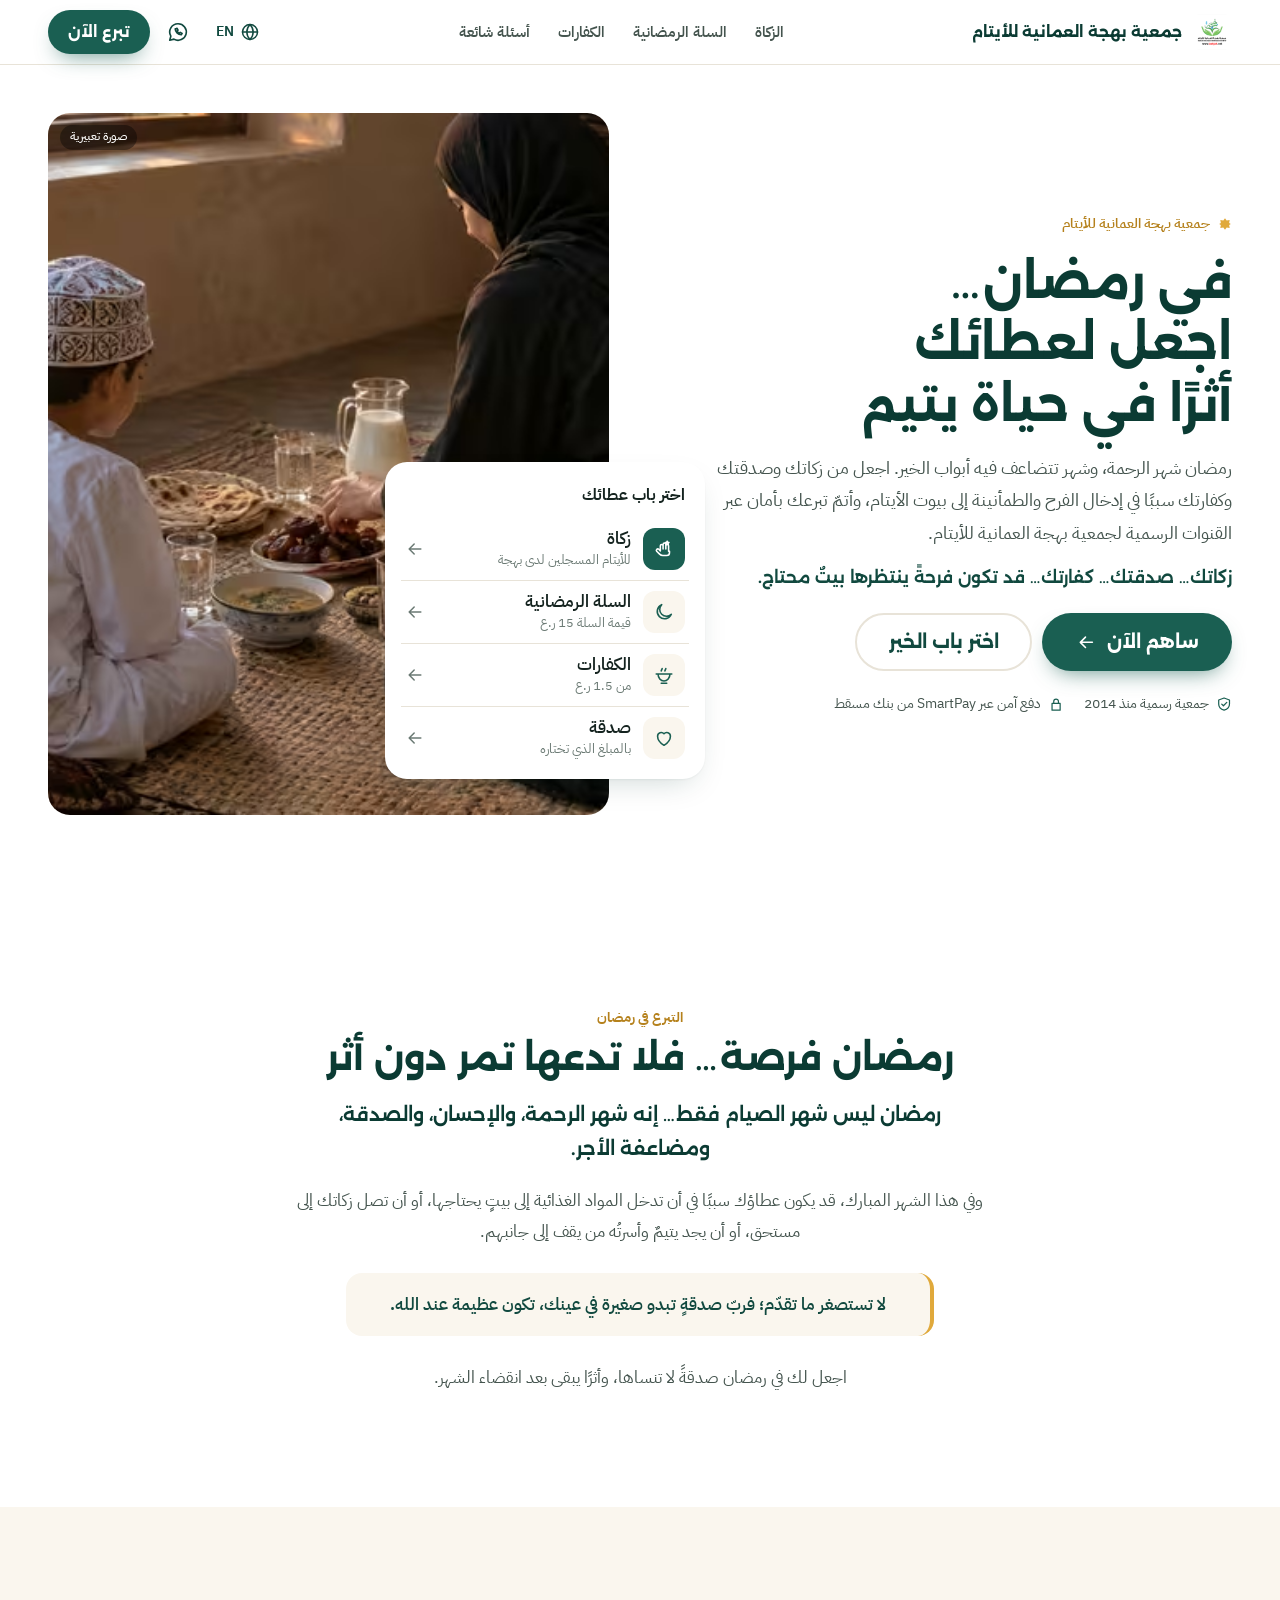
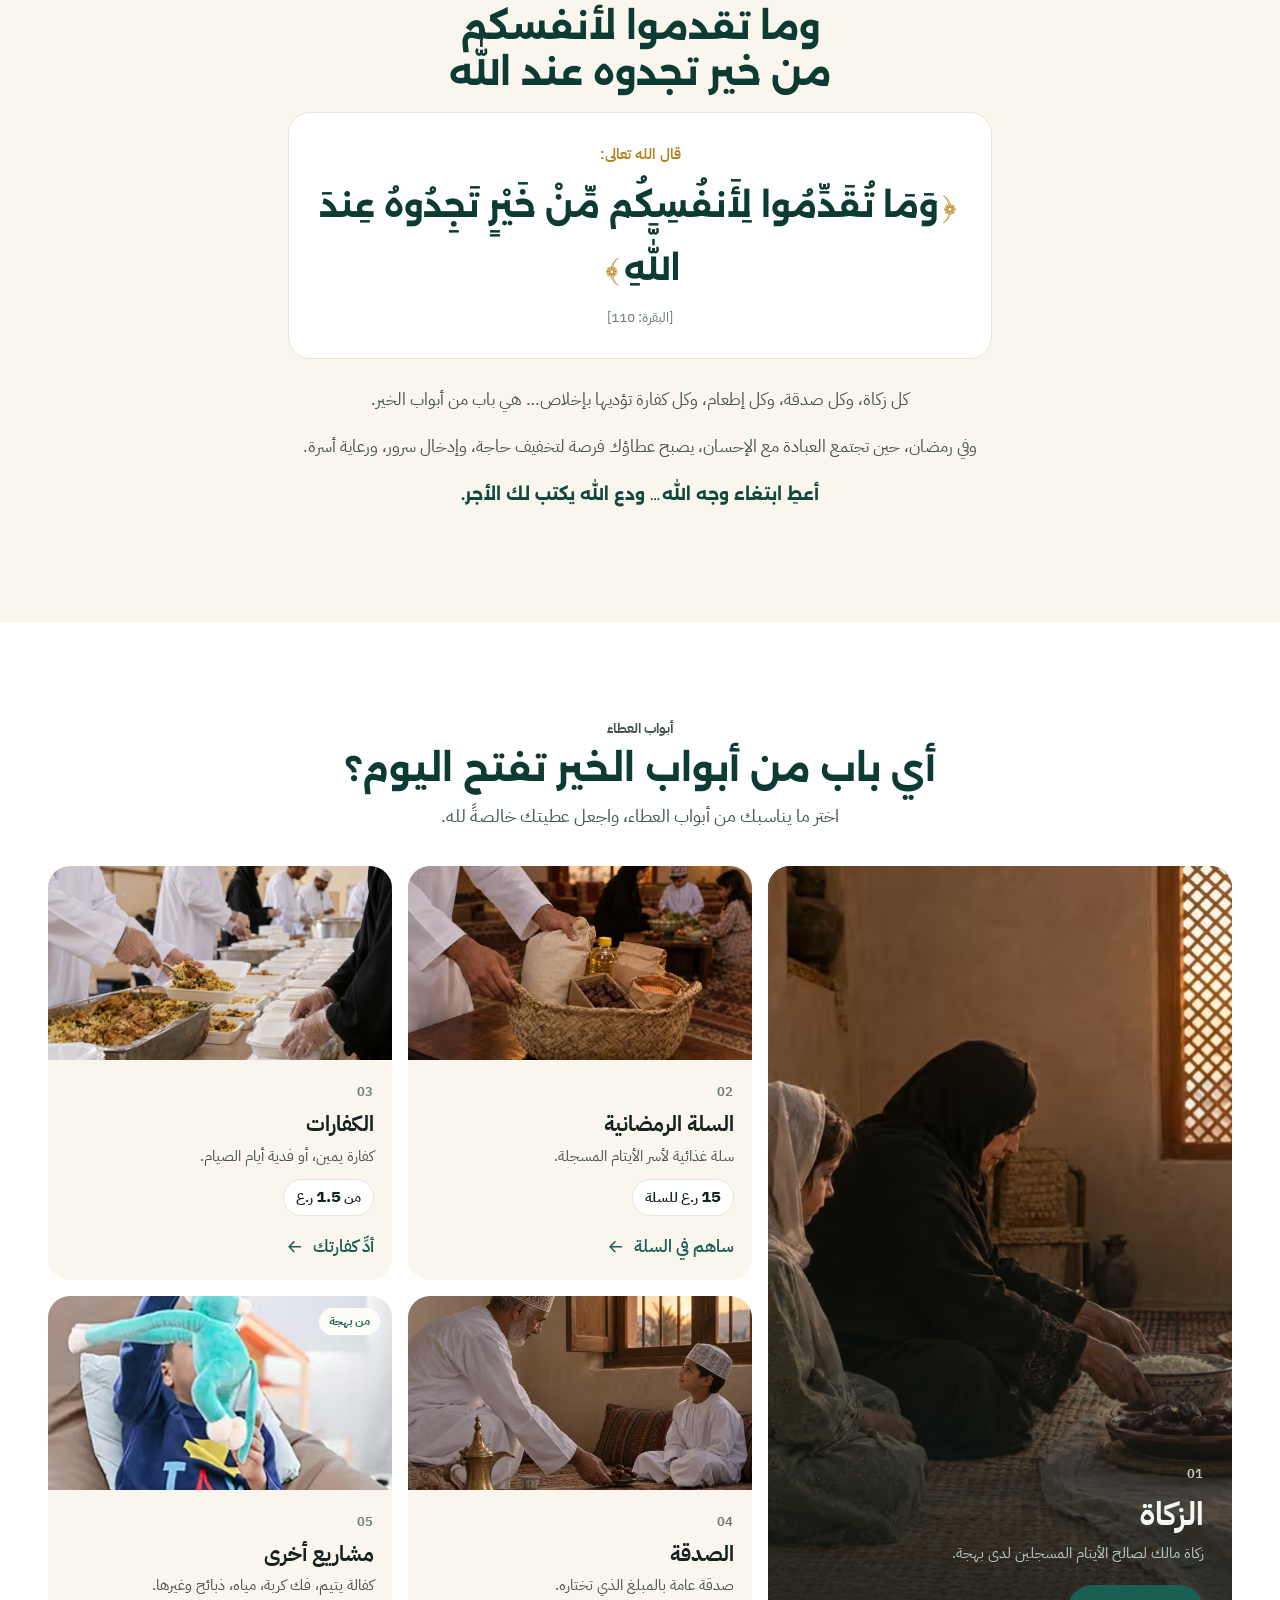
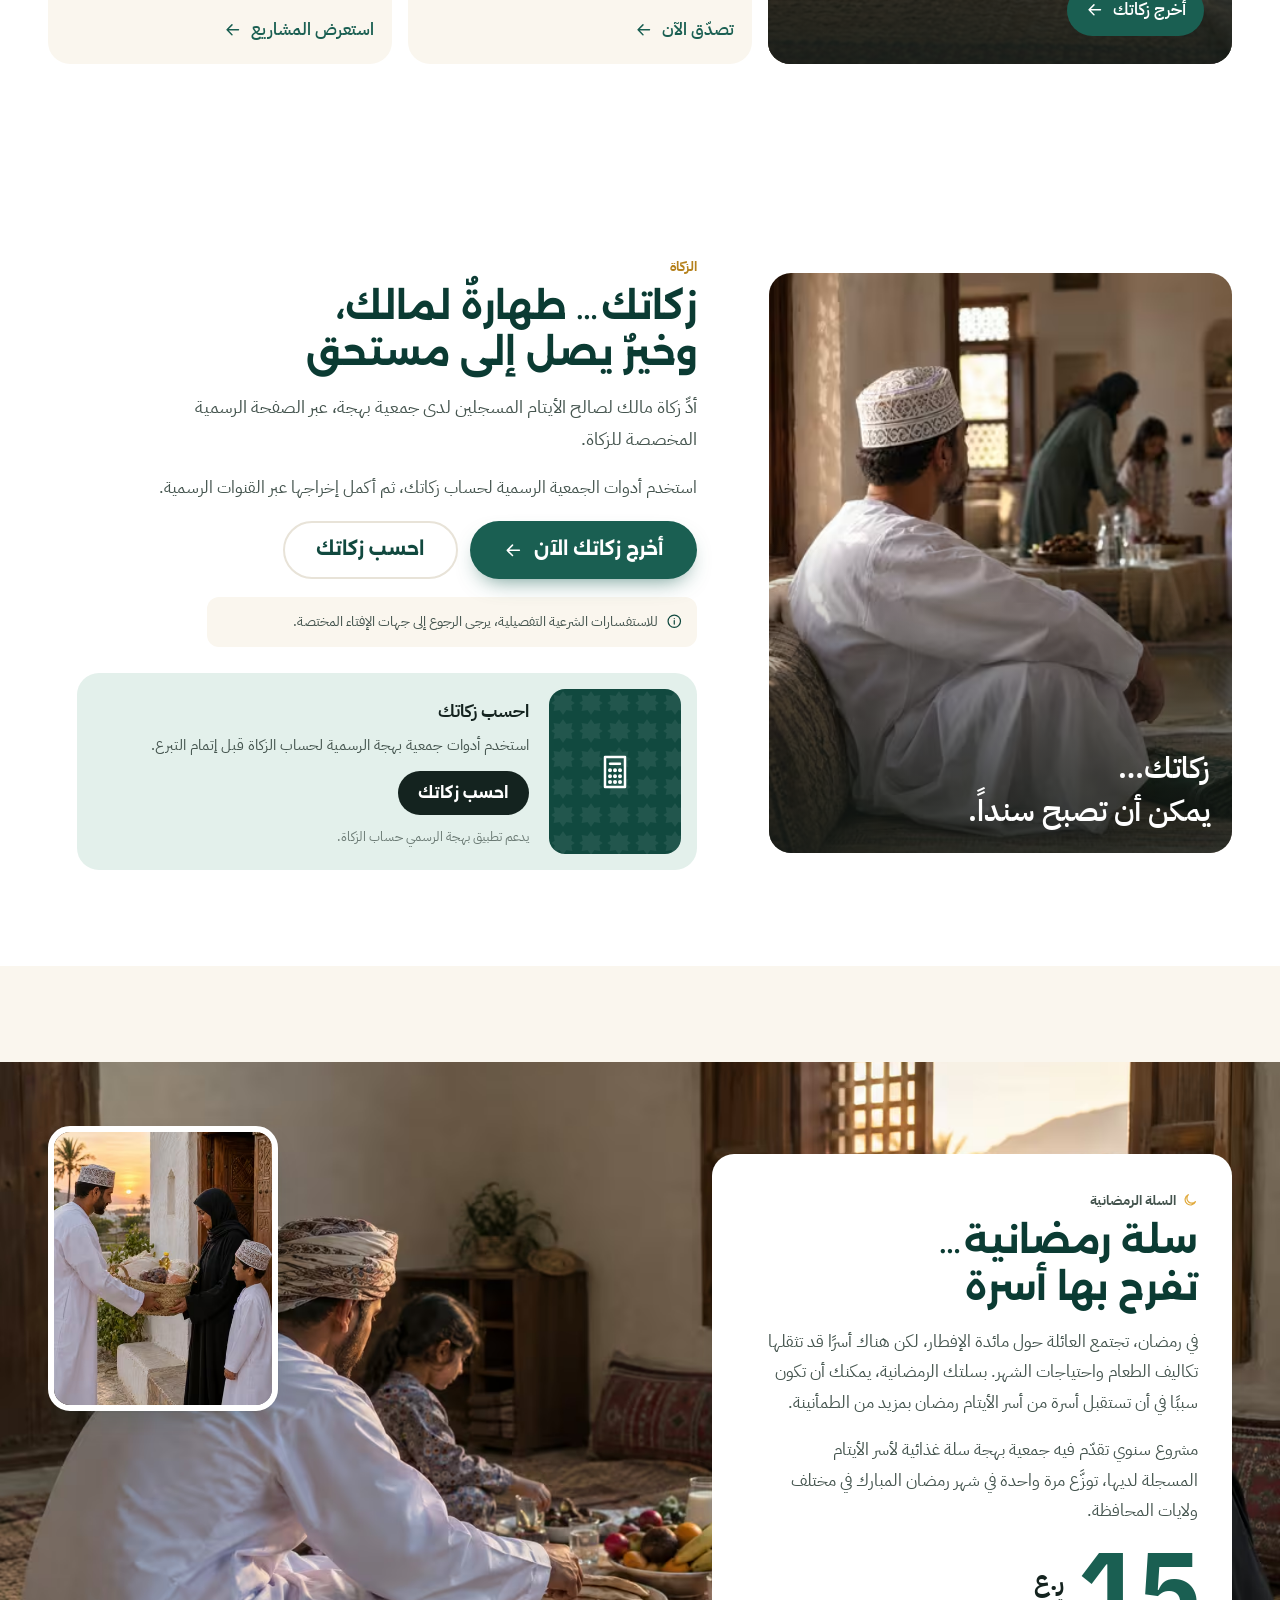
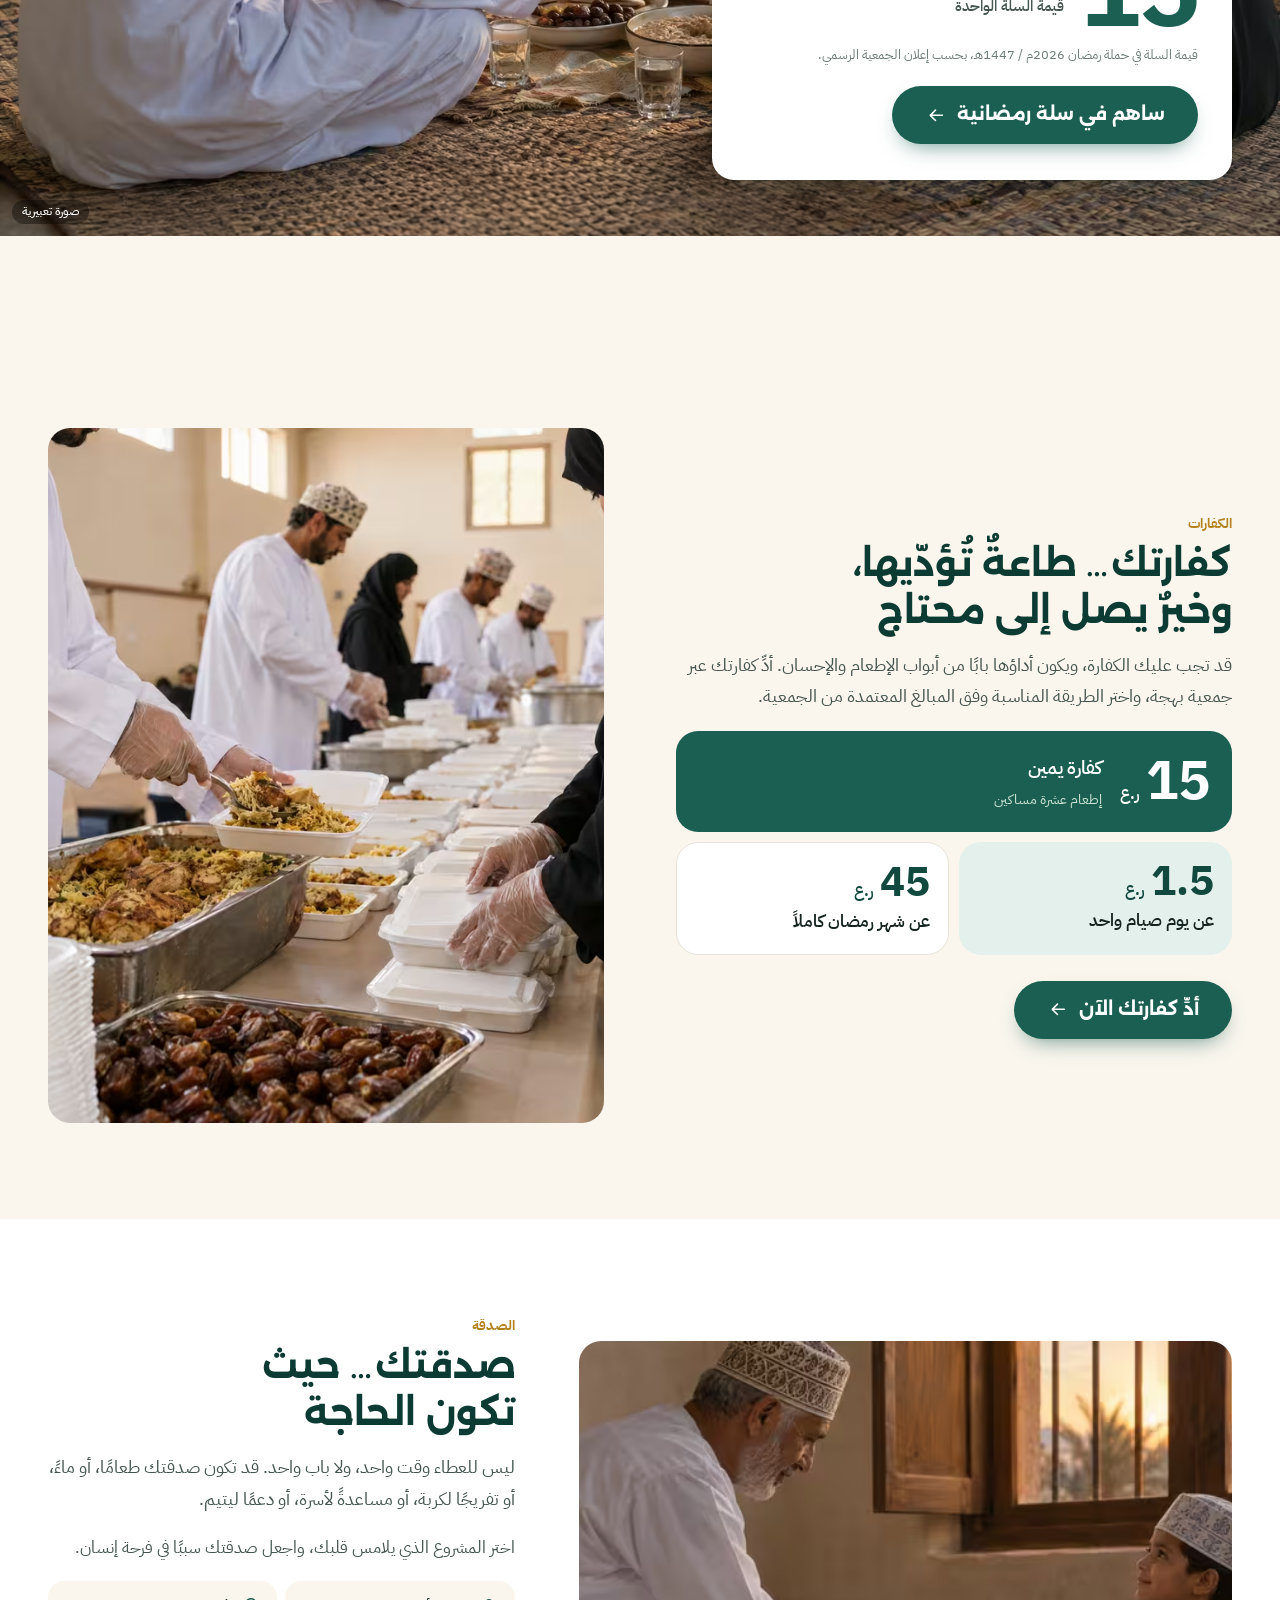
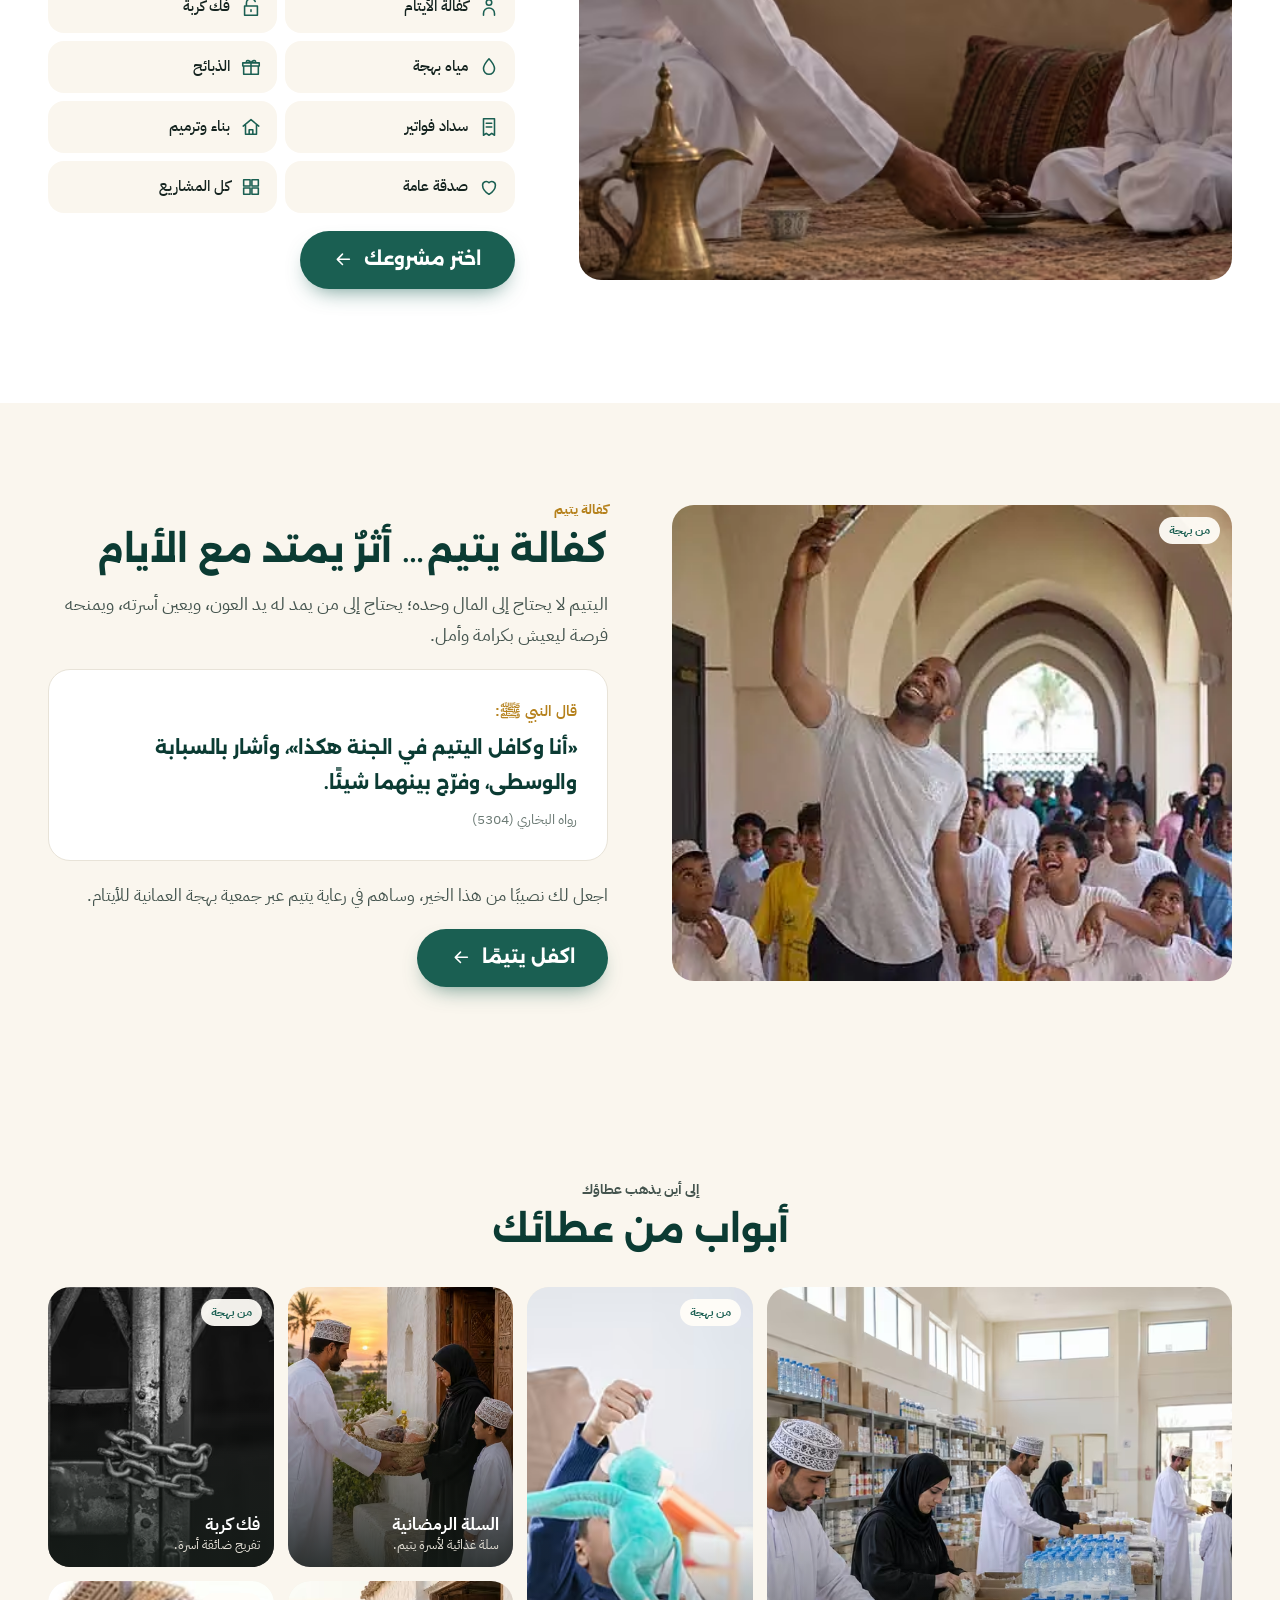
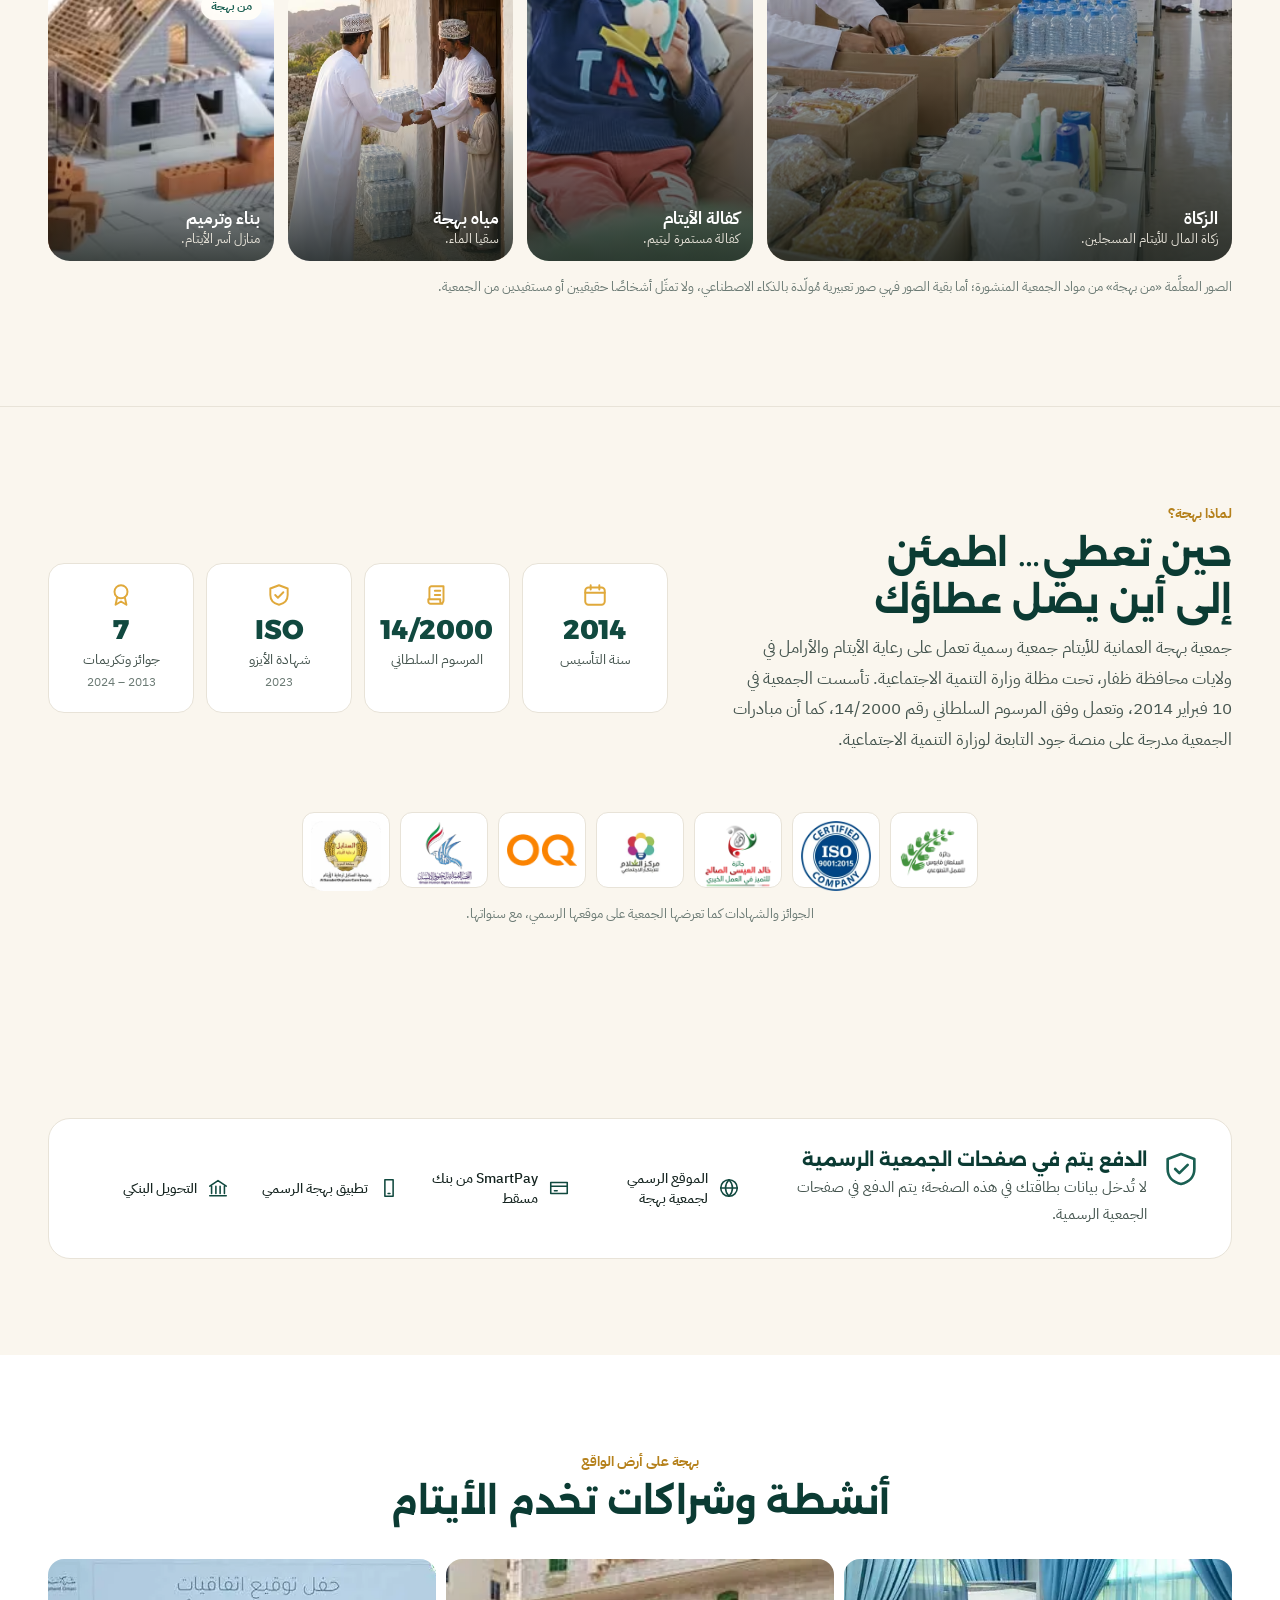
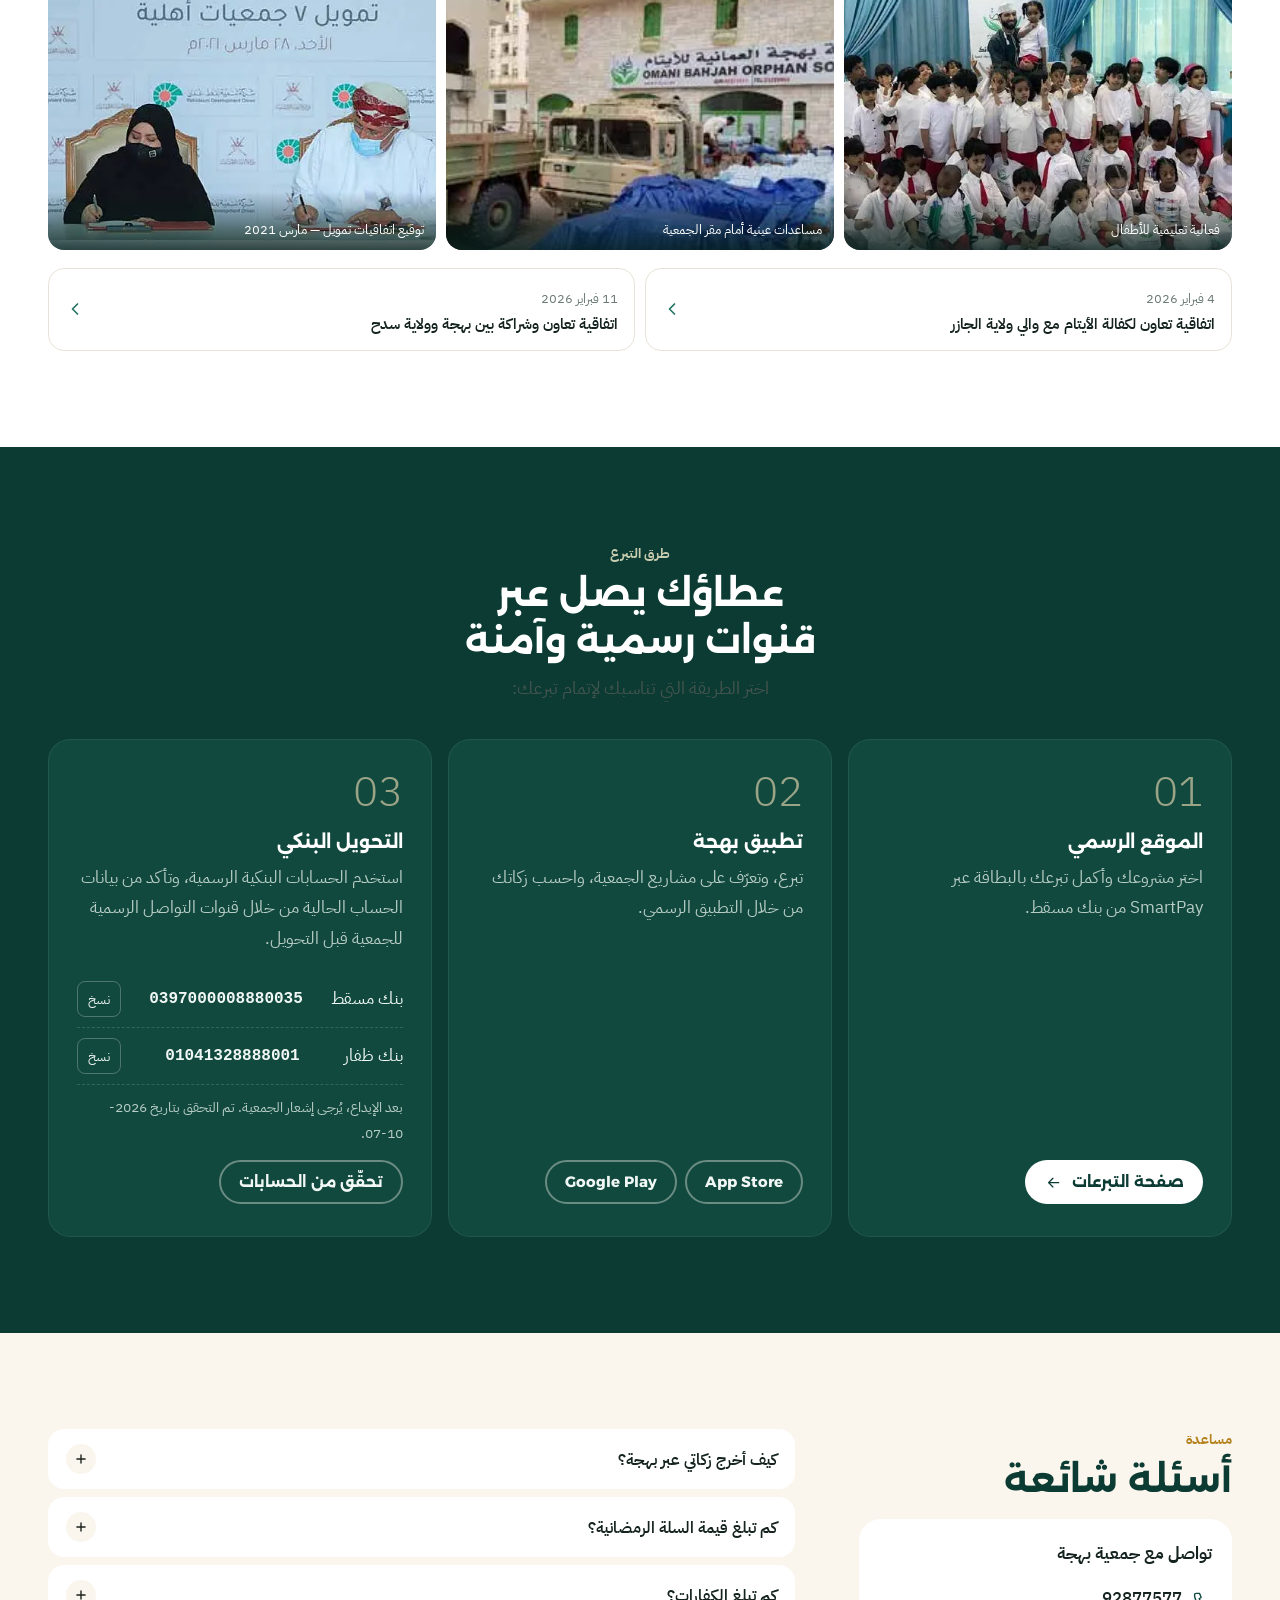
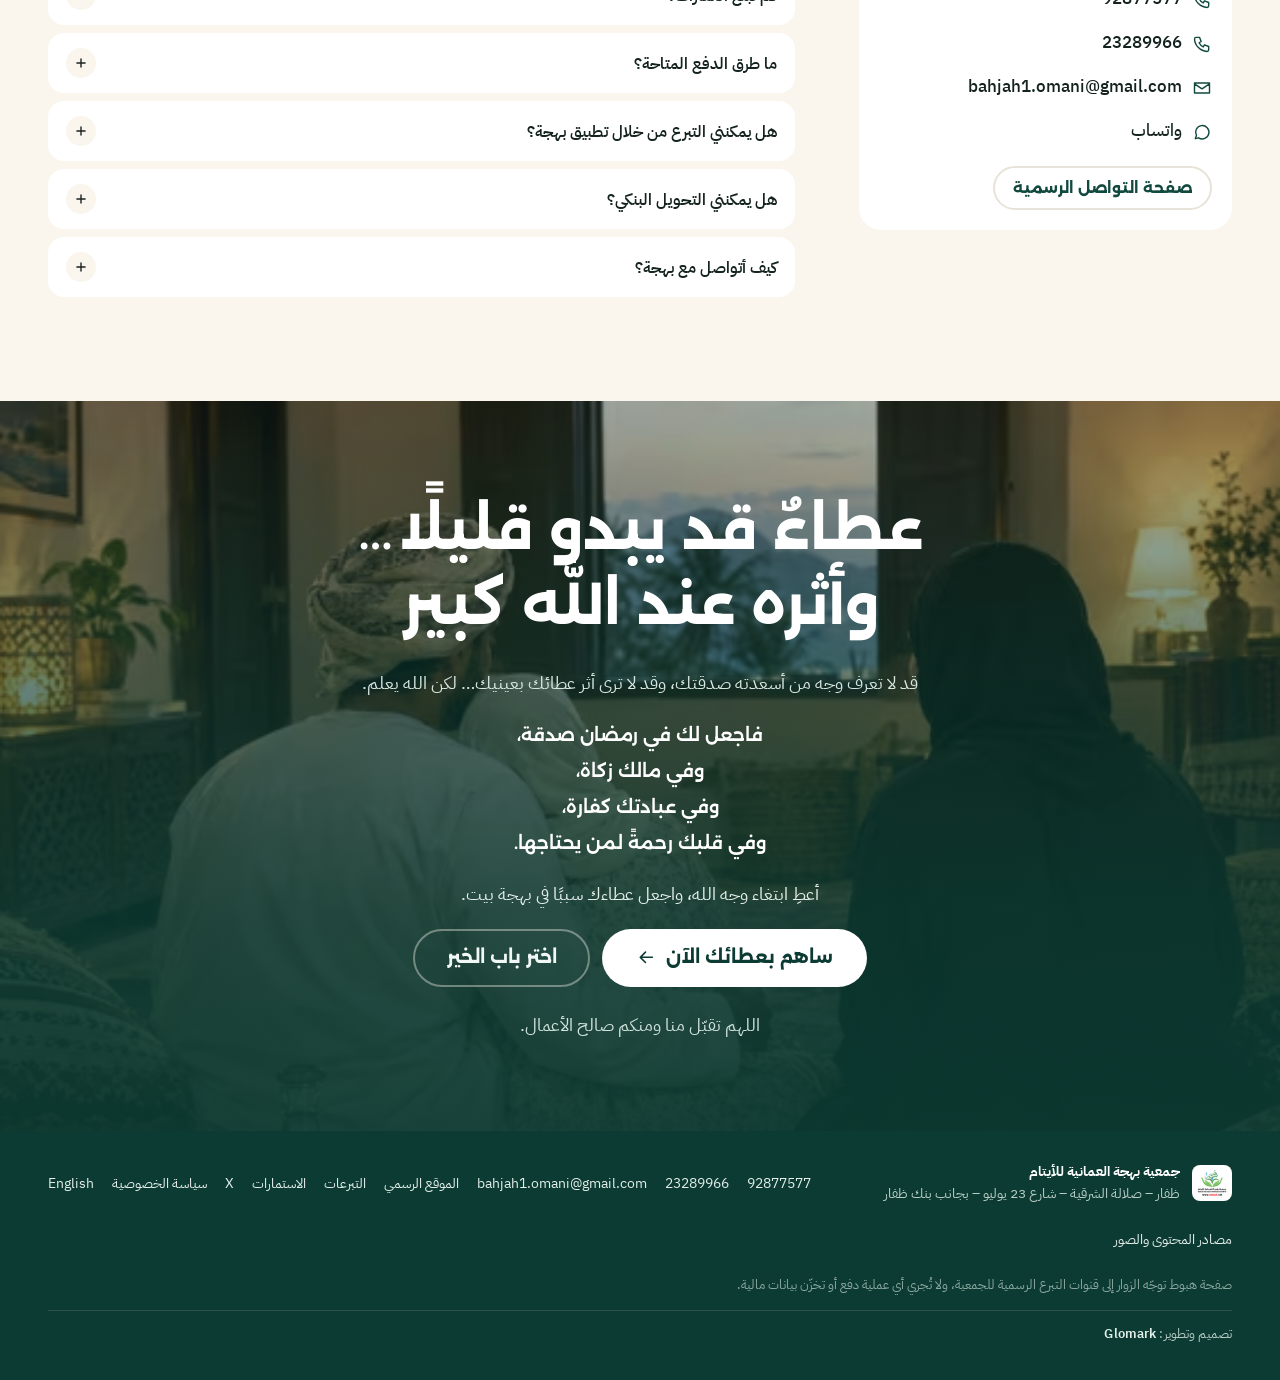
==== commit 8eb2e896: "Add 'Designed and developed by Glomark' credit to the shared footer Arabic: تصميم وتطوير: Glomark · " ====
--- a/index.html
+++ b/index.html
@@ -29,7 +29,7 @@
 <link rel="preconnect" href="https://fonts.googleapis.com">
 <link rel="preconnect" href="https://fonts.gstatic.com" crossorigin>
 <link href="https://fonts.googleapis.com/css2?family=Alexandria:wght@600;700;800&family=IBM+Plex+Sans+Arabic:wght@300;400;500;600;700&display=swap" rel="stylesheet">
-<link rel="stylesheet" href="assets/css/styles.css?v=e715a71b96">
+<link rel="stylesheet" href="assets/css/styles.css?v=4aa40610df">
 
 <script type="application/ld+json">
 {
@@ -747,6 +747,7 @@
       </ul>
     </details>
     <p class="copy" data-i18n="footer.copy">صفحة هبوط توجّه الزوار إلى قنوات التبرع الرسمية للجمعية، ولا تُجري أي عملية دفع أو تخزّن بيانات مالية.</p>
+    <p class="footer-credit" data-i18n="footer.credit">تصميم وتطوير: <span lang="en" dir="ltr">Glomark</span></p>
   </div>
 </footer>
 
@@ -754,7 +755,7 @@
   <a class="btn btn-primary btn-block" href="#choose" data-cta="sticky" data-campaign-cta="sticky" tabindex="-1">اختر باب الخير</a>
 </div>
 
-<script src="assets/js/i18n.js?v=bba6c4cf3a" defer></script>
+<script src="assets/js/i18n.js?v=cde1426c14" defer></script>
 <script src="assets/js/app.js?v=da23520ea7" defer></script>
 </body>
 </html>
--- a/assets/css/styles.css
+++ b/assets/css/styles.css
@@ -866,3 +866,8 @@
 #final:not(.fk-final) .final-bg::after { background: linear-gradient(180deg, rgba(11, 59, 51, .30) 0%, rgba(11, 59, 51, .62) 38%, rgba(11, 59, 51, .84) 70%, rgba(11, 59, 51, .92) 100%); }
 #final:not(.fk-final) .final-bg img { object-position: 50% 30%; }
 @media (max-width: 899px) { .ramadan-bg .fk-illustrative { top: 12px; bottom: auto; } }
+
+/* Agency credit */
+.footer-credit { margin: 0; padding-top: 12px; border-top: 1px solid rgba(255, 255, 255, .12); font-size: 12.5px; color: var(--on-dark-2); letter-spacing: .01em; }
+.footer-credit span { color: #e4efea; font-weight: 600; }
+@media (min-width: 960px) { .footer-grid .footer-credit { grid-column: 1 / -1; } }
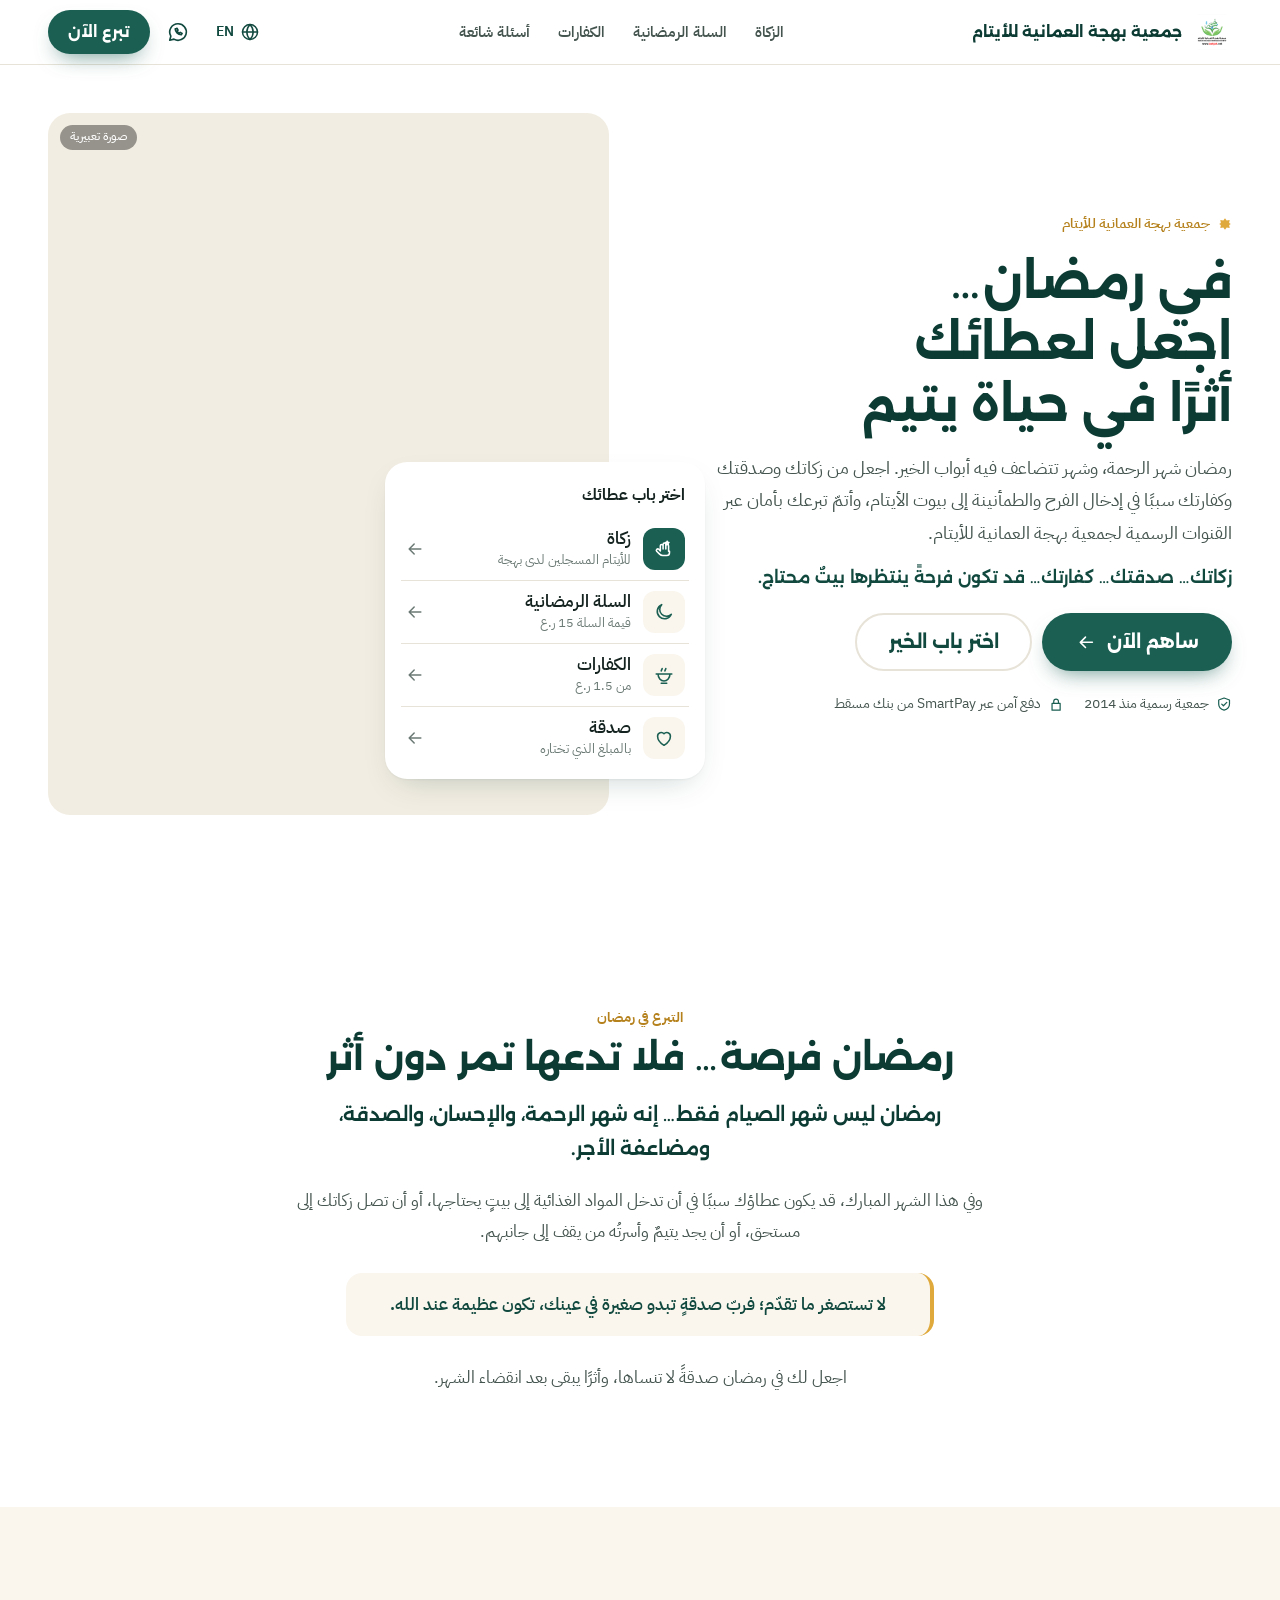
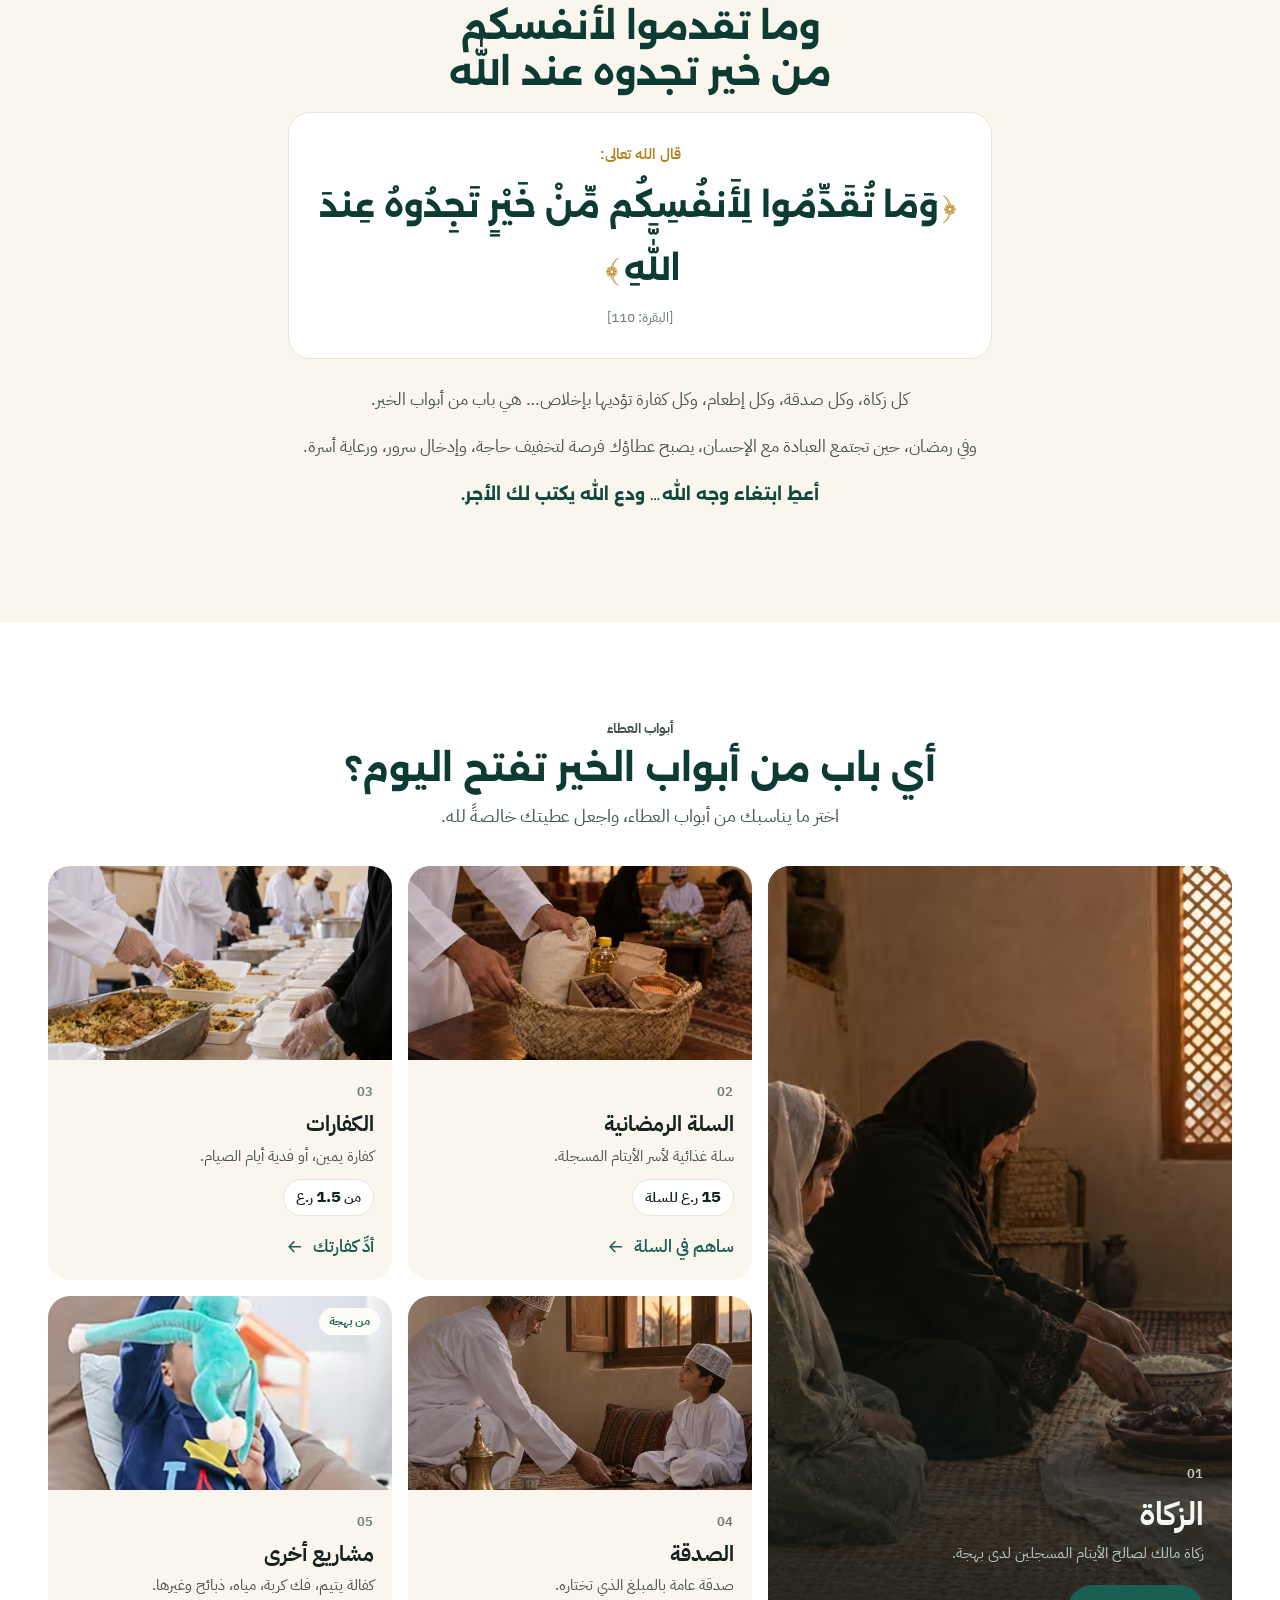
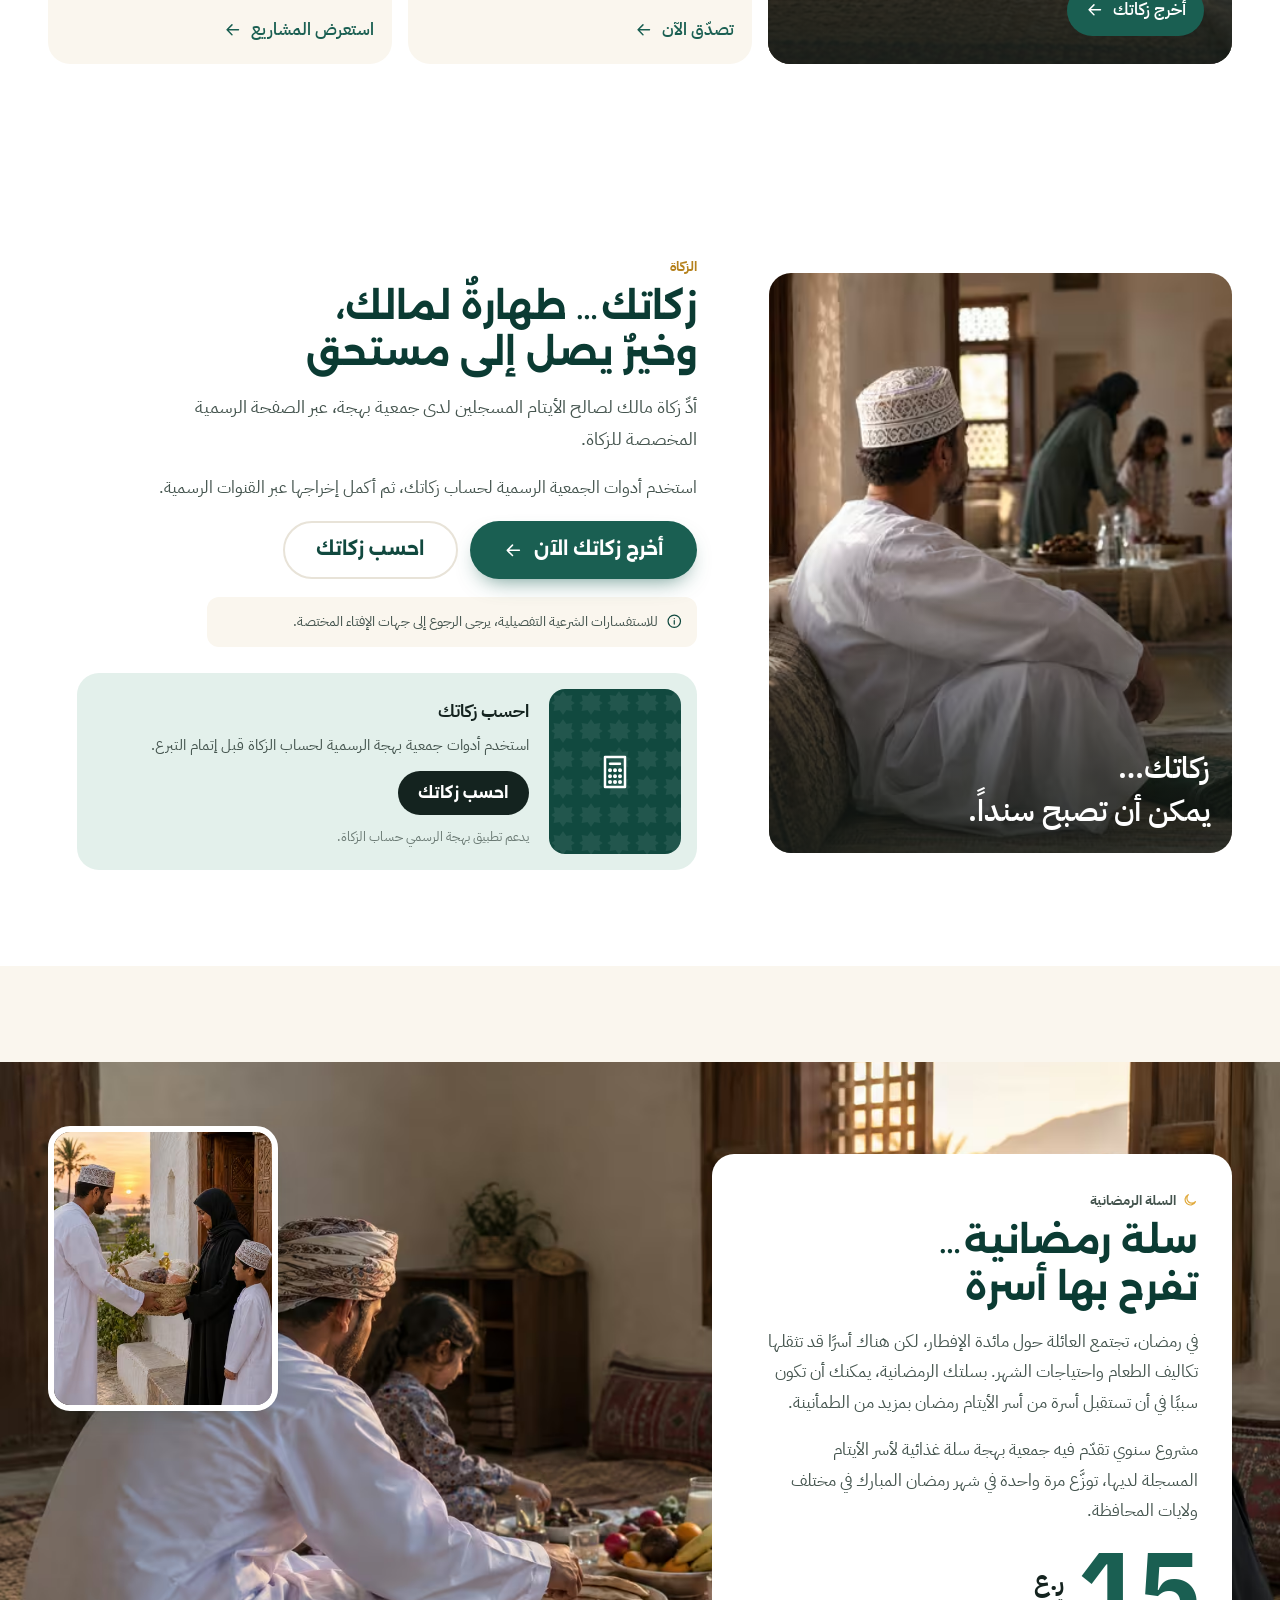
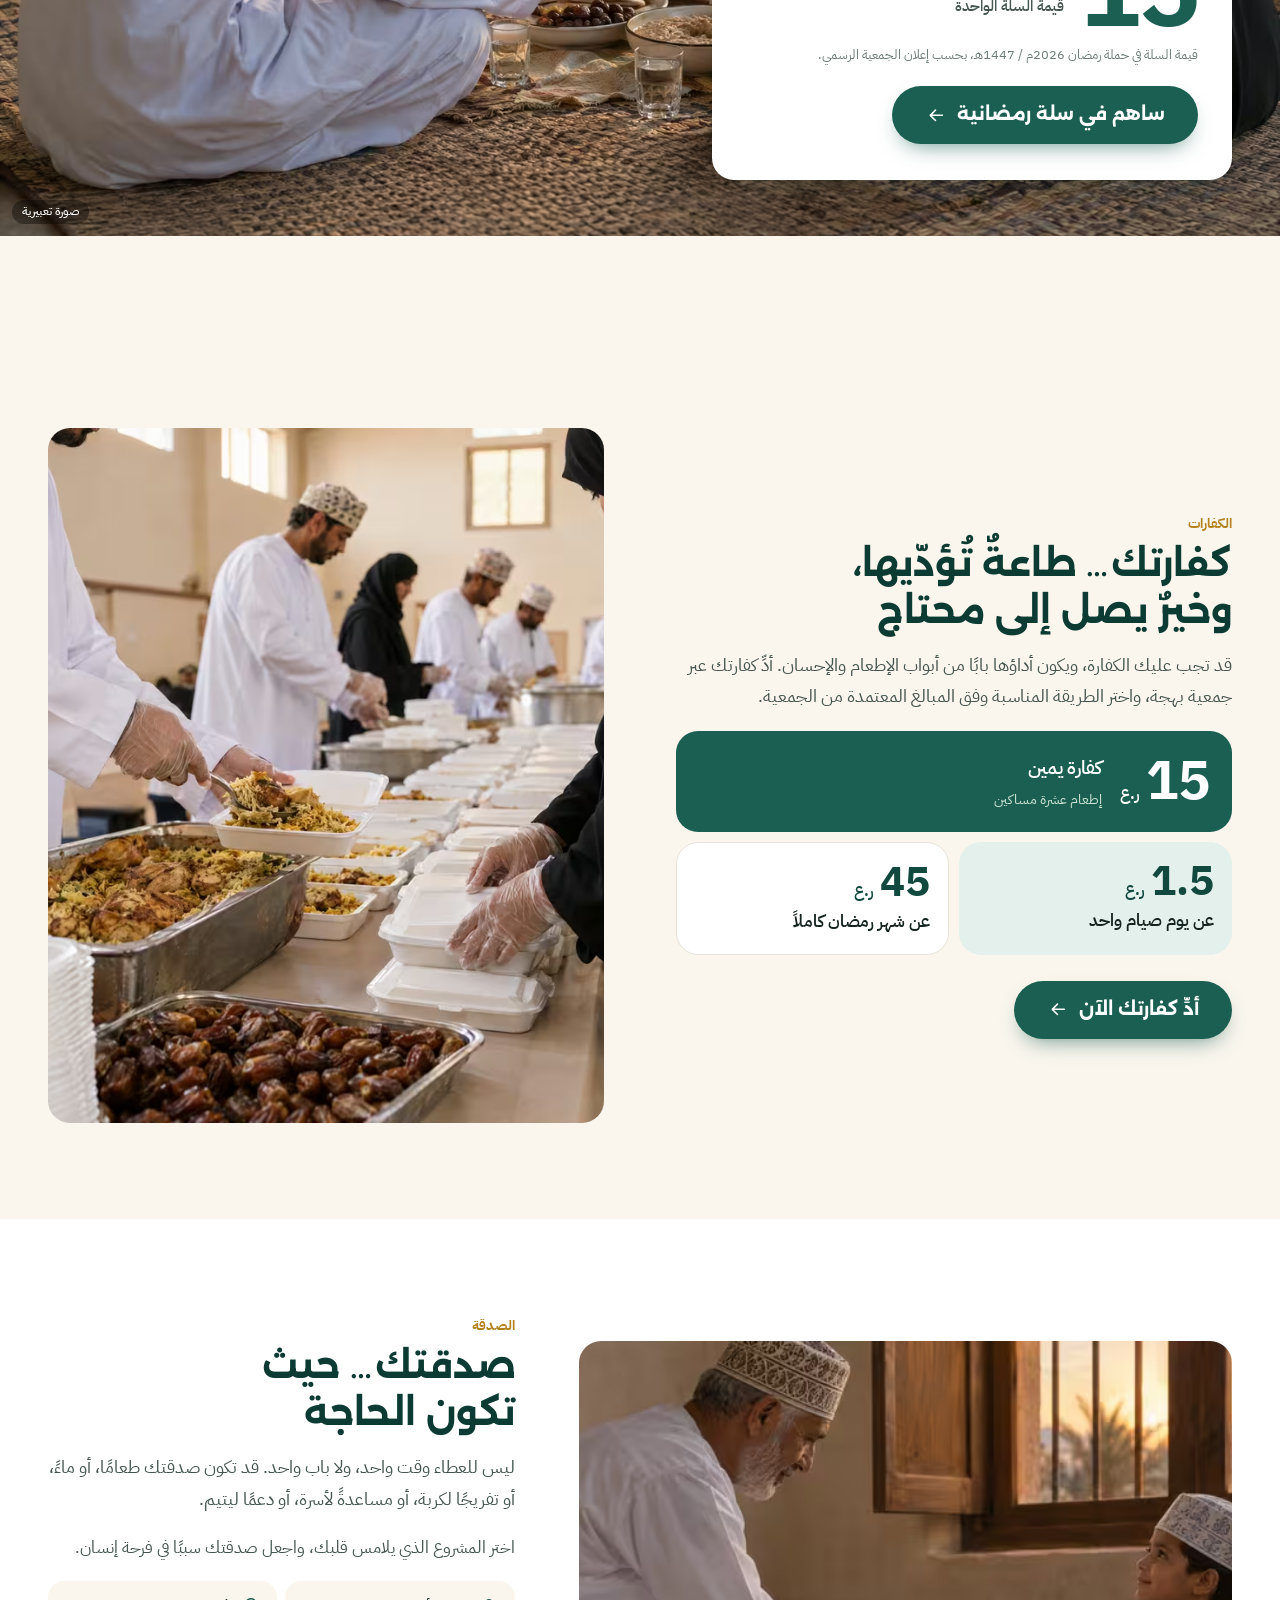
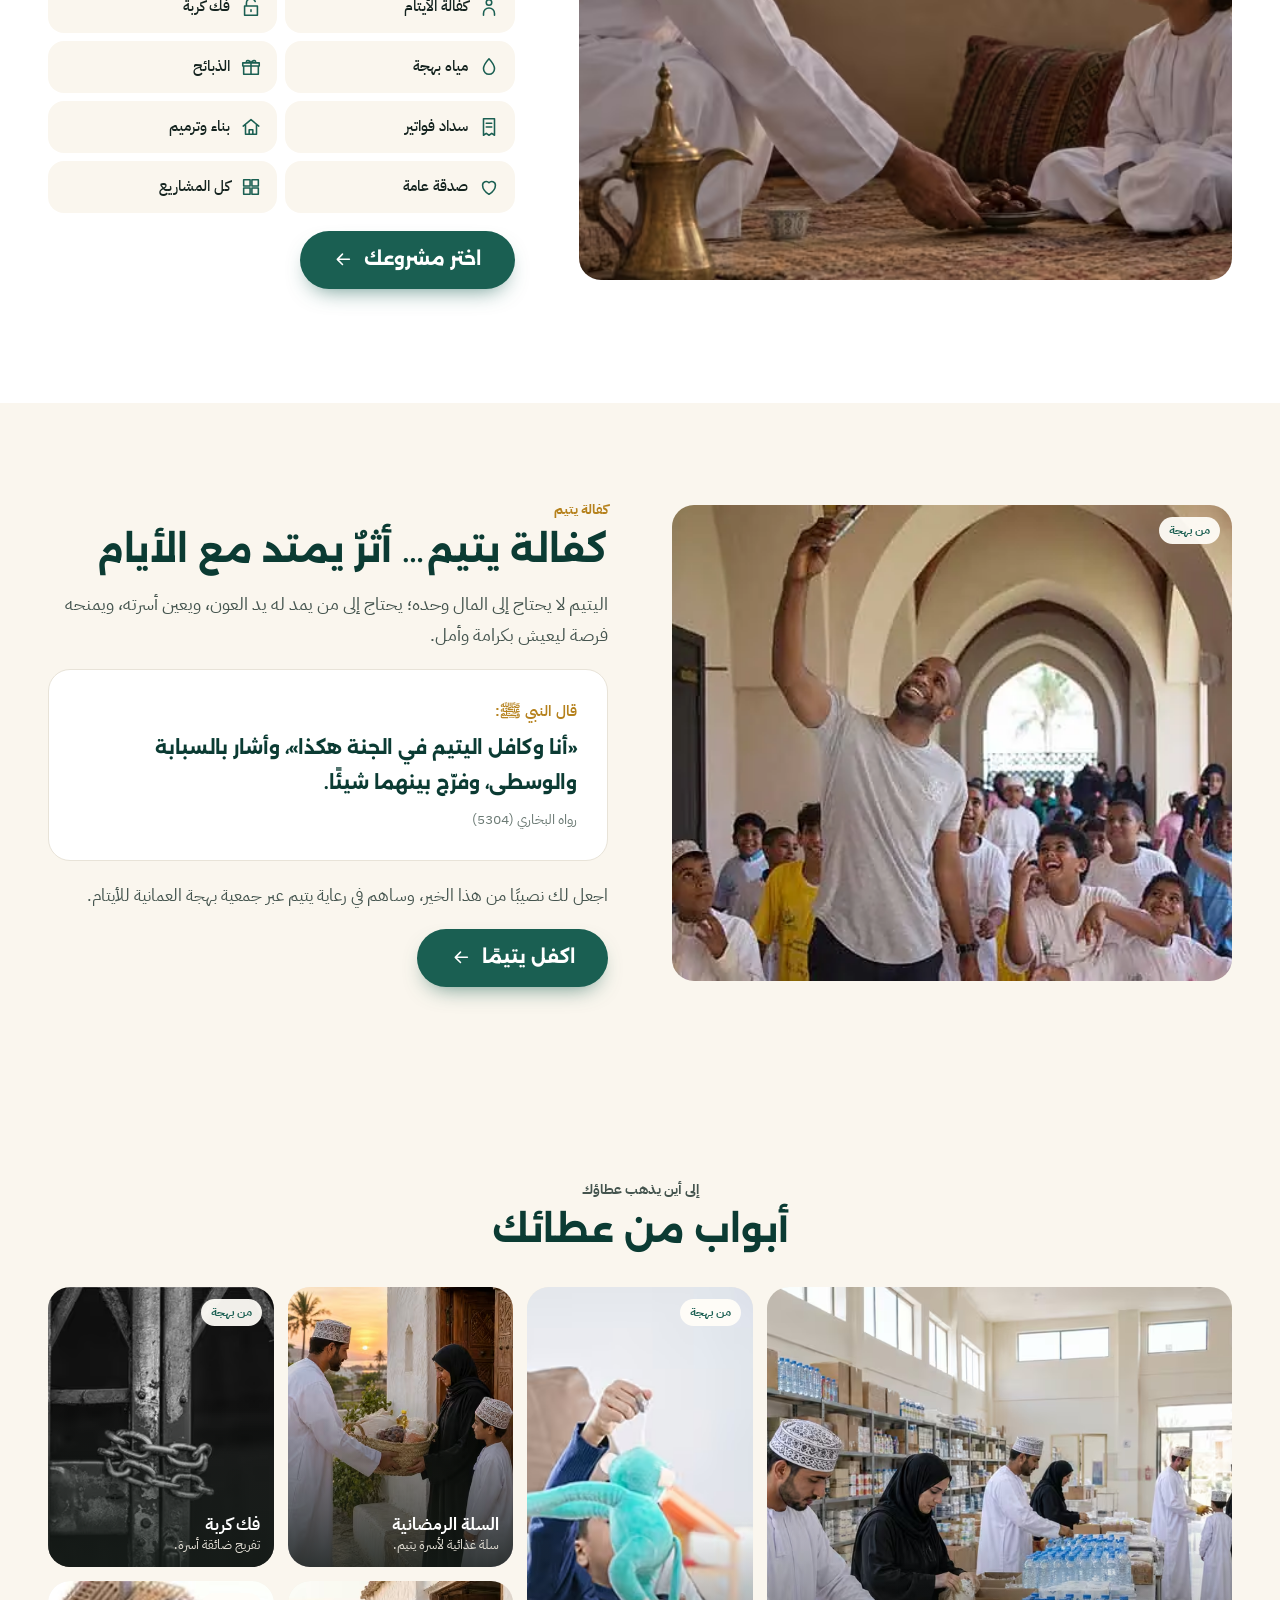
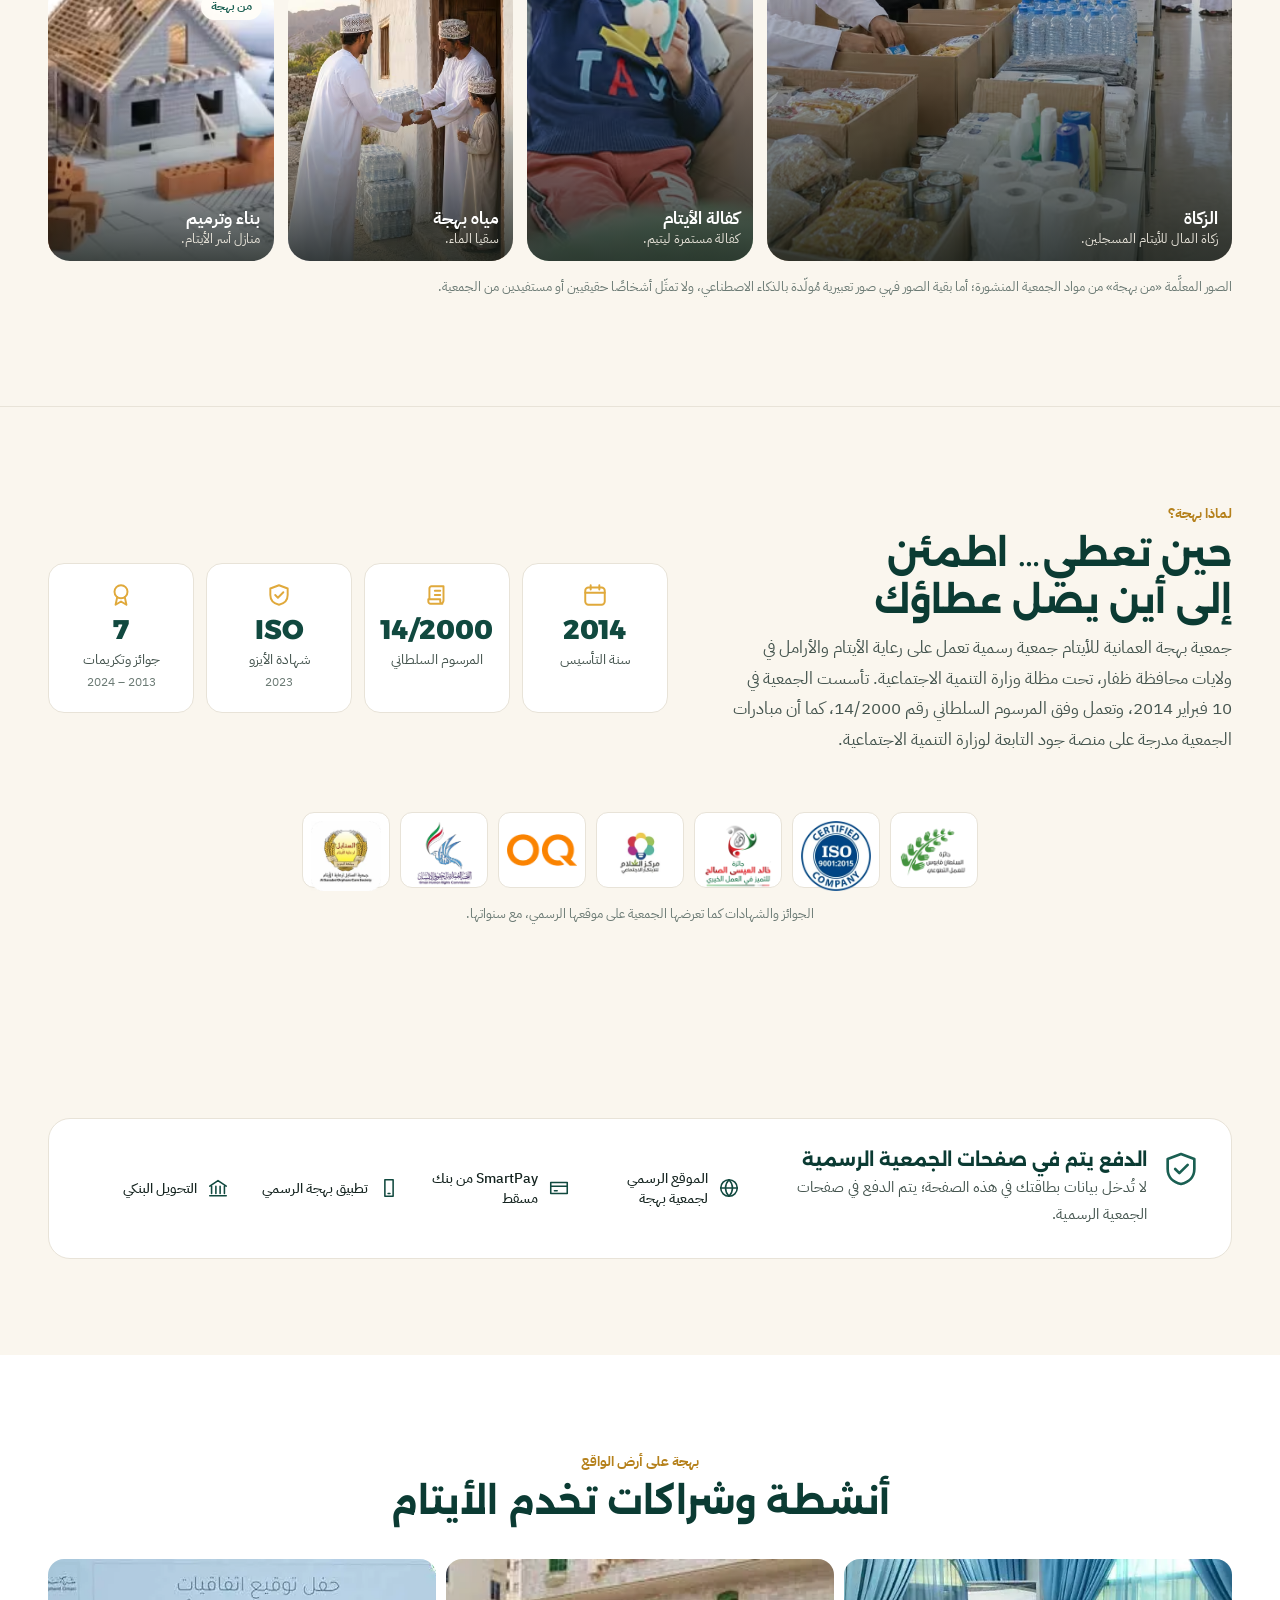
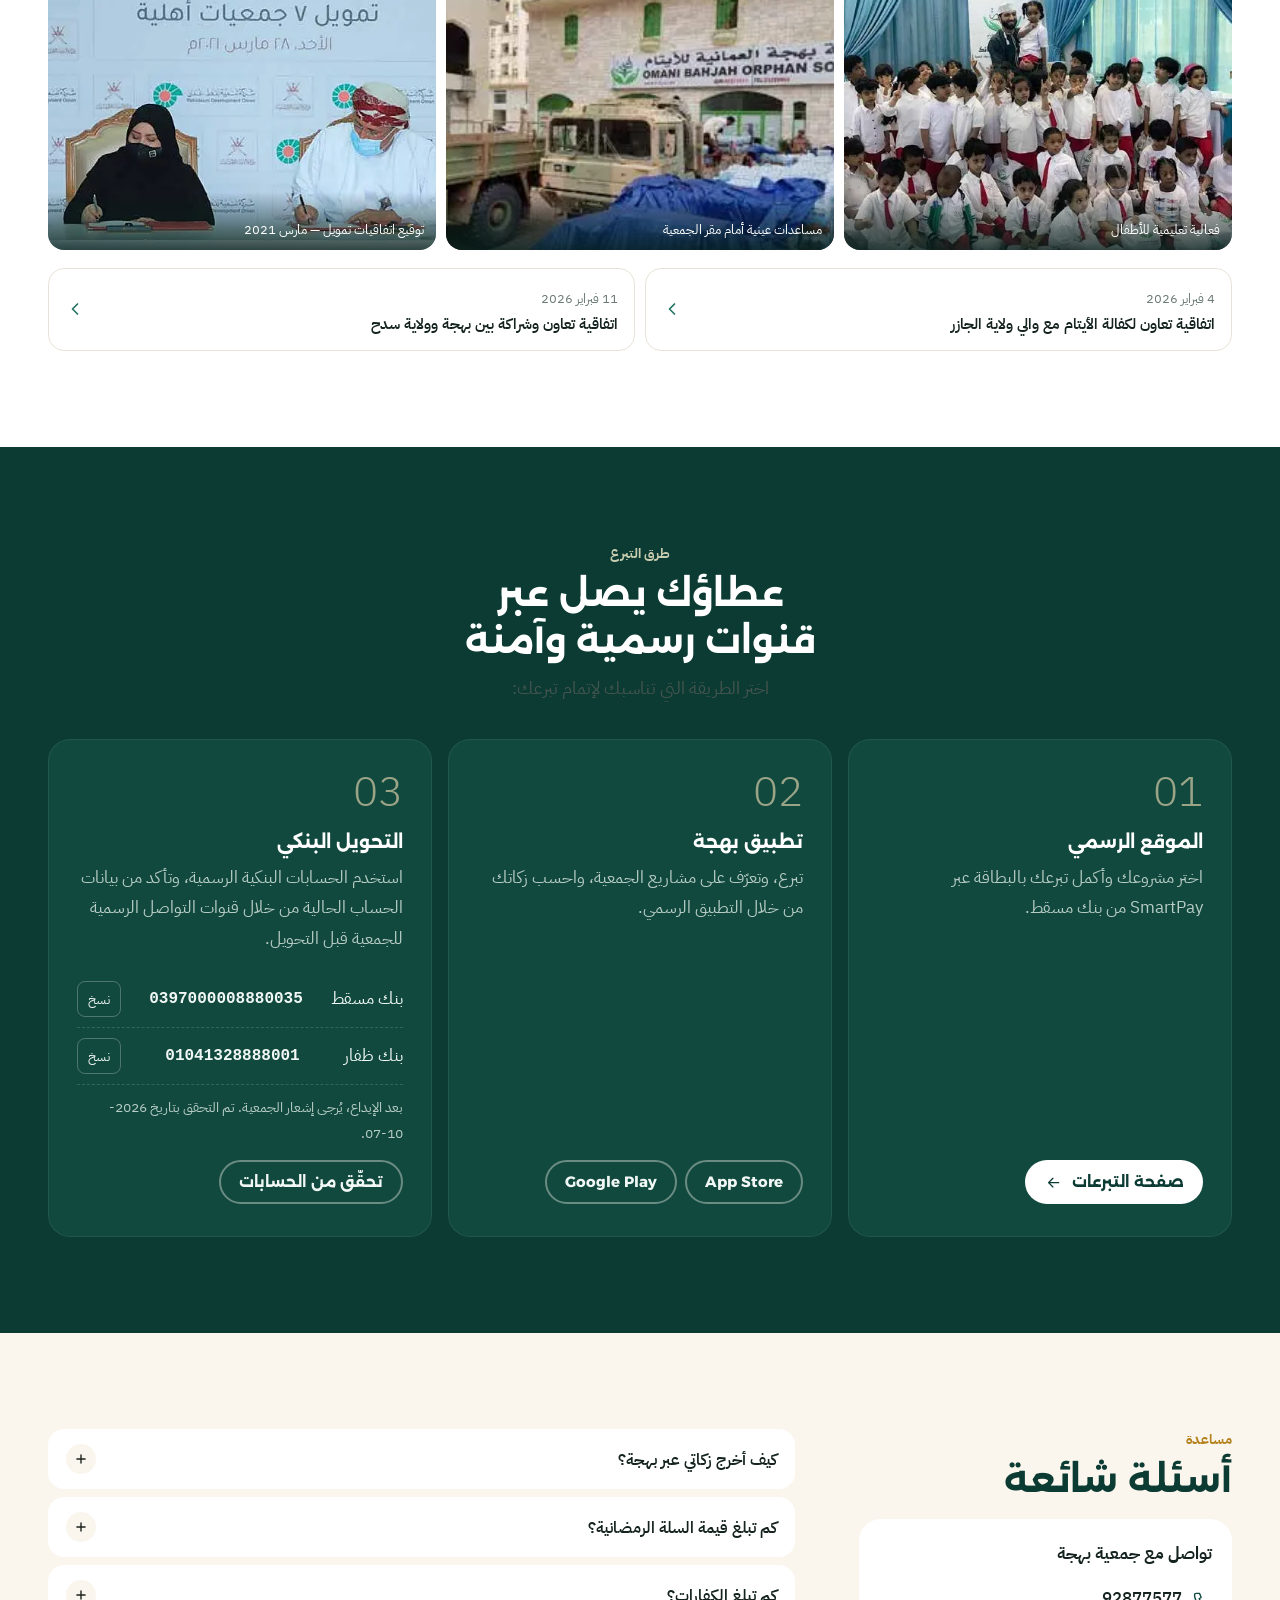
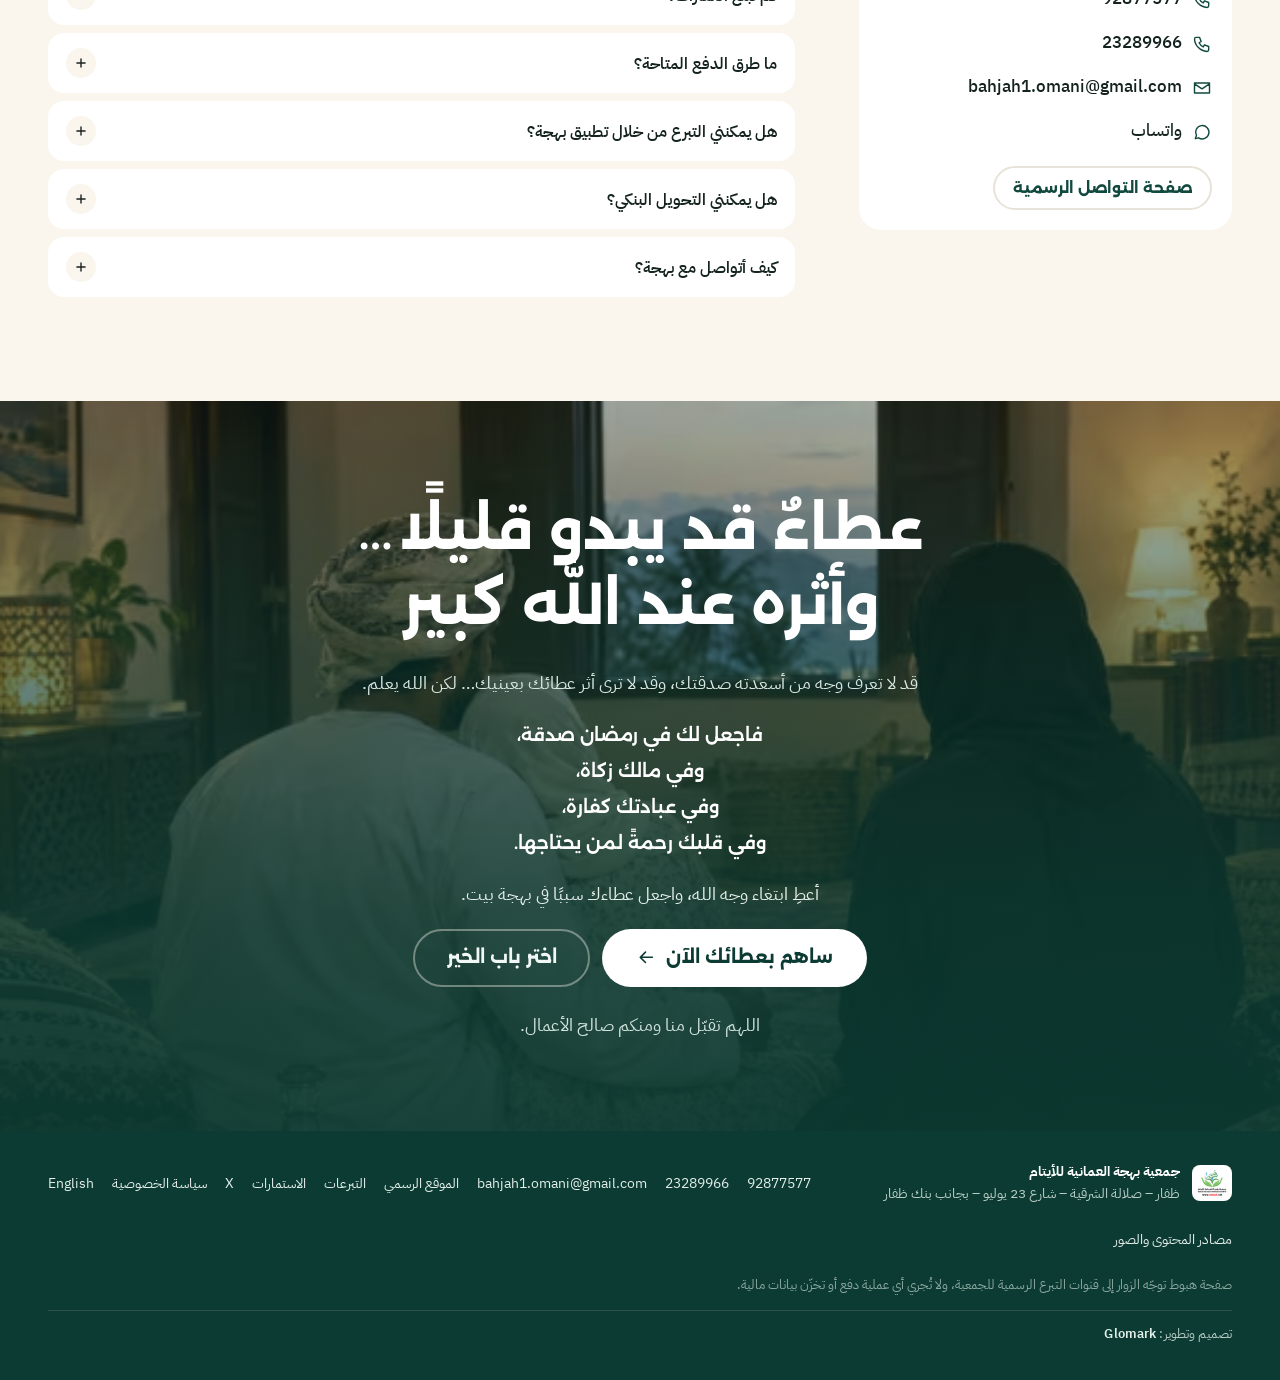
==== commit 26239191: "Link the Glomark credit to glomark.com Co-Authored-By: Claude Opus 5.5 <noreply@anthropic.com>" ====
--- a/index.html
+++ b/index.html
@@ -29,7 +29,7 @@
 <link rel="preconnect" href="https://fonts.googleapis.com">
 <link rel="preconnect" href="https://fonts.gstatic.com" crossorigin>
 <link href="https://fonts.googleapis.com/css2?family=Alexandria:wght@600;700;800&family=IBM+Plex+Sans+Arabic:wght@300;400;500;600;700&display=swap" rel="stylesheet">
-<link rel="stylesheet" href="assets/css/styles.css?v=4aa40610df">
+<link rel="stylesheet" href="assets/css/styles.css?v=a64505f0b6">
 
 <script type="application/ld+json">
 {
@@ -747,7 +747,7 @@
       </ul>
     </details>
     <p class="copy" data-i18n="footer.copy">صفحة هبوط توجّه الزوار إلى قنوات التبرع الرسمية للجمعية، ولا تُجري أي عملية دفع أو تخزّن بيانات مالية.</p>
-    <p class="footer-credit" data-i18n="footer.credit">تصميم وتطوير: <span lang="en" dir="ltr">Glomark</span></p>
+    <p class="footer-credit" data-i18n="footer.credit">تصميم وتطوير: <a href="https://glomark.com" target="_blank" rel="noopener" lang="en" dir="ltr" data-cta="footer_glomark">Glomark</a></p>
   </div>
 </footer>
 
@@ -755,7 +755,7 @@
   <a class="btn btn-primary btn-block" href="#choose" data-cta="sticky" data-campaign-cta="sticky" tabindex="-1">اختر باب الخير</a>
 </div>
 
-<script src="assets/js/i18n.js?v=cde1426c14" defer></script>
+<script src="assets/js/i18n.js?v=b10285b5b4" defer></script>
 <script src="assets/js/app.js?v=da23520ea7" defer></script>
 </body>
 </html>
--- a/assets/css/styles.css
+++ b/assets/css/styles.css
@@ -871,3 +871,5 @@
 .footer-credit { margin: 0; padding-top: 12px; border-top: 1px solid rgba(255, 255, 255, .12); font-size: 12.5px; color: var(--on-dark-2); letter-spacing: .01em; }
 .footer-credit span { color: #e4efea; font-weight: 600; }
 @media (min-width: 960px) { .footer-grid .footer-credit { grid-column: 1 / -1; } }
+.footer-credit a { color: #e4efea; font-weight: 600; text-decoration: none; }
+.footer-credit a:hover { text-decoration: underline; }
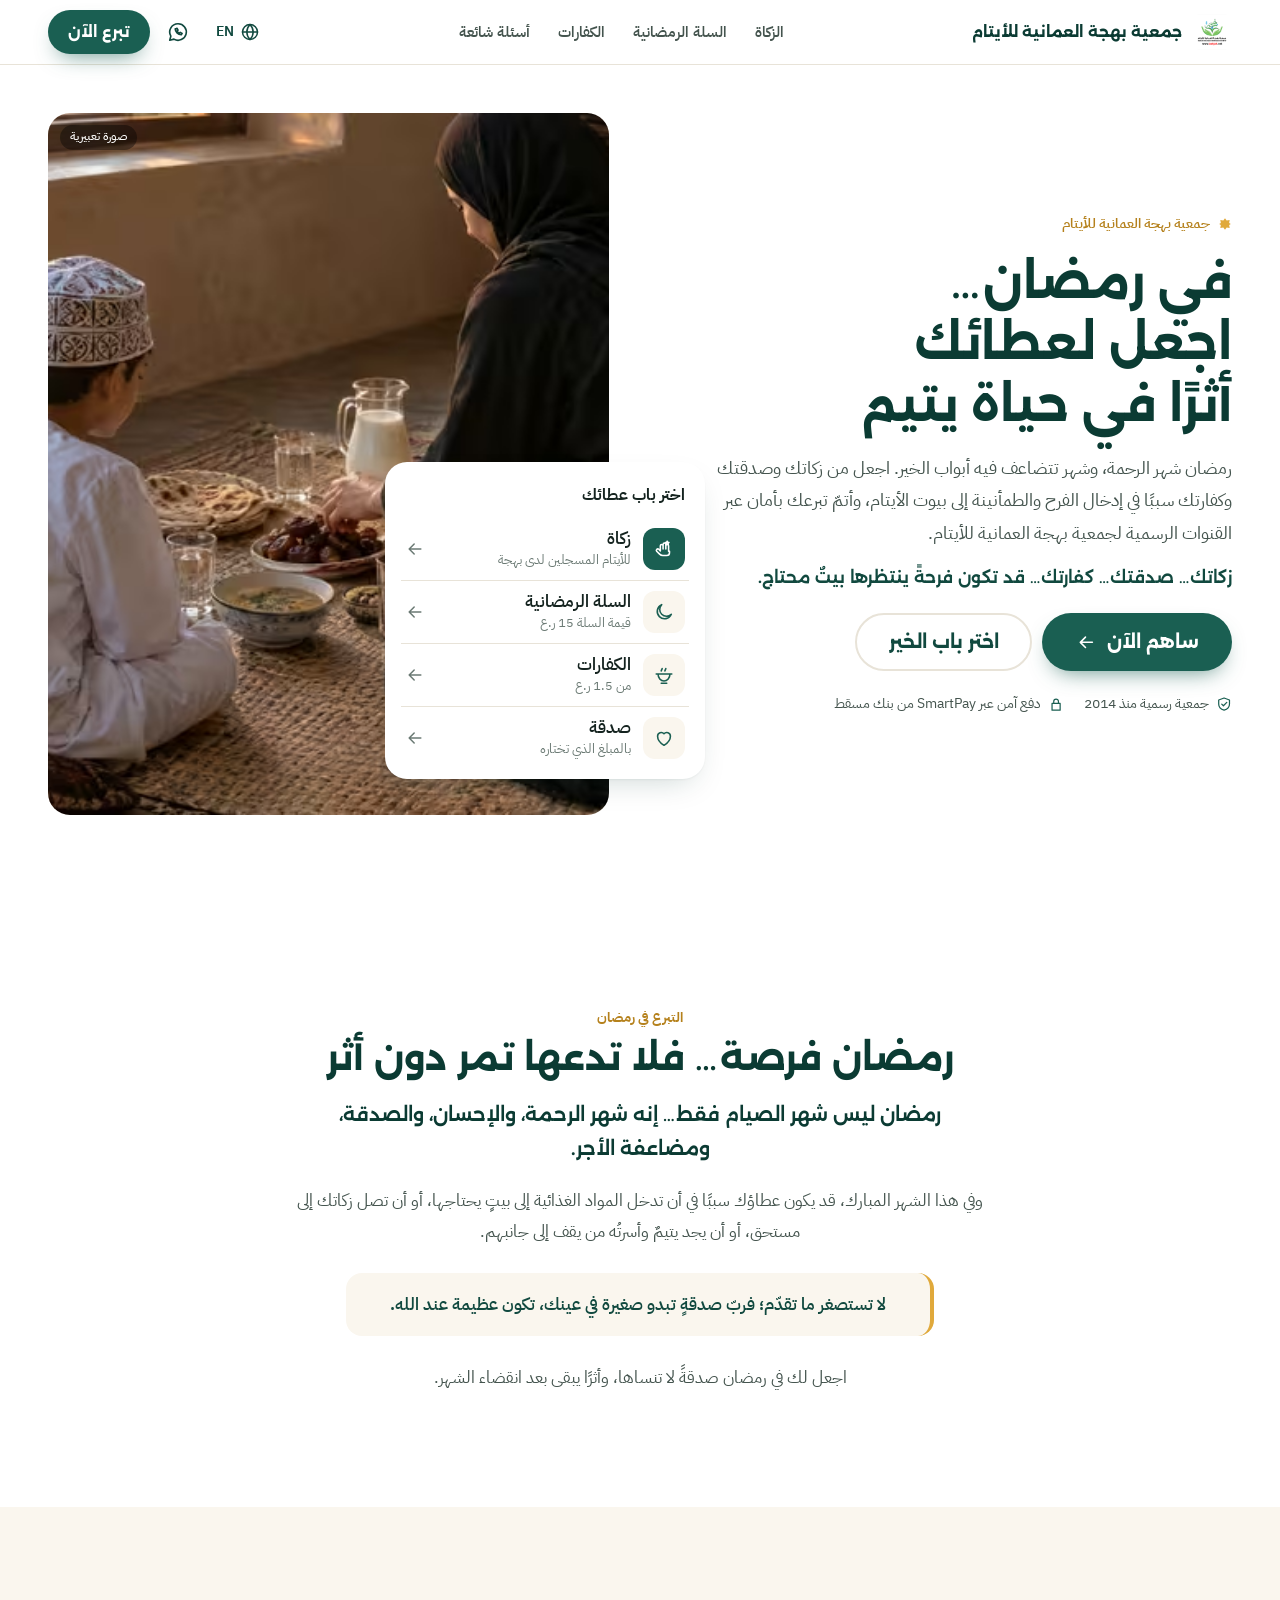
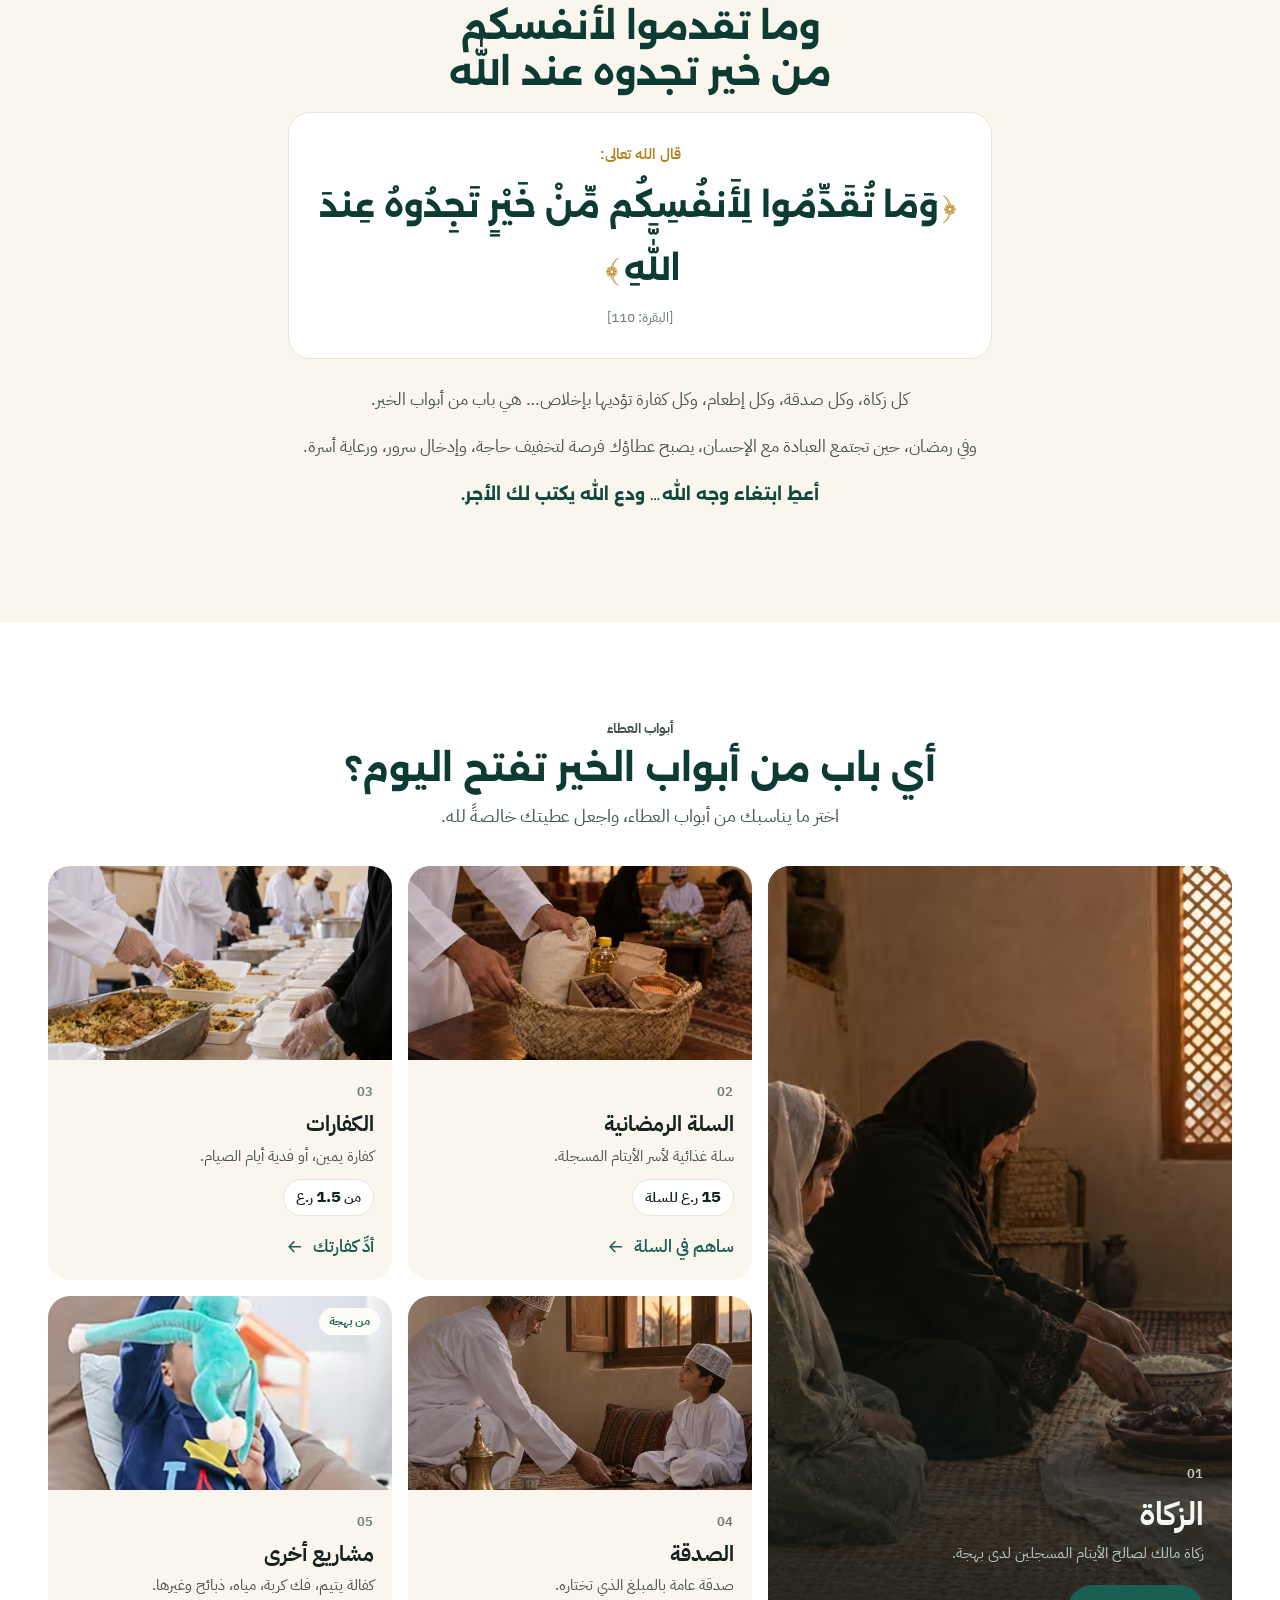
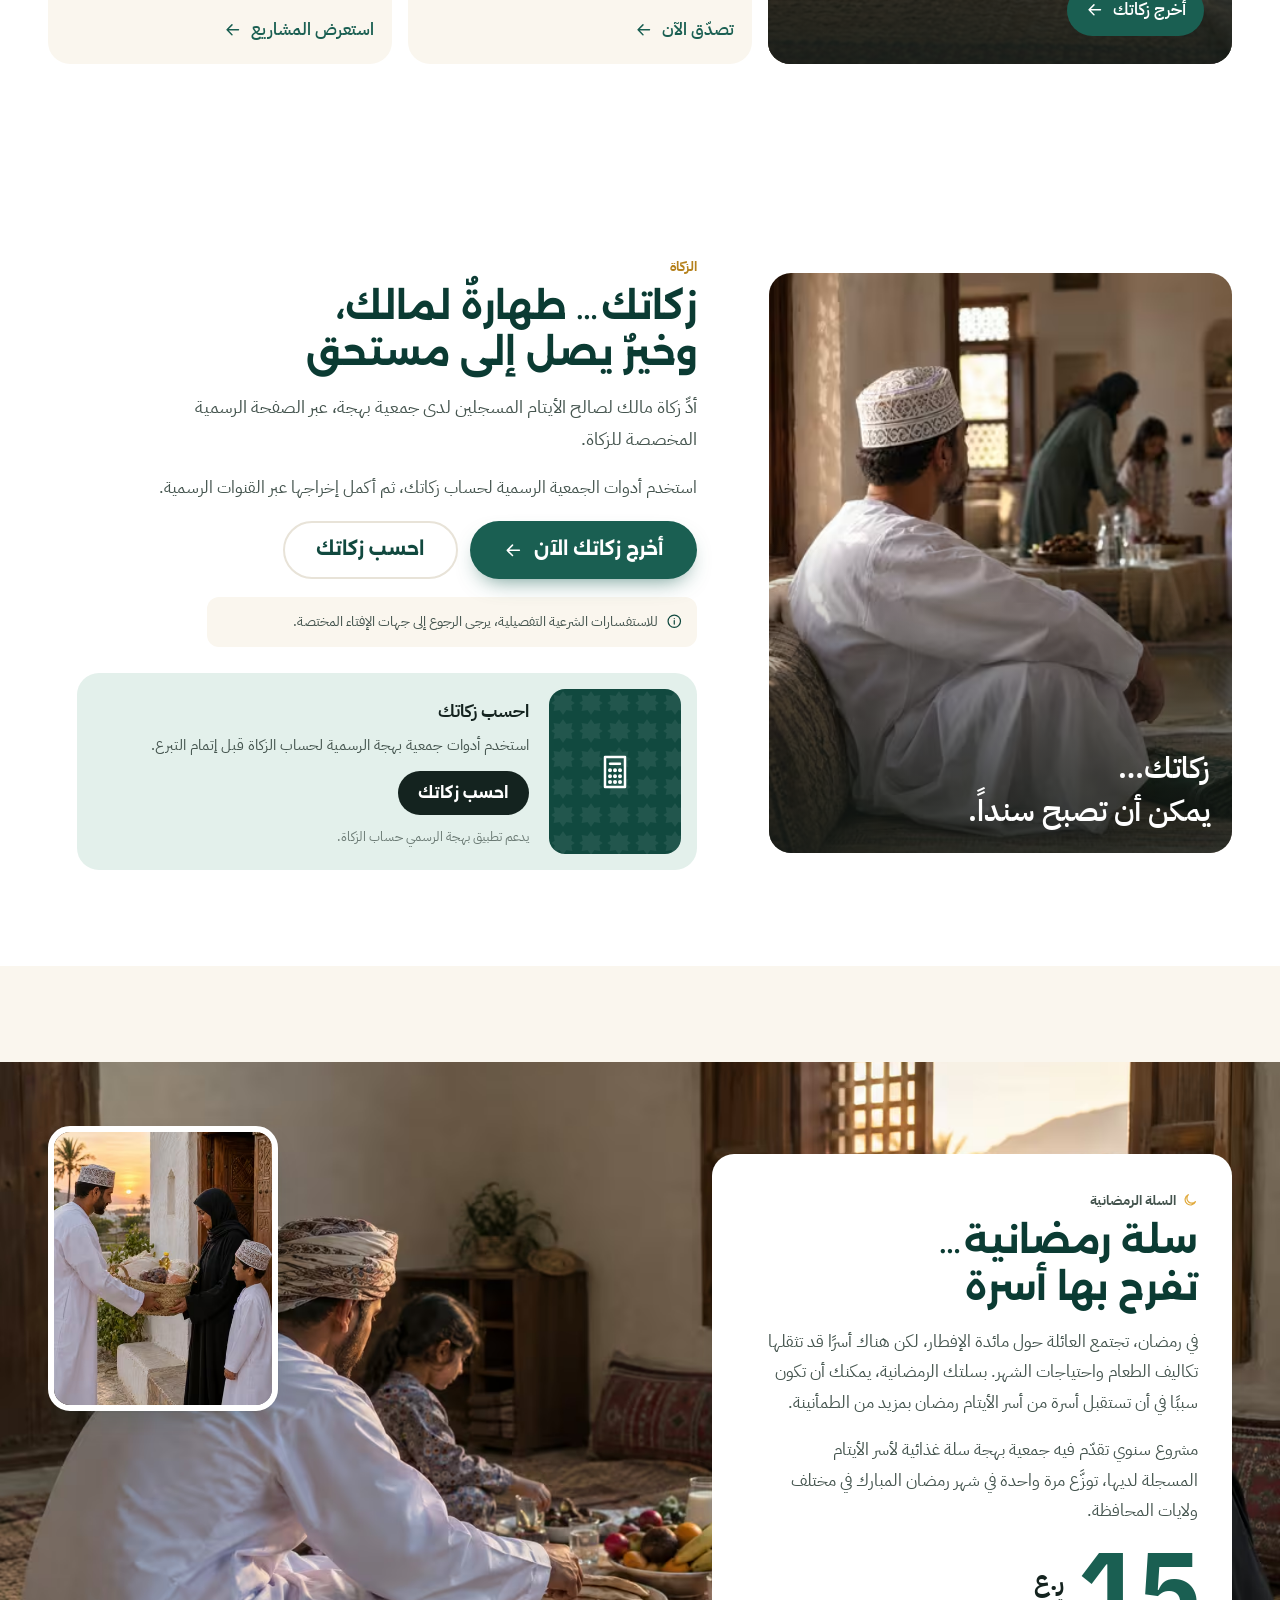
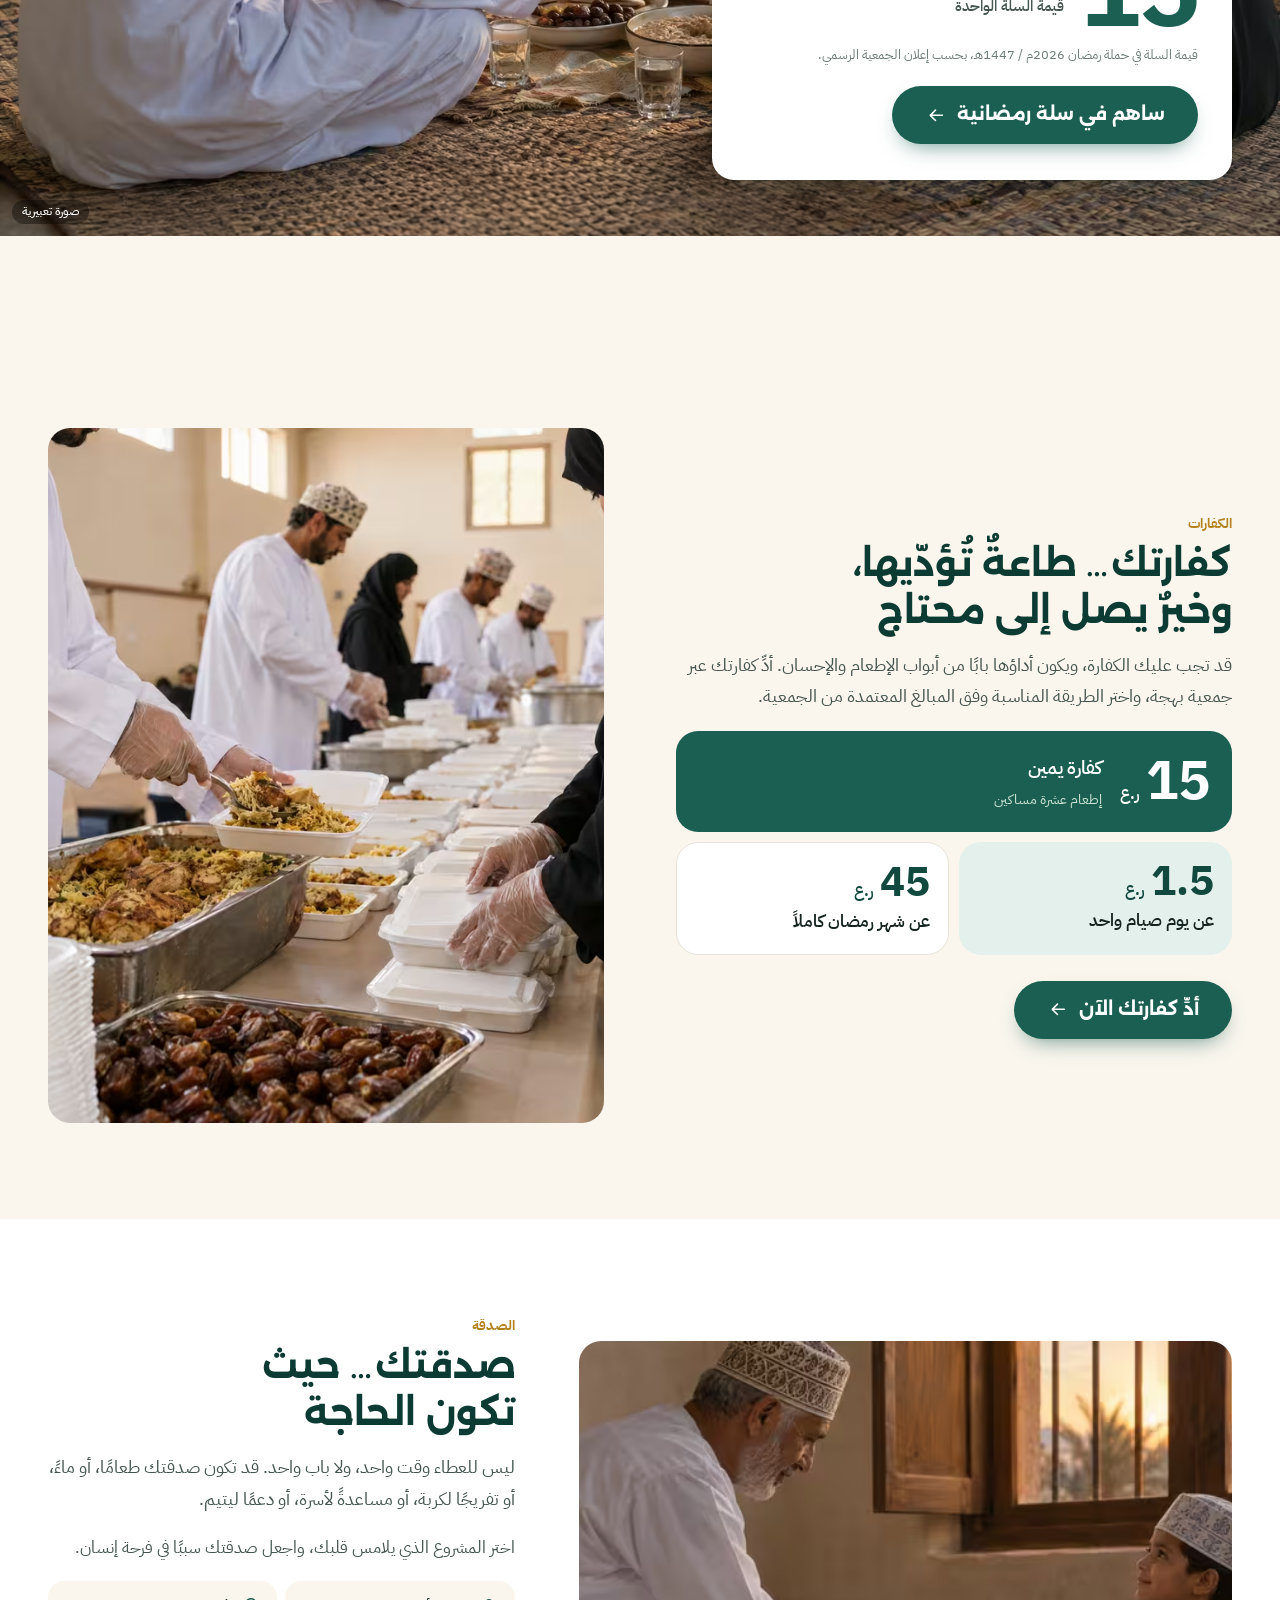
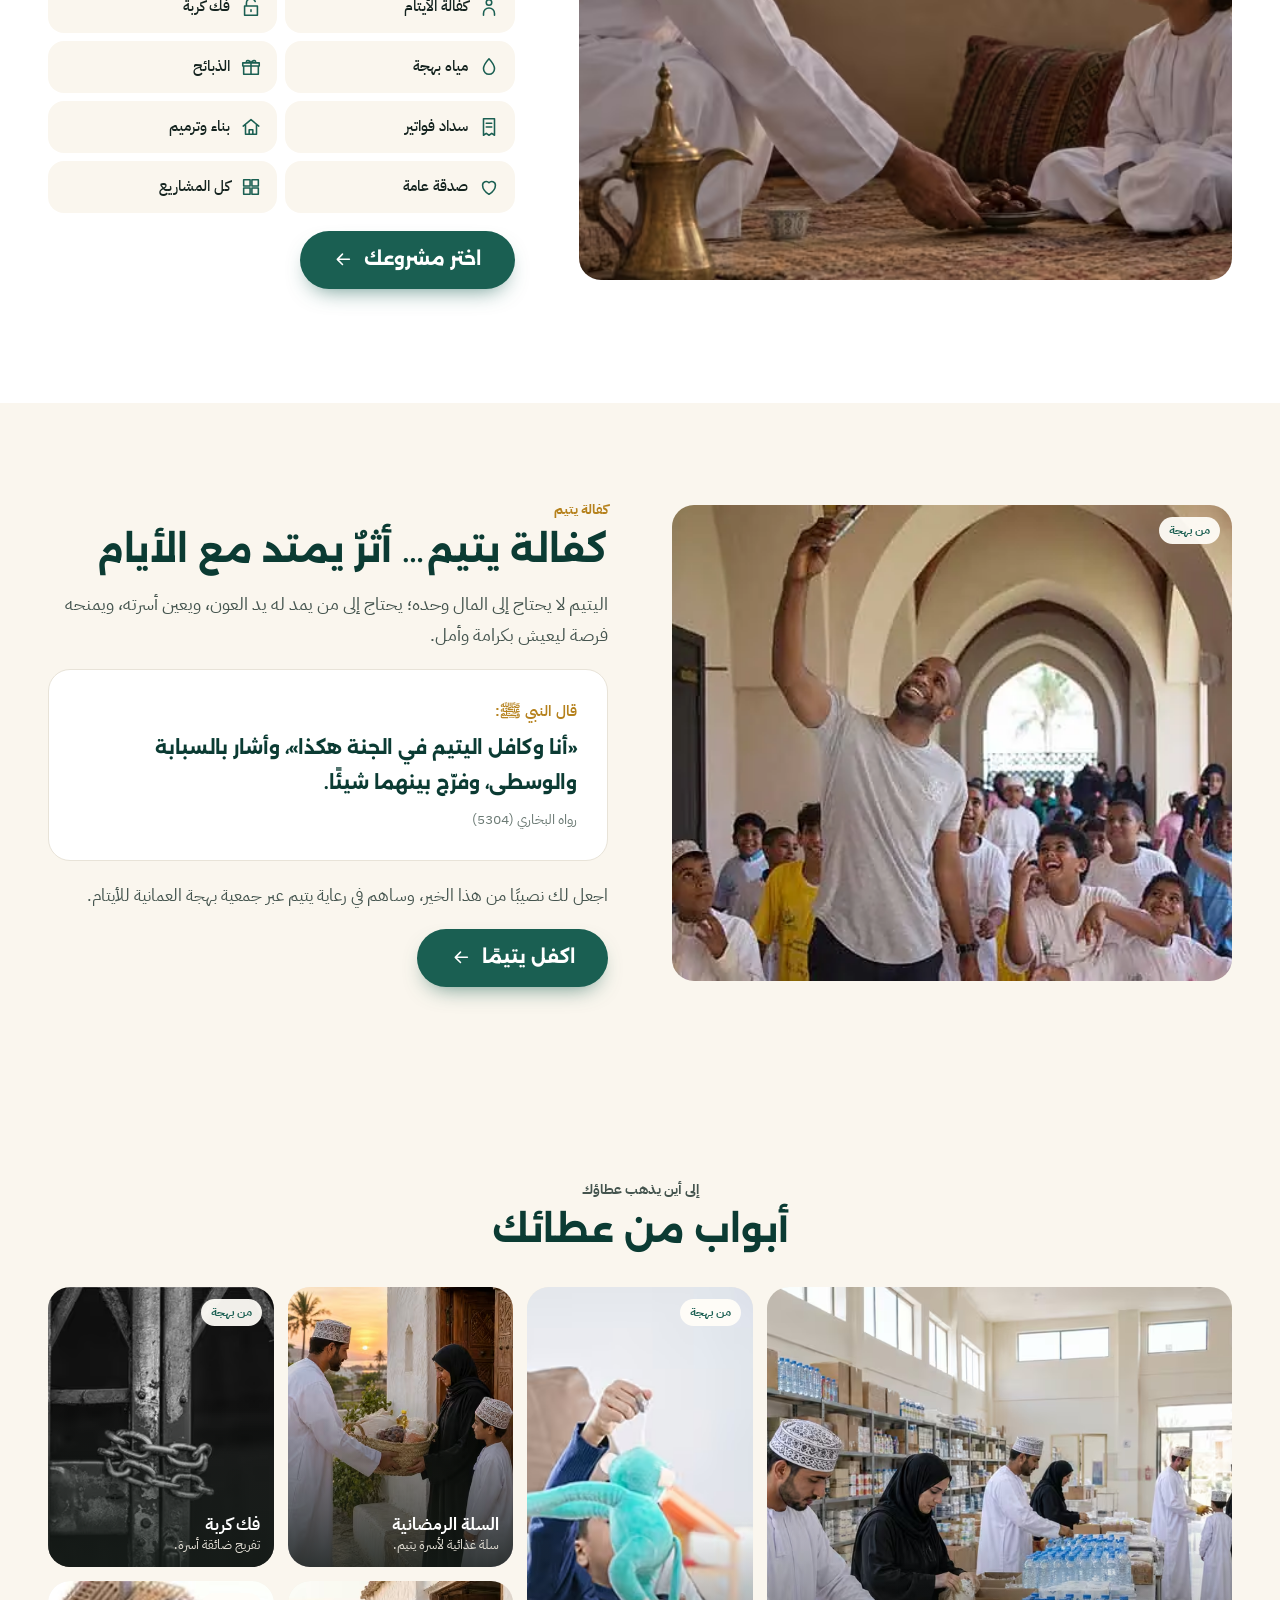
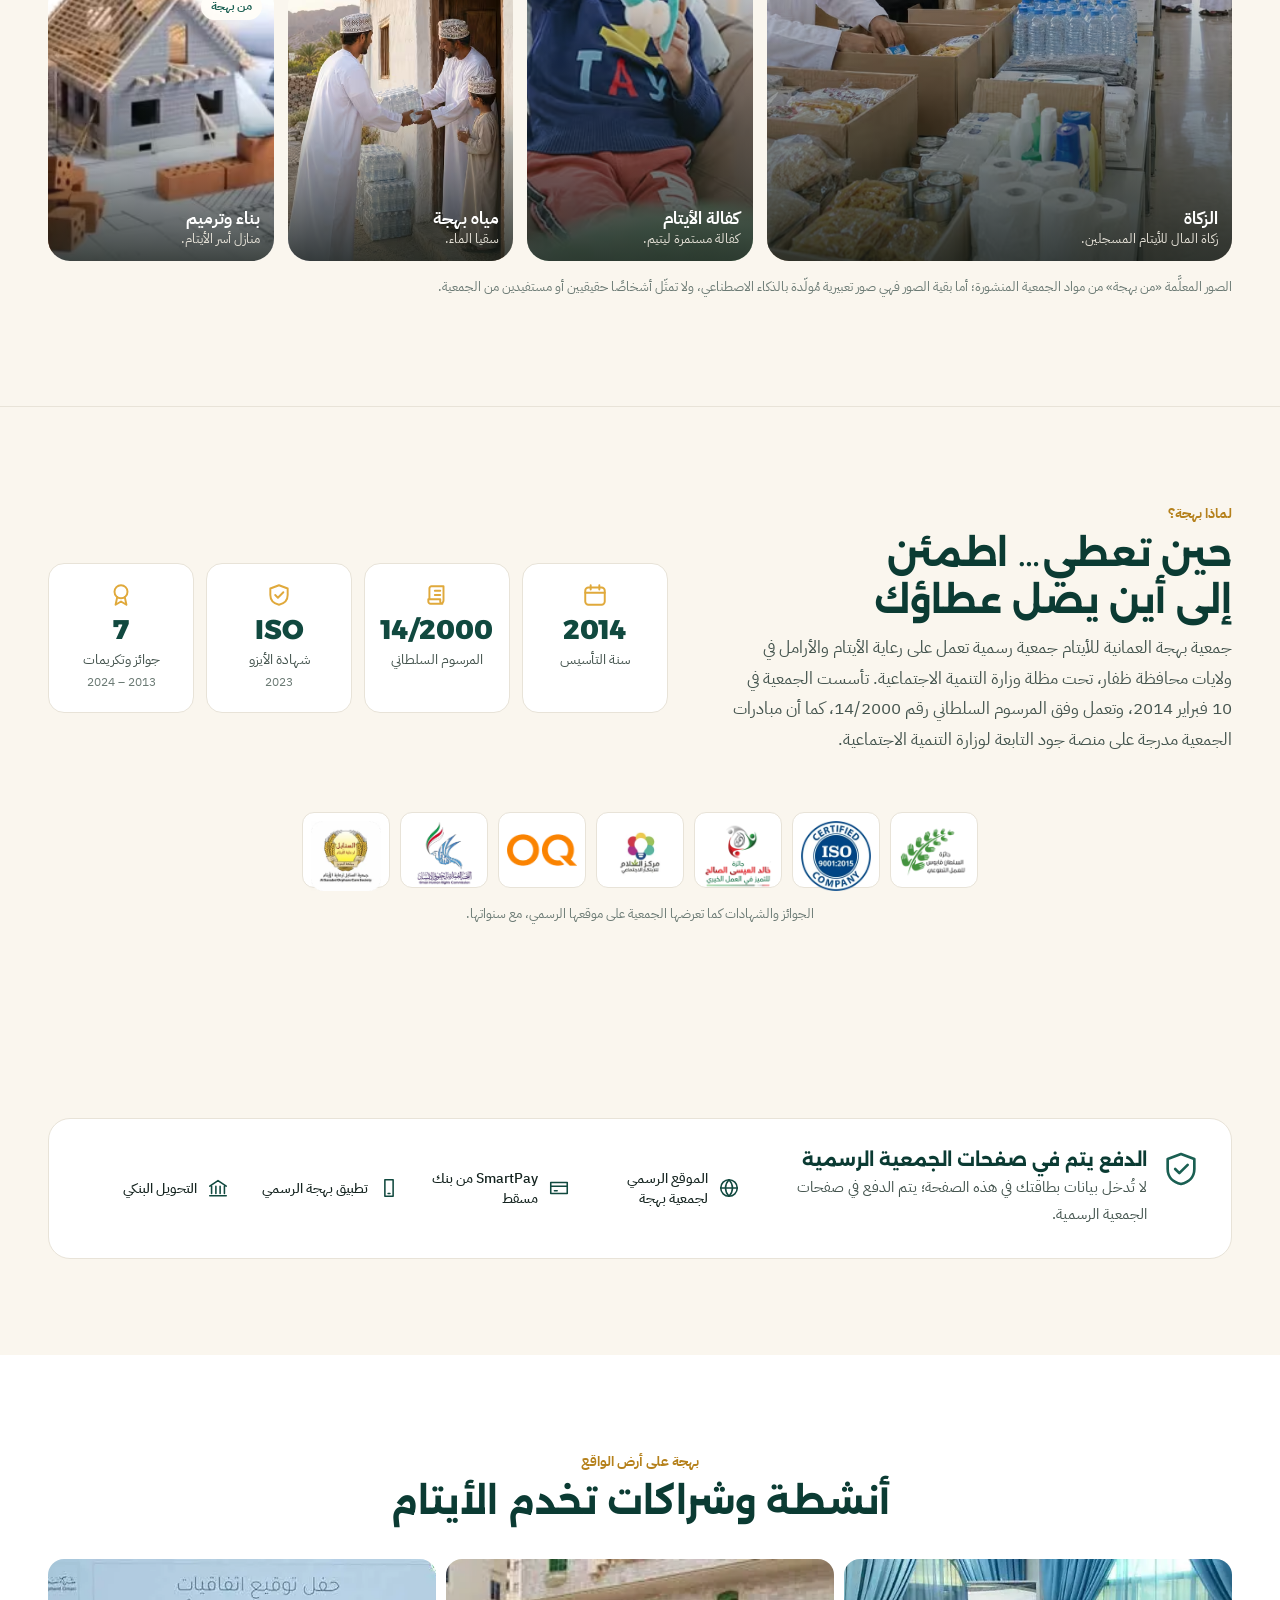
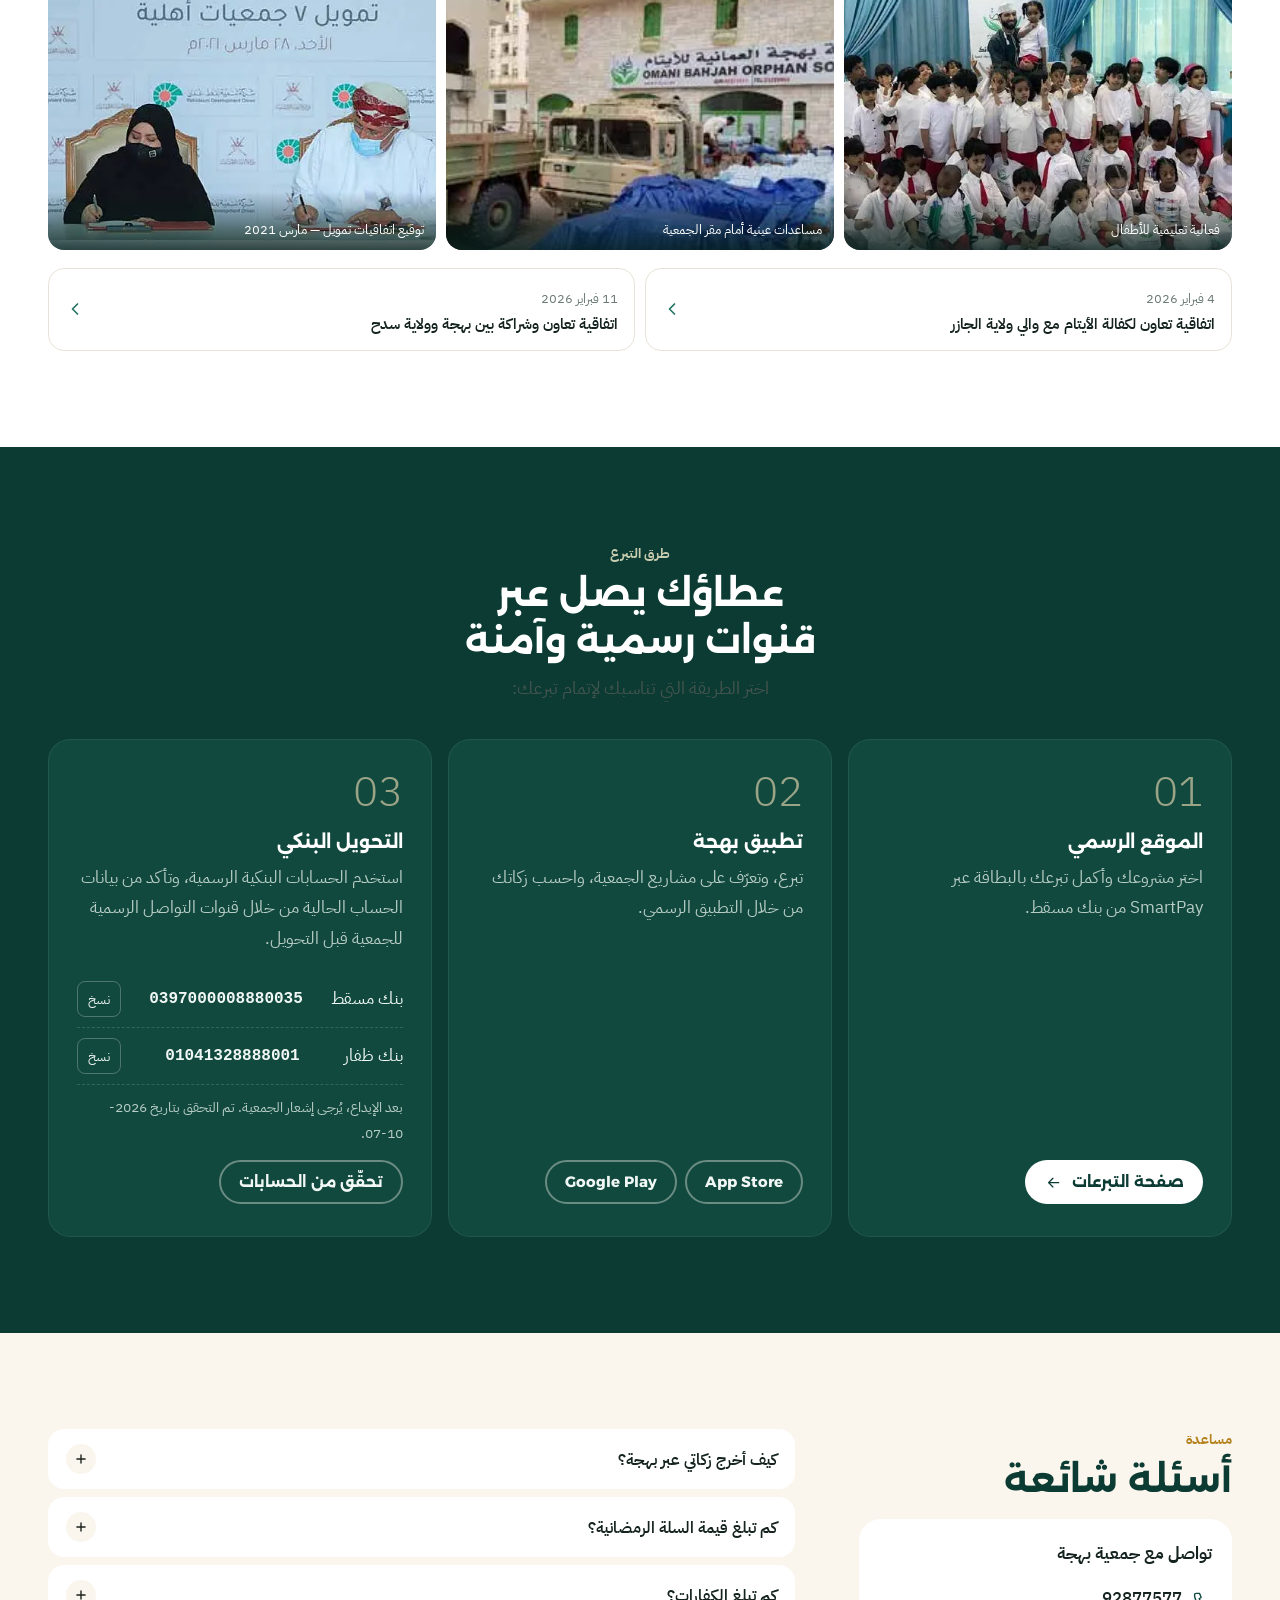
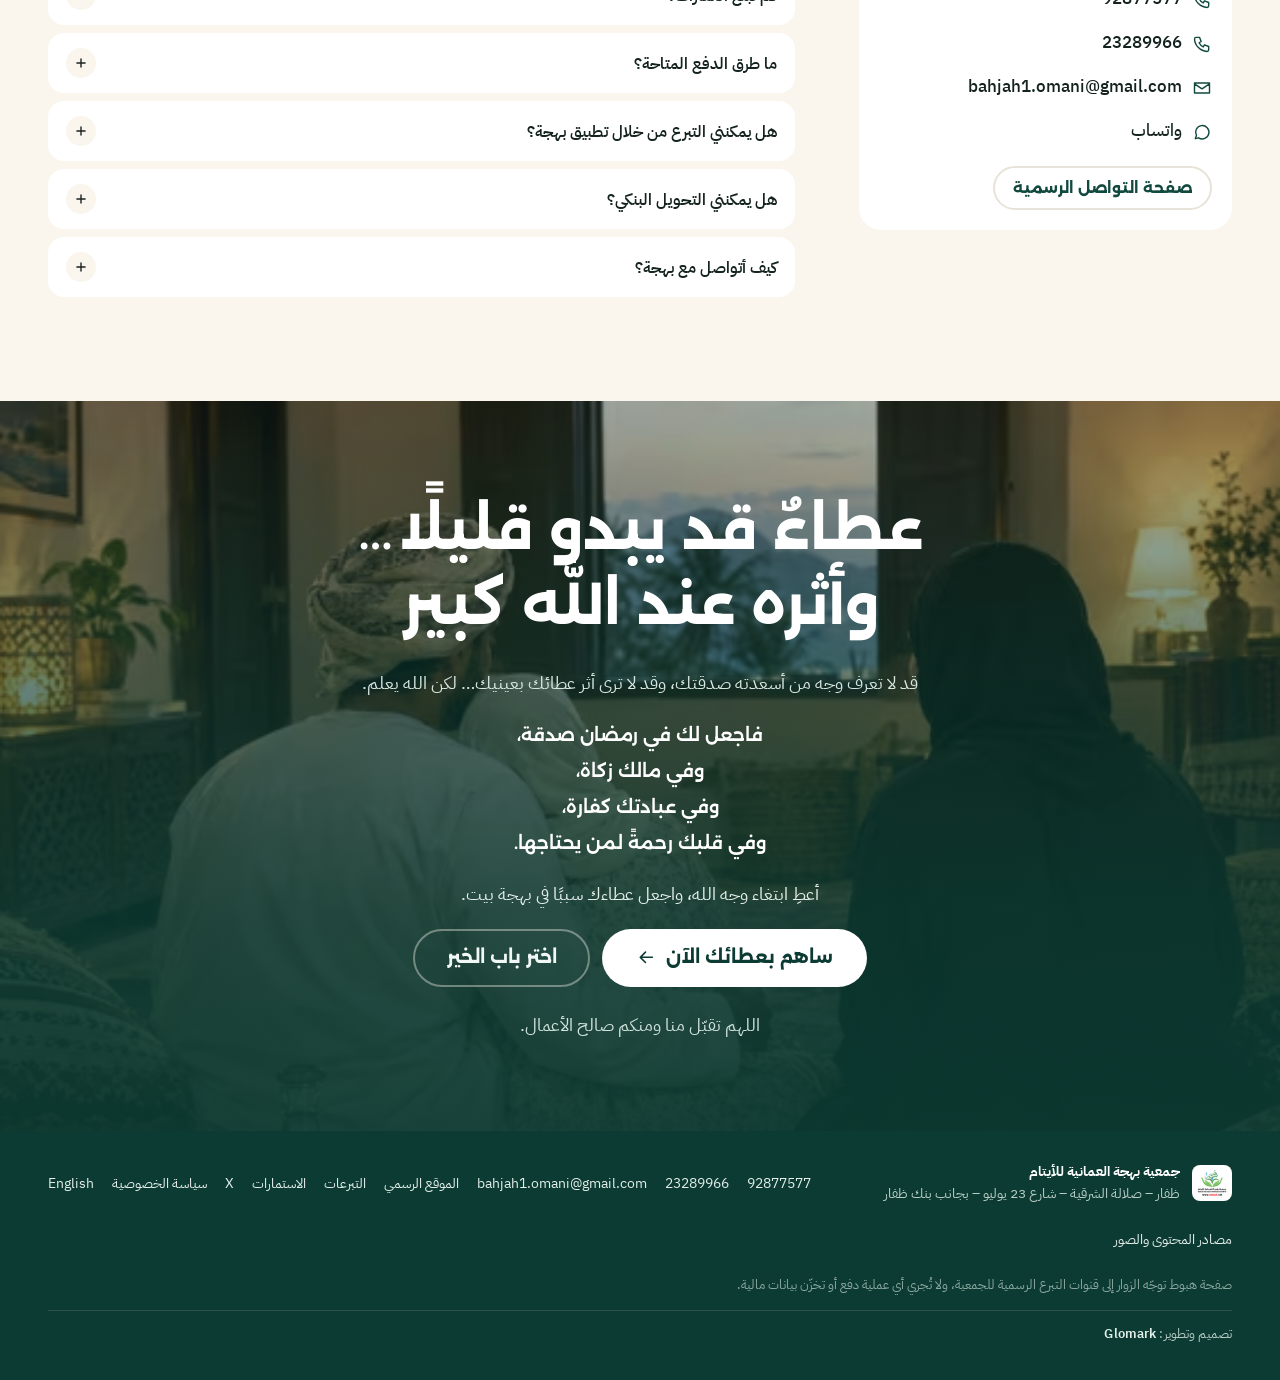
==== commit d0f34385: "Point the Glomark credit to glomark.om Co-Authored-By: Claude Opus 5.5 <noreply@anthropic.com>" ====
--- a/index.html
+++ b/index.html
@@ -747,7 +747,7 @@
       </ul>
     </details>
     <p class="copy" data-i18n="footer.copy">صفحة هبوط توجّه الزوار إلى قنوات التبرع الرسمية للجمعية، ولا تُجري أي عملية دفع أو تخزّن بيانات مالية.</p>
-    <p class="footer-credit" data-i18n="footer.credit">تصميم وتطوير: <a href="https://glomark.com" target="_blank" rel="noopener" lang="en" dir="ltr" data-cta="footer_glomark">Glomark</a></p>
+    <p class="footer-credit" data-i18n="footer.credit">تصميم وتطوير: <a href="https://glomark.om" target="_blank" rel="noopener" lang="en" dir="ltr" data-cta="footer_glomark">Glomark</a></p>
   </div>
 </footer>
 
@@ -755,7 +755,7 @@
   <a class="btn btn-primary btn-block" href="#choose" data-cta="sticky" data-campaign-cta="sticky" tabindex="-1">اختر باب الخير</a>
 </div>
 
-<script src="assets/js/i18n.js?v=b10285b5b4" defer></script>
+<script src="assets/js/i18n.js?v=c220c1fcb8" defer></script>
 <script src="assets/js/app.js?v=da23520ea7" defer></script>
 </body>
 </html>
